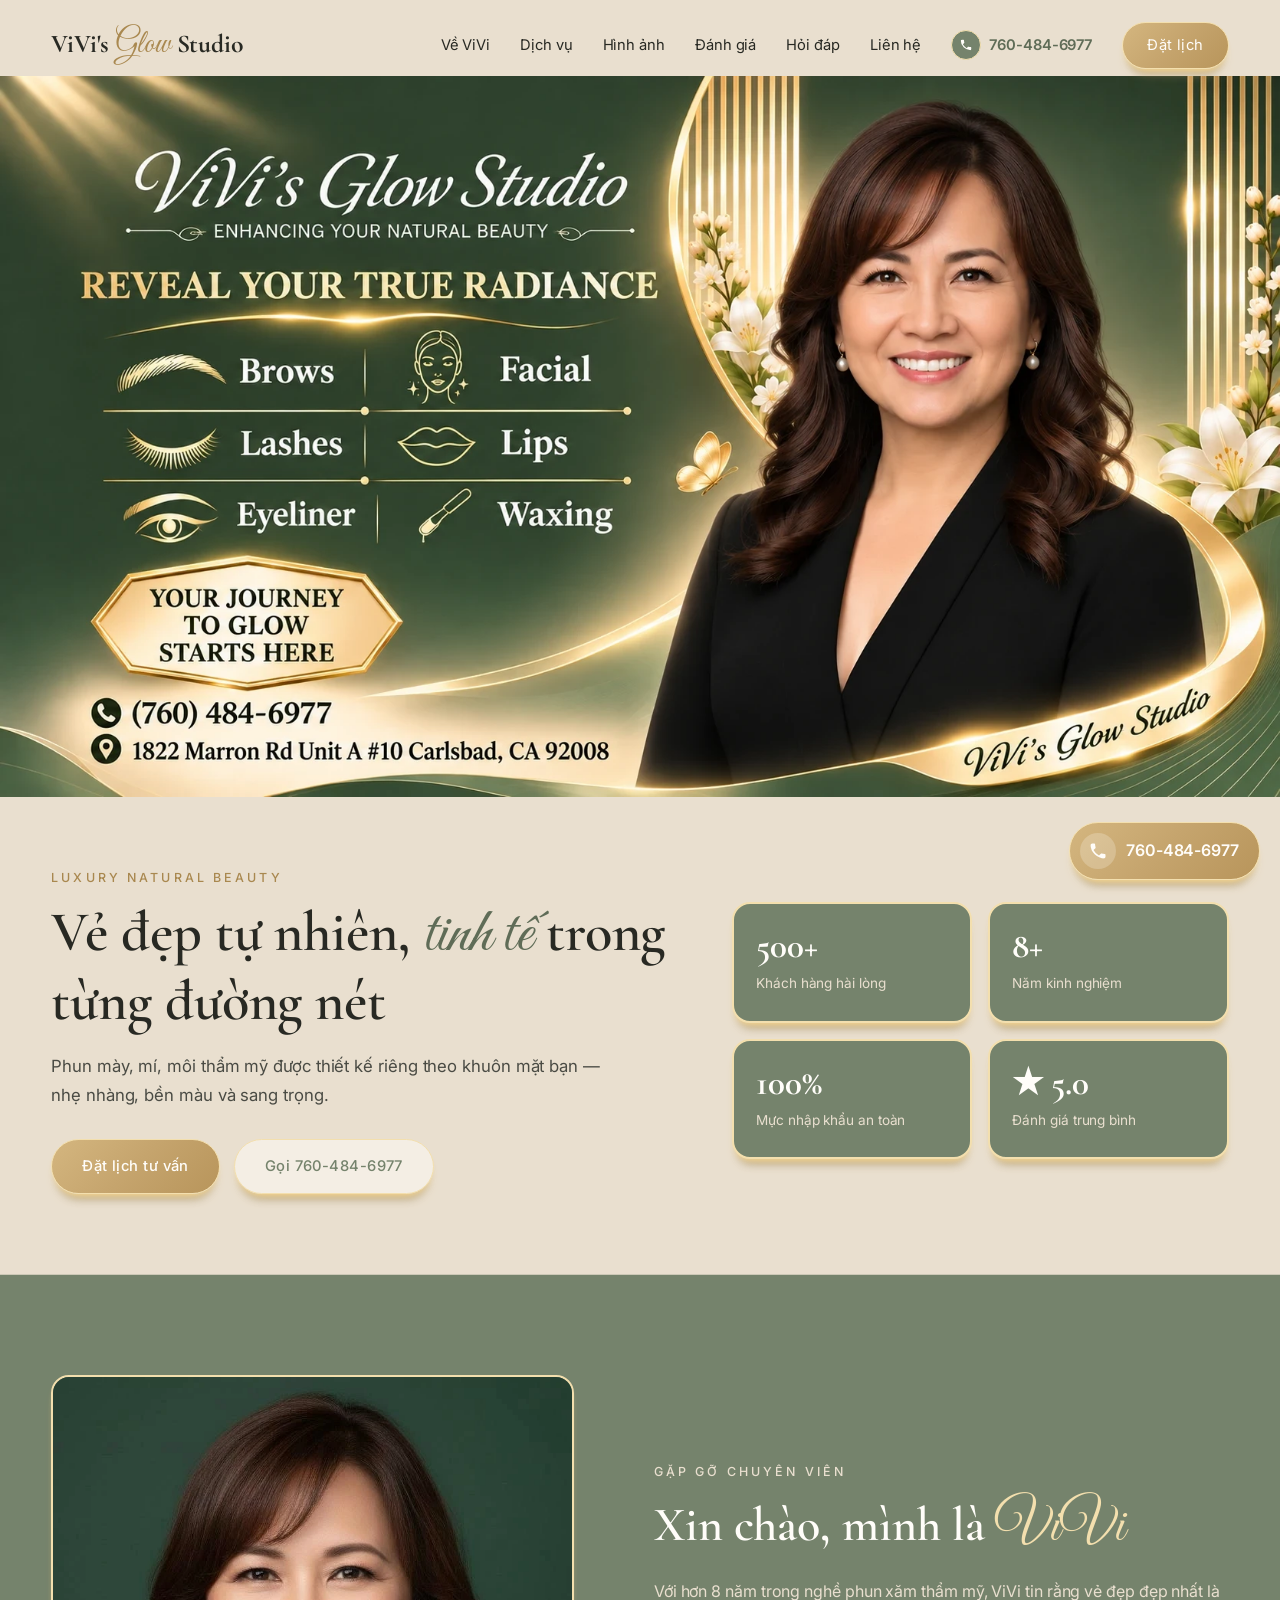
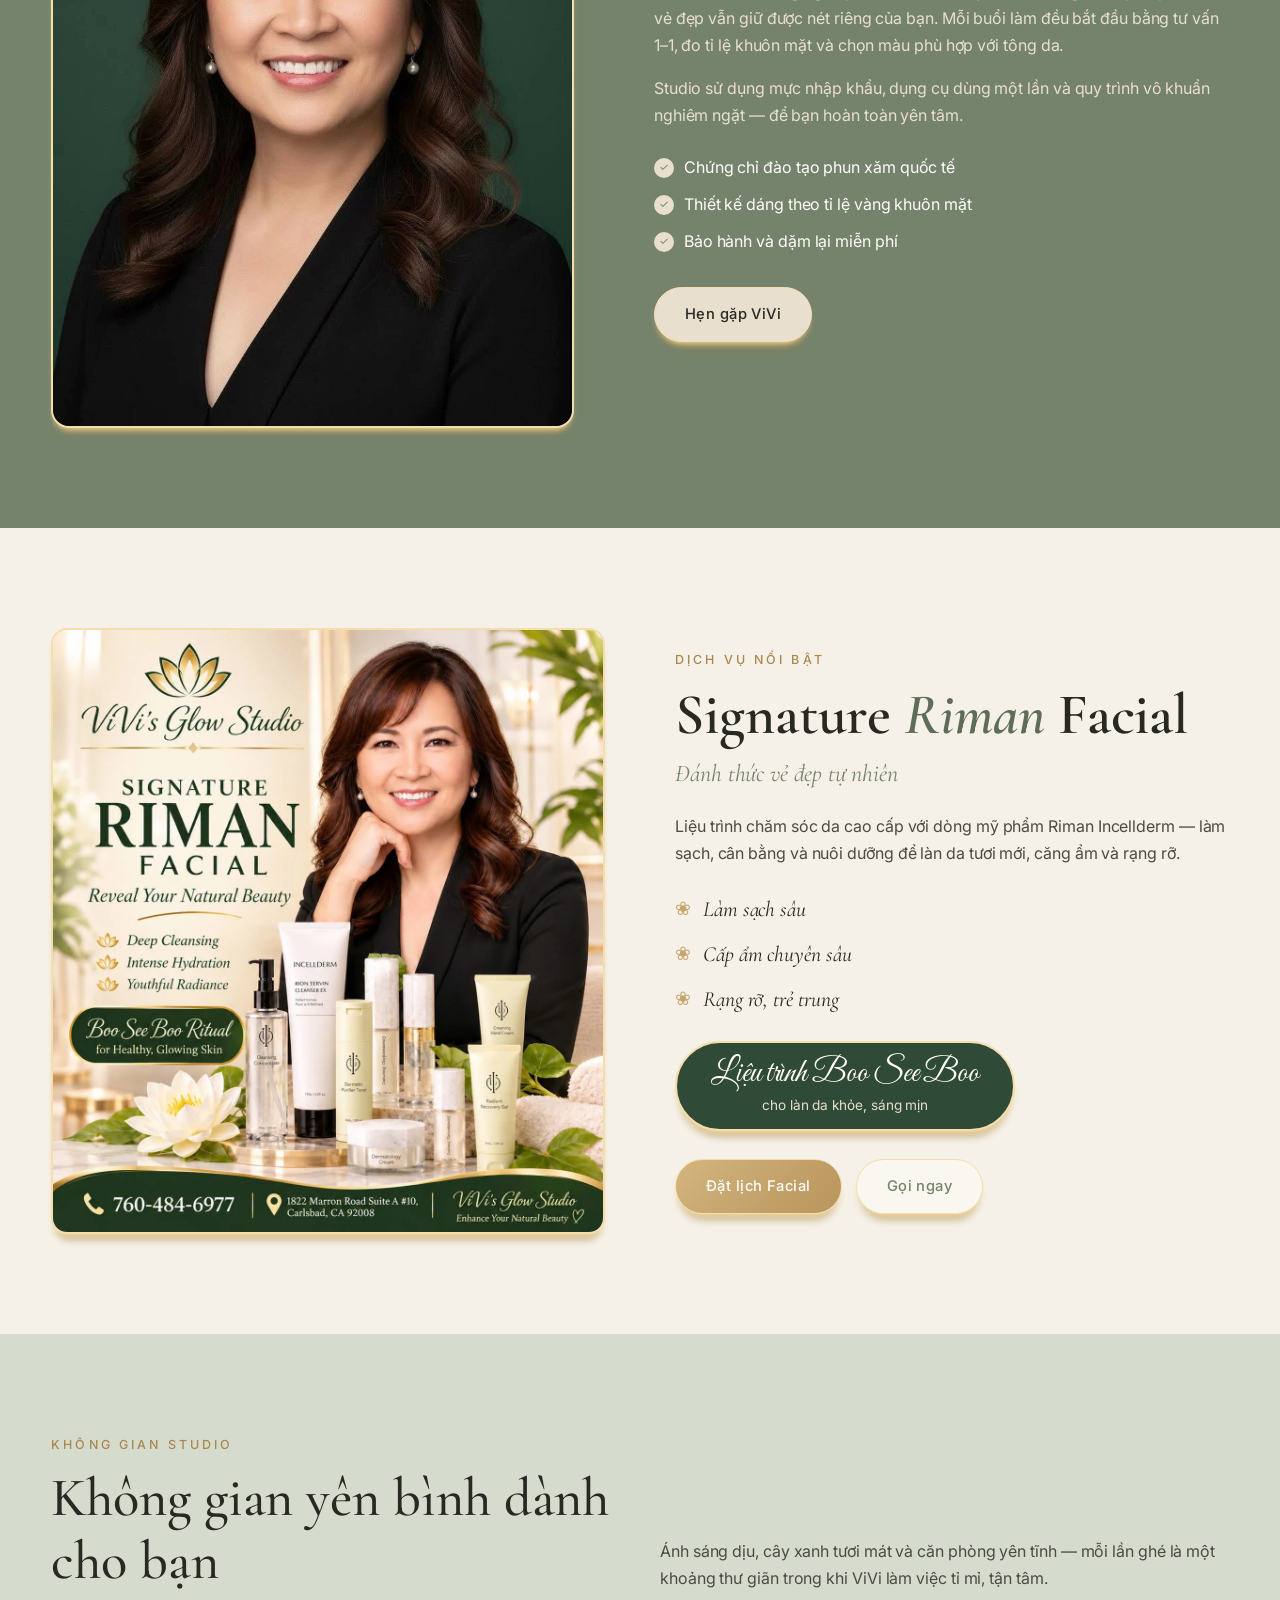
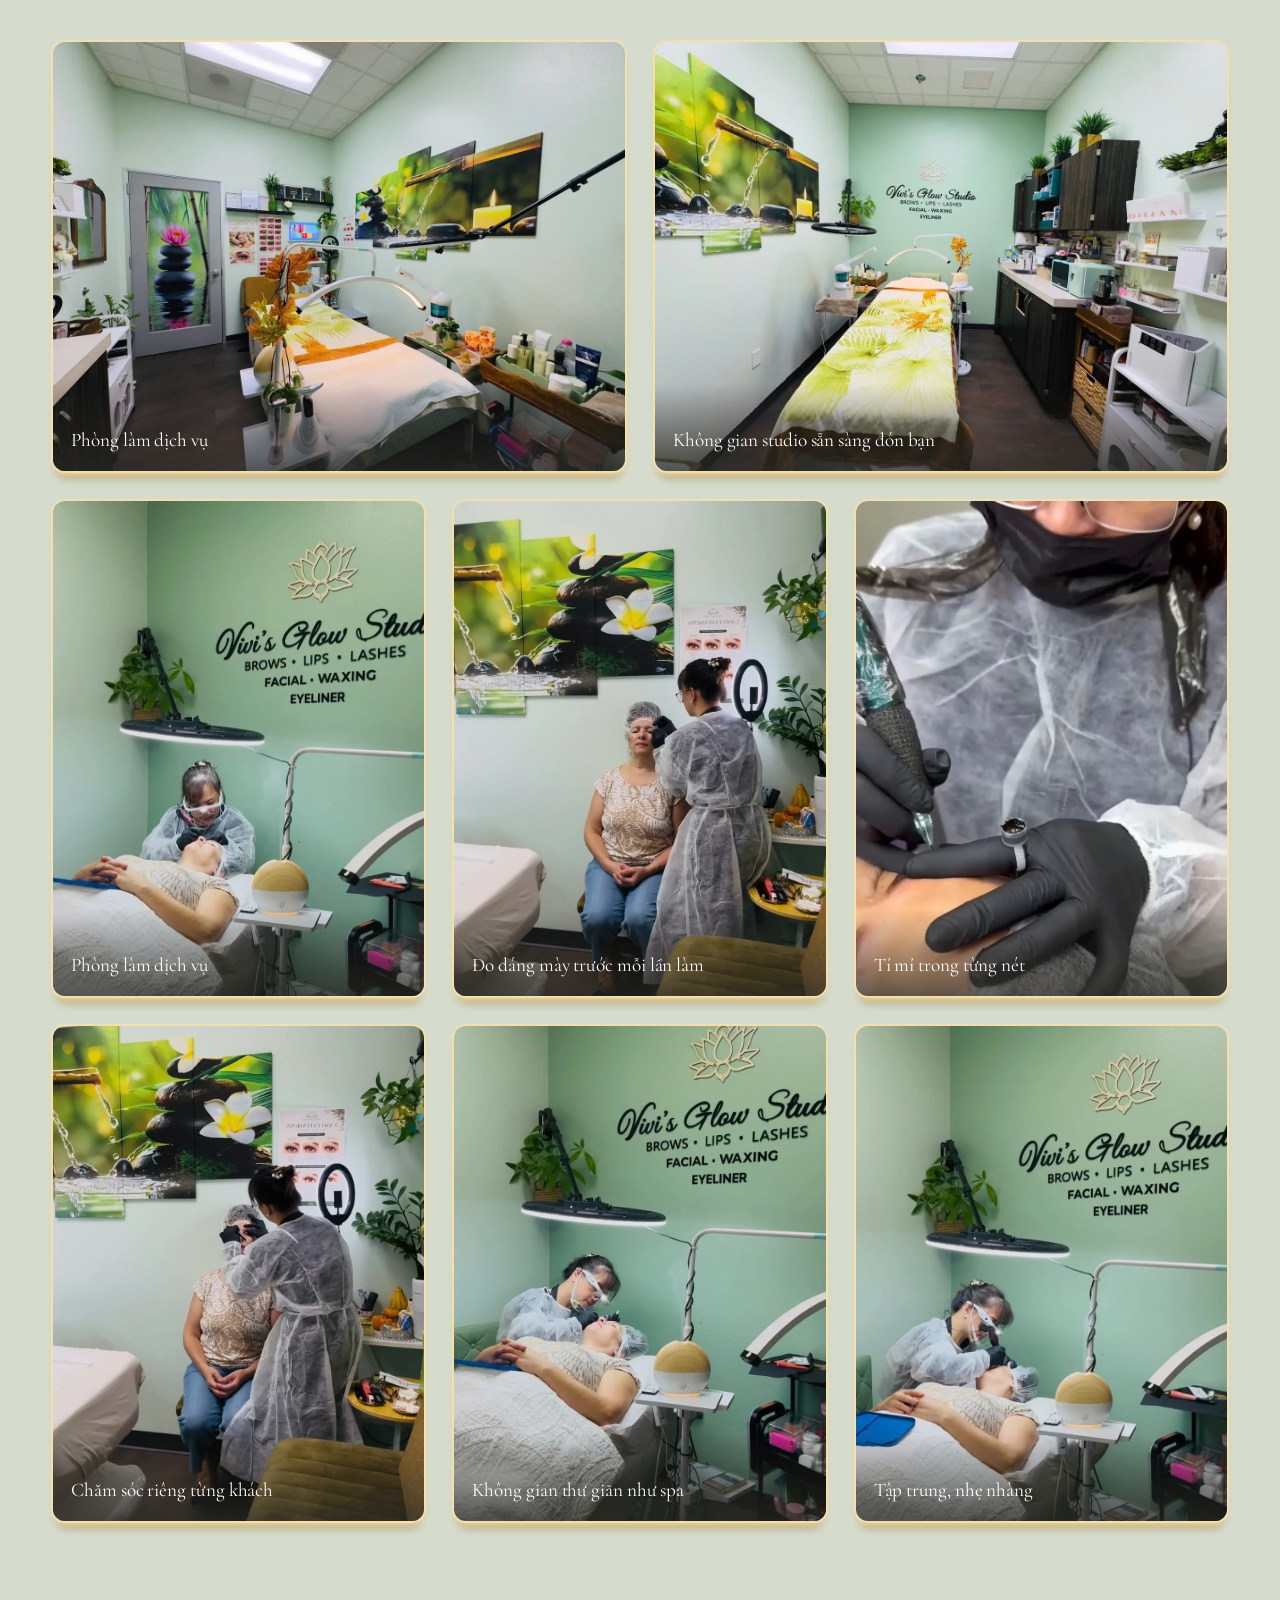
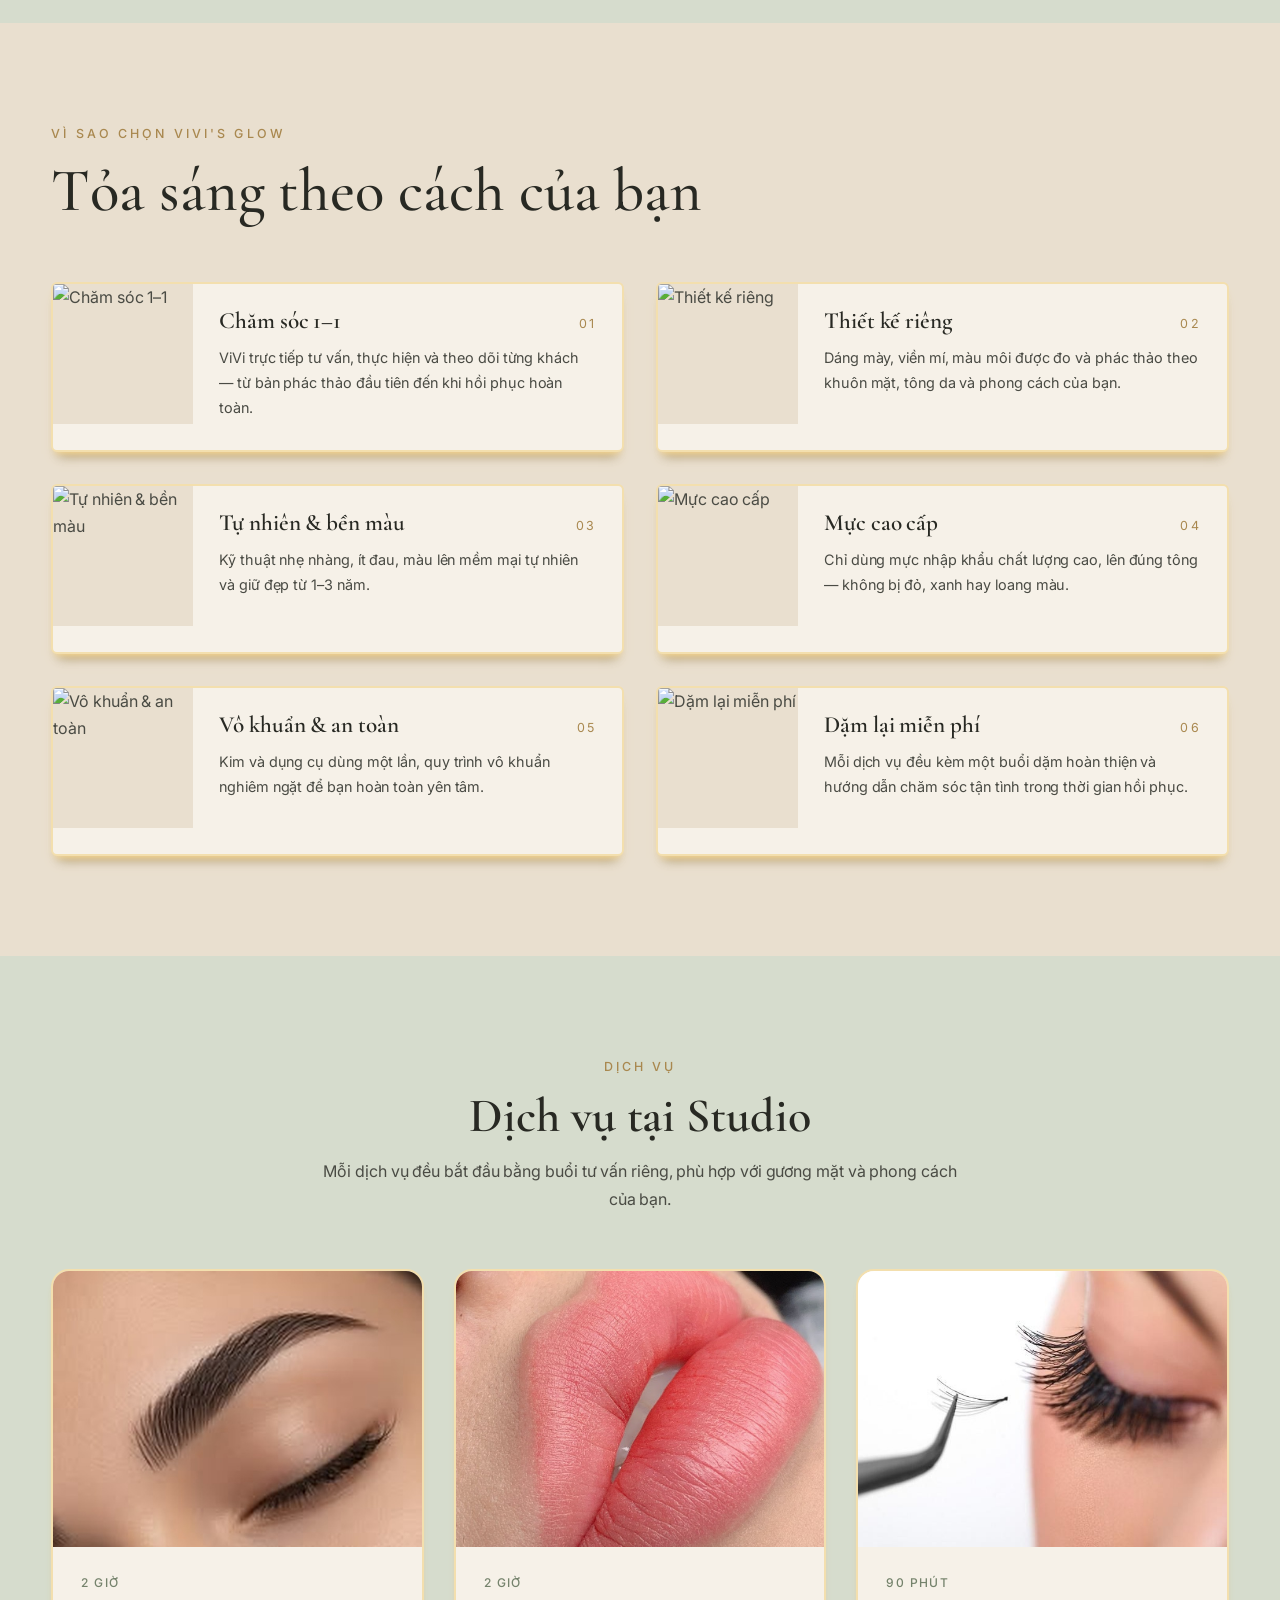
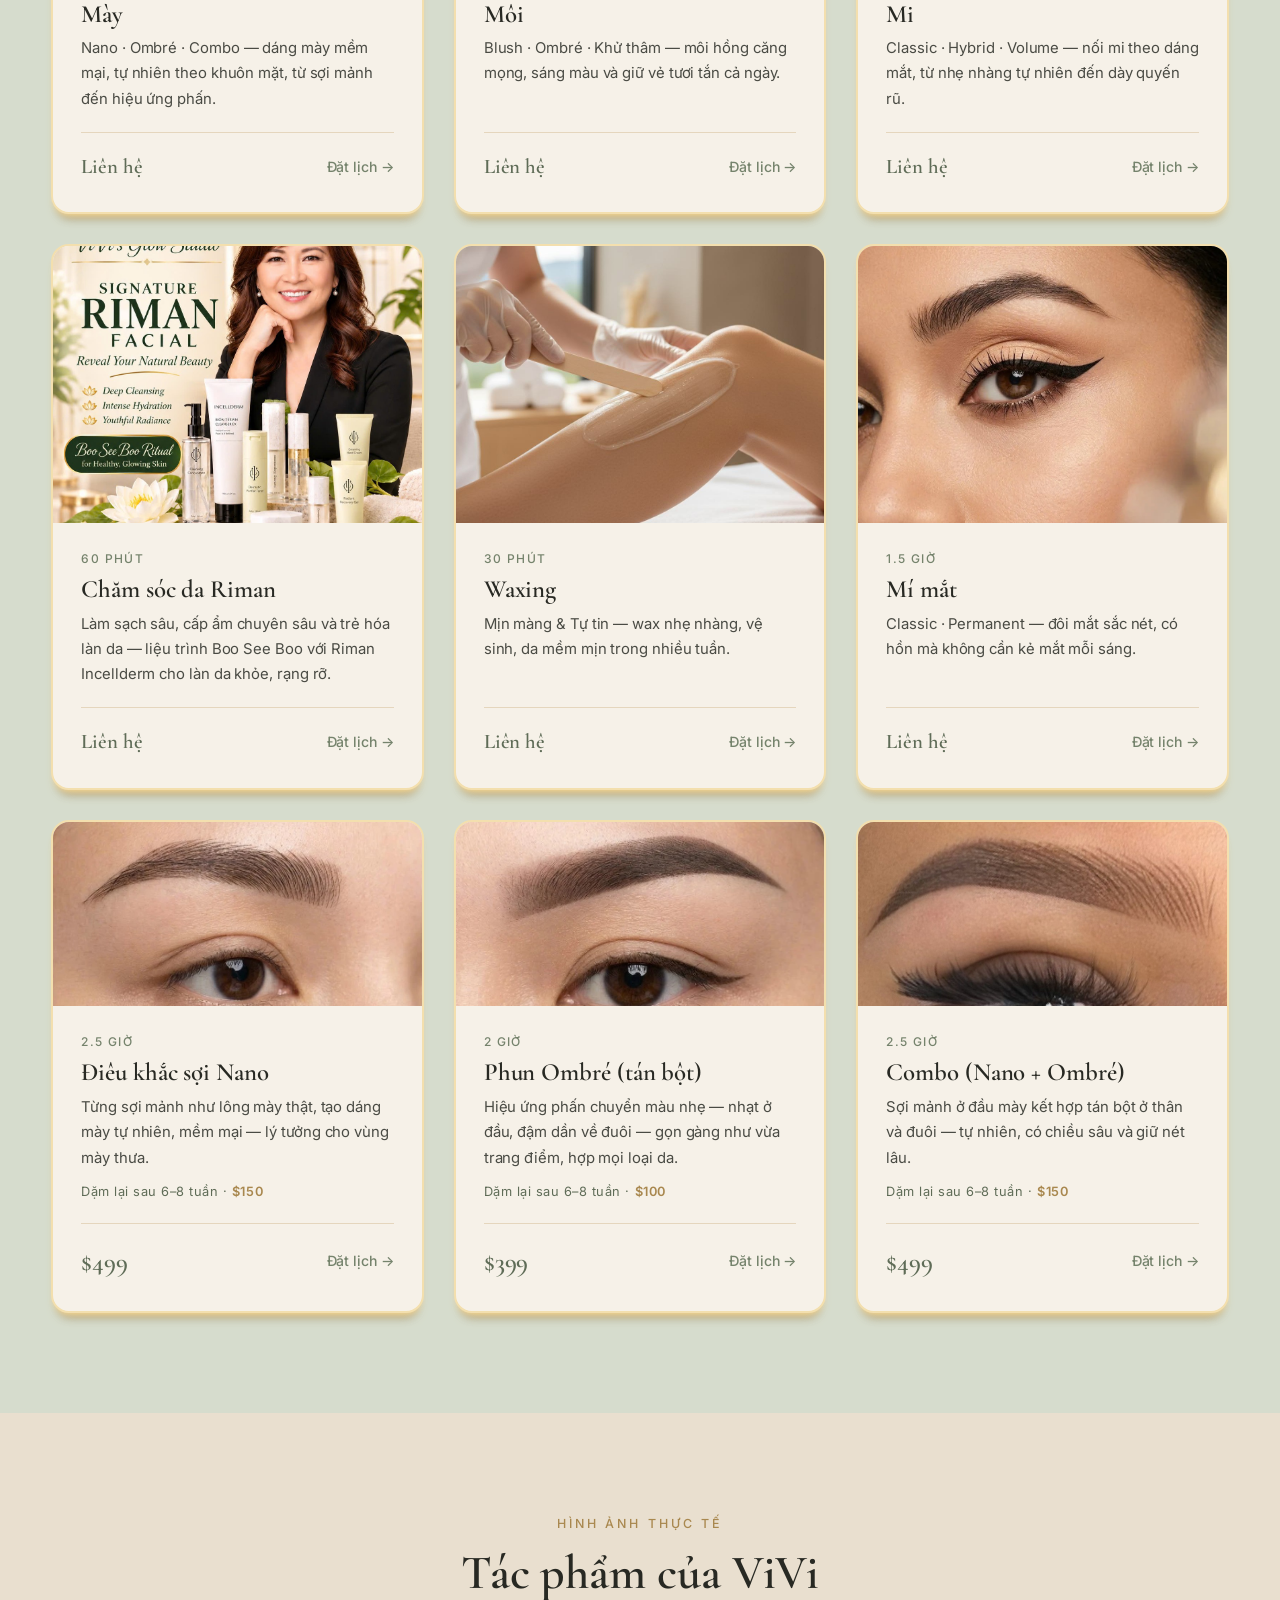
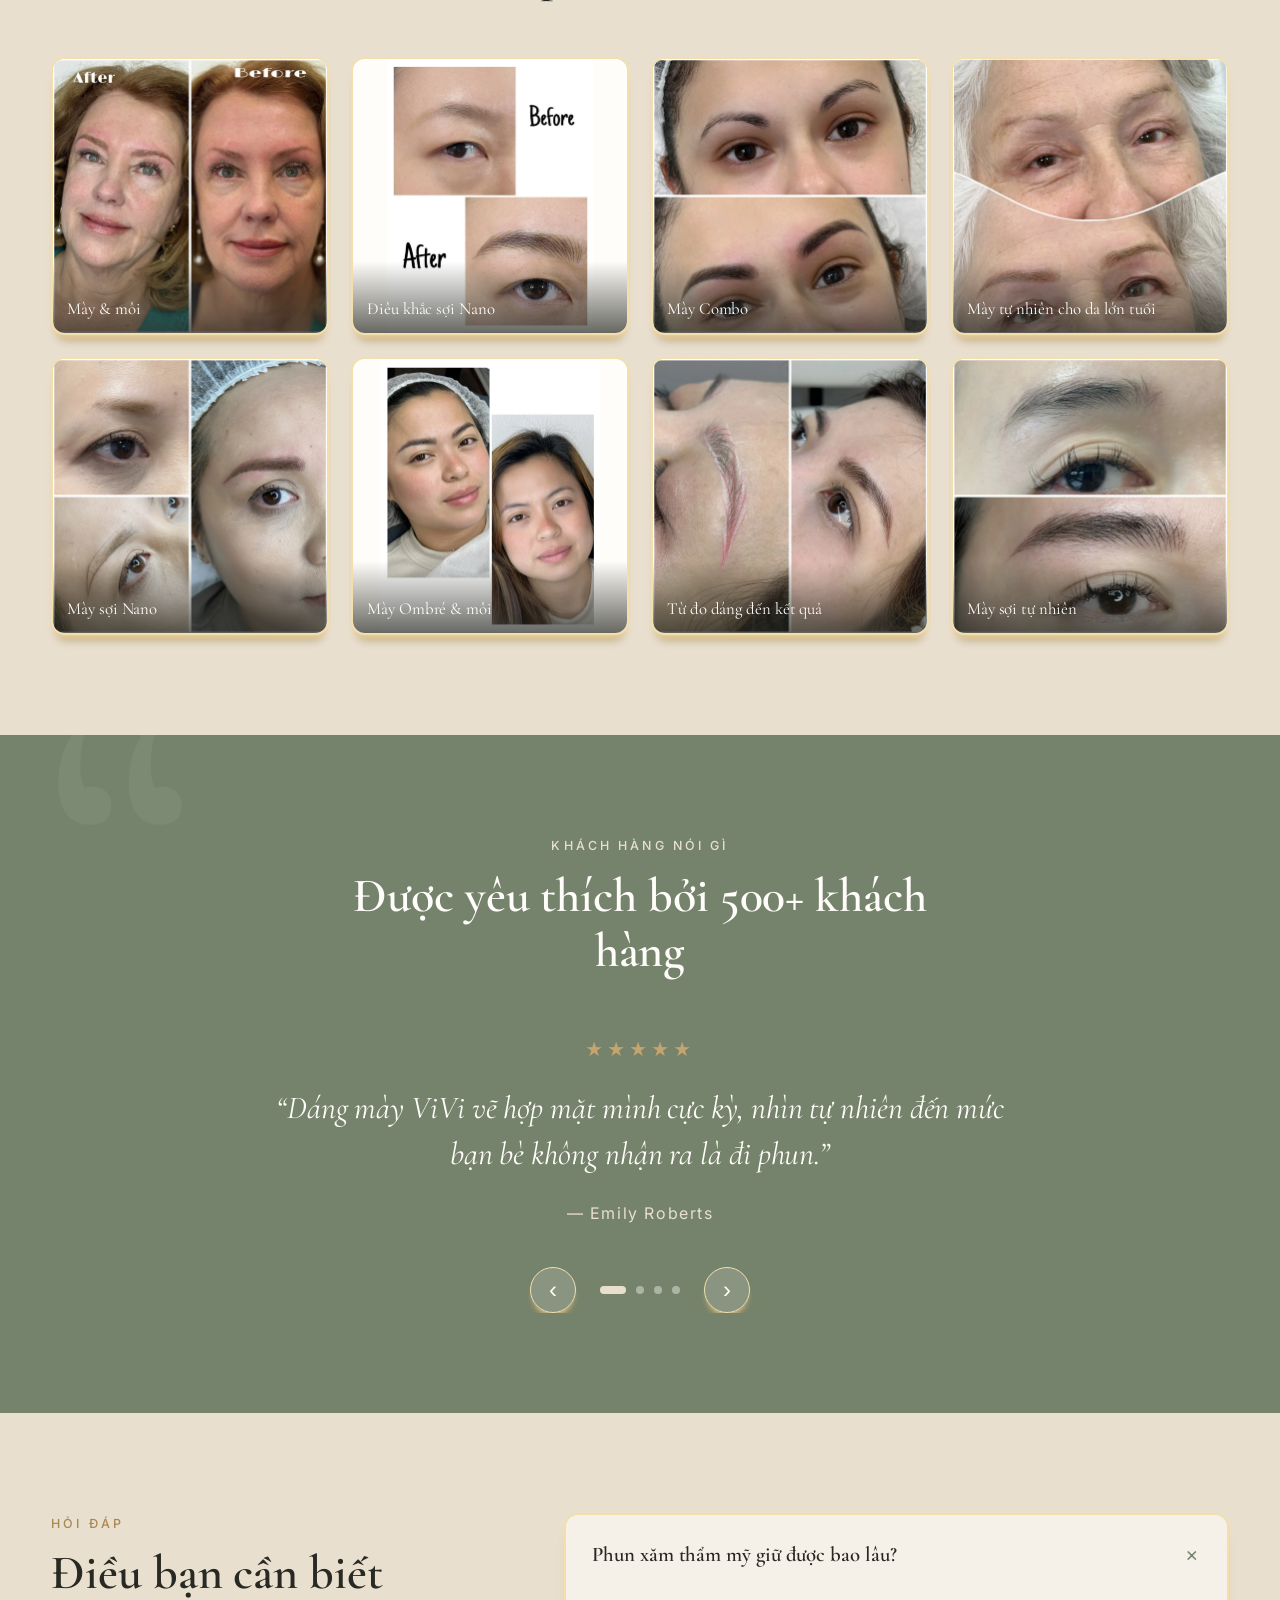
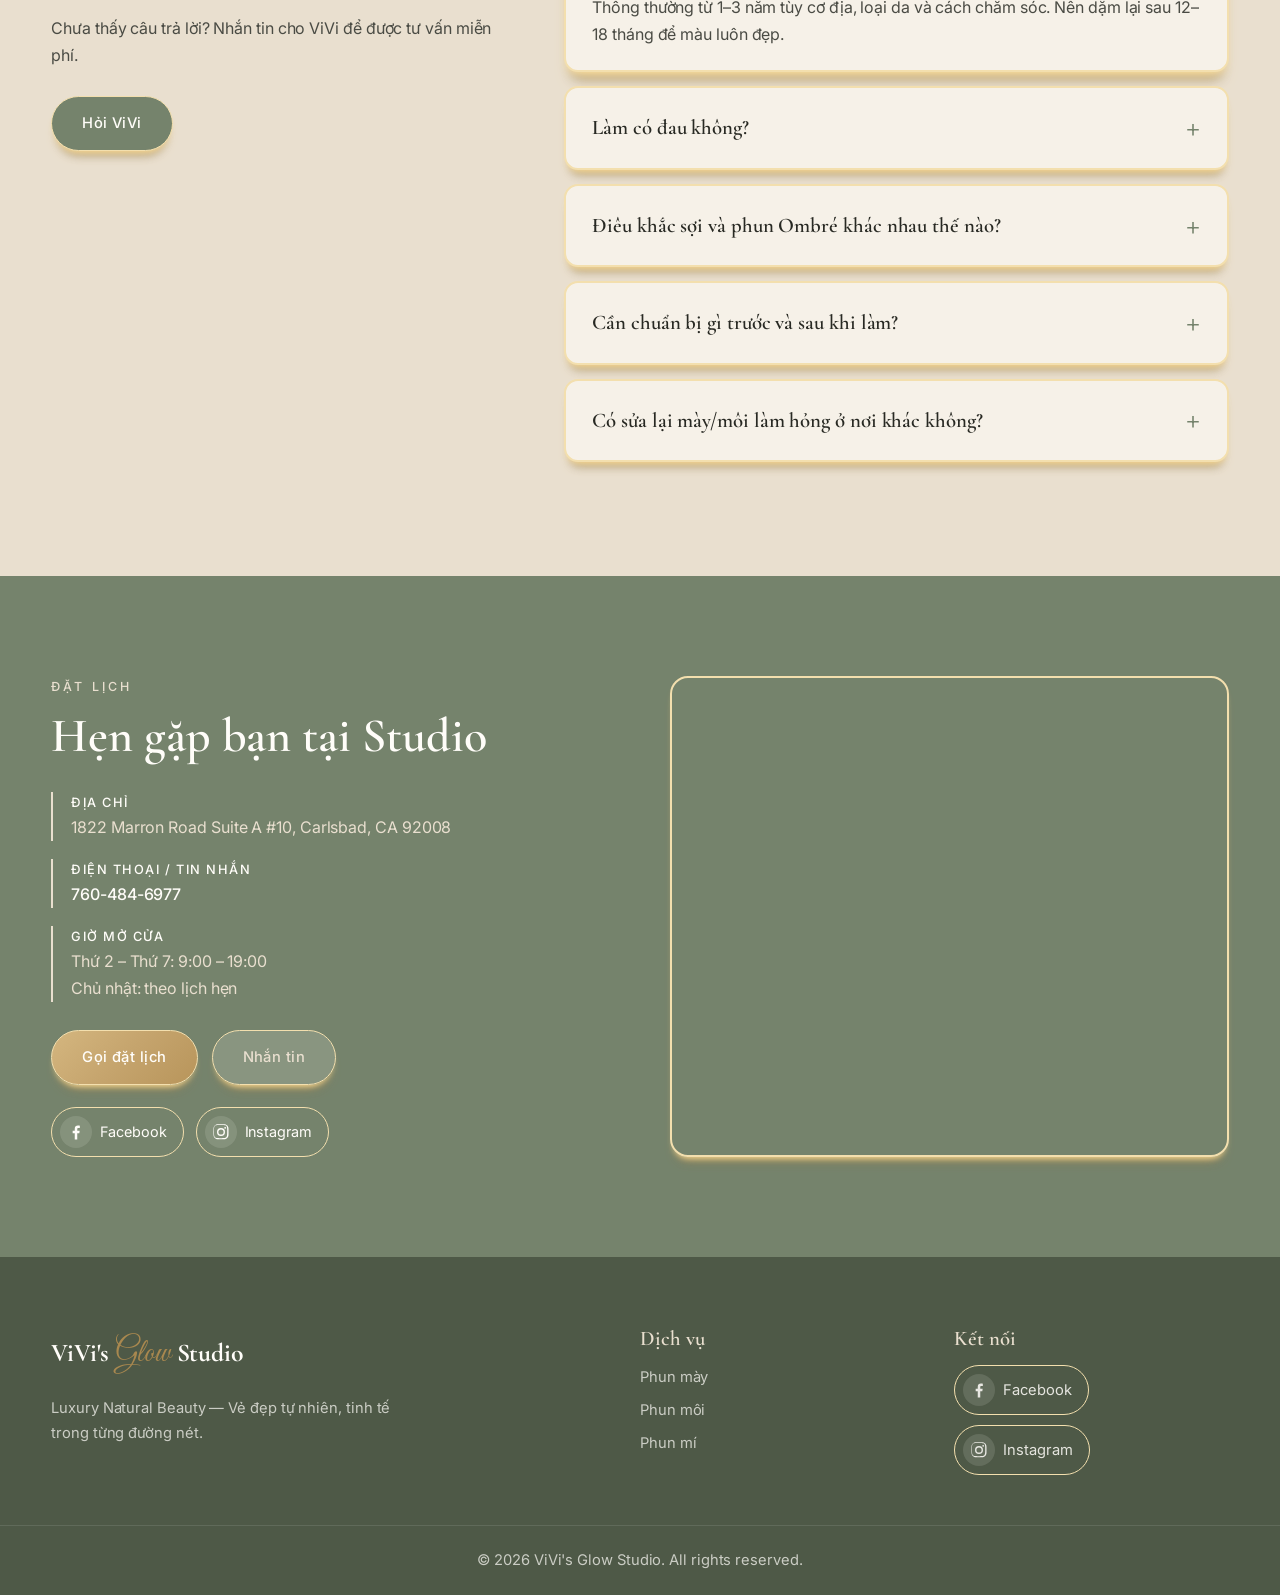
==== index-vi.html @ ba979e80 "New cover, room photos, social icons, sharper service photos, call buttons, mobile menu fix Co-Autho" ====
<!DOCTYPE html>
<html lang="vi">
<head>
<meta charset="UTF-8">
<meta name="viewport" content="width=device-width, initial-scale=1">
<title>ViVi's Glow Studio – Phun xăm thẩm mỹ & Làm đẹp tự nhiên</title>
<meta name="description" content="ViVi's Glow Studio – Phun mày, mí, môi tự nhiên, sang trọng. Tư vấn 1–1, thiết kế theo khuôn mặt, kết quả bền đẹp.">
<link rel="preconnect" href="https://fonts.googleapis.com">
<link rel="preconnect" href="https://fonts.gstatic.com" crossorigin>
<link href="https://fonts.googleapis.com/css2?family=Cormorant+Garamond:ital,wght@0,500;0,600;0,700;1,500;1,600&family=Inter:wght@300;400;500;600&family=Great+Vibes&display=swap" rel="stylesheet">
<link rel="stylesheet" href="style.css?v=46">
</head>
<body>

<!-- ============ HEADER ============ -->
<header class="header" id="top">
  <div class="container header__inner">
    <a href="#top" class="logo">ViVi's <span>Glow</span> Studio</a>
    <nav class="nav" id="nav">
      <a href="#about">Về ViVi</a>
      <a href="#services">Dịch vụ</a>
      <a href="#portfolio">Hình ảnh</a>
      <a href="#reviews">Đánh giá</a>
      <a href="#faq">Hỏi đáp</a>
      <a href="#contact">Liên hệ</a>
      <a href="tel:+17604846977" class="nav__phone" aria-label="Gọi ngay: 760-484-6977"><svg viewBox="0 0 24 24" aria-hidden="true"><path d="M6.6 10.8a15.1 15.1 0 0 0 6.6 6.6l2.2-2.2c.3-.3.7-.4 1-.2 1.1.4 2.3.6 3.6.6.6 0 1 .4 1 1V20c0 .6-.4 1-1 1A17 17 0 0 1 3 4c0-.6.4-1 1-1h3.5c.6 0 1 .4 1 1 0 1.3.2 2.5.6 3.6.1.3 0 .7-.2 1L6.6 10.8z"/></svg><span>760-484-6977</span></a>
      <a href="#contact" class="btn btn--gold nav__cta">Đặt lịch</a>
    </nav>
    <button class="burger" id="burger" aria-label="Mở menu"><span></span><span></span><span></span></button>
  </div>
</header>

<!-- ============ ẢNH BÌA ============ -->
<section class="cover">
  <img src="images/cover-main.webp" alt="ViVi's Glow Studio – Tỏa sáng vẻ đẹp thật của bạn: mày, mi, mí, chăm sóc da, môi và waxing" class="cover__single" width="1670" height="941">
</section>

<!-- ============ HERO ============ -->
<section class="hero">
  <div class="container hero__inner">
    <div class="hero__text reveal">
      <p class="eyebrow">Luxury Natural Beauty</p>
      <h1>Vẻ đẹp tự nhiên, <em>tinh tế</em> trong từng đường nét</h1>
      <p class="hero__sub">Phun mày, mí, môi thẩm mỹ được thiết kế riêng theo khuôn mặt bạn — nhẹ nhàng, bền màu và sang trọng.</p>
      <div class="hero__btns">
        <a href="#contact" class="btn btn--gold">Đặt lịch tư vấn</a>
        <a href="tel:+17604846977" class="btn btn--outline">Gọi 760-484-6977</a>
      </div>
    </div>
    <ul class="trust reveal">
      <li><strong>500+</strong><span>Khách hàng hài lòng</span></li>
      <li><strong>8+</strong><span>Năm kinh nghiệm</span></li>
      <li><strong>100%</strong><span>Mực nhập khẩu an toàn</span></li>
      <li><strong>★ 5.0</strong><span>Đánh giá trung bình</span></li>
    </ul>
  </div>
</section>

<!-- ============ ABOUT ============ -->
<section class="section about" id="about">
  <div class="container about__inner">
    <div class="about__img reveal">
      <img src="images/vivi-portrait.webp" alt="Chuyên viên ViVi">
    </div>
    <div class="about__text reveal">
      <p class="eyebrow">Gặp gỡ chuyên viên</p>
      <h2>Xin chào, mình là <em>ViVi</em></h2>
      <p>Với hơn 8 năm trong nghề phun xăm thẩm mỹ, ViVi tin rằng vẻ đẹp đẹp nhất là vẻ đẹp vẫn giữ được nét riêng của bạn. Mỗi buổi làm đều bắt đầu bằng tư vấn 1–1, đo tỉ lệ khuôn mặt và chọn màu phù hợp với tông da.</p>
      <p>Studio sử dụng mực nhập khẩu, dụng cụ dùng một lần và quy trình vô khuẩn nghiêm ngặt — để bạn hoàn toàn yên tâm.</p>
      <ul class="checks">
        <li>Chứng chỉ đào tạo phun xăm quốc tế</li>
        <li>Thiết kế dáng theo tỉ lệ vàng khuôn mặt</li>
        <li>Bảo hành và dặm lại miễn phí</li>
      </ul>
      <a href="#contact" class="btn btn--sage">Hẹn gặp ViVi</a>
    </div>
  </div>
</section>

<!-- ============ FEATURED: RIMAN FACIAL ============ -->
<section class="section feature" id="facial">
  <div class="container feature__inner">
    <figure class="feature__img reveal"><img src="images/riman-facial.webp" alt="Signature Riman Facial tại ViVi's Glow Studio" loading="lazy"><figcaption hidden>Signature Riman Facial</figcaption></figure>
    <div class="feature__text reveal">
      <p class="eyebrow">Dịch vụ nổi bật</p>
      <h2>Signature <em>Riman</em> Facial</h2>
      <p class="feature__sub">Đánh thức vẻ đẹp tự nhiên</p>
      <p>Liệu trình chăm sóc da cao cấp với dòng mỹ phẩm Riman Incellderm — làm sạch, cân bằng và nuôi dưỡng để làn da tươi mới, căng ẩm và rạng rỡ.</p>
      <ul class="feature__list">
          <li><span class="lotus">❀</span>Làm sạch sâu</li>
          <li><span class="lotus">❀</span>Cấp ẩm chuyên sâu</li>
          <li><span class="lotus">❀</span>Rạng rỡ, trẻ trung</li>
      </ul>
      <div class="feature__ritual"><b>Liệu trình Boo See Boo</b><span>cho làn da khỏe, sáng mịn</span></div>
      <div class="feature__btns">
        <a href="#contact" class="btn btn--gold">Đặt lịch Facial</a>
        <a href="tel:+17604846977" class="btn btn--outline">Gọi ngay</a>
      </div>
    </div>
  </div>
</section>

<!-- ============ STUDIO ============ -->
<section class="section studio" id="studio">
  <div class="container">
    <div class="studio__head reveal">
      <div>
        <p class="eyebrow">Không gian Studio</p>
        <h2>Không gian yên bình dành cho bạn</h2>
      </div>
      <p>Ánh sáng dịu, cây xanh tươi mát và căn phòng yên tĩnh — mỗi lần ghé là một khoảng thư giãn trong khi ViVi làm việc tỉ mỉ, tận tâm.</p>
    </div>
    <div class="studio__wide">
      <figure class="reveal"><img src="images/room-1.webp" alt="Phòng làm dịch vụ" loading="lazy"><figcaption>Phòng làm dịch vụ</figcaption></figure>
      <figure class="reveal"><img src="images/room-2.webp" alt="Không gian studio sẵn sàng đón bạn" loading="lazy"><figcaption>Không gian studio sẵn sàng đón bạn</figcaption></figure>
    </div>
    <div class="studio__grid">
      <figure class="reveal"><img src="images/studio-1.webp" alt="Phòng làm dịch vụ" loading="lazy"><figcaption>Phòng làm dịch vụ</figcaption></figure>
      <figure class="reveal"><img src="images/studio-2.webp" alt="Đo dáng mày trước mỗi lần làm" loading="lazy"><figcaption>Đo dáng mày trước mỗi lần làm</figcaption></figure>
      <figure class="reveal"><img src="images/studio-3.webp" alt="Tỉ mỉ trong từng nét" loading="lazy"><figcaption>Tỉ mỉ trong từng nét</figcaption></figure>
      <figure class="reveal"><img src="images/studio-4.webp" alt="Chăm sóc riêng từng khách" loading="lazy"><figcaption>Chăm sóc riêng từng khách</figcaption></figure>
      <figure class="reveal"><img src="images/studio-5.webp" alt="Không gian thư giãn như spa" loading="lazy"><figcaption>Không gian thư giãn như spa</figcaption></figure>
      <figure class="reveal"><img src="images/studio-6.webp" alt="Tập trung, nhẹ nhàng" loading="lazy"><figcaption>Tập trung, nhẹ nhàng</figcaption></figure>
    </div>
  </div>
</section>

<!-- ============ WHY ============ -->
<section class="section why">
  <div class="container">
    <div class="why__head reveal">
      <p class="eyebrow">Vì sao chọn ViVi's Glow</p>
      <h2>Tỏa sáng theo cách của bạn</h2>
    </div>
    <div class="why-grid">
      <article class="why-card reveal">
        <div class="why-card__img"><img src="https://images.unsplash.com/photo-1487412947147-5cebf100ffc2?w=400&q=80" alt="Chăm sóc 1–1"></div>
        <div class="why-card__body">
          <div class="why-card__top"><h3>Chăm sóc 1–1</h3><span class="why-card__num">01</span></div>
          <p>ViVi trực tiếp tư vấn, thực hiện và theo dõi từng khách — từ bản phác thảo đầu tiên đến khi hồi phục hoàn toàn.</p>
        </div>
      </article>
      <article class="why-card reveal">
        <div class="why-card__img"><img src="https://images.unsplash.com/photo-1531746020798-e6953c6e8e04?w=400&q=80" alt="Thiết kế riêng"></div>
        <div class="why-card__body">
          <div class="why-card__top"><h3>Thiết kế riêng</h3><span class="why-card__num">02</span></div>
          <p>Dáng mày, viền mí, màu môi được đo và phác thảo theo khuôn mặt, tông da và phong cách của bạn.</p>
        </div>
      </article>
      <article class="why-card reveal">
        <div class="why-card__img"><img src="https://images.unsplash.com/photo-1594744803329-e58b31de8bf5?w=400&q=80" alt="Tự nhiên & bền màu"></div>
        <div class="why-card__body">
          <div class="why-card__top"><h3>Tự nhiên & bền màu</h3><span class="why-card__num">03</span></div>
          <p>Kỹ thuật nhẹ nhàng, ít đau, màu lên mềm mại tự nhiên và giữ đẹp từ 1–3 năm.</p>
        </div>
      </article>
      <article class="why-card reveal">
        <div class="why-card__img"><img src="https://images.unsplash.com/photo-1522335789203-aabd1fc54bc9?w=400&q=80" alt="Mực cao cấp"></div>
        <div class="why-card__body">
          <div class="why-card__top"><h3>Mực cao cấp</h3><span class="why-card__num">04</span></div>
          <p>Chỉ dùng mực nhập khẩu chất lượng cao, lên đúng tông — không bị đỏ, xanh hay loang màu.</p>
        </div>
      </article>
      <article class="why-card reveal">
        <div class="why-card__img"><img src="https://images.unsplash.com/photo-1515377905703-c4788e51af15?w=400&q=80" alt="Vô khuẩn & an toàn"></div>
        <div class="why-card__body">
          <div class="why-card__top"><h3>Vô khuẩn & an toàn</h3><span class="why-card__num">05</span></div>
          <p>Kim và dụng cụ dùng một lần, quy trình vô khuẩn nghiêm ngặt để bạn hoàn toàn yên tâm.</p>
        </div>
      </article>
      <article class="why-card reveal">
        <div class="why-card__img"><img src="https://images.unsplash.com/photo-1512496015851-a90fb38ba796?w=400&q=80" alt="Dặm lại miễn phí"></div>
        <div class="why-card__body">
          <div class="why-card__top"><h3>Dặm lại miễn phí</h3><span class="why-card__num">06</span></div>
          <p>Mỗi dịch vụ đều kèm một buổi dặm hoàn thiện và hướng dẫn chăm sóc tận tình trong thời gian hồi phục.</p>
        </div>
      </article>
    </div>
  </div>
</section>

<!-- ============ SERVICES ============ -->
<section class="section services" id="services">
  <div class="container">
    <div class="heading reveal">
      <p class="eyebrow">Dịch vụ</p>
      <h2>Dịch vụ tại Studio</h2>
      <p>Mỗi dịch vụ đều bắt đầu bằng buổi tư vấn riêng, phù hợp với gương mặt và phong cách của bạn.</p>
    </div>
    <div class="grid grid--3">
      <article class="service reveal">
        <div class="service__img"><img src="images/svc-brows.jpg?v=2" alt="Mày"></div>
        <div class="service__body">
          <span class="service__time">2 giờ</span>
          <h3>Mày</h3>
          <p>Nano · Ombré · Combo — dáng mày mềm mại, tự nhiên theo khuôn mặt, từ sợi mảnh đến hiệu ứng phấn.</p>
          <div class="service__foot"><span class="price">Liên hệ</span><a href="#contact">Đặt lịch →</a></div>
        </div>
      </article>
      <article class="service reveal">
        <div class="service__img"><img src="images/svc-lips.jpg?v=2" alt="Môi"></div>
        <div class="service__body">
          <span class="service__time">2 giờ</span>
          <h3>Môi</h3>
          <p>Blush · Ombré · Khử thâm — môi hồng căng mọng, sáng màu và giữ vẻ tươi tắn cả ngày.</p>
          <div class="service__foot"><span class="price">Liên hệ</span><a href="#contact">Đặt lịch →</a></div>
        </div>
      </article>
      <article class="service reveal">
        <div class="service__img"><img src="images/svc-lash.jpg?v=2" alt="Mi"></div>
        <div class="service__body">
          <span class="service__time">90 phút</span>
          <h3>Mi</h3>
          <p>Classic · Hybrid · Volume — nối mi theo dáng mắt, từ nhẹ nhàng tự nhiên đến dày quyến rũ.</p>
          <div class="service__foot"><span class="price">Liên hệ</span><a href="#contact">Đặt lịch →</a></div>
        </div>
      </article>
      <article class="service service--facial reveal">
        <div class="service__img"><img src="images/svc-facial-riman.jpg" alt="Chăm sóc da Riman"></div>
        <div class="service__body">
          <span class="service__time">60 phút</span>
          <h3>Chăm sóc da Riman</h3>
          <p>Làm sạch sâu, cấp ẩm chuyên sâu và trẻ hóa làn da — liệu trình Boo See Boo với Riman Incellderm cho làn da khỏe, rạng rỡ.</p>
          <div class="service__foot"><span class="price">Liên hệ</span><a href="#contact">Đặt lịch →</a></div>
        </div>
      </article>
      <article class="service reveal">
        <div class="service__img"><img src="images/svc-waxing.jpg?v=2" alt="Waxing"></div>
        <div class="service__body">
          <span class="service__time">30 phút</span>
          <h3>Waxing</h3>
          <p>Mịn màng & Tự tin — wax nhẹ nhàng, vệ sinh, da mềm mịn trong nhiều tuần.</p>
          <div class="service__foot"><span class="price">Liên hệ</span><a href="#contact">Đặt lịch →</a></div>
        </div>
      </article>
      <article class="service reveal">
        <div class="service__img"><img src="images/svc-eyeliner.jpg?v=2" alt="Mí mắt"></div>
        <div class="service__body">
          <span class="service__time">1.5 giờ</span>
          <h3>Mí mắt</h3>
          <p>Classic · Permanent — đôi mắt sắc nét, có hồn mà không cần kẻ mắt mỗi sáng.</p>
          <div class="service__foot"><span class="price">Liên hệ</span><a href="#contact">Đặt lịch →</a></div>
        </div>
      </article>
      <article class="service service--brow reveal">
        <div class="service__img"><img src="images/svc-nano.jpg?v=2" alt="Điêu khắc sợi Nano"></div>
        <div class="service__body">
          <span class="service__time">2.5 giờ</span>
          <h3>Điêu khắc sợi Nano</h3>
          <p>Từng sợi mảnh như lông mày thật, tạo dáng mày tự nhiên, mềm mại — lý tưởng cho vùng mày thưa.</p>
          <span class="service__touch">Dặm lại sau 6–8 tuần · <b>$150</b></span>
          <div class="service__foot"><span class="price">$499</span><a href="#contact">Đặt lịch →</a></div>
        </div>
      </article>
      <article class="service service--brow reveal">
        <div class="service__img"><img src="images/svc-ombre.jpg?v=2" alt="Phun Ombré (tán bột)"></div>
        <div class="service__body">
          <span class="service__time">2 giờ</span>
          <h3>Phun Ombré (tán bột)</h3>
          <p>Hiệu ứng phấn chuyển màu nhẹ — nhạt ở đầu, đậm dần về đuôi — gọn gàng như vừa trang điểm, hợp mọi loại da.</p>
          <span class="service__touch">Dặm lại sau 6–8 tuần · <b>$100</b></span>
          <div class="service__foot"><span class="price">$399</span><a href="#contact">Đặt lịch →</a></div>
        </div>
      </article>
      <article class="service service--brow reveal">
        <div class="service__img"><img src="images/svc-combo.jpg?v=2" alt="Combo (Nano + Ombré)"></div>
        <div class="service__body">
          <span class="service__time">2.5 giờ</span>
          <h3>Combo (Nano + Ombré)</h3>
          <p>Sợi mảnh ở đầu mày kết hợp tán bột ở thân và đuôi — tự nhiên, có chiều sâu và giữ nét lâu.</p>
          <span class="service__touch">Dặm lại sau 6–8 tuần · <b>$150</b></span>
          <div class="service__foot"><span class="price">$499</span><a href="#contact">Đặt lịch →</a></div>
        </div>
      </article>
    </div>
  </div>
</section>

<!-- ============ PORTFOLIO ============ -->
<section class="section portfolio" id="portfolio">
  <div class="container">
    <div class="heading reveal">
      <p class="eyebrow">Hình ảnh thực tế</p>
      <h2>Tác phẩm của ViVi</h2>
    </div>
        <div class="gallery gallery--ba">
      <figure class="reveal"><img src="images/pf-1.webp" alt="Mày & môi – trước và sau" loading="lazy"><figcaption>Mày & môi</figcaption></figure>
      <figure class="reveal"><img src="images/pf-2.webp" alt="Điêu khắc sợi Nano – trước và sau" loading="lazy"><figcaption>Điêu khắc sợi Nano</figcaption></figure>
      <figure class="reveal"><img src="images/pf-3.webp" alt="Mày Combo – trước và sau" loading="lazy"><figcaption>Mày Combo</figcaption></figure>
      <figure class="reveal"><img src="images/pf-4.webp" alt="Mày tự nhiên cho da lớn tuổi – trước và sau" loading="lazy"><figcaption>Mày tự nhiên cho da lớn tuổi</figcaption></figure>
      <figure class="reveal"><img src="images/pf-5.webp" alt="Mày sợi Nano – trước và sau" loading="lazy"><figcaption>Mày sợi Nano</figcaption></figure>
      <figure class="reveal"><img src="images/pf-6.webp" alt="Mày Ombré & môi – trước và sau" loading="lazy"><figcaption>Mày Ombré & môi</figcaption></figure>
      <figure class="reveal"><img src="images/pf-7.webp" alt="Từ đo dáng đến kết quả – trước và sau" loading="lazy"><figcaption>Từ đo dáng đến kết quả</figcaption></figure>
      <figure class="reveal"><img src="images/pf-8.webp" alt="Mày sợi tự nhiên – trước và sau" loading="lazy"><figcaption>Mày sợi tự nhiên</figcaption></figure>
    </div>

  </div>
</section>

<!-- ============ REVIEWS ============ -->
<section class="section reviews" id="reviews">
  <div class="container">
    <div class="heading heading--light reveal">
      <p class="eyebrow">Khách hàng nói gì</p>
      <h2>Được yêu thích bởi 500+ khách hàng</h2>
    </div>
    <div class="slider reveal">
      <div class="slider__track" id="track">
        <blockquote class="review"><div class="stars">★★★★★</div><p>“Dáng mày ViVi vẽ hợp mặt mình cực kỳ, nhìn tự nhiên đến mức bạn bè không nhận ra là đi phun.”</p><cite>— Emily Roberts</cite></blockquote>
        <blockquote class="review"><div class="stars">★★★★★</div><p>“Studio sạch sẽ, sang trọng. Làm môi gần như không đau, lên màu hồng đào rất xinh.”</p><cite>— Sarah Mitchell</cite></blockquote>
        <blockquote class="review"><div class="stars">★★★★★</div><p>“Mình rất kỹ tính nhưng ViVi tư vấn tận tâm, sửa dáng tới khi mình ưng mới làm.”</p><cite>— Jessica Parker</cite></blockquote>
        <blockquote class="review"><div class="stars">★★★★★</div><p>“Phun mí xong mắt có hồn hẳn, sáng dậy không cần trang điểm vẫn tự tin.”</p><cite>— Olivia Thompson</cite></blockquote>
      </div>
      <div class="slider__nav">
        <button id="prev" aria-label="Trước">‹</button>
        <div class="dots" id="dots"></div>
        <button id="next" aria-label="Sau">›</button>
      </div>
    </div>
  </div>
</section>

<!-- ============ FAQ ============ -->
<section class="section faq" id="faq">
  <div class="container faq__inner">
    <div class="heading heading--left reveal">
      <p class="eyebrow">Hỏi đáp</p>
      <h2>Điều bạn cần biết</h2>
      <p>Chưa thấy câu trả lời? Nhắn tin cho ViVi để được tư vấn miễn phí.</p>
      <a href="#contact" class="btn btn--sage">Hỏi ViVi</a>
    </div>
    <div class="accordion reveal">
      <details open><summary>Phun xăm thẩm mỹ giữ được bao lâu?</summary><p>Thông thường từ 1–3 năm tùy cơ địa, loại da và cách chăm sóc. Nên dặm lại sau 12–18 tháng để màu luôn đẹp.</p></details>
      <details><summary>Làm có đau không?</summary><p>Studio sử dụng tê bôi chuyên dụng, đa số khách chỉ cảm thấy hơi châm chích nhẹ.</p></details>
      <details><summary>Điêu khắc sợi và phun Ombré khác nhau thế nào?</summary><p>Điêu khắc tạo từng sợi như lông thật, hợp da khô/thường. Ombré tạo hiệu ứng phấn mềm, hợp mọi loại da kể cả da dầu.</p></details>
      <details><summary>Cần chuẩn bị gì trước và sau khi làm?</summary><p>Tránh rượu bia, cà phê 24h trước. Sau khi làm giữ khô vùng phun 7 ngày, không trang điểm và tránh nắng.</p></details>
      <details><summary>Có sửa lại mày/môi làm hỏng ở nơi khác không?</summary><p>Có. ViVi sẽ đánh giá tình trạng và tư vấn phương án khử, sửa màu hoặc phun đè phù hợp.</p></details>
    </div>
  </div>
</section>

<!-- ============ CONTACT ============ -->
<section class="section contact" id="contact">
  <div class="container contact__inner">
    <div class="contact__info reveal">
      <p class="eyebrow">Đặt lịch</p>
      <h2>Hẹn gặp bạn tại Studio</h2>
      <ul class="info">
        <li><b>Địa chỉ</b>1822 Marron Road Suite A #10, Carlsbad, CA 92008</li>
        <li><b>Điện thoại / Tin nhắn</b><a href="tel:+17604846977">760-484-6977</a></li>
        <li><b>Giờ mở cửa</b>Thứ 2 – Thứ 7: 9:00 – 19:00<br>Chủ nhật: theo lịch hẹn</li>
      </ul>
      <div class="contact__btns">
        <a href="tel:+17604846977" class="btn btn--gold">Gọi đặt lịch</a>
        <a href="sms:+17604846977" class="btn btn--light">Nhắn tin</a>
      </div>
      <div class="social social--contact"><a href="https://www.facebook.com/ViviGlowStudio" target="_blank" rel="noopener" aria-label="Facebook" class="social__link"><svg viewBox="0 0 24 24" aria-hidden="true"><path d="M13.5 21v-7.5h2.5l.4-3h-2.9V8.6c0-.9.3-1.5 1.5-1.5h1.6V4.4c-.3 0-1.2-.1-2.3-.1-2.3 0-3.8 1.4-3.8 3.9v2.3H8v3h2.5V21h3z"/></svg><span>Facebook</span></a><a href="https://www.instagram.com/vivisglowstudio" target="_blank" rel="noopener" aria-label="Instagram" class="social__link"><svg viewBox="0 0 24 24" aria-hidden="true"><path d="M12 7.2A4.8 4.8 0 1 0 12 16.8 4.8 4.8 0 0 0 12 7.2zm0 7.9a3.1 3.1 0 1 1 0-6.2 3.1 3.1 0 0 1 0 6.2zm6.1-8.1a1.1 1.1 0 1 1-2.2 0 1.1 1.1 0 0 1 2.2 0zM21 8.1c-.1-1.5-.4-2.8-1.5-3.9S17.1 2.8 15.6 2.7C14.1 2.6 9.9 2.6 8.4 2.7 6.9 2.8 5.6 3.1 4.5 4.2S3.1 6.6 3 8.1c-.1 1.5-.1 5.7 0 7.2.1 1.5.4 2.8 1.5 3.9s2.4 1.4 3.9 1.5c1.5.1 5.7.1 7.2 0 1.5-.1 2.8-.4 3.9-1.5s1.4-2.4 1.5-3.9c.1-1.5.1-5.7 0-7.2zm-2 9.1c-.3.8-1 1.5-1.8 1.8-1.3.5-4.3.4-5.7.4s-4.4.1-5.7-.4c-.8-.3-1.5-1-1.8-1.8-.5-1.3-.4-4.3-.4-5.7s-.1-4.4.4-5.7c.3-.8 1-1.5 1.8-1.8 1.3-.5 4.3-.4 5.7-.4s4.4-.1 5.7.4c.8.3 1.5 1 1.8 1.8.5 1.3.4 4.3.4 5.7s.1 4.4-.4 5.7z"/></svg><span>Instagram</span></a></div>
    </div>
    <div class="map reveal">
      <iframe title="Bản đồ" loading="lazy" src="https://www.google.com/maps?q=1822+Marron+Road+Suite+A+10,+Carlsbad,+CA+92008&output=embed"></iframe>
    </div>
  </div>
</section>

<div class="lightbox" id="lightbox" aria-hidden="true"><button class="lightbox__close" aria-label="Close">×</button><img alt=""><p class="lightbox__cap"></p></div>

<!-- ============ FOOTER ============ -->
<footer class="footer">
  <div class="container footer__inner">
    <div>
      <a href="#top" class="logo logo--light">ViVi's <span>Glow</span> Studio</a>
      <p>Luxury Natural Beauty — Vẻ đẹp tự nhiên, tinh tế trong từng đường nét.</p>
    </div>
    <div>
      <h4>Dịch vụ</h4>
      <a href="#services">Phun mày</a><a href="#services">Phun môi</a><a href="#services">Phun mí</a>
    </div>
    <div>
      <h4>Kết nối</h4>
      <div class="social social--footer"><a href="https://www.facebook.com/ViviGlowStudio" target="_blank" rel="noopener" aria-label="Facebook" class="social__link"><svg viewBox="0 0 24 24" aria-hidden="true"><path d="M13.5 21v-7.5h2.5l.4-3h-2.9V8.6c0-.9.3-1.5 1.5-1.5h1.6V4.4c-.3 0-1.2-.1-2.3-.1-2.3 0-3.8 1.4-3.8 3.9v2.3H8v3h2.5V21h3z"/></svg><span>Facebook</span></a><a href="https://www.instagram.com/vivisglowstudio" target="_blank" rel="noopener" aria-label="Instagram" class="social__link"><svg viewBox="0 0 24 24" aria-hidden="true"><path d="M12 7.2A4.8 4.8 0 1 0 12 16.8 4.8 4.8 0 0 0 12 7.2zm0 7.9a3.1 3.1 0 1 1 0-6.2 3.1 3.1 0 0 1 0 6.2zm6.1-8.1a1.1 1.1 0 1 1-2.2 0 1.1 1.1 0 0 1 2.2 0zM21 8.1c-.1-1.5-.4-2.8-1.5-3.9S17.1 2.8 15.6 2.7C14.1 2.6 9.9 2.6 8.4 2.7 6.9 2.8 5.6 3.1 4.5 4.2S3.1 6.6 3 8.1c-.1 1.5-.1 5.7 0 7.2.1 1.5.4 2.8 1.5 3.9s2.4 1.4 3.9 1.5c1.5.1 5.7.1 7.2 0 1.5-.1 2.8-.4 3.9-1.5s1.4-2.4 1.5-3.9c.1-1.5.1-5.7 0-7.2zm-2 9.1c-.3.8-1 1.5-1.8 1.8-1.3.5-4.3.4-5.7.4s-4.4.1-5.7-.4c-.8-.3-1.5-1-1.8-1.8-.5-1.3-.4-4.3-.4-5.7s-.1-4.4.4-5.7c.3-.8 1-1.5 1.8-1.8 1.3-.5 4.3-.4 5.7-.4s4.4-.1 5.7.4c.8.3 1.5 1 1.8 1.8.5 1.3.4 4.3.4 5.7s.1 4.4-.4 5.7z"/></svg><span>Instagram</span></a></div>
    </div>
  </div>
  <p class="footer__copy">© 2026 ViVi's Glow Studio. All rights reserved.</p>
</footer>

<!-- Nút gọi nổi -->
<a href="tel:+17604846977" class="float-call" aria-label="Gọi ngay: 760-484-6977"><svg viewBox="0 0 24 24" aria-hidden="true"><path d="M6.6 10.8a15.1 15.1 0 0 0 6.6 6.6l2.2-2.2c.3-.3.7-.4 1-.2 1.1.4 2.3.6 3.6.6.6 0 1 .4 1 1V20c0 .6-.4 1-1 1A17 17 0 0 1 3 4c0-.6.4-1 1-1h3.5c.6 0 1 .4 1 1 0 1.3.2 2.5.6 3.6.1.3 0 .7-.2 1L6.6 10.8z"/></svg><span class="float-call__num">760-484-6977</span></a>

<script src="script.js?v=46"></script>
</body>
</html>
---- style.css ----
/* ===== ViVi's Glow Studio — Luxury Natural Beauty ===== */
:root{
  --sage:#75836C;
  --sage-dark:#5f6c57;
  --sage-light:#d6dccd;
  --sage-soft:#c3cbb8;
  --beige:#E9DFCF;
  --beige-light:#f6f1e8;
  --gold:#C5A46D;
  --gold-dark:#a9884f;
  --black:#282923;
  --text:#4a4b44;
  --white:#fffdf9;
  --serif:'Cormorant Garamond',Georgia,serif;
  --sans:'Inter',system-ui,sans-serif;
  --script:'Great Vibes',cursive;
  --radius:18px;
  --shadow:0 18px 40px -20px rgba(40,41,35,.25);
}
*{box-sizing:border-box;margin:0;padding:0}
html{scroll-behavior:smooth;scroll-padding-top:80px}
body{font-family:var(--sans);font-weight:300;color:var(--text);background:var(--beige);line-height:1.7;font-size:16px;overflow-x:hidden}
img{display:block;max-width:100%;background:var(--beige)}
a{color:inherit;text-decoration:none}
h1,h2,h3,h4{font-family:var(--serif);color:var(--black);font-weight:600;line-height:1.15}
h1 em,h2 em{color:var(--sage);font-style:italic}
.container{width:min(1200px,92%);margin-inline:auto}
.section{padding:100px 0}
.eyebrow{font-size:.78rem;letter-spacing:.25em;text-transform:uppercase;color:var(--gold-dark);font-weight:500;margin-bottom:12px}
.heading{text-align:center;max-width:640px;margin:0 auto 56px}
.heading h2{font-size:clamp(2rem,4vw,3rem)}
.heading p:not(.eyebrow){margin-top:14px}
.heading--left{text-align:left;margin:0}
.heading--light h2{color:var(--white)}
.heading--light .eyebrow{color:var(--beige)}

/* Buttons */
.btn{display:inline-block;padding:14px 30px;border-radius:50px;font-weight:500;font-size:.92rem;letter-spacing:.03em;transition:.3s;border:1.5px solid transparent;cursor:pointer;font-family:var(--sans);text-align:center}
.btn--gold{background:var(--gold);color:var(--white)}
.btn--gold:hover{background:var(--gold-dark);transform:translateY(-2px)}
.btn--sage{background:var(--sage);color:var(--white)}
.btn--sage:hover{background:var(--sage-dark);transform:translateY(-2px)}
.btn--outline{border-color:var(--sage);color:var(--sage)}
.btn--outline:hover{background:var(--sage);color:var(--white)}
.btn--full{width:100%}

/* Header */
.header{position:fixed;inset:0 0 auto;z-index:100;transition:.3s;padding:18px 0}
.header.scrolled{background:rgba(233,223,207,.95);backdrop-filter:blur(10px);box-shadow:0 4px 20px -10px rgba(40,41,35,.2);padding:10px 0}
.header__inner{display:flex;align-items:center;justify-content:space-between}
.logo{font-family:var(--serif);font-size:1.6rem;font-weight:700;color:var(--black);white-space:nowrap}
.logo span{color:var(--gold);font-style:italic}
.logo--light{color:var(--white)}
.nav{display:flex;align-items:center;gap:30px}
.nav a{font-size:.92rem;font-weight:400;color:var(--black);position:relative}
.nav a:not(.btn)::after{content:"";position:absolute;left:0;bottom:-4px;width:0;height:1px;background:var(--gold);transition:.3s}
.nav a:not(.btn):hover::after{width:100%}
.nav__cta{color:var(--white)!important;padding:10px 24px}
.burger{display:none;background:none;border:0;width:30px;height:22px;position:relative;cursor:pointer}
.burger span{position:absolute;left:0;width:100%;height:2px;background:var(--black);transition:.3s}
.burger span:nth-child(1){top:0}.burger span:nth-child(2){top:10px}.burger span:nth-child(3){top:20px}
.burger.open span:nth-child(1){top:10px;transform:rotate(45deg)}
.burger.open span:nth-child(2){opacity:0}
.burger.open span:nth-child(3){top:10px;transform:rotate(-45deg)}

/* Ảnh bìa */
.cover{padding-top:76px;background:var(--beige)}
.cover__img{width:100%;height:auto;aspect-ratio:2/1;max-height:calc(100vh - 76px);object-fit:cover;object-position:center;background:var(--sage-light)}

/* Hero */
.hero{padding:70px 0 80px;background:var(--beige);position:relative;overflow:hidden;border-bottom:1px solid rgba(117,131,108,.25)}
.hero__inner{display:grid;grid-template-columns:1.25fr 1fr;gap:60px;align-items:center}
.hero h1{font-size:clamp(2.2rem,4.4vw,3.6rem);font-weight:600}
.hero__sub{font-size:1.05rem;margin:18px 0 30px;max-width:560px}
.hero__btns{display:flex;gap:14px;flex-wrap:wrap}
.trust{list-style:none;display:grid;grid-template-columns:repeat(2,1fr);gap:16px}
.trust li{background:var(--sage);color:var(--beige);border-radius:var(--radius);padding:24px 22px}
.trust strong{display:block;font-family:var(--serif);font-size:2.2rem;color:var(--white);line-height:1;margin-bottom:6px}
.trust span{font-size:.85rem}

/* About */
.about{background:var(--sage);color:var(--beige)}
.about h2{color:var(--white)}
.about h2 em{color:var(--beige)}
.about .eyebrow{color:var(--beige)}
.about .checks li{color:var(--white)}
.about .checks li::before{background:var(--beige)!important;color:var(--sage)!important}
.about .btn--sage{background:var(--beige);color:var(--black)}
.about .btn--sage:hover{background:var(--white)}
.about__inner{display:grid;grid-template-columns:1fr 1.1fr;gap:80px;align-items:center}
.about__img img{width:100%;aspect-ratio:4/5;object-fit:cover;border-radius:var(--radius);box-shadow:var(--shadow)}
.about__text h2{font-size:clamp(2rem,4vw,3rem);margin-bottom:22px}
.about__text p{margin-bottom:16px}
.checks{list-style:none;margin:24px 0 32px}
.checks li{padding-left:30px;position:relative;margin-bottom:10px;color:var(--black);font-weight:400}
.checks li::before{content:"✓";position:absolute;left:0;color:var(--white);background:var(--sage);width:20px;height:20px;border-radius:50%;font-size:.7rem;display:grid;place-items:center;top:4px}

/* Grid */
.grid{display:grid;gap:30px}
.grid--3{grid-template-columns:repeat(3,1fr)}

/* Why */
.why{background:var(--beige)}
.card-why{background:var(--beige-light);padding:44px 34px;border-radius:var(--radius);text-align:center;transition:.35s;border-bottom:3px solid transparent}
.card-why:hover{transform:translateY(-6px);box-shadow:var(--shadow);border-color:var(--sage)}
.card-why__icon{width:64px;height:64px;margin:0 auto 22px;border-radius:50%;background:var(--sage);color:var(--beige);display:grid;place-items:center;font-size:1.6rem}
.card-why h3{font-size:1.6rem;margin-bottom:10px}

/* Services */
.services{background:var(--sage-light)}
.service{background:var(--beige-light);border-radius:var(--radius);overflow:hidden;transition:.35s;display:flex;flex-direction:column}
.service:hover{transform:translateY(-6px);box-shadow:var(--shadow)}
.service__img{overflow:hidden}
.service__img img{width:100%;aspect-ratio:4/3;object-fit:cover;transition:.6s}
.service:hover .service__img img{transform:scale(1.06)}
.service__body{padding:26px 28px 28px;display:flex;flex-direction:column;flex:1}
.service__time{font-size:.75rem;letter-spacing:.12em;text-transform:uppercase;color:var(--sage);font-weight:500}
.service h3{font-size:1.55rem;margin:6px 0 8px}
.service p{font-size:.93rem;flex:1}
.service__foot{display:flex;justify-content:space-between;align-items:center;margin-top:20px;padding-top:16px;border-top:1px solid var(--beige)}
.price{font-family:var(--serif);font-size:1.3rem;color:var(--sage-dark);font-weight:600}
.service__foot a{font-size:.88rem;font-weight:500;color:var(--sage)}
.service__foot a:hover{color:var(--gold-dark)}

/* Portfolio */
.portfolio{background:var(--beige)}
.tabs{display:flex;justify-content:center;gap:10px;flex-wrap:wrap;margin-bottom:40px}
.tab{background:none;border:1.5px solid var(--sage);padding:9px 26px;border-radius:50px;font-family:var(--sans);font-size:.9rem;color:var(--text);cursor:pointer;transition:.3s}
.tab.active,.tab:hover{background:var(--sage);border-color:var(--sage);color:var(--white)}
.gallery{display:grid;grid-template-columns:repeat(3,1fr);gap:18px}
.gallery figure{position:relative;border-radius:14px;overflow:hidden;transition:opacity .4s,transform .4s}
.gallery figure.hide{display:none}
.gallery img{width:100%;aspect-ratio:1;object-fit:cover;transition:.6s}
.gallery figure:hover img{transform:scale(1.08)}
.gallery figcaption{position:absolute;inset:auto 0 0;padding:40px 18px 14px;background:linear-gradient(transparent,rgba(40,41,35,.7));color:var(--white);font-family:var(--serif);font-size:1.2rem;opacity:0;transition:.4s}
.gallery figure:hover figcaption{opacity:1}

/* Before/After */
.ba{display:grid;grid-template-columns:1fr 1.4fr;gap:60px;align-items:center;margin-top:90px;background:var(--sage);color:var(--beige);border-radius:var(--radius);padding:50px}
.ba h3{color:var(--white)}
.ba .eyebrow{color:var(--beige)}
.ba__text h3{font-size:2.2rem;margin-bottom:12px}
.ba__box{position:relative;aspect-ratio:16/11;border-radius:14px;overflow:hidden;user-select:none}
.ba__box img{position:absolute;inset:0;width:100%;height:100%;object-fit:cover}
.ba__before{position:absolute;inset:0;width:50%;overflow:hidden}
.ba__before img{filter:grayscale(1) brightness(.95);width:auto;min-width:100%}
.ba__handle{position:absolute;top:0;bottom:0;left:50%;width:2px;background:var(--white);transform:translateX(-50%);pointer-events:none}
.ba__handle span{position:absolute;top:50%;left:50%;transform:translate(-50%,-50%);width:44px;height:44px;border-radius:50%;background:var(--sage);color:var(--white);border:2px solid var(--white);display:grid;place-items:center;box-shadow:var(--shadow)}
.ba__label{position:absolute;top:14px;background:rgba(40,41,35,.6);color:var(--white);font-size:.75rem;padding:4px 12px;border-radius:20px;letter-spacing:.1em;text-transform:uppercase}
.ba__label--l{left:14px}.ba__label--r{right:14px}
.ba input{position:absolute;inset:0;width:100%;height:100%;opacity:0;cursor:ew-resize}

/* Reviews */
.reviews{background:var(--sage);position:relative;overflow:hidden}
.reviews::before{content:"“";position:absolute;font-family:var(--serif);font-size:30rem;color:var(--white);opacity:.05;top:-120px;left:3%;line-height:1}
.slider{max-width:800px;margin:0 auto;overflow:hidden}
.slider__track{display:flex;transition:transform .6s ease}
.review{flex:0 0 100%;text-align:center;padding:0 20px;color:var(--white)}
.stars{color:var(--gold);letter-spacing:4px;font-size:1.1rem;margin-bottom:20px}
.review p{font-family:var(--serif);font-size:clamp(1.4rem,3vw,2rem);font-style:italic;line-height:1.45}
.review cite{display:block;margin-top:22px;font-style:normal;letter-spacing:.1em;color:var(--beige)}
.slider__nav{display:flex;align-items:center;justify-content:center;gap:24px;margin-top:40px}
.slider__nav button{width:46px;height:46px;border-radius:50%;border:1px solid rgba(255,255,255,.5);background:none;color:var(--white);font-size:1.5rem;cursor:pointer;transition:.3s}
.slider__nav button:hover{background:var(--beige);border-color:var(--beige);color:var(--sage)}
.dots{display:flex;gap:10px}
.dots span{width:8px;height:8px;border-radius:50%;background:rgba(255,255,255,.4);cursor:pointer;transition:.3s}
.dots span.active{background:var(--beige);width:26px;border-radius:5px}

/* FAQ */
.faq{background:var(--beige)}
.faq__inner{display:grid;grid-template-columns:1fr 1.5fr;gap:70px;align-items:start}
.faq .heading p:not(.eyebrow){margin-bottom:26px}
.accordion details{background:var(--beige-light);border-radius:14px;margin-bottom:14px;padding:0 26px;transition:.3s}
.accordion details[open]{box-shadow:var(--shadow)}
.accordion summary{list-style:none;cursor:pointer;padding:22px 30px 22px 0;font-family:var(--serif);font-size:1.3rem;font-weight:600;color:var(--black);position:relative}
.accordion summary::-webkit-details-marker{display:none}
.accordion summary::after{content:"+";position:absolute;right:0;top:50%;transform:translateY(-50%);font-family:var(--sans);font-weight:300;font-size:1.6rem;color:var(--sage);transition:.3s}
.accordion details[open] summary::after{transform:translateY(-50%) rotate(45deg)}
.accordion details p{padding-bottom:22px}

/* Contact */
.contact{background:var(--sage);color:var(--beige)}
.contact__info h2{color:var(--white)}
.contact .eyebrow{color:var(--beige)}
.contact .info li{border-color:var(--beige)}
.contact .info b{color:var(--white)}
.contact .info a{color:var(--white)}
.contact__inner{display:grid;grid-template-columns:1fr 1fr;gap:60px;align-items:start}
.contact__info h2{font-size:clamp(2rem,4vw,3rem);margin-bottom:28px}
.info{list-style:none;margin-bottom:28px}
.info li{margin-bottom:18px;padding-left:18px;border-left:2px solid var(--gold)}
.info b{display:block;font-weight:500;color:var(--black);font-size:.8rem;letter-spacing:.12em;text-transform:uppercase}
.info a{color:var(--sage);font-weight:500}
.map{border-radius:var(--radius);overflow:hidden;aspect-ratio:16/10}
.map iframe{width:100%;height:100%;border:0;filter:sepia(.25) saturate(.8)}
.contact__btns{display:flex;gap:14px;flex-wrap:wrap}
.btn--light{border-color:var(--beige);color:var(--beige)}
.btn--light:hover{background:var(--beige);color:var(--sage-dark)}
.contact__inner{align-items:stretch}
.contact .map{aspect-ratio:auto;min-height:420px;height:100%}

/* Footer */
.footer{background:#4e5947;color:rgba(255,253,249,.7);padding:70px 0 0}
.footer__inner{display:grid;grid-template-columns:2fr 1fr 1fr;gap:40px;padding-bottom:50px}
.footer p{margin-top:14px;max-width:340px;font-size:.92rem}
.footer h4{color:var(--beige);font-size:1.3rem;margin-bottom:14px}
.footer__inner a:not(.logo){display:block;margin-bottom:8px;font-size:.92rem;transition:.3s}
.footer__inner a:not(.logo):hover{color:var(--white)}
.footer__copy{text-align:center;border-top:1px solid rgba(255,255,255,.1);padding:22px 0;font-size:.82rem;margin:0!important;max-width:none!important}

/* Floating call */
.float-call{position:fixed;right:20px;bottom:20px;width:56px;height:56px;border-radius:50%;background:var(--gold);color:var(--white);display:none;place-items:center;font-size:1.6rem;box-shadow:0 10px 25px -8px rgba(197,164,109,.8);z-index:90;animation:pulse 2.4s infinite}
@keyframes pulse{0%,100%{box-shadow:0 0 0 0 rgba(197,164,109,.6)}50%{box-shadow:0 0 0 14px rgba(197,164,109,0)}}

/* Reveal */
.reveal{opacity:0;transform:translateY(30px);transition:opacity .9s ease,transform .9s ease}
.reveal.in{opacity:1;transform:none}
@media (prefers-reduced-motion:reduce){.reveal{opacity:1;transform:none}html{scroll-behavior:auto}}

/* ===== Tablet (iPad) ===== */
@media (max-width:1024px){
  .section{padding:80px 0}
  .about__inner{gap:44px}
  .nav{gap:20px}
  .nav a{font-size:.85rem}
  .grid--3{grid-template-columns:repeat(2,1fr)}
  .ba{grid-template-columns:1fr;gap:30px;padding:36px}
  .faq__inner{grid-template-columns:1fr;gap:40px}
  .faq .heading--left{text-align:center;max-width:600px;margin:0 auto}
}
@media (max-width:900px){
  .burger{display:block;z-index:101}
  .nav{position:fixed;inset:0;background:var(--beige);flex-direction:column;justify-content:center;gap:26px;transform:translateX(100%);transition:transform .45s ease}
  .nav.open{transform:none}
  .nav a{font-size:1.4rem;font-family:var(--serif)}
  .nav__cta{font-family:var(--sans)!important;font-size:1rem!important;margin-top:10px}
  .hero__inner{grid-template-columns:1fr;text-align:center}
  .hero__sub{margin-inline:auto}
  .hero__btns{justify-content:center}
  .trust{grid-template-columns:repeat(4,1fr);gap:12px}
  .cover{padding-top:64px}
  .about__inner{grid-template-columns:1fr}
  .about__img{max-width:480px;margin:0 auto}
  .contact__inner{grid-template-columns:1fr}
  .float-call{display:grid}
}

/* ===== Mobile ===== */
@media (max-width:600px){
  body{font-size:15px}
  .section{padding:64px 0}
  .heading{margin-bottom:40px}
  .logo{font-size:1.35rem}
  .hero{padding:44px 0 56px}
  .hero__btns .btn{width:100%}
  .cover__img{aspect-ratio:4/3;object-position:50% 30%}
  .trust{grid-template-columns:repeat(2,1fr);gap:10px}
  .trust li{padding:18px 14px}
  .trust strong{font-size:1.7rem}
  .trust span{font-size:.78rem}
  .grid--3{grid-template-columns:1fr}
  .gallery{grid-template-columns:repeat(2,1fr);gap:10px}
  .gallery figcaption{opacity:1;font-size:1rem;padding:30px 12px 10px}
  .ba{padding:24px;margin-top:60px}
  .ba__text h3{font-size:1.8rem}
  .accordion details{padding:0 18px}
  .accordion summary{font-size:1.15rem}
  .contact__btns .btn{flex:1}
  .contact .map{min-height:300px}
  .footer__inner{grid-template-columns:1fr 1fr}
  .footer__inner>div:first-child{grid-column:1/-1}
}

/* ===== Nút bấm: viền vàng ánh kim + đổ bóng (như viền ảnh bìa) ===== */
:root{
  --gold-line:#e6cf9c;
  --btn-shadow:0 8px 18px -6px rgba(40,41,35,.35),0 0 0 1px rgba(197,164,109,.25),0 0 14px rgba(230,207,156,.45);
  --btn-shadow-hover:0 12px 24px -6px rgba(40,41,35,.4),0 0 0 1px rgba(197,164,109,.35),0 0 22px rgba(230,207,156,.7);
}
.btn,.tab,.slider__nav button,.float-call{
  border:1.5px solid var(--gold)!important;
  box-shadow:var(--btn-shadow);
}
.btn--gold,.float-call{border-color:var(--gold-line)!important;background:linear-gradient(135deg,#d4b67f 0%,var(--gold) 50%,#b8955b 100%)}
.btn--gold:hover{background:linear-gradient(135deg,#c9aa72 0%,var(--gold-dark) 100%)}
.btn:hover,.tab:hover,.slider__nav button:hover{box-shadow:var(--btn-shadow-hover);transform:translateY(-2px)}
.btn--outline{background:rgba(255,253,249,.5)}
.tab.active{border-color:var(--gold)!important}
.float-call{box-shadow:var(--btn-shadow)}

/* ===== Khung ảnh & khung chữ: viền vàng ánh kim + đổ bóng ===== */
:root{
  --frame-shadow:0 14px 30px -12px rgba(40,41,35,.35),0 0 0 1px rgba(197,164,109,.2),0 0 18px rgba(230,207,156,.4);
  --frame-shadow-hover:0 20px 38px -12px rgba(40,41,35,.4),0 0 0 1px rgba(197,164,109,.3),0 0 26px rgba(230,207,156,.65);
}
/* Khung ảnh */
.about__img img,
.gallery figure,
.ba__box,
.map,
.service{
  border:2px solid var(--gold);
  box-shadow:var(--frame-shadow);
}
/* Khung chữ */
.trust li,
.card-why,
.accordion details,
.ba{
  border:1.5px solid var(--gold)!important;
  box-shadow:var(--frame-shadow);
}
.card-why{border-bottom-width:1.5px!important}
.service:hover,.card-why:hover,.gallery figure:hover,.trust li:hover,.accordion details[open]{box-shadow:var(--frame-shadow-hover)}
.trust li{transition:.35s}
.trust li:hover{transform:translateY(-4px)}
.service__foot{border-top-color:rgba(197,164,109,.35)}
/* Vòng sáng vàng trên nền xanh cho dễ thấy */
.about__img img,.ba__box,.contact .map{border-color:var(--gold-line)}

/* ===== Viền PHÁT SÁNG như ảnh bìa ===== */
:root{
  --glow-line:#f3dfae;
  --glow:
    0 0 0 1px rgba(255,240,205,.9),
    0 0 8px 1px rgba(255,226,160,.95),
    0 0 22px 4px rgba(226,190,120,.6);
  --glow-strong:
    0 0 0 1px rgba(255,246,220,1),
    0 0 12px 2px rgba(255,230,170,1),
    0 0 30px 7px rgba(226,190,120,.75);
}
.about__img img,.gallery figure,.ba__box,.map,.service,
.trust li,.card-why,.accordion details,.ba,
.btn,.tab,.slider__nav button{
  border-color:var(--glow-line)!important;
  box-shadow:var(--glow);
  animation:glowPulse 3.2s ease-in-out infinite;
}
.service:hover,.card-why:hover,.gallery figure:hover,.trust li:hover,
.accordion details[open],.btn:hover,.tab:hover,.slider__nav button:hover{
  box-shadow:var(--glow-strong)!important;
  animation:none;
}
@keyframes glowPulse{
  0%,100%{box-shadow:var(--glow)}
  50%{box-shadow:var(--glow-strong)}
}
/* lệch nhịp để các khung không sáng cùng lúc */
.grid > :nth-child(2),.gallery figure:nth-child(2n),.trust li:nth-child(2n),.accordion details:nth-child(2n){animation-delay:-1.1s}
.grid > :nth-child(3),.gallery figure:nth-child(3n),.trust li:nth-child(3n),.accordion details:nth-child(3n){animation-delay:-2.2s}
/* chừa chỗ cho quầng sáng không bị cắt */
.tabs{padding:6px 0}
@media (prefers-reduced-motion:reduce){
  .about__img img,.gallery figure,.ba__box,.map,.service,.trust li,.card-why,.accordion details,.ba,.btn,.tab,.slider__nav button{animation:none}
}

/* ===== Đổ bóng đen chỉ phía dưới – chỉ cho nút bấm ===== */
:root{
  --drop:0 7px 6px -5px rgba(0,0,0,.35);
  --drop-hover:0 10px 8px -6px rgba(0,0,0,.4);
}
.btn,.tab,.slider__nav button,.float-call{
  box-shadow:var(--glow),var(--drop);
  animation:glowPulseBtn 3.2s ease-in-out infinite;
}
.btn:hover,.tab:hover,.slider__nav button:hover{box-shadow:var(--glow-strong),var(--drop-hover)!important;animation:none}
@keyframes glowPulseBtn{
  0%,100%{box-shadow:var(--glow),var(--drop)}
  50%{box-shadow:var(--glow-strong),var(--drop)}
}
@media (prefers-reduced-motion:reduce){.btn,.tab,.slider__nav button,.float-call{animation:none}}

/* ===== KHUNG: chỉ cạnh DƯỚI có viền sáng + đổ bóng; 3 cạnh còn lại không viền ===== */
:root{
  --bottom-glow:
    0 3px 6px -2px rgba(255,226,160,.95),
    0 8px 14px -6px rgba(226,190,120,.8),
    0 12px 12px -10px rgba(0,0,0,.35);
  --bottom-glow-strong:
    0 4px 8px -2px rgba(255,232,175,1),
    0 10px 18px -6px rgba(226,190,120,.95),
    0 14px 14px -10px rgba(0,0,0,.4);
}
.about__img img,.gallery figure,.ba__box,.map,.service,
.trust li,.card-why,.accordion details,.ba{
  border:0!important;
  border-bottom:2px solid var(--glow-line)!important;
  box-shadow:var(--bottom-glow);
  animation:bottomPulse 3.2s ease-in-out infinite!important;
}
@keyframes bottomPulse{0%,100%{box-shadow:var(--bottom-glow)}50%{box-shadow:var(--bottom-glow-strong)}}
@media (prefers-reduced-motion:reduce){.about__img img,.gallery figure,.ba__box,.map,.service,.trust li,.card-why,.accordion details,.ba{animation:none!important}}
.service:hover,.card-why:hover,.gallery figure:hover,.trust li:hover,.accordion details[open]{
  box-shadow:var(--bottom-glow-strong)!important;
  animation:none!important;
}

/* ===== NÚT: cũng chỉ cạnh DƯỚI có viền sáng + đổ bóng ===== */
.btn,.tab,.slider__nav button,.float-call{
  border:0!important;
  border-bottom:2px solid var(--glow-line)!important;
  box-shadow:var(--bottom-glow);
  animation:bottomPulse 3.2s ease-in-out infinite!important;
}
.btn:hover,.tab:hover,.slider__nav button:hover{
  box-shadow:var(--bottom-glow-strong)!important;
  animation:none!important;
}
/* nút nền trong suốt: thêm nền nhạt để vẫn thấy hình nút */
.btn--light{background:rgba(255,253,249,.14)}
.tab:not(.active){background:rgba(255,253,249,.55)}
.slider__nav button{background:rgba(255,253,249,.14)}
@media (prefers-reduced-motion:reduce){.btn,.tab,.slider__nav button,.float-call{animation:none!important}}

/* ===== CHỐT: viền vàng phát sáng 4 cạnh + bóng đen CHỈ ở cạnh dưới (khung và nút) ===== */
.about__img img,.gallery figure,.ba__box,.map,.service,
.trust li,.card-why,.accordion details,.ba{
  border:2px solid var(--glow-line)!important;
}
.btn,.tab,.slider__nav button,.float-call{
  border:1.5px solid var(--glow-line)!important;
}
.about__img img,.gallery figure,.ba__box,.map,.service,
.trust li,.card-why,.accordion details,.ba,
.btn,.tab,.slider__nav button,.float-call{
  box-shadow:var(--glow),var(--drop);
  animation:glowPulseBtn 3.2s ease-in-out infinite!important;
}
.service:hover,.card-why:hover,.gallery figure:hover,.trust li:hover,.accordion details[open],
.btn:hover,.tab:hover,.slider__nav button:hover{
  box-shadow:var(--glow-strong),var(--drop-hover)!important;
  animation:none!important;
}
@media (prefers-reduced-motion:reduce){
  .about__img img,.gallery figure,.ba__box,.map,.service,.trust li,.card-why,.accordion details,.ba,
  .btn,.tab,.slider__nav button,.float-call{animation:none!important}
}

/* ===== CHỐT 2: viền vàng 4 cạnh; ánh sáng + bóng CHỈ đổ ở phía dưới ===== */
:root{
  --under:
    0 5px 6px -4px rgba(255,222,150,.95),
    0 10px 12px -8px rgba(226,190,120,.85),
    0 12px 10px -8px rgba(0,0,0,.3);
  --under-strong:
    0 6px 8px -4px rgba(255,228,165,1),
    0 13px 16px -9px rgba(226,190,120,.95),
    0 15px 12px -9px rgba(0,0,0,.35);
}
.about__img img,.gallery figure,.ba__box,.map,.service,
.trust li,.card-why,.accordion details,.ba,
.btn,.tab,.slider__nav button,.float-call{
  box-shadow:var(--under);
  animation:underPulse 3.2s ease-in-out infinite!important;
}
.service:hover,.card-why:hover,.gallery figure:hover,.trust li:hover,.accordion details[open],
.btn:hover,.tab:hover,.slider__nav button:hover{
  box-shadow:var(--under-strong)!important;
  animation:none!important;
}
@keyframes underPulse{0%,100%{box-shadow:var(--under)}50%{box-shadow:var(--under-strong)}}
@media (prefers-reduced-motion:reduce){
  .about__img img,.gallery figure,.ba__box,.map,.service,.trust li,.card-why,.accordion details,.ba,
  .btn,.tab,.slider__nav button,.float-call{animation:none!important}
}

/* ===== Ảnh bìa: hiện ĐẦY ĐỦ, không cắt, trên mọi màn hình ===== */
.cover__img{
  width:100%!important;
  height:auto!important;
  aspect-ratio:auto!important;
  max-height:none!important;
  object-fit:contain!important;
}

/* ===== WHY CHOOSE – thẻ ngang: ảnh vuông trái, chữ phải ===== */
.why{background:var(--beige)}
.why__head{margin-bottom:56px}
.why__head h2{font-size:clamp(2.4rem,5vw,3.8rem);font-weight:500}
.why-grid{display:grid;grid-template-columns:repeat(2,1fr);gap:32px}
.why-card{display:flex;align-items:flex-start;background:var(--beige-light);border-radius:6px;overflow:hidden;min-height:170px}
.why-card__img{flex:0 0 140px;align-self:stretch;max-height:170px;overflow:hidden}
.why-card__img img{width:140px;height:140px;object-fit:cover;transition:.6s}
.why-card:hover .why-card__img img{transform:scale(1.06)}
.why-card__body{flex:1;padding:24px 26px 22px;display:flex;flex-direction:column}
.why-card__top{display:flex;justify-content:space-between;align-items:baseline;gap:12px}
.why-card h3{font-size:1.45rem;font-weight:600}
.why-card__num{font-size:.78rem;letter-spacing:.18em;color:var(--gold-dark);white-space:nowrap}
.why-card p{font-size:.9rem;margin:10px 0 0;line-height:1.75}
.why-card__more{margin-top:auto;font-size:.76rem;letter-spacing:.2em;text-transform:uppercase;color:var(--sage-dark);transition:.3s}
.why-card__more span{display:inline-block;margin-left:8px;transition:.3s}
.why-card__more:hover{color:var(--gold-dark)}
.why-card__more:hover span{transform:translateX(5px)}
/* viền vàng 4 cạnh + bóng chỉ phía dưới (giống các khung khác) */
.why-card{border:2px solid var(--glow-line);box-shadow:var(--under);animation:underPulse 3.2s ease-in-out infinite}
.why-card:hover{box-shadow:var(--under-strong);animation:none}
@media (prefers-reduced-motion:reduce){.why-card{animation:none}}
@media (max-width:900px){
  .why-grid{grid-template-columns:1fr;gap:24px}
}
@media (max-width:600px){
  .why__head{text-align:left;margin-bottom:36px}
  .why-card__img{flex-basis:96px}
  .why-card__img img{width:96px;height:96px}
  .why-card__body{padding:16px 16px 16px 18px}
  .why-card h3{font-size:1.2rem}
  .why-card p{font-size:.86rem;margin:6px 0 0}
}

/* 3 kiểu mày: ảnh ngang để thấy trọn dáng mày */
.service--brow .service__img img{aspect-ratio:2/1;object-position:center 40%}

/* Giá dặm lại */
.service__touch{display:block;margin-top:10px;font-size:.8rem;letter-spacing:.04em;color:var(--sage-dark)}
.service__touch b{font-weight:600;color:var(--gold-dark)}
.service--brow .price{font-size:1.6rem}

/* ===== Portfolio: 8 ảnh trước/sau, hiện trọn ảnh ===== */
.gallery--ba{grid-template-columns:repeat(4,1fr);gap:22px}
.gallery--ba figure{background:var(--white);cursor:zoom-in}
.gallery--ba img{aspect-ratio:1;object-fit:contain;background:var(--white)}
.gallery--ba figure:hover img{transform:scale(1.03)}
.gallery--ba figcaption{opacity:1;font-size:1.05rem;padding:34px 14px 10px}
@media (max-width:1024px){.gallery--ba{grid-template-columns:repeat(2,1fr)}}
@media (max-width:600px){.gallery--ba{gap:12px}.gallery--ba figcaption{font-size:.9rem;padding:26px 10px 8px}}

/* Xem ảnh phóng to */
.lightbox{position:fixed;inset:0;z-index:200;background:rgba(40,41,35,.88);display:none;flex-direction:column;align-items:center;justify-content:center;padding:24px}
.lightbox.open{display:flex}
.lightbox img{max-width:min(92vw,900px);max-height:80vh;border-radius:10px;border:2px solid var(--glow-line);box-shadow:var(--under)}
.lightbox__cap{color:var(--beige);font-family:var(--serif);font-size:1.3rem;margin-top:14px;text-align:center}
.lightbox__close{position:absolute;top:16px;right:20px;width:46px;height:46px;border-radius:50%;border:1.5px solid var(--glow-line);background:rgba(255,253,249,.1);color:var(--white);font-size:1.8rem;line-height:1;cursor:pointer}

/* ===== Inside the Studio ===== */
.studio{background:var(--sage-light)}
.studio__head{display:grid;grid-template-columns:1fr 1fr;gap:40px;align-items:end;margin-bottom:48px}
.studio__head h2{font-size:clamp(2.2rem,4.5vw,3.4rem);font-weight:500}
.studio__grid{display:grid;grid-template-columns:repeat(3,1fr);gap:26px}
.studio__grid figure{position:relative;border-radius:14px;overflow:hidden;cursor:zoom-in;
  border:2px solid var(--glow-line);box-shadow:var(--under);animation:underPulse 3.2s ease-in-out infinite}
.studio__grid figure:hover{box-shadow:var(--under-strong);animation:none}
.studio__grid img{width:100%;aspect-ratio:3/4;object-fit:cover;object-position:center 35%;transition:.6s}
.studio__grid figure:hover img{transform:scale(1.04)}
.studio__grid figcaption{position:absolute;inset:auto 0 0;padding:40px 18px 14px;background:linear-gradient(transparent,rgba(40,41,35,.72));color:var(--white);font-family:var(--serif);font-size:1.2rem}
@media (max-width:900px){.studio__head{grid-template-columns:1fr;gap:12px}}
@media (max-width:700px){
  .studio__grid{grid-template-columns:none;grid-auto-flow:column;grid-auto-columns:78%;overflow-x:auto;scroll-snap-type:x mandatory;padding:4px 2px 18px;gap:16px}
  .studio__grid figure{scroll-snap-align:start}
}
@media (prefers-reduced-motion:reduce){.studio__grid figure{animation:none}}

/* ===== Featured: Signature Riman Facial ===== */
.feature{background:var(--beige-light)}
.feature__inner{display:grid;grid-template-columns:1fr 1fr;gap:70px;align-items:center}
.feature__img{border-radius:16px;overflow:hidden;cursor:zoom-in;border:2px solid var(--glow-line);box-shadow:var(--under);animation:underPulse 3.2s ease-in-out infinite}
.feature__img:hover{box-shadow:var(--under-strong);animation:none}
.feature__img img{width:100%;height:auto;display:block}
.feature__text h2{font-size:clamp(2.4rem,4.6vw,3.6rem);font-weight:600}
.feature__text h2 em{color:var(--sage-dark)}
.feature__sub{font-family:var(--serif);font-style:italic;font-size:1.5rem;color:var(--sage);margin:6px 0 18px}
.feature__list{list-style:none;margin:24px 0}
.feature__list li{display:flex;align-items:center;gap:12px;font-family:var(--serif);font-style:italic;font-size:1.35rem;color:var(--black);margin-bottom:8px}
.lotus{color:var(--gold);font-style:normal;font-size:1.2rem}
.feature__ritual{display:inline-flex;flex-direction:column;align-items:center;background:#2f4a36;color:var(--beige);border:2px solid var(--glow-line);border-radius:60px;padding:12px 34px;margin-bottom:28px;box-shadow:var(--under)}
.feature__ritual b{font-family:var(--serif);font-style:italic;font-weight:600;font-size:1.5rem;color:var(--white)}
.feature__ritual span{font-size:.85rem}
.feature__btns{display:flex;gap:14px;flex-wrap:wrap}
@media (max-width:900px){.feature__inner{grid-template-columns:1fr;gap:40px}.feature__img{max-width:560px;margin:0 auto}}
@media (max-width:600px){.feature__list li{font-size:1.2rem}.feature__btns .btn{flex:1}.feature__ritual{padding:10px 24px}}
@media (prefers-reduced-motion:reduce){.feature__img{animation:none}}

/* ===== Ảnh bìa dạng trình chiếu ===== */
.cover__slider{position:relative;width:100%;aspect-ratio:1670/941;max-height:calc(100vh - 76px);overflow:hidden;background:#3f5a43}
.cover__slide{position:absolute;inset:0;opacity:0;transition:opacity 1.2s ease;overflow:hidden}
.cover__slide.active{opacity:1;z-index:1}
.cover__slide::before{content:"";position:absolute;inset:-30px;background:var(--bg) center/cover no-repeat;filter:blur(22px) brightness(.9)}
.cover__pic{position:relative;width:100%;height:100%;object-fit:contain;display:block;background:transparent!important}
.cover__slide.active .cover__pic{animation:coverZoom 3.5s ease-out both}
@keyframes coverZoom{from{transform:scale(1.04)}to{transform:scale(1)}}
.cover__arrow{position:absolute;top:50%;transform:translateY(-50%);z-index:3;width:46px;height:46px;border-radius:50%;
  border:1.5px solid var(--glow-line)!important;background:rgba(40,41,35,.35);color:var(--white);font-size:1.8rem;line-height:1;cursor:pointer;
  box-shadow:var(--under);transition:.3s;opacity:.85}
.cover__arrow:hover{background:rgba(40,41,35,.6);opacity:1}
.cover__arrow--prev{left:18px}.cover__arrow--next{right:18px}
.cover__dots{position:absolute;left:0;right:0;bottom:14px;z-index:3;display:flex;justify-content:center;gap:10px}
.cover__dots span{width:10px;height:10px;border-radius:50%;background:rgba(255,253,249,.55);border:1px solid var(--glow-line);cursor:pointer;transition:.3s}
.cover__dots span.active{background:var(--gold);width:28px;border-radius:6px}
@media (max-width:600px){
  .cover__arrow{width:34px;height:34px;font-size:1.3rem}
  .cover__arrow--prev{left:8px}.cover__arrow--next{right:8px}
  .cover__dots{bottom:8px}
  .cover__dots span{width:8px;height:8px}.cover__dots span.active{width:20px}
}
@media (prefers-reduced-motion:reduce){.cover__slide{transition:none}.cover__slide.active .cover__pic{animation:none}}

/* ===== Bộ font: Cormorant Garamond (tiêu đề) · Inter (nội dung) · Great Vibes (điểm nhấn) ===== */
body{font-weight:400;letter-spacing:-.005em}
/* Great Vibes – chỉ dùng cho vài chữ ký / slogan ngắn */
.logo span{font-family:var(--script);font-style:normal;font-weight:400;font-size:1.25em;letter-spacing:0}
.hero h1 em,.about__text h2 em{font-family:var(--script);font-style:normal;font-weight:400;font-size:1.15em;line-height:1;letter-spacing:0}
.feature__ritual b{font-family:var(--script);font-style:normal;font-weight:400;font-size:2rem;line-height:1.2}
/* chữ Great Vibes nét mảnh: đậm màu hơn cho dễ đọc */
.logo span{color:var(--gold-dark)}
.hero h1 em{color:var(--sage-dark)}
.about__text h2 em{color:#f3dfae}

/* ===== 2 ảnh phòng (ngang) phía trên lưới studio ===== */
.studio__wide{display:grid;grid-template-columns:1fr 1fr;gap:26px;margin-bottom:26px}
.studio__wide figure{position:relative;border-radius:14px;overflow:hidden;cursor:zoom-in;border:2px solid var(--glow-line);box-shadow:var(--under);animation:underPulse 3.2s ease-in-out infinite}
.studio__wide figure:hover{box-shadow:var(--under-strong);animation:none}
.studio__wide img{width:100%;aspect-ratio:4/3;object-fit:cover;transition:.6s}
.studio__wide figure:hover img{transform:scale(1.03)}
.studio__wide figcaption{position:absolute;inset:auto 0 0;padding:40px 18px 14px;background:linear-gradient(transparent,rgba(40,41,35,.72));color:var(--white);font-family:var(--serif);font-size:1.2rem}
@media (max-width:700px){.studio__wide{grid-template-columns:1fr;gap:16px;margin-bottom:16px}}

/* ===== Icon mạng xã hội ===== */
.social{display:flex;gap:12px;flex-wrap:wrap}
.social__link{display:inline-flex!important;align-items:center;gap:8px;margin:0!important;padding:8px 16px 8px 8px;border-radius:40px;border:1.5px solid var(--glow-line);transition:.3s;font-size:.9rem}
.social__link svg{width:32px;height:32px;padding:6px;border-radius:50%;fill:currentColor;background:rgba(255,253,249,.12)}
.social__link:hover{background:var(--gold);color:var(--white)!important;border-color:var(--gold)}
.social--contact{margin-top:22px}
.social--contact .social__link{color:var(--white)}
.social--footer{flex-direction:column;gap:10px;align-items:flex-start}
.social--footer .social__link{color:rgba(255,253,249,.85)}

/* Ảnh bìa: 1 ảnh, hiện trọn */
.cover__single{display:block;width:100%;height:auto;background:#3f5a43}
/* giữ trọn dáng mày ở 3 thẻ kiểu mày */
.service--brow .service__img img{object-position:center 18%}

/* ===== Nút gọi điện ===== */
.nav__phone{display:inline-flex!important;align-items:center;gap:8px;font-weight:600!important;color:var(--sage-dark)!important;white-space:nowrap}
.nav__phone svg{width:30px;height:30px;padding:7px;border-radius:50%;background:var(--sage);fill:var(--white);border:1.5px solid var(--glow-line)}
.nav__phone::after{display:none}
.nav__phone:hover{color:var(--gold-dark)!important}
/* nút gọi nổi: hiện trên mọi màn hình, có số */
.float-call{display:inline-flex!important;align-items:center;gap:10px;width:auto!important;height:auto!important;padding:10px 20px 10px 10px;border-radius:50px!important;font-size:1rem!important;font-weight:600;color:var(--white)!important;text-decoration:none}
.float-call svg{width:36px;height:36px;padding:8px;border-radius:50%;background:rgba(255,253,249,.22);fill:var(--white)}
@media (max-width:1100px) and (min-width:901px){.nav__phone span{display:none}}
@media (max-width:900px){.nav__phone{font-size:1.2rem!important;font-family:var(--sans)!important}}
@media (max-width:600px){.float-call{right:14px;bottom:14px;padding:8px 16px 8px 8px;font-size:.92rem!important}.float-call svg{width:32px;height:32px;padding:7px}}
@media (max-width:600px){.contact__btns .btn{flex:1 1 100%}}

/* ===== Sửa menu điện thoại mất nền =====
   backdrop-filter trên header làm menu (position:fixed) bị giới hạn trong chiều cao header */
@media (max-width:900px){
  .header,.header.scrolled{backdrop-filter:none;-webkit-backdrop-filter:none}
  .header.scrolled{background:rgba(233,223,207,.98)}
  .nav{position:fixed;top:0;left:0;right:0;bottom:auto;width:100%;height:100vh;height:100dvh;
       background:linear-gradient(180deg,var(--beige) 0%,var(--beige-light) 100%);z-index:100;
       padding:90px 24px 40px;overflow-y:auto;box-shadow:-10px 0 30px -10px rgba(40,41,35,.25)}
  .header.menu-open{background:var(--beige)}
}
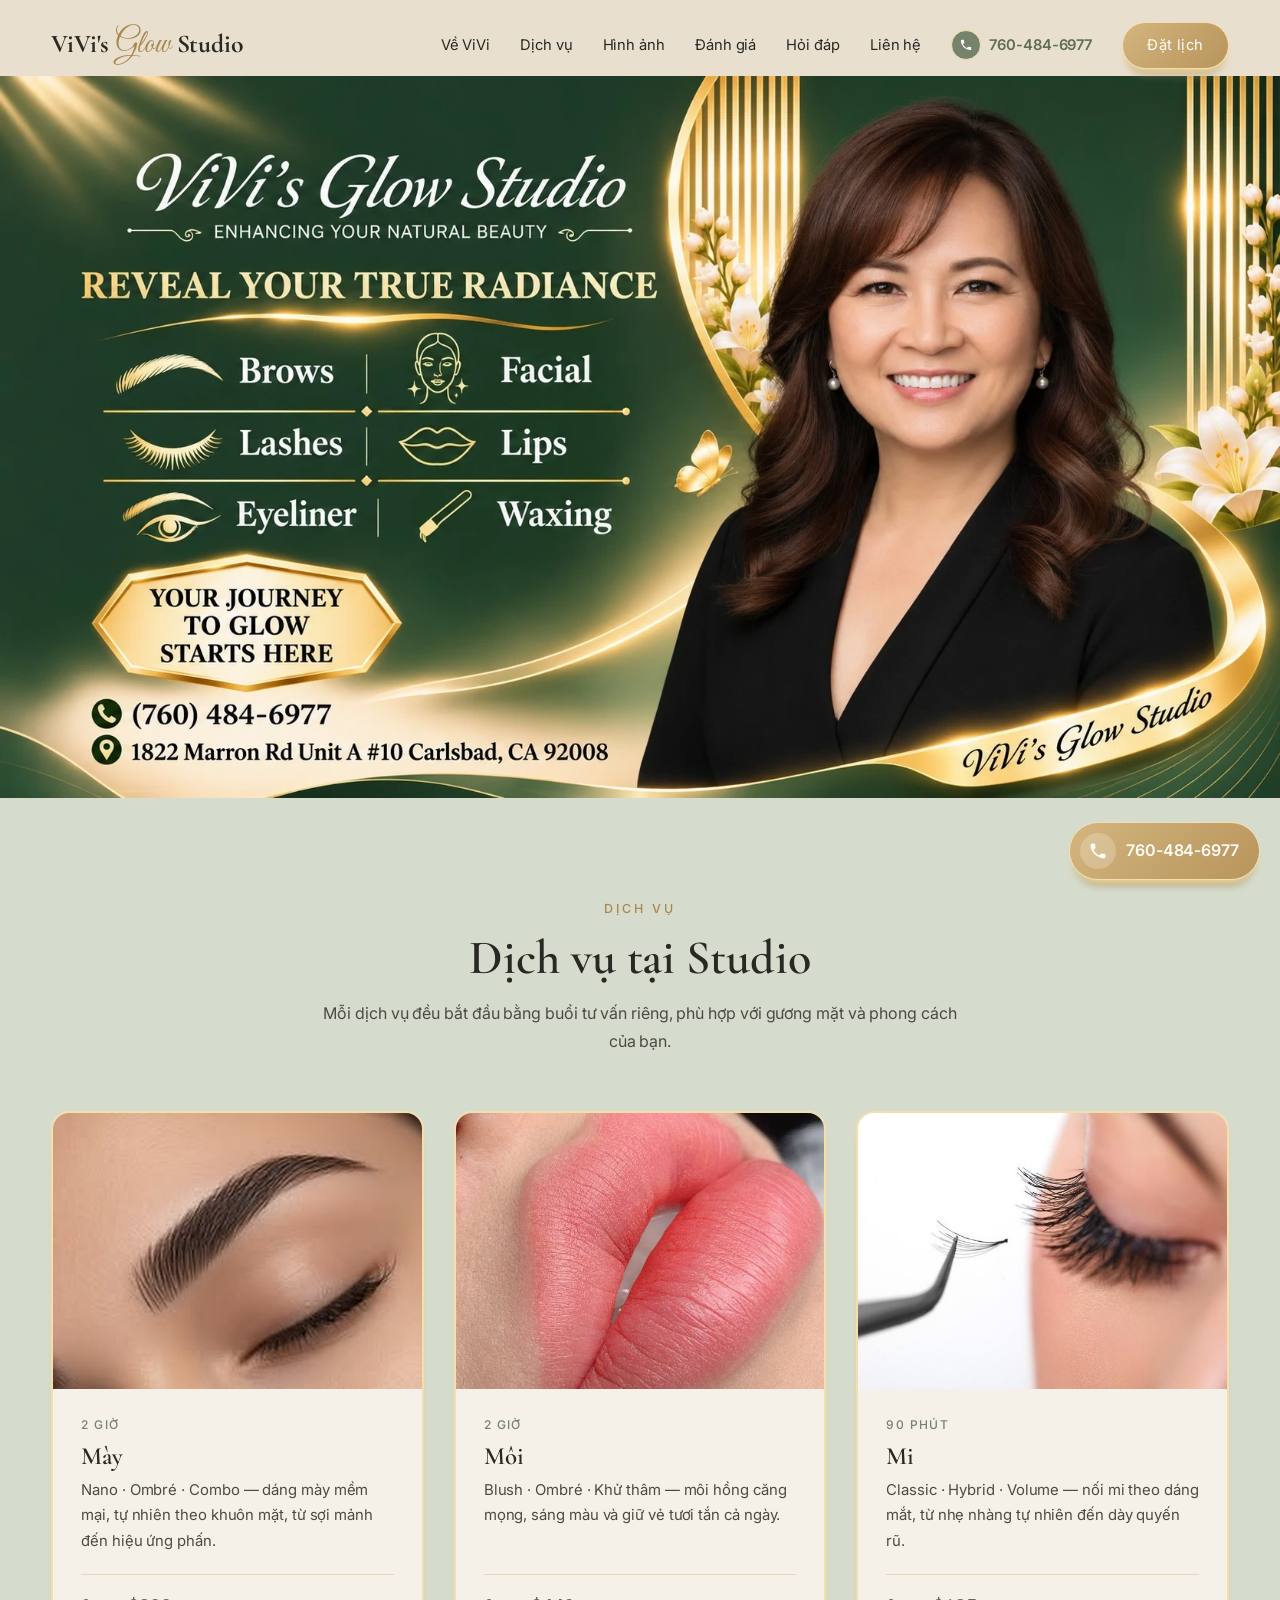
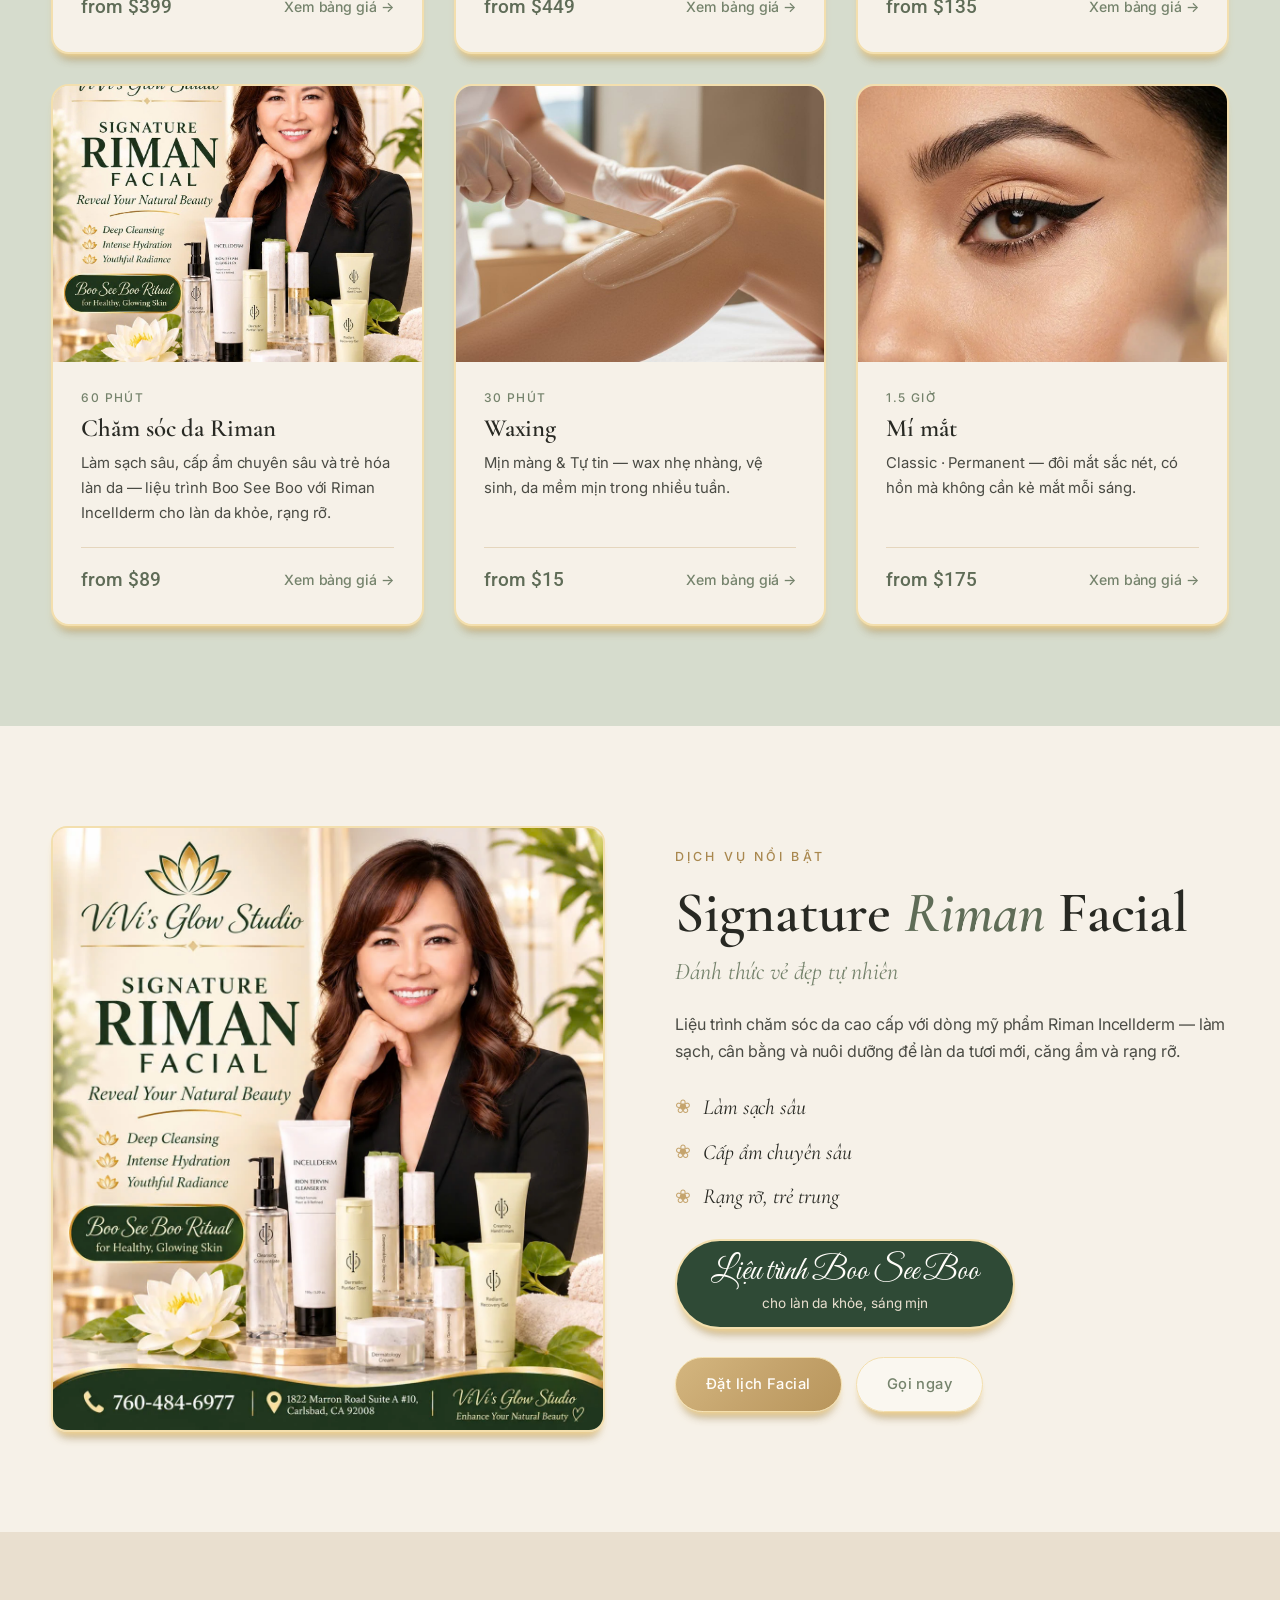
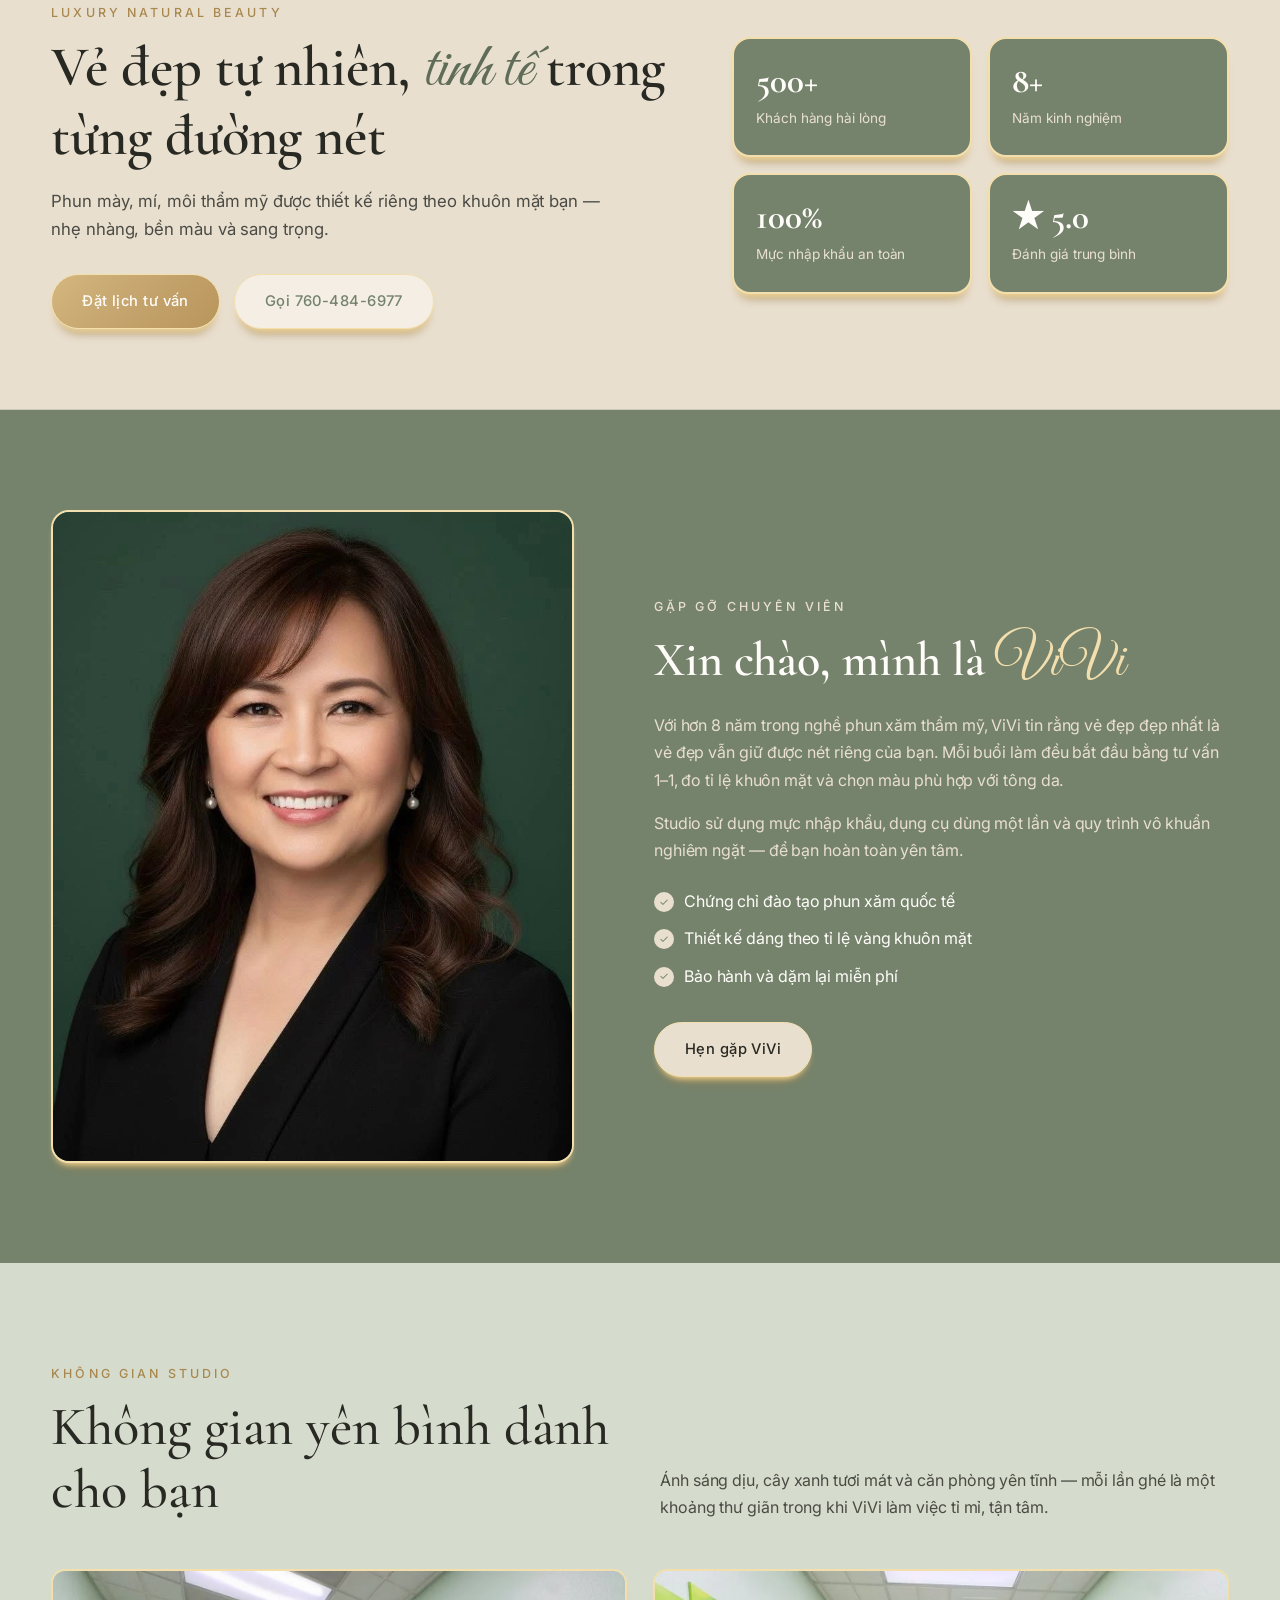
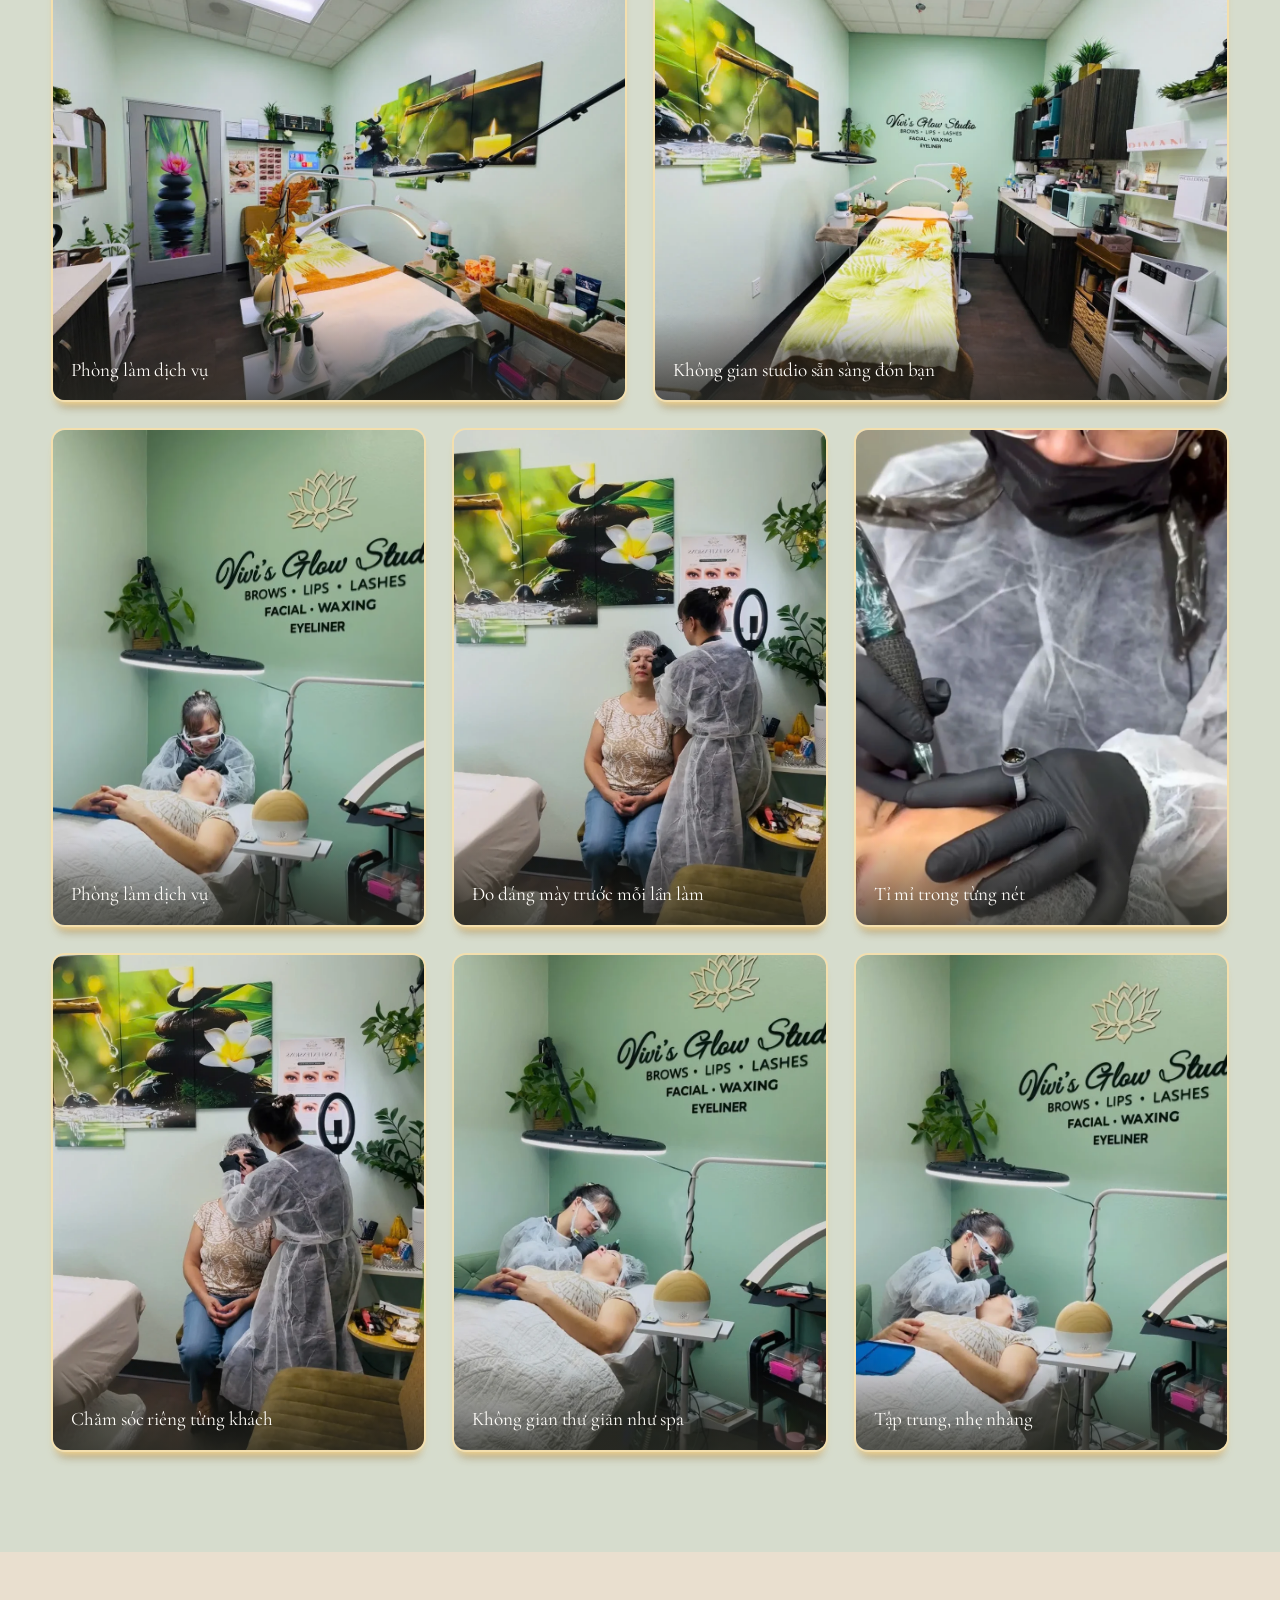
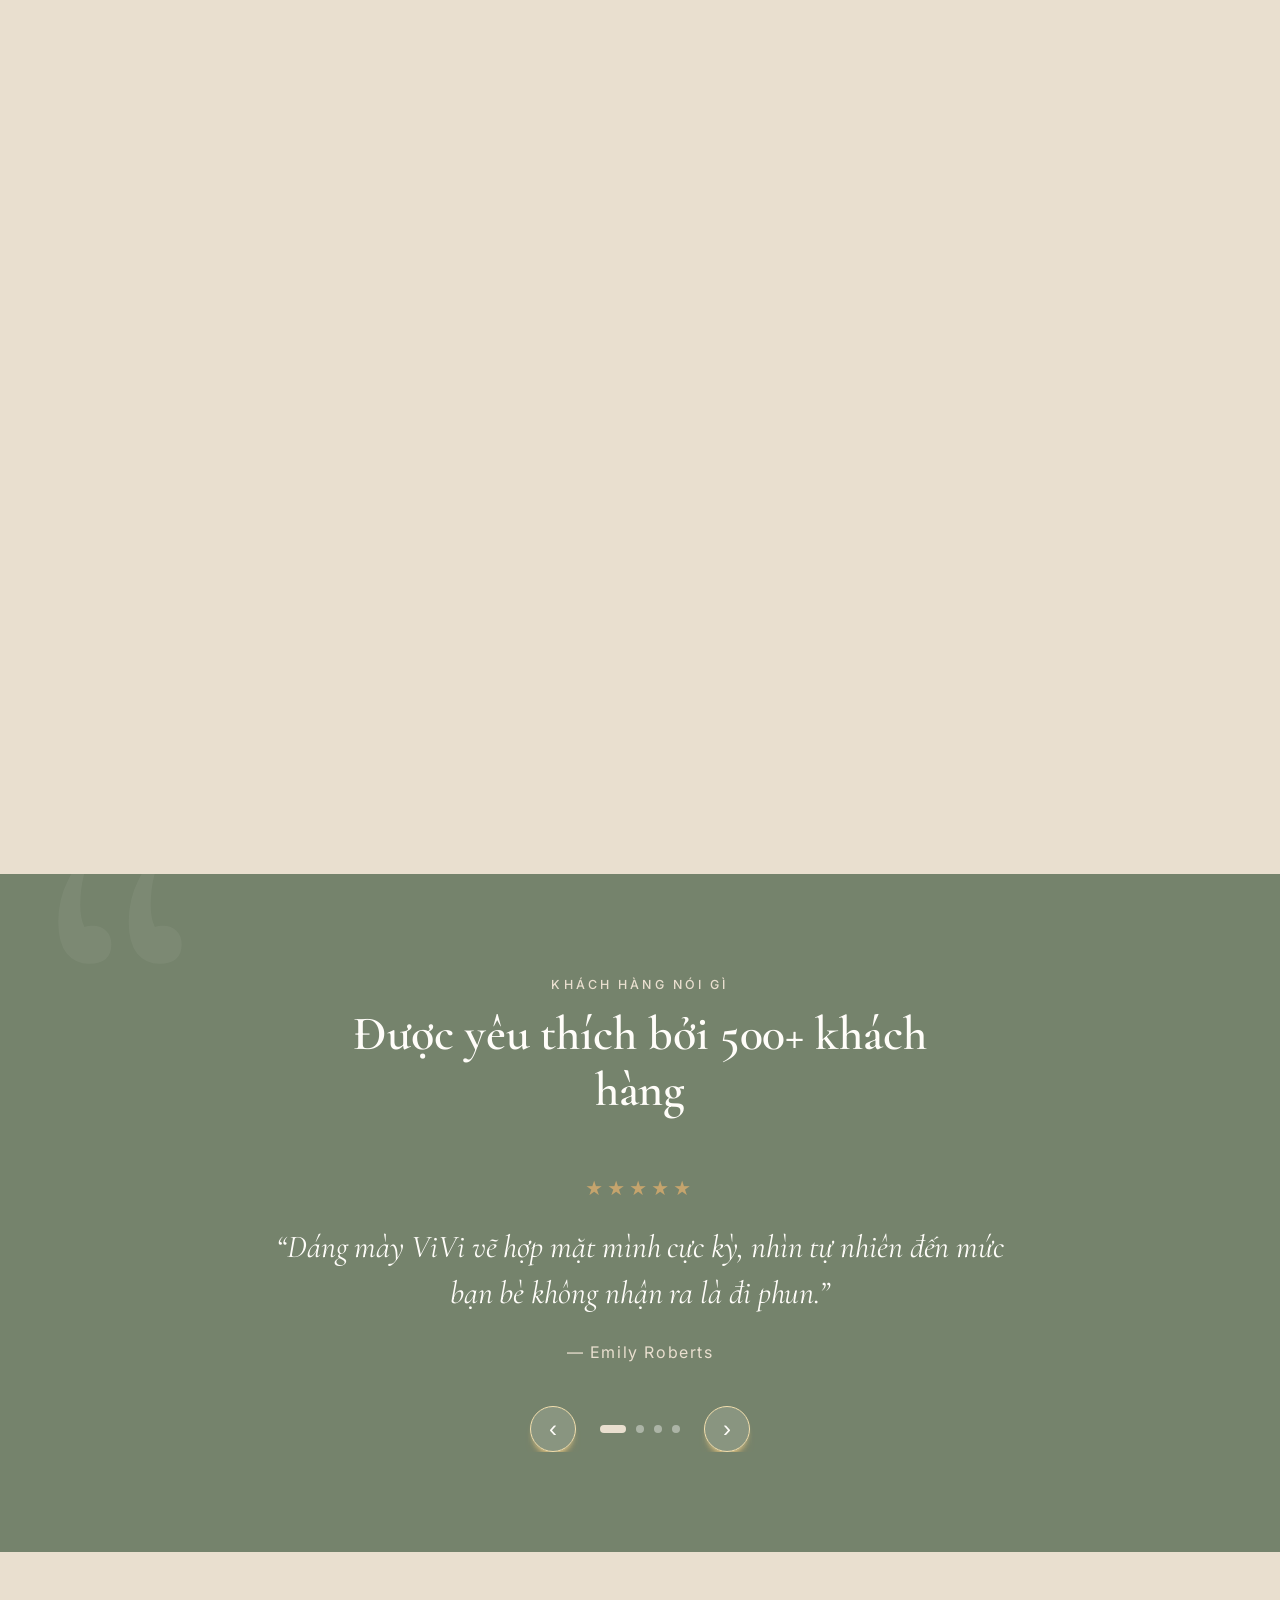
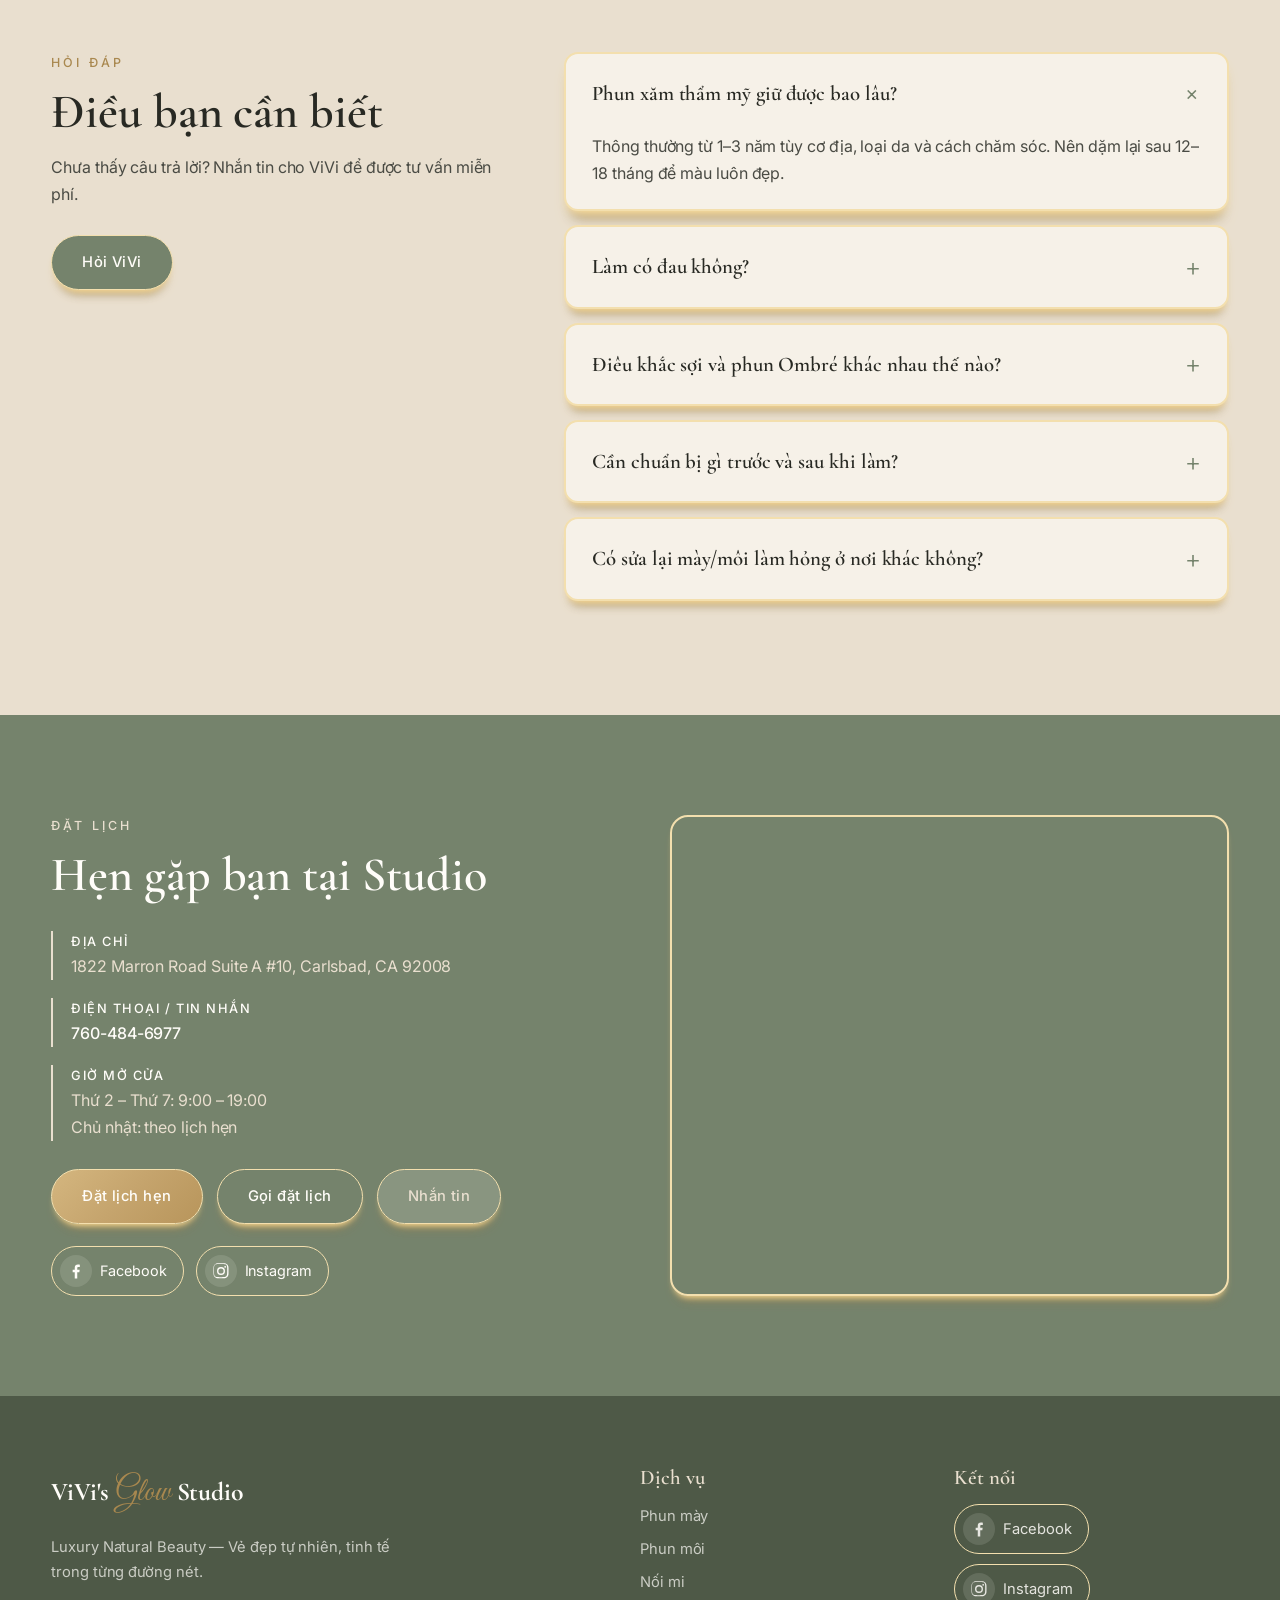
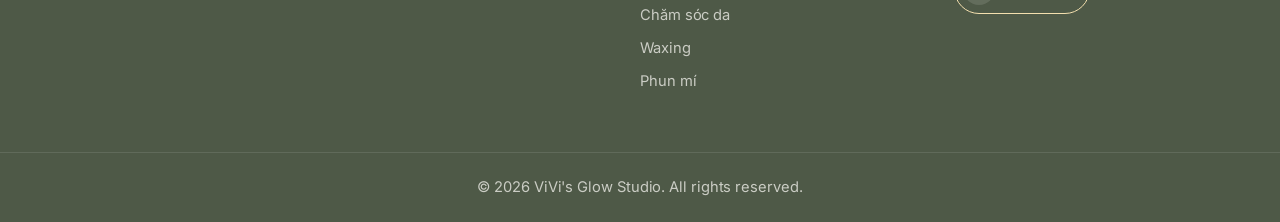
==== commit 8f49934e: "Services page with prices, booking popup, new cover and photos - New services.html: filter tabs, ser" ====
--- a/index-vi.html
+++ b/index-vi.html
@@ -7,8 +7,8 @@
 <meta name="description" content="ViVi's Glow Studio – Phun mày, mí, môi tự nhiên, sang trọng. Tư vấn 1–1, thiết kế theo khuôn mặt, kết quả bền đẹp.">
 <link rel="preconnect" href="https://fonts.googleapis.com">
 <link rel="preconnect" href="https://fonts.gstatic.com" crossorigin>
-<link href="https://fonts.googleapis.com/css2?family=Cormorant+Garamond:ital,wght@0,500;0,600;0,700;1,500;1,600&family=Inter:wght@300;400;500;600&family=Great+Vibes&display=swap" rel="stylesheet">
-<link rel="stylesheet" href="style.css?v=46">
+<link href="https://fonts.googleapis.com/css2?family=Cormorant+Garamond:ital,wght@0,500;0,600;0,700;1,500;1,600&family=Inter:wght@300;400;500;600&family=Great+Vibes&family=Roboto:wght@400;500;700&display=swap" rel="stylesheet">
+<link rel="stylesheet" href="style.css?v=53">
 </head>
 <body>
 
@@ -18,13 +18,13 @@
     <a href="#top" class="logo">ViVi's <span>Glow</span> Studio</a>
     <nav class="nav" id="nav">
       <a href="#about">Về ViVi</a>
-      <a href="#services">Dịch vụ</a>
+      <a href="services.html">Dịch vụ</a>
       <a href="#portfolio">Hình ảnh</a>
       <a href="#reviews">Đánh giá</a>
       <a href="#faq">Hỏi đáp</a>
       <a href="#contact">Liên hệ</a>
       <a href="tel:+17604846977" class="nav__phone" aria-label="Gọi ngay: 760-484-6977"><svg viewBox="0 0 24 24" aria-hidden="true"><path d="M6.6 10.8a15.1 15.1 0 0 0 6.6 6.6l2.2-2.2c.3-.3.7-.4 1-.2 1.1.4 2.3.6 3.6.6.6 0 1 .4 1 1V20c0 .6-.4 1-1 1A17 17 0 0 1 3 4c0-.6.4-1 1-1h3.5c.6 0 1 .4 1 1 0 1.3.2 2.5.6 3.6.1.3 0 .7-.2 1L6.6 10.8z"/></svg><span>760-484-6977</span></a>
-      <a href="#contact" class="btn btn--gold nav__cta">Đặt lịch</a>
+      <a href="#contact" class="btn btn--gold nav__cta" data-book>Đặt lịch</a>
     </nav>
     <button class="burger" id="burger" aria-label="Mở menu"><span></span><span></span><span></span></button>
   </div>
@@ -32,47 +32,72 @@
 
 <!-- ============ ẢNH BÌA ============ -->
 <section class="cover">
-  <img src="images/cover-main.webp" alt="ViVi's Glow Studio – Tỏa sáng vẻ đẹp thật của bạn: mày, mi, mí, chăm sóc da, môi và waxing" class="cover__single" width="1670" height="941">
-</section>
-
-<!-- ============ HERO ============ -->
-<section class="hero">
-  <div class="container hero__inner">
-    <div class="hero__text reveal">
-      <p class="eyebrow">Luxury Natural Beauty</p>
-      <h1>Vẻ đẹp tự nhiên, <em>tinh tế</em> trong từng đường nét</h1>
-      <p class="hero__sub">Phun mày, mí, môi thẩm mỹ được thiết kế riêng theo khuôn mặt bạn — nhẹ nhàng, bền màu và sang trọng.</p>
-      <div class="hero__btns">
-        <a href="#contact" class="btn btn--gold">Đặt lịch tư vấn</a>
-        <a href="tel:+17604846977" class="btn btn--outline">Gọi 760-484-6977</a>
-      </div>
-    </div>
-    <ul class="trust reveal">
-      <li><strong>500+</strong><span>Khách hàng hài lòng</span></li>
-      <li><strong>8+</strong><span>Năm kinh nghiệm</span></li>
-      <li><strong>100%</strong><span>Mực nhập khẩu an toàn</span></li>
-      <li><strong>★ 5.0</strong><span>Đánh giá trung bình</span></li>
-    </ul>
-  </div>
-</section>
-
-<!-- ============ ABOUT ============ -->
-<section class="section about" id="about">
-  <div class="container about__inner">
-    <div class="about__img reveal">
-      <img src="images/vivi-portrait.webp" alt="Chuyên viên ViVi">
-    </div>
-    <div class="about__text reveal">
-      <p class="eyebrow">Gặp gỡ chuyên viên</p>
-      <h2>Xin chào, mình là <em>ViVi</em></h2>
-      <p>Với hơn 8 năm trong nghề phun xăm thẩm mỹ, ViVi tin rằng vẻ đẹp đẹp nhất là vẻ đẹp vẫn giữ được nét riêng của bạn. Mỗi buổi làm đều bắt đầu bằng tư vấn 1–1, đo tỉ lệ khuôn mặt và chọn màu phù hợp với tông da.</p>
-      <p>Studio sử dụng mực nhập khẩu, dụng cụ dùng một lần và quy trình vô khuẩn nghiêm ngặt — để bạn hoàn toàn yên tâm.</p>
-      <ul class="checks">
-        <li>Chứng chỉ đào tạo phun xăm quốc tế</li>
-        <li>Thiết kế dáng theo tỉ lệ vàng khuôn mặt</li>
-        <li>Bảo hành và dặm lại miễn phí</li>
-      </ul>
-      <a href="#contact" class="btn btn--sage">Hẹn gặp ViVi</a>
+  <img src="images/cover-main.webp?v=2" alt="ViVi's Glow Studio – Tỏa sáng vẻ đẹp thật của bạn: mày, mi, mí, chăm sóc da, môi và waxing" class="cover__single" width="1670" height="942">
+</section>
+
+<!-- ============ SERVICES ============ -->
+<section class="section services" id="services">
+  <div class="container">
+    <div class="heading reveal">
+      <p class="eyebrow">Dịch vụ</p>
+      <h2>Dịch vụ tại Studio</h2>
+      <p>Mỗi dịch vụ đều bắt đầu bằng buổi tư vấn riêng, phù hợp với gương mặt và phong cách của bạn.</p>
+    </div>
+    <div class="grid grid--3">
+      <article class="service reveal">
+        <div class="service__img"><img src="images/svc-brows.jpg?v=2" alt="Mày"></div>
+        <div class="service__body">
+          <span class="service__time">2 giờ</span>
+          <h3>Mày</h3>
+          <p>Nano · Ombré · Combo — dáng mày mềm mại, tự nhiên theo khuôn mặt, từ sợi mảnh đến hiệu ứng phấn.</p>
+          <div class="service__foot"><span class="price">from $399</span><a href="services.html?type=brows" class="service__link">Xem bảng giá →</a></div>
+        </div>
+      </article>
+      <article class="service reveal">
+        <div class="service__img"><img src="images/svc-lips.jpg?v=2" alt="Môi"></div>
+        <div class="service__body">
+          <span class="service__time">2 giờ</span>
+          <h3>Môi</h3>
+          <p>Blush · Ombré · Khử thâm — môi hồng căng mọng, sáng màu và giữ vẻ tươi tắn cả ngày.</p>
+          <div class="service__foot"><span class="price">from $449</span><a href="services.html?type=lips" class="service__link">Xem bảng giá →</a></div>
+        </div>
+      </article>
+      <article class="service reveal">
+        <div class="service__img"><img src="images/svc-lash.jpg?v=2" alt="Mi"></div>
+        <div class="service__body">
+          <span class="service__time">90 phút</span>
+          <h3>Mi</h3>
+          <p>Classic · Hybrid · Volume — nối mi theo dáng mắt, từ nhẹ nhàng tự nhiên đến dày quyến rũ.</p>
+          <div class="service__foot"><span class="price">from $135</span><a href="services.html?type=lash" class="service__link">Xem bảng giá →</a></div>
+        </div>
+      </article>
+      <article class="service service--facial reveal">
+        <div class="service__img"><img src="images/svc-facial-riman.jpg" alt="Chăm sóc da Riman"></div>
+        <div class="service__body">
+          <span class="service__time">60 phút</span>
+          <h3>Chăm sóc da Riman</h3>
+          <p>Làm sạch sâu, cấp ẩm chuyên sâu và trẻ hóa làn da — liệu trình Boo See Boo với Riman Incellderm cho làn da khỏe, rạng rỡ.</p>
+          <div class="service__foot"><span class="price">from $89</span><a href="services.html?type=facial" class="service__link">Xem bảng giá →</a></div>
+        </div>
+      </article>
+      <article class="service reveal">
+        <div class="service__img"><img src="images/svc-waxing.jpg?v=2" alt="Waxing"></div>
+        <div class="service__body">
+          <span class="service__time">30 phút</span>
+          <h3>Waxing</h3>
+          <p>Mịn màng & Tự tin — wax nhẹ nhàng, vệ sinh, da mềm mịn trong nhiều tuần.</p>
+          <div class="service__foot"><span class="price">from $15</span><a href="services.html?type=waxing" class="service__link">Xem bảng giá →</a></div>
+        </div>
+      </article>
+      <article class="service reveal">
+        <div class="service__img"><img src="images/svc-eyeliner.jpg?v=2" alt="Mí mắt"></div>
+        <div class="service__body">
+          <span class="service__time">1.5 giờ</span>
+          <h3>Mí mắt</h3>
+          <p>Classic · Permanent — đôi mắt sắc nét, có hồn mà không cần kẻ mắt mỗi sáng.</p>
+          <div class="service__foot"><span class="price">from $175</span><a href="services.html?type=eyeliner" class="service__link">Xem bảng giá →</a></div>
+        </div>
+      </article>
     </div>
   </div>
 </section>
@@ -93,9 +118,51 @@
       </ul>
       <div class="feature__ritual"><b>Liệu trình Boo See Boo</b><span>cho làn da khỏe, sáng mịn</span></div>
       <div class="feature__btns">
-        <a href="#contact" class="btn btn--gold">Đặt lịch Facial</a>
+        <a href="#contact" class="btn btn--gold" data-book="Premium Riman Signature Facial">Đặt lịch Facial</a>
         <a href="tel:+17604846977" class="btn btn--outline">Gọi ngay</a>
       </div>
+    </div>
+  </div>
+</section>
+
+<!-- ============ HERO ============ -->
+<section class="hero">
+  <div class="container hero__inner">
+    <div class="hero__text reveal">
+      <p class="eyebrow">Luxury Natural Beauty</p>
+      <h1>Vẻ đẹp tự nhiên, <em>tinh tế</em> trong từng đường nét</h1>
+      <p class="hero__sub">Phun mày, mí, môi thẩm mỹ được thiết kế riêng theo khuôn mặt bạn — nhẹ nhàng, bền màu và sang trọng.</p>
+      <div class="hero__btns">
+        <a href="#contact" class="btn btn--gold" data-book>Đặt lịch tư vấn</a>
+        <a href="tel:+17604846977" class="btn btn--outline">Gọi 760-484-6977</a>
+      </div>
+    </div>
+    <ul class="trust reveal">
+      <li><strong>500+</strong><span>Khách hàng hài lòng</span></li>
+      <li><strong>8+</strong><span>Năm kinh nghiệm</span></li>
+      <li><strong>100%</strong><span>Mực nhập khẩu an toàn</span></li>
+      <li><strong>★ 5.0</strong><span>Đánh giá trung bình</span></li>
+    </ul>
+  </div>
+</section>
+
+<!-- ============ ABOUT ============ -->
+<section class="section about" id="about">
+  <div class="container about__inner">
+    <div class="about__img reveal">
+      <img src="images/vivi-portrait.webp" alt="Chuyên viên ViVi">
+    </div>
+    <div class="about__text reveal">
+      <p class="eyebrow">Gặp gỡ chuyên viên</p>
+      <h2>Xin chào, mình là <em>ViVi</em></h2>
+      <p>Với hơn 8 năm trong nghề phun xăm thẩm mỹ, ViVi tin rằng vẻ đẹp đẹp nhất là vẻ đẹp vẫn giữ được nét riêng của bạn. Mỗi buổi làm đều bắt đầu bằng tư vấn 1–1, đo tỉ lệ khuôn mặt và chọn màu phù hợp với tông da.</p>
+      <p>Studio sử dụng mực nhập khẩu, dụng cụ dùng một lần và quy trình vô khuẩn nghiêm ngặt — để bạn hoàn toàn yên tâm.</p>
+      <ul class="checks">
+        <li>Chứng chỉ đào tạo phun xăm quốc tế</li>
+        <li>Thiết kế dáng theo tỉ lệ vàng khuôn mặt</li>
+        <li>Bảo hành và dặm lại miễn phí</li>
+      </ul>
+      <a href="#contact" class="btn btn--sage">Hẹn gặp ViVi</a>
     </div>
   </div>
 </section>
@@ -121,157 +188,6 @@
       <figure class="reveal"><img src="images/studio-4.webp" alt="Chăm sóc riêng từng khách" loading="lazy"><figcaption>Chăm sóc riêng từng khách</figcaption></figure>
       <figure class="reveal"><img src="images/studio-5.webp" alt="Không gian thư giãn như spa" loading="lazy"><figcaption>Không gian thư giãn như spa</figcaption></figure>
       <figure class="reveal"><img src="images/studio-6.webp" alt="Tập trung, nhẹ nhàng" loading="lazy"><figcaption>Tập trung, nhẹ nhàng</figcaption></figure>
-    </div>
-  </div>
-</section>
-
-<!-- ============ WHY ============ -->
-<section class="section why">
-  <div class="container">
-    <div class="why__head reveal">
-      <p class="eyebrow">Vì sao chọn ViVi's Glow</p>
-      <h2>Tỏa sáng theo cách của bạn</h2>
-    </div>
-    <div class="why-grid">
-      <article class="why-card reveal">
-        <div class="why-card__img"><img src="https://images.unsplash.com/photo-1487412947147-5cebf100ffc2?w=400&q=80" alt="Chăm sóc 1–1"></div>
-        <div class="why-card__body">
-          <div class="why-card__top"><h3>Chăm sóc 1–1</h3><span class="why-card__num">01</span></div>
-          <p>ViVi trực tiếp tư vấn, thực hiện và theo dõi từng khách — từ bản phác thảo đầu tiên đến khi hồi phục hoàn toàn.</p>
-        </div>
-      </article>
-      <article class="why-card reveal">
-        <div class="why-card__img"><img src="https://images.unsplash.com/photo-1531746020798-e6953c6e8e04?w=400&q=80" alt="Thiết kế riêng"></div>
-        <div class="why-card__body">
-          <div class="why-card__top"><h3>Thiết kế riêng</h3><span class="why-card__num">02</span></div>
-          <p>Dáng mày, viền mí, màu môi được đo và phác thảo theo khuôn mặt, tông da và phong cách của bạn.</p>
-        </div>
-      </article>
-      <article class="why-card reveal">
-        <div class="why-card__img"><img src="https://images.unsplash.com/photo-1594744803329-e58b31de8bf5?w=400&q=80" alt="Tự nhiên & bền màu"></div>
-        <div class="why-card__body">
-          <div class="why-card__top"><h3>Tự nhiên & bền màu</h3><span class="why-card__num">03</span></div>
-          <p>Kỹ thuật nhẹ nhàng, ít đau, màu lên mềm mại tự nhiên và giữ đẹp từ 1–3 năm.</p>
-        </div>
-      </article>
-      <article class="why-card reveal">
-        <div class="why-card__img"><img src="https://images.unsplash.com/photo-1522335789203-aabd1fc54bc9?w=400&q=80" alt="Mực cao cấp"></div>
-        <div class="why-card__body">
-          <div class="why-card__top"><h3>Mực cao cấp</h3><span class="why-card__num">04</span></div>
-          <p>Chỉ dùng mực nhập khẩu chất lượng cao, lên đúng tông — không bị đỏ, xanh hay loang màu.</p>
-        </div>
-      </article>
-      <article class="why-card reveal">
-        <div class="why-card__img"><img src="https://images.unsplash.com/photo-1515377905703-c4788e51af15?w=400&q=80" alt="Vô khuẩn & an toàn"></div>
-        <div class="why-card__body">
-          <div class="why-card__top"><h3>Vô khuẩn & an toàn</h3><span class="why-card__num">05</span></div>
-          <p>Kim và dụng cụ dùng một lần, quy trình vô khuẩn nghiêm ngặt để bạn hoàn toàn yên tâm.</p>
-        </div>
-      </article>
-      <article class="why-card reveal">
-        <div class="why-card__img"><img src="https://images.unsplash.com/photo-1512496015851-a90fb38ba796?w=400&q=80" alt="Dặm lại miễn phí"></div>
-        <div class="why-card__body">
-          <div class="why-card__top"><h3>Dặm lại miễn phí</h3><span class="why-card__num">06</span></div>
-          <p>Mỗi dịch vụ đều kèm một buổi dặm hoàn thiện và hướng dẫn chăm sóc tận tình trong thời gian hồi phục.</p>
-        </div>
-      </article>
-    </div>
-  </div>
-</section>
-
-<!-- ============ SERVICES ============ -->
-<section class="section services" id="services">
-  <div class="container">
-    <div class="heading reveal">
-      <p class="eyebrow">Dịch vụ</p>
-      <h2>Dịch vụ tại Studio</h2>
-      <p>Mỗi dịch vụ đều bắt đầu bằng buổi tư vấn riêng, phù hợp với gương mặt và phong cách của bạn.</p>
-    </div>
-    <div class="grid grid--3">
-      <article class="service reveal">
-        <div class="service__img"><img src="images/svc-brows.jpg?v=2" alt="Mày"></div>
-        <div class="service__body">
-          <span class="service__time">2 giờ</span>
-          <h3>Mày</h3>
-          <p>Nano · Ombré · Combo — dáng mày mềm mại, tự nhiên theo khuôn mặt, từ sợi mảnh đến hiệu ứng phấn.</p>
-          <div class="service__foot"><span class="price">Liên hệ</span><a href="#contact">Đặt lịch →</a></div>
-        </div>
-      </article>
-      <article class="service reveal">
-        <div class="service__img"><img src="images/svc-lips.jpg?v=2" alt="Môi"></div>
-        <div class="service__body">
-          <span class="service__time">2 giờ</span>
-          <h3>Môi</h3>
-          <p>Blush · Ombré · Khử thâm — môi hồng căng mọng, sáng màu và giữ vẻ tươi tắn cả ngày.</p>
-          <div class="service__foot"><span class="price">Liên hệ</span><a href="#contact">Đặt lịch →</a></div>
-        </div>
-      </article>
-      <article class="service reveal">
-        <div class="service__img"><img src="images/svc-lash.jpg?v=2" alt="Mi"></div>
-        <div class="service__body">
-          <span class="service__time">90 phút</span>
-          <h3>Mi</h3>
-          <p>Classic · Hybrid · Volume — nối mi theo dáng mắt, từ nhẹ nhàng tự nhiên đến dày quyến rũ.</p>
-          <div class="service__foot"><span class="price">Liên hệ</span><a href="#contact">Đặt lịch →</a></div>
-        </div>
-      </article>
-      <article class="service service--facial reveal">
-        <div class="service__img"><img src="images/svc-facial-riman.jpg" alt="Chăm sóc da Riman"></div>
-        <div class="service__body">
-          <span class="service__time">60 phút</span>
-          <h3>Chăm sóc da Riman</h3>
-          <p>Làm sạch sâu, cấp ẩm chuyên sâu và trẻ hóa làn da — liệu trình Boo See Boo với Riman Incellderm cho làn da khỏe, rạng rỡ.</p>
-          <div class="service__foot"><span class="price">Liên hệ</span><a href="#contact">Đặt lịch →</a></div>
-        </div>
-      </article>
-      <article class="service reveal">
-        <div class="service__img"><img src="images/svc-waxing.jpg?v=2" alt="Waxing"></div>
-        <div class="service__body">
-          <span class="service__time">30 phút</span>
-          <h3>Waxing</h3>
-          <p>Mịn màng & Tự tin — wax nhẹ nhàng, vệ sinh, da mềm mịn trong nhiều tuần.</p>
-          <div class="service__foot"><span class="price">Liên hệ</span><a href="#contact">Đặt lịch →</a></div>
-        </div>
-      </article>
-      <article class="service reveal">
-        <div class="service__img"><img src="images/svc-eyeliner.jpg?v=2" alt="Mí mắt"></div>
-        <div class="service__body">
-          <span class="service__time">1.5 giờ</span>
-          <h3>Mí mắt</h3>
-          <p>Classic · Permanent — đôi mắt sắc nét, có hồn mà không cần kẻ mắt mỗi sáng.</p>
-          <div class="service__foot"><span class="price">Liên hệ</span><a href="#contact">Đặt lịch →</a></div>
-        </div>
-      </article>
-      <article class="service service--brow reveal">
-        <div class="service__img"><img src="images/svc-nano.jpg?v=2" alt="Điêu khắc sợi Nano"></div>
-        <div class="service__body">
-          <span class="service__time">2.5 giờ</span>
-          <h3>Điêu khắc sợi Nano</h3>
-          <p>Từng sợi mảnh như lông mày thật, tạo dáng mày tự nhiên, mềm mại — lý tưởng cho vùng mày thưa.</p>
-          <span class="service__touch">Dặm lại sau 6–8 tuần · <b>$150</b></span>
-          <div class="service__foot"><span class="price">$499</span><a href="#contact">Đặt lịch →</a></div>
-        </div>
-      </article>
-      <article class="service service--brow reveal">
-        <div class="service__img"><img src="images/svc-ombre.jpg?v=2" alt="Phun Ombré (tán bột)"></div>
-        <div class="service__body">
-          <span class="service__time">2 giờ</span>
-          <h3>Phun Ombré (tán bột)</h3>
-          <p>Hiệu ứng phấn chuyển màu nhẹ — nhạt ở đầu, đậm dần về đuôi — gọn gàng như vừa trang điểm, hợp mọi loại da.</p>
-          <span class="service__touch">Dặm lại sau 6–8 tuần · <b>$100</b></span>
-          <div class="service__foot"><span class="price">$399</span><a href="#contact">Đặt lịch →</a></div>
-        </div>
-      </article>
-      <article class="service service--brow reveal">
-        <div class="service__img"><img src="images/svc-combo.jpg?v=2" alt="Combo (Nano + Ombré)"></div>
-        <div class="service__body">
-          <span class="service__time">2.5 giờ</span>
-          <h3>Combo (Nano + Ombré)</h3>
-          <p>Sợi mảnh ở đầu mày kết hợp tán bột ở thân và đuôi — tự nhiên, có chiều sâu và giữ nét lâu.</p>
-          <span class="service__touch">Dặm lại sau 6–8 tuần · <b>$150</b></span>
-          <div class="service__foot"><span class="price">$499</span><a href="#contact">Đặt lịch →</a></div>
-        </div>
-      </article>
     </div>
   </div>
 </section>
@@ -351,7 +267,8 @@
         <li><b>Giờ mở cửa</b>Thứ 2 – Thứ 7: 9:00 – 19:00<br>Chủ nhật: theo lịch hẹn</li>
       </ul>
       <div class="contact__btns">
-        <a href="tel:+17604846977" class="btn btn--gold">Gọi đặt lịch</a>
+        <a href="#contact" class="btn btn--gold" data-book>Đặt lịch hẹn</a>
+        <a href="tel:+17604846977" class="btn btn--sage">Gọi đặt lịch</a>
         <a href="sms:+17604846977" class="btn btn--light">Nhắn tin</a>
       </div>
       <div class="social social--contact"><a href="https://www.facebook.com/ViviGlowStudio" target="_blank" rel="noopener" aria-label="Facebook" class="social__link"><svg viewBox="0 0 24 24" aria-hidden="true"><path d="M13.5 21v-7.5h2.5l.4-3h-2.9V8.6c0-.9.3-1.5 1.5-1.5h1.6V4.4c-.3 0-1.2-.1-2.3-.1-2.3 0-3.8 1.4-3.8 3.9v2.3H8v3h2.5V21h3z"/></svg><span>Facebook</span></a><a href="https://www.instagram.com/vivisglowstudio" target="_blank" rel="noopener" aria-label="Instagram" class="social__link"><svg viewBox="0 0 24 24" aria-hidden="true"><path d="M12 7.2A4.8 4.8 0 1 0 12 16.8 4.8 4.8 0 0 0 12 7.2zm0 7.9a3.1 3.1 0 1 1 0-6.2 3.1 3.1 0 0 1 0 6.2zm6.1-8.1a1.1 1.1 0 1 1-2.2 0 1.1 1.1 0 0 1 2.2 0zM21 8.1c-.1-1.5-.4-2.8-1.5-3.9S17.1 2.8 15.6 2.7C14.1 2.6 9.9 2.6 8.4 2.7 6.9 2.8 5.6 3.1 4.5 4.2S3.1 6.6 3 8.1c-.1 1.5-.1 5.7 0 7.2.1 1.5.4 2.8 1.5 3.9s2.4 1.4 3.9 1.5c1.5.1 5.7.1 7.2 0 1.5-.1 2.8-.4 3.9-1.5s1.4-2.4 1.5-3.9c.1-1.5.1-5.7 0-7.2zm-2 9.1c-.3.8-1 1.5-1.8 1.8-1.3.5-4.3.4-5.7.4s-4.4.1-5.7-.4c-.8-.3-1.5-1-1.8-1.8-.5-1.3-.4-4.3-.4-5.7s-.1-4.4.4-5.7c.3-.8 1-1.5 1.8-1.8 1.3-.5 4.3-.4 5.7-.4s4.4-.1 5.7.4c.8.3 1.5 1 1.8 1.8.5 1.3.4 4.3.4 5.7s.1 4.4-.4 5.7z"/></svg><span>Instagram</span></a></div>
@@ -373,7 +290,7 @@
     </div>
     <div>
       <h4>Dịch vụ</h4>
-      <a href="#services">Phun mày</a><a href="#services">Phun môi</a><a href="#services">Phun mí</a>
+      <a href="services.html?type=brows">Phun mày</a><a href="services.html?type=lips">Phun môi</a><a href="services.html?type=lash">Nối mi</a><a href="services.html?type=facial">Chăm sóc da</a><a href="services.html?type=waxing">Waxing</a><a href="services.html?type=eyeliner">Phun mí</a>
     </div>
     <div>
       <h4>Kết nối</h4>
@@ -386,6 +303,6 @@
 <!-- Nút gọi nổi -->
 <a href="tel:+17604846977" class="float-call" aria-label="Gọi ngay: 760-484-6977"><svg viewBox="0 0 24 24" aria-hidden="true"><path d="M6.6 10.8a15.1 15.1 0 0 0 6.6 6.6l2.2-2.2c.3-.3.7-.4 1-.2 1.1.4 2.3.6 3.6.6.6 0 1 .4 1 1V20c0 .6-.4 1-1 1A17 17 0 0 1 3 4c0-.6.4-1 1-1h3.5c.6 0 1 .4 1 1 0 1.3.2 2.5.6 3.6.1.3 0 .7-.2 1L6.6 10.8z"/></svg><span class="float-call__num">760-484-6977</span></a>
 
-<script src="script.js?v=46"></script>
+<script src="script.js?v=49"></script>
 </body>
 </html>
--- a/style.css
+++ b/style.css
@@ -652,3 +652,147 @@
        padding:90px 24px 40px;overflow-y:auto;box-shadow:-10px 0 30px -10px rgba(40,41,35,.25)}
   .header.menu-open{background:var(--beige)}
 }
+
+/* ===== Thẻ dịch vụ bấm được (trang chủ) ===== */
+.service{position:relative}
+.service__link::after{content:"";position:absolute;inset:0;z-index:1}
+
+/* ===== Gói thành viên lash + khung đặt lịch ===== */
+.member{border:2px solid var(--glow-line)!important;box-shadow:var(--under)}
+.member{background:var(--sage);color:var(--beige);border-radius:var(--radius);padding:40px;margin-top:40px}
+.member h3{color:var(--white);font-size:1.9rem;text-align:center}
+.member__sub{text-align:center;font-family:var(--script);font-size:1.7rem;color:#f3dfae;margin-bottom:26px}
+.member__grid{display:grid;grid-template-columns:repeat(3,1fr);gap:20px}
+.member__card{background:rgba(255,253,249,.1);border:1px solid rgba(243,223,174,.6);border-radius:14px;padding:22px;text-align:center}
+.member__card h4{color:var(--white);font-size:1.4rem;letter-spacing:.08em}
+.member__card p{margin:0 0 6px;font-size:.88rem}
+.member__card s{opacity:.75}
+.member__card b{display:block;font-family:var(--serif);font-size:2.1rem;color:#f3dfae;line-height:1.1;margin:6px 0 8px}
+.member__card em{font-style:normal;font-size:.82rem;background:var(--beige);color:var(--black);padding:3px 12px;border-radius:20px}
+.member__perks{display:flex;flex-wrap:wrap;justify-content:center;gap:8px 26px;margin-top:26px;font-size:.9rem}
+.member__perks li::before{content:"✓ ";color:#f3dfae}
+.member__note{text-align:center;font-size:.85rem;margin-top:18px;opacity:.9}
+.book-band{background:var(--beige-light);text-align:center}
+.book-band h2{margin-bottom:10px}
+.book-band p{margin-bottom:26px}
+.book-band .contact__btns{justify-content:center}
+.book-band .social{justify-content:center;margin-top:22px}
+.crumbs{font-size:.82rem;color:var(--sage);margin-bottom:18px;letter-spacing:.04em}
+.crumbs a{color:var(--sage-dark);font-weight:500}
+@media (max-width:1024px){.member__grid{grid-template-columns:1fr 1fr}}
+@media (max-width:600px){.member__grid{grid-template-columns:1fr}.member{padding:28px 18px}}
+
+/* ===== TRANG SERVICES (kiểu Treatment Menu) ===== */
+.nav a.is-current{color:var(--gold-dark)}
+.nav a.is-current::after{width:100%}
+.svc-hero{padding:150px 0 60px;background:radial-gradient(ellipse at 50% 30%,var(--beige-light) 0%,var(--beige) 70%);text-align:center}
+.svc-hero__inner{max-width:760px}
+.svc-hero .crumbs{text-transform:uppercase;letter-spacing:.12em;font-size:.75rem}
+.svc-hero h1{font-size:clamp(2.8rem,7vw,4.8rem);font-weight:500;line-height:1.05}
+.svc-hero h1 em{font-family:var(--serif);font-style:italic;font-weight:500;color:var(--gold-dark)}
+.svc-hero__lotus{display:block;color:var(--gold);font-size:1.6rem;margin:16px 0}
+.svc-hero__lead{font-size:1.08rem;max-width:600px;margin:0 auto 20px}
+.svc-hero__link{color:var(--gold-dark);font-weight:500;border-bottom:1px solid var(--gold);padding-bottom:2px}
+.svc-hero__link:hover{color:var(--sage-dark)}
+
+.svc-menu{background:var(--beige);padding:10px 0 90px;scroll-margin-top:70px}
+.filter{display:flex;flex-wrap:wrap;justify-content:center;gap:12px;padding-bottom:22px;border-bottom:1px solid rgba(117,131,108,.25);margin-bottom:18px}
+.filter__btn{font-family:var(--sans);font-size:.8rem;letter-spacing:.14em;text-transform:uppercase;font-weight:500;color:var(--black);background:rgba(255,253,249,.6);border:1.5px solid var(--glow-line);padding:11px 26px;border-radius:50px;cursor:pointer;transition:.3s;box-shadow:var(--under)}
+.filter__btn:hover{border-color:var(--gold)}
+.filter__btn.is-active{background:var(--sage);color:var(--white)}
+.svc-count{text-align:center;font-size:.75rem;letter-spacing:.14em;text-transform:uppercase;color:var(--sage);margin-bottom:34px}
+
+.tgrid{display:grid;grid-template-columns:repeat(3,1fr);gap:30px}
+.tcard{background:var(--beige-light);border-radius:var(--radius);overflow:hidden;display:flex;flex-direction:column;
+  border:2px solid var(--glow-line);box-shadow:var(--under);animation:tcardIn .5s ease both;transition:transform .35s}
+.tcard:hover{transform:translateY(-4px);box-shadow:var(--under-strong)}
+@keyframes tcardIn{from{opacity:0;transform:translateY(14px)}to{opacity:1;transform:none}}
+.tcard__media{position:relative;overflow:hidden}
+.tcard__media img{width:100%;aspect-ratio:4/3;object-fit:cover;transition:.6s}
+.tcard:hover .tcard__media img{transform:scale(1.05)}
+.tcard__tag,.tcard__badge{position:absolute;top:14px;font-size:.68rem;letter-spacing:.16em;text-transform:uppercase;font-weight:600;padding:5px 14px;border-radius:30px}
+.tcard__tag{left:14px;background:rgba(40,41,35,.72);color:var(--white)}
+.tcard__badge{right:14px;background:var(--gold);color:var(--white);border:1px solid var(--glow-line)}
+.tcard__body{padding:24px 26px 26px;display:flex;flex-direction:column;flex:1}
+.tcard h3{font-size:1.55rem;margin-bottom:6px}
+.tcard__meta{display:flex;align-items:center;flex-wrap:wrap;gap:10px;font-size:.78rem;letter-spacing:.1em;text-transform:uppercase;color:var(--sage-dark);margin-bottom:12px}
+.tcard__meta i{width:4px;height:4px;border-radius:50%;background:var(--gold)}
+.tcard__meta b{font-family:var(--serif);font-size:1.5rem;letter-spacing:0;text-transform:none;color:var(--gold-dark);font-weight:700}
+.tcard p{font-size:.93rem;margin-bottom:14px}
+.tcard__more{border-top:1px solid rgba(117,131,108,.25);padding-top:10px;margin-bottom:6px}
+.tcard__more summary{cursor:pointer;list-style:none;font-size:.75rem;letter-spacing:.16em;text-transform:uppercase;font-weight:600;color:var(--sage-dark);display:flex;justify-content:space-between}
+.tcard__more summary::-webkit-details-marker{display:none}
+.tcard__more summary::after{content:"+";display:inline-block;font-size:1.1rem;color:var(--gold-dark);transition:.3s}
+.tcard__more[open] summary::after{transform:rotate(45deg)}
+.tcard__more ul{list-style:none;padding:8px 0 0;margin:0}
+.tcard__more li{position:relative;padding:5px 0 5px 22px;font-size:.88rem;color:var(--black)}
+.tcard__more li::before{content:"❀";position:absolute;left:0;color:var(--gold);font-size:.8rem;top:6px}
+.tcard__actions{margin-top:auto;padding-top:14px}
+.tcard__actions .btn{width:100%;padding:11px 20px}
+
+.svc-member{background:var(--beige-light);padding:70px 0}
+.svc-member .member{margin-top:0}
+.svc-prices{background:var(--beige)}
+.pricelist{columns:2;column-gap:40px;margin-top:30px}
+.pgroup{break-inside:avoid;margin-bottom:30px;background:var(--white);border:2px solid var(--glow-line);box-shadow:var(--under);padding:26px 28px 16px;border-radius:var(--radius)}
+.pgroup h3{font-size:1.6rem;margin-bottom:2px}
+.pgroup__note{font-size:.8rem;color:var(--gold-dark);letter-spacing:.04em;margin-bottom:4px}
+.pgroup ul{list-style:none;padding:0;margin:8px 0 0}
+.pgroup li{display:flex;align-items:baseline;gap:8px;padding:10px 0;border-bottom:1px dashed rgba(117,131,108,.3);font-size:.95rem}
+.pgroup li:last-child{border-bottom:0}
+.pitem__name{color:var(--black);font-weight:400}
+.pitem__name small{display:block;font-size:.76rem;color:var(--sage);letter-spacing:.03em}
+.pitem__dots{flex:1;border-bottom:1px dotted var(--gold);transform:translateY(-4px);min-width:16px}
+.pitem__price{font-family:var(--serif);font-size:1.25rem;font-weight:700;color:var(--gold-dark);white-space:nowrap}
+.pricelist__note{text-align:center;font-size:.92rem;margin-top:6px}
+.pricelist__note a{color:var(--gold-dark);font-weight:600}
+
+@media (max-width:1024px){.tgrid{grid-template-columns:repeat(2,1fr)}}
+@media (max-width:700px){
+  .svc-hero{padding:120px 0 40px}
+  .filter{flex-wrap:nowrap;overflow-x:auto;justify-content:flex-start;scrollbar-width:none;margin-inline:-4%;padding-inline:4%;padding-top:4px;padding-bottom:20px}
+  .filter::-webkit-scrollbar{display:none}
+  .filter__btn{flex-shrink:0;padding:10px 20px}
+  .tgrid{grid-template-columns:1fr;gap:24px}
+  .pricelist{columns:1}
+  .pgroup{padding:22px 18px 12px}
+}
+@media (prefers-reduced-motion:reduce){.tcard{animation:none}}
+
+/* ===== Chữ số giá: Roboto ===== */
+.price,.tcard__meta b,.pitem__price,.member__card b,.service__touch b{
+  font-family:'Roboto',var(--sans)!important;font-weight:500;letter-spacing:0;font-variant-numeric:lining-nums
+}
+.price{font-size:1.2rem}
+.tcard__meta b{font-size:1.3rem}
+.pitem__price{font-size:1.05rem}
+.member__card b{font-size:1.8rem}
+
+/* ===== Popup đặt lịch ===== */
+.bmodal{position:fixed;inset:0;z-index:200;display:none;align-items:center;justify-content:center;padding:20px}
+.bmodal.is-open{display:flex}
+.bmodal__backdrop{position:absolute;inset:0;background:rgba(40,41,35,.6);backdrop-filter:blur(3px);animation:bFade .3s}
+.bmodal__box{position:relative;width:min(520px,100%);max-height:92vh;overflow-y:auto;background:var(--beige-light);border:2px solid var(--glow-line);
+  border-radius:var(--radius);box-shadow:var(--under-strong),0 30px 60px -20px rgba(0,0,0,.4);padding:40px 36px 30px;animation:bUp .35s ease}
+.bmodal__box h2{font-size:2.2rem;margin-bottom:18px}
+.bmodal__close{position:absolute;top:10px;right:16px;background:none;border:0;font-size:2rem;line-height:1;cursor:pointer;color:var(--black)}
+.bmodal__close:hover{color:var(--gold-dark)}
+.bform{display:grid;gap:14px}
+.bform label{display:grid;gap:6px;font-size:.75rem;letter-spacing:.14em;text-transform:uppercase;font-weight:500;color:var(--sage-dark)}
+.bform input,.bform select,.bform textarea{font:400 1rem var(--sans);color:var(--black);background:var(--white);border:1.5px solid rgba(117,131,108,.35);
+  border-radius:10px;padding:12px 14px;width:100%;letter-spacing:0;text-transform:none;transition:.2s}
+.bform input:focus,.bform select:focus,.bform textarea:focus{outline:0;border-color:var(--gold);box-shadow:0 0 0 3px rgba(197,164,109,.2)}
+.bform__row{display:grid;grid-template-columns:1fr 1fr;gap:14px}
+.bform .btn{margin-top:6px}
+.bform__hint{font-size:.82rem;color:var(--sage-dark);text-align:center;margin:0}
+.bform__hint a{color:var(--gold-dark);font-weight:600}
+.bdone{text-align:center;display:grid;gap:14px;justify-items:center}
+.bdone h3{font-size:2rem}
+.bdone[hidden],.bform[hidden]{display:none}
+@keyframes bFade{from{opacity:0}}
+@keyframes bUp{from{opacity:0;transform:translateY(24px)}}
+@media (max-width:600px){
+  .bmodal{padding:0;align-items:flex-end}
+  .bmodal__box{border-radius:18px 18px 0 0;padding:34px 20px 24px;max-height:92vh}
+  .bmodal__box h2{font-size:1.9rem}
+}
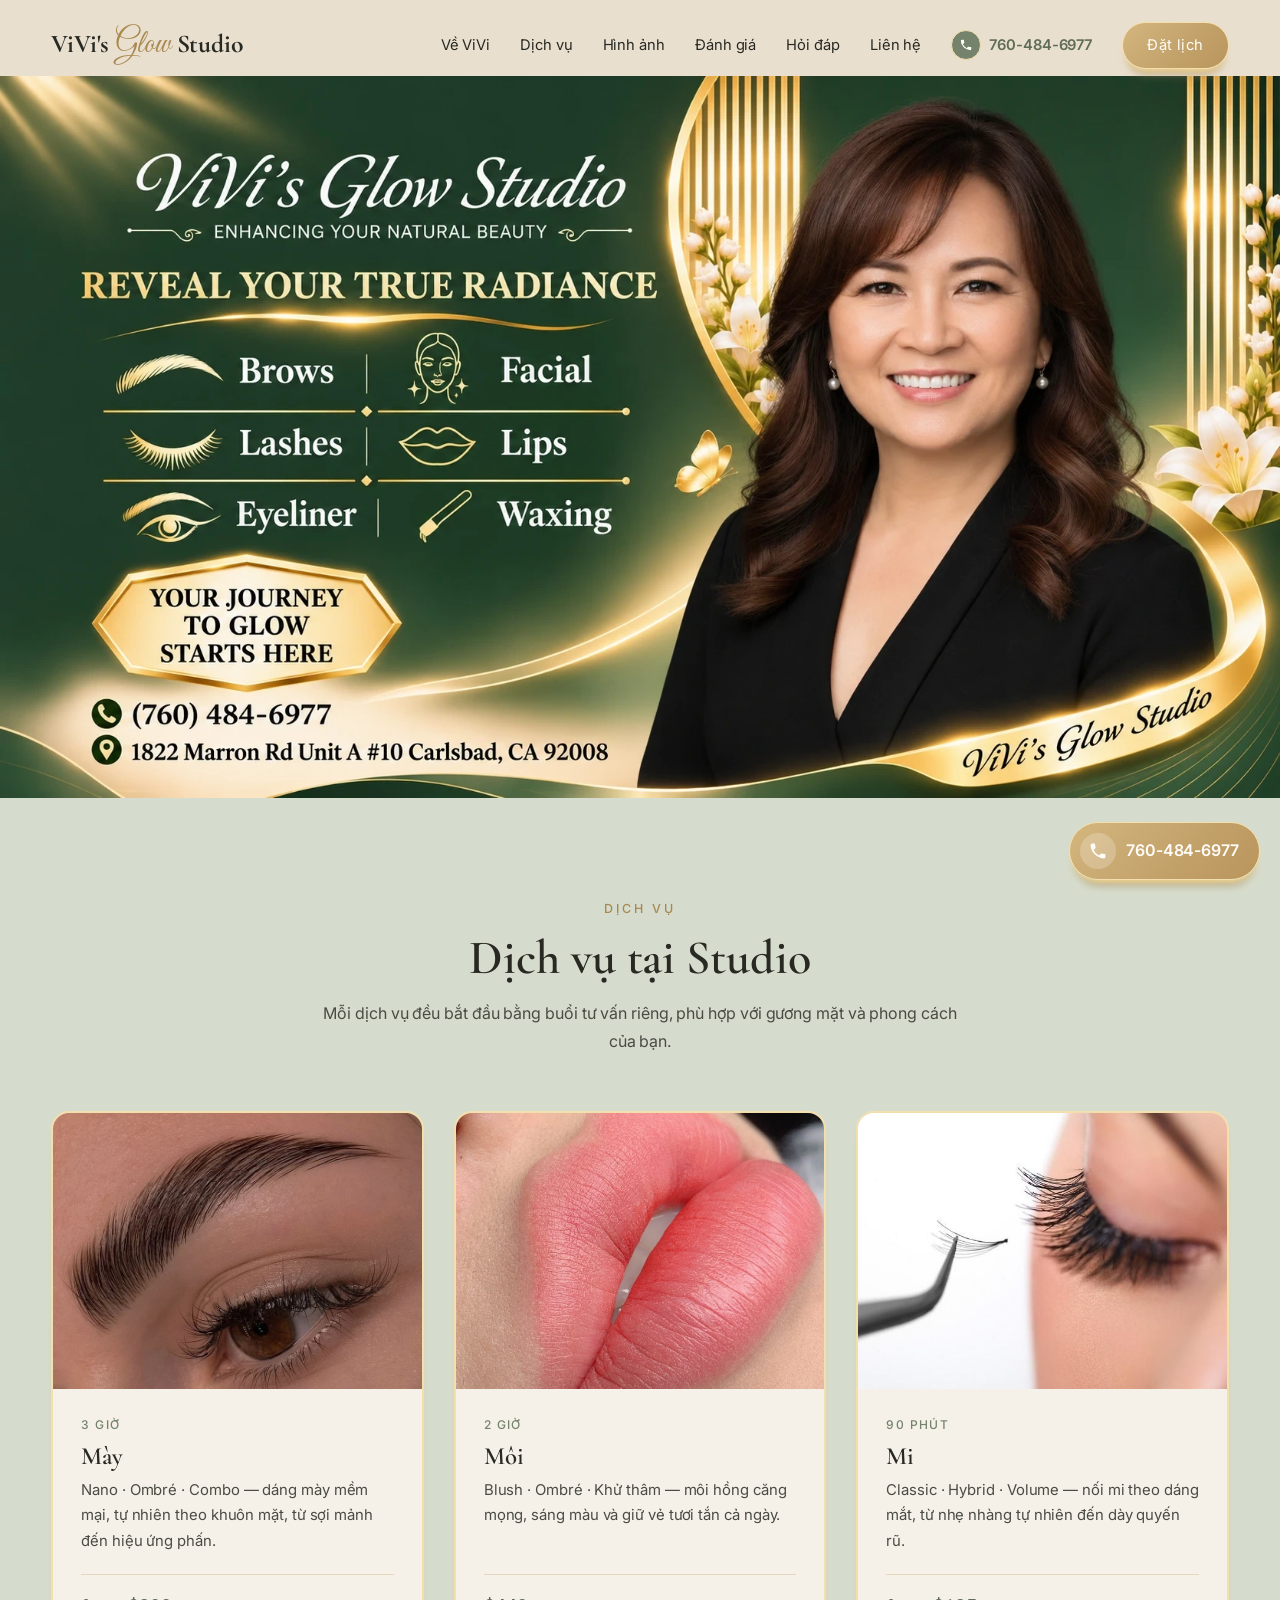
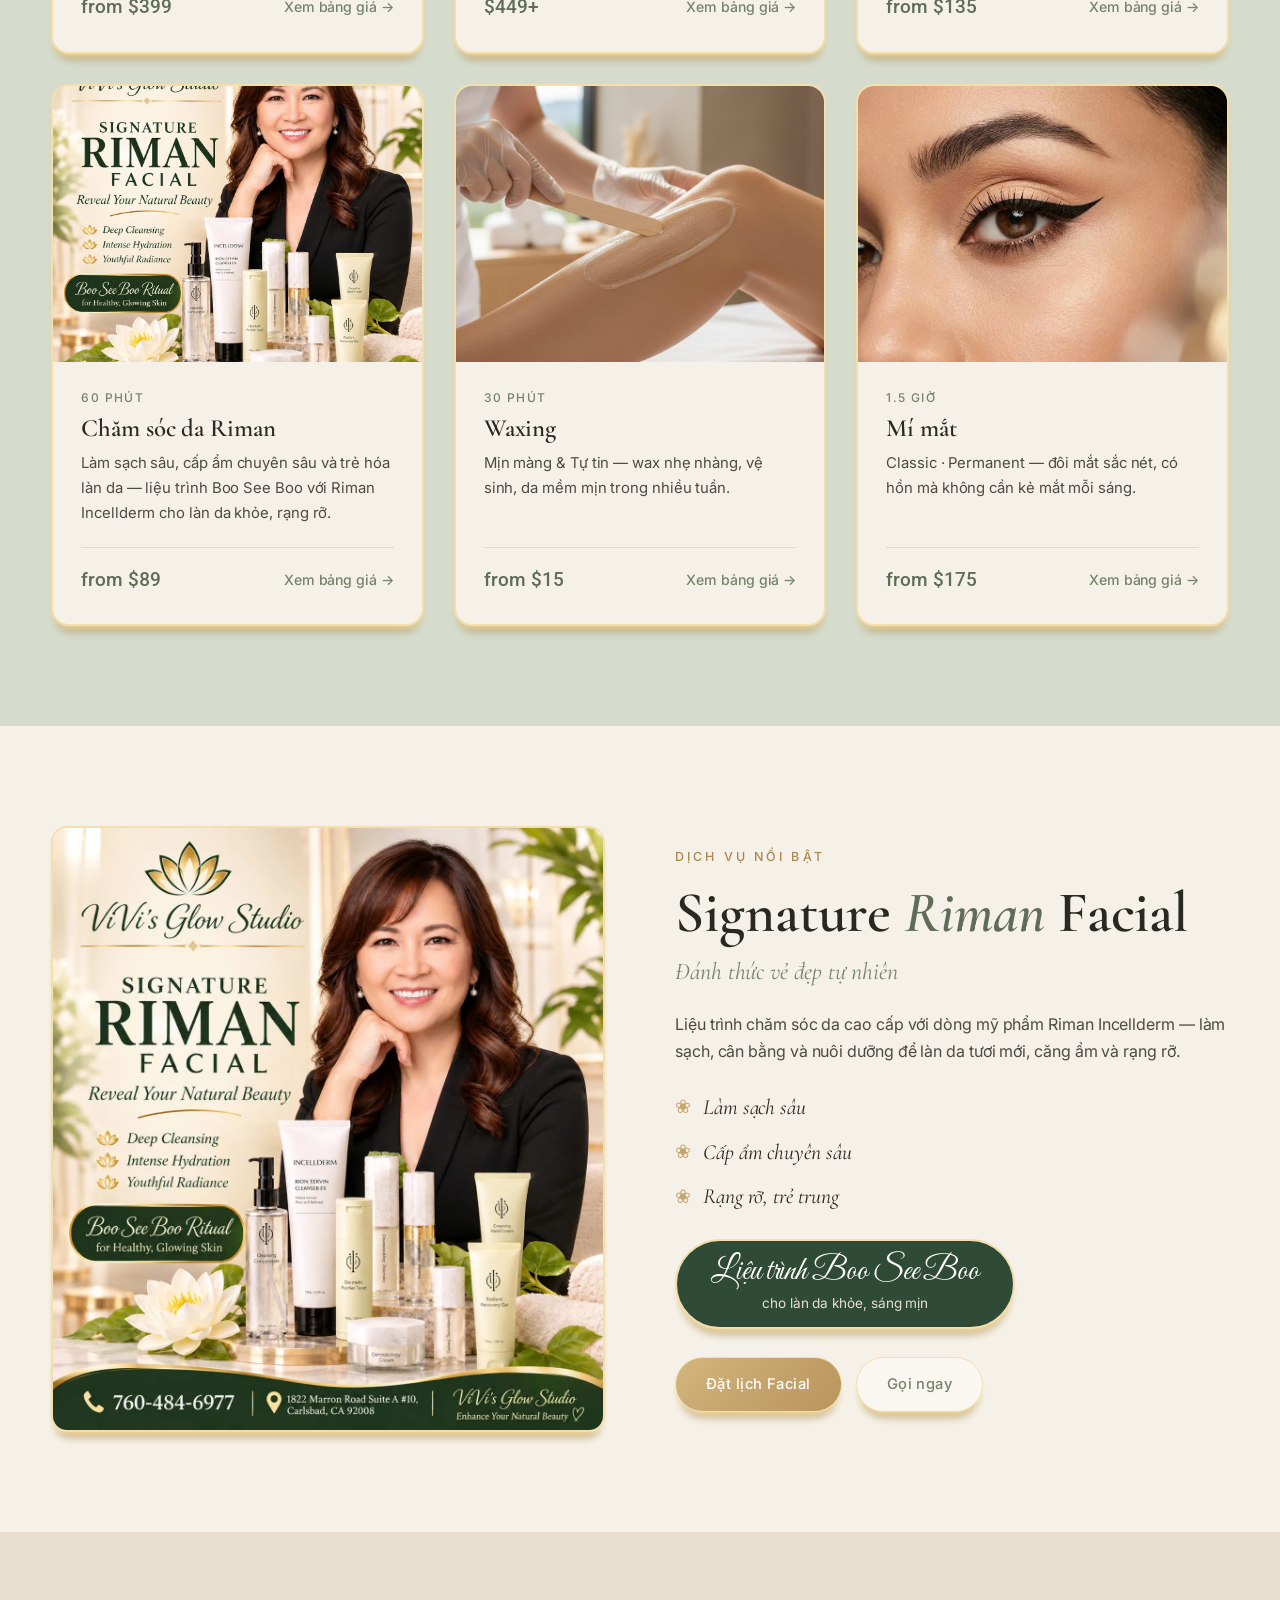
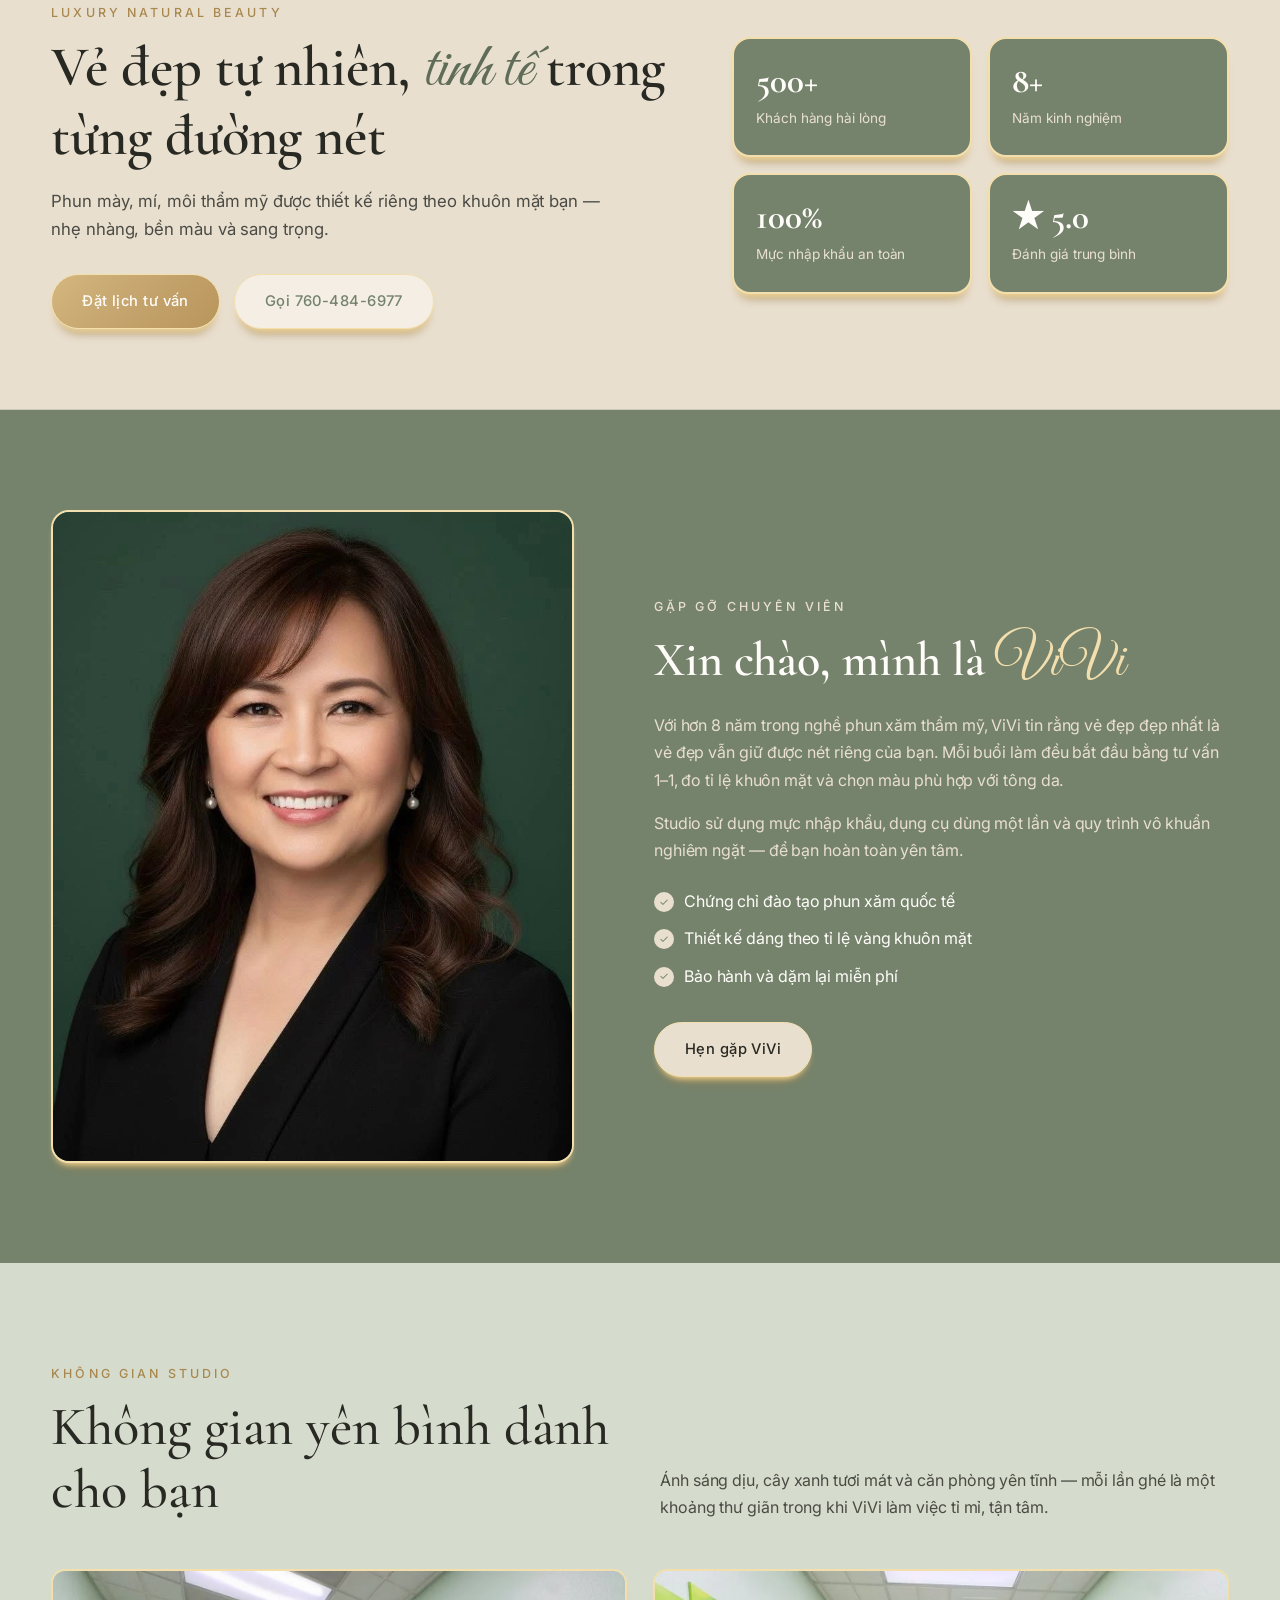
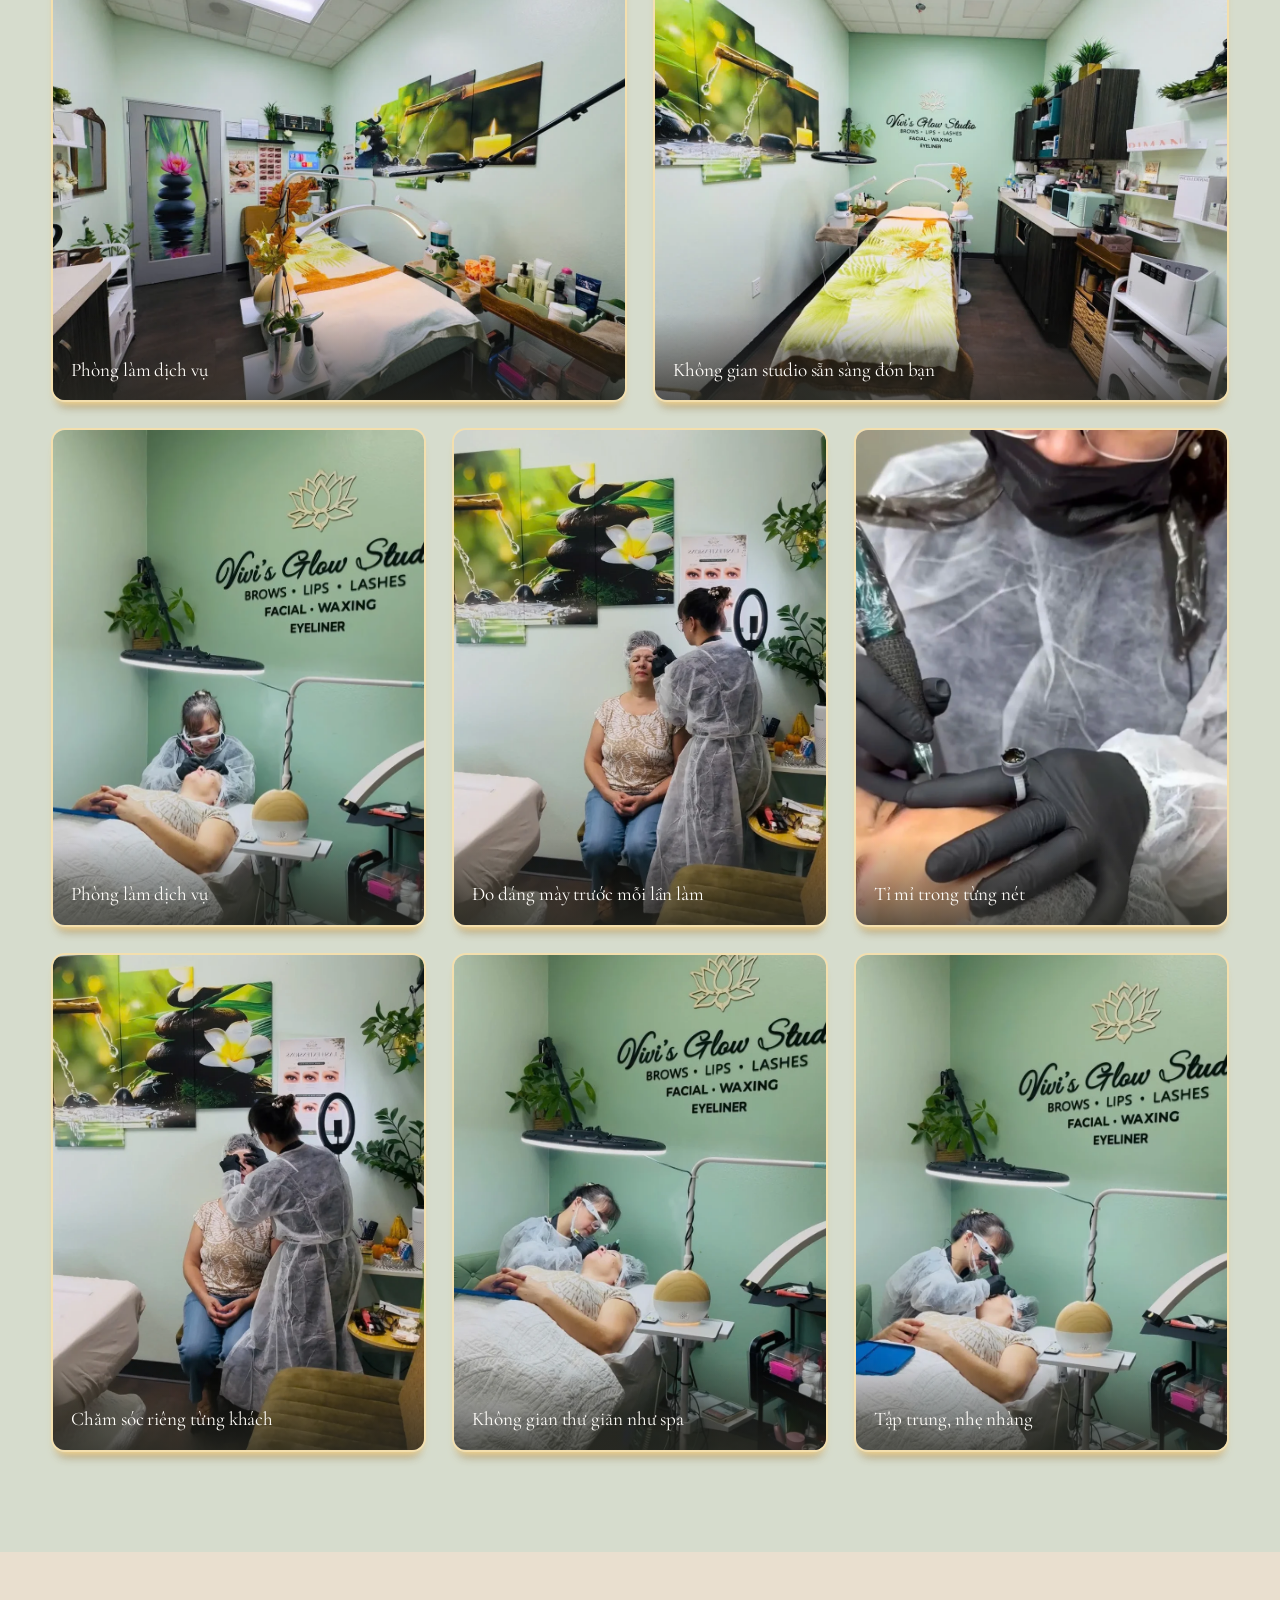
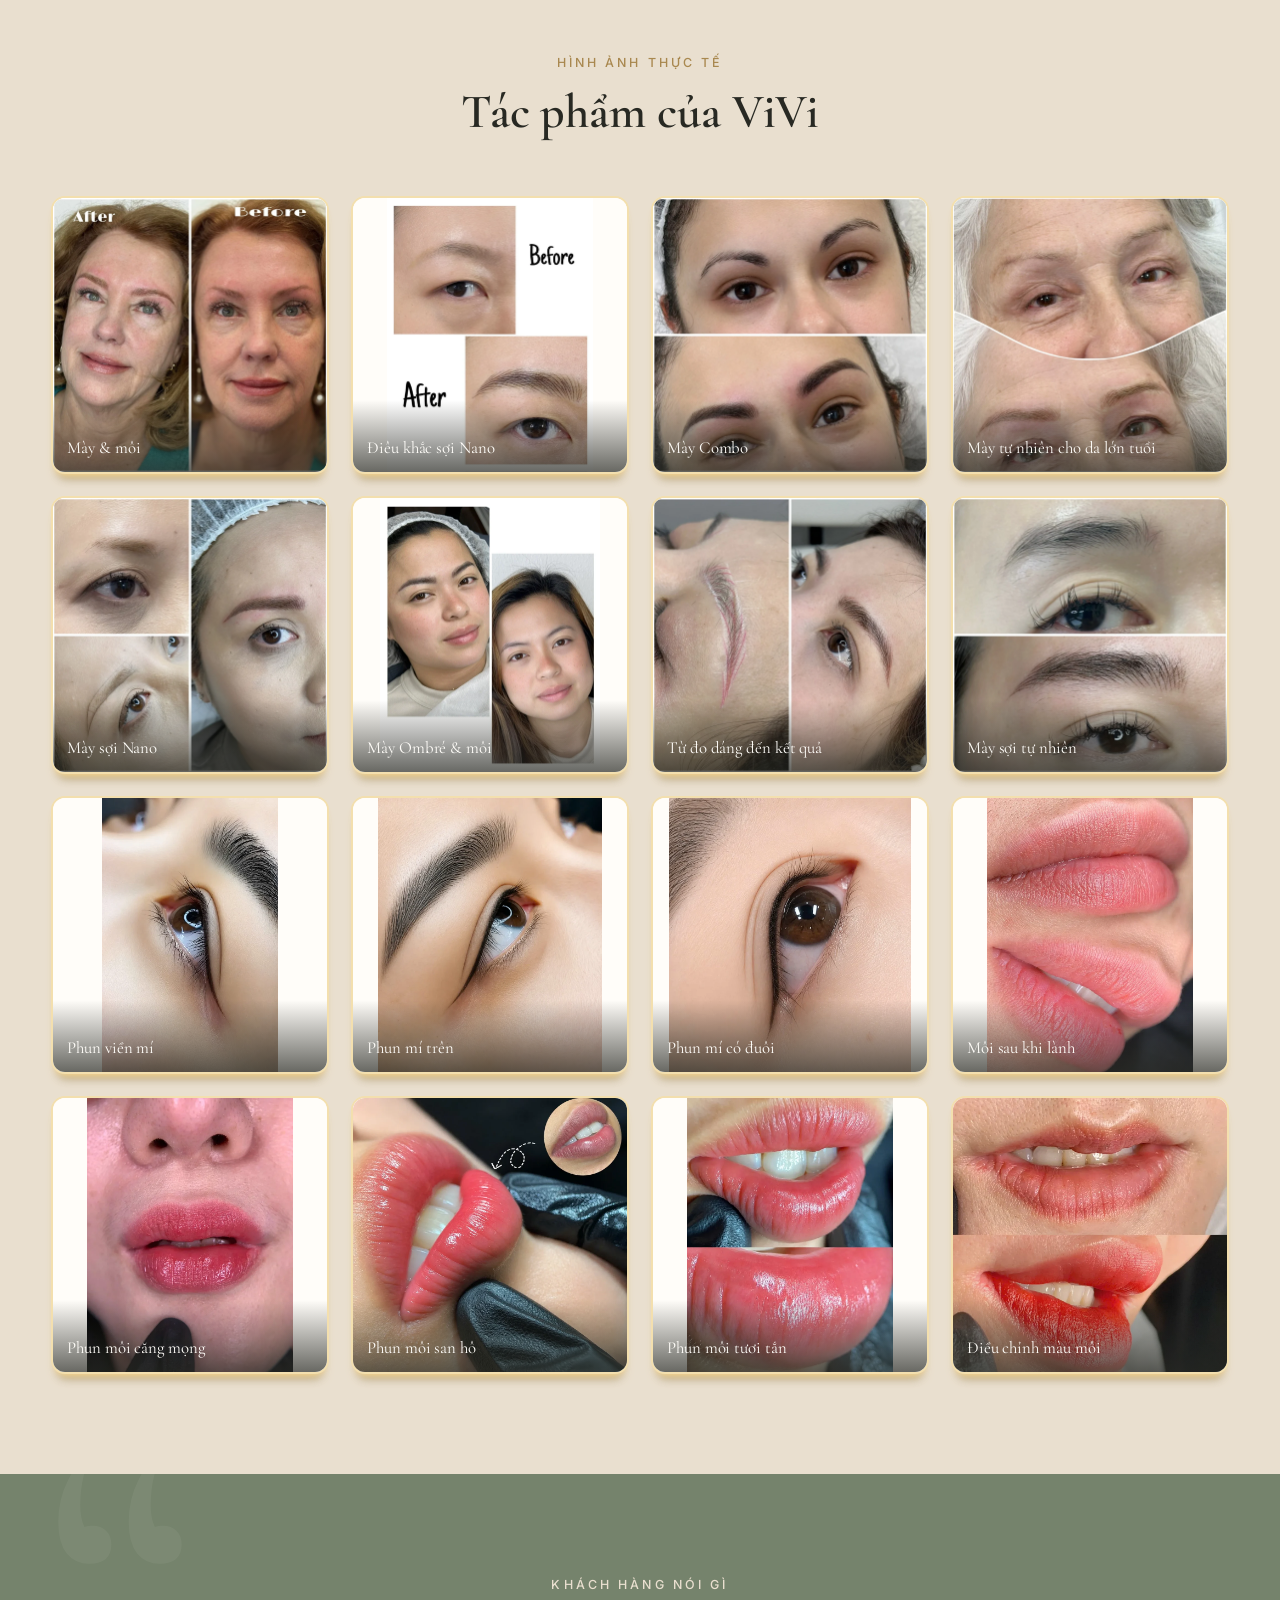
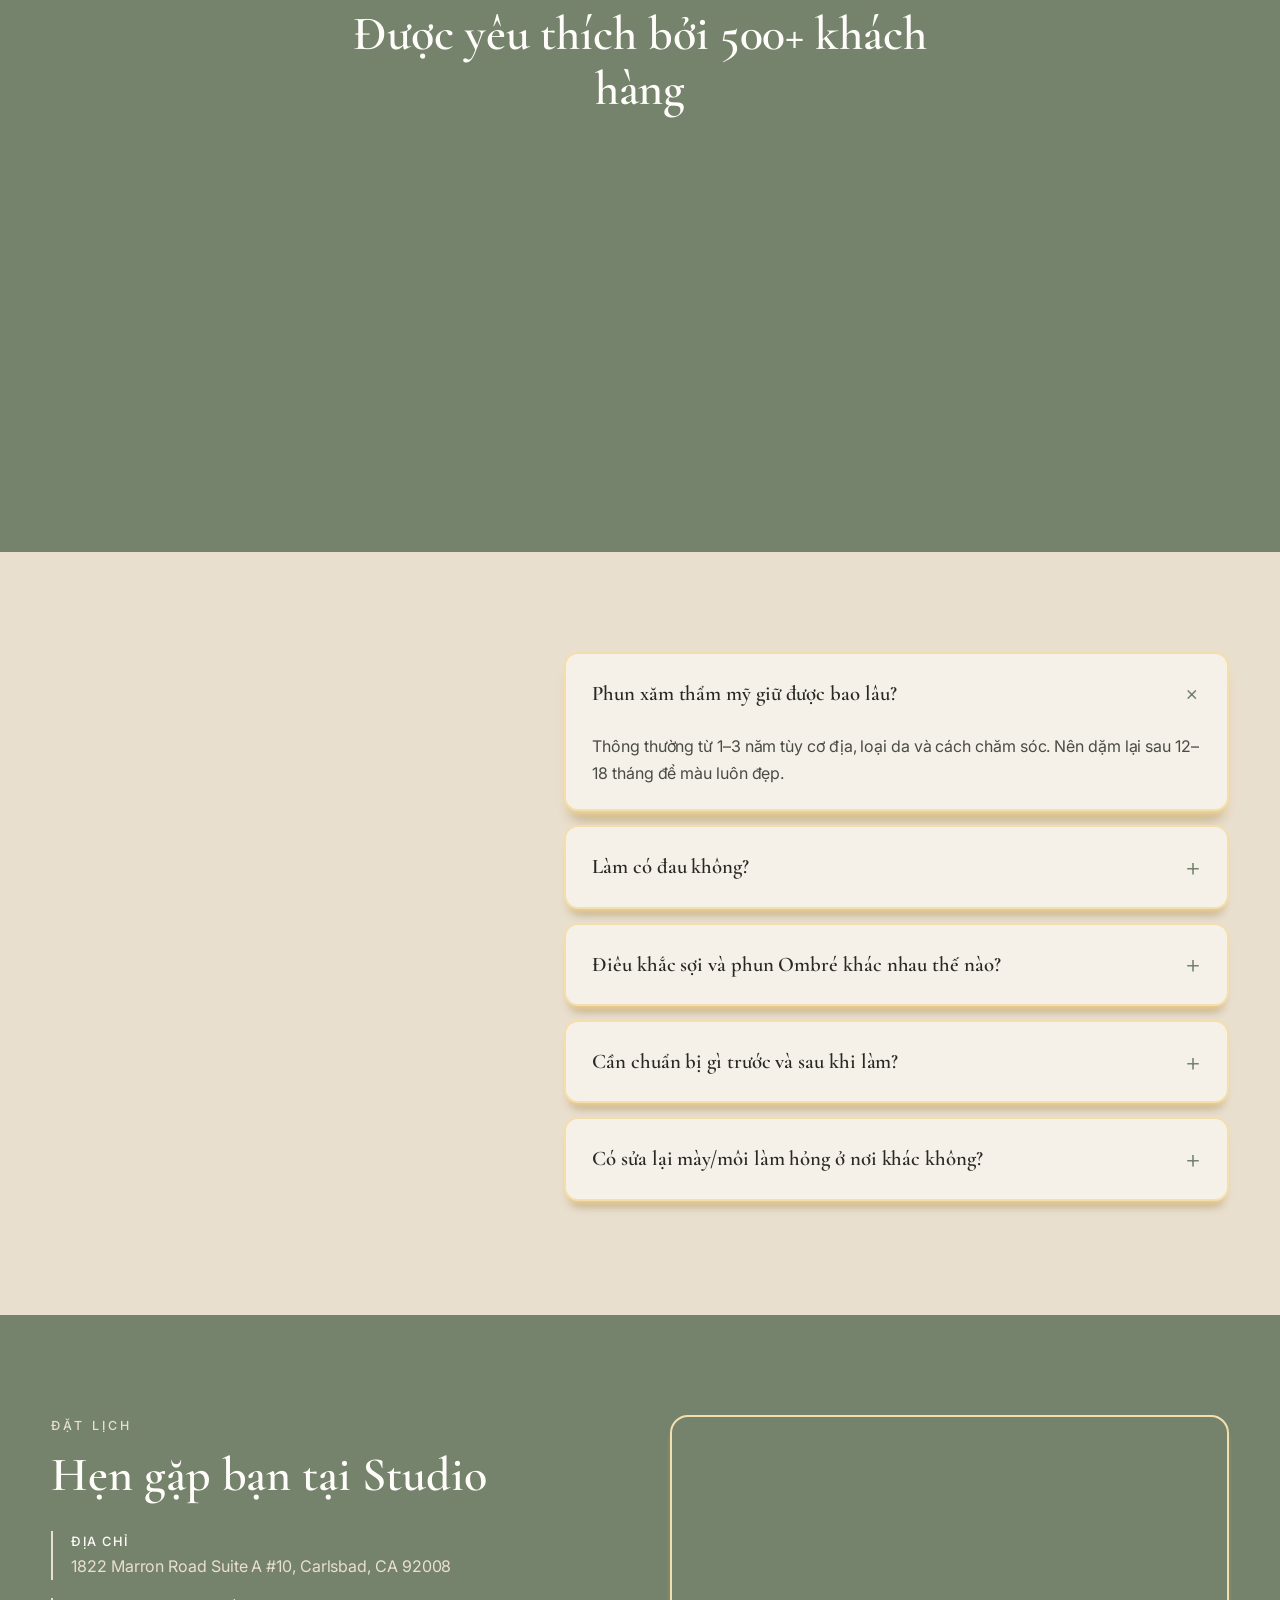
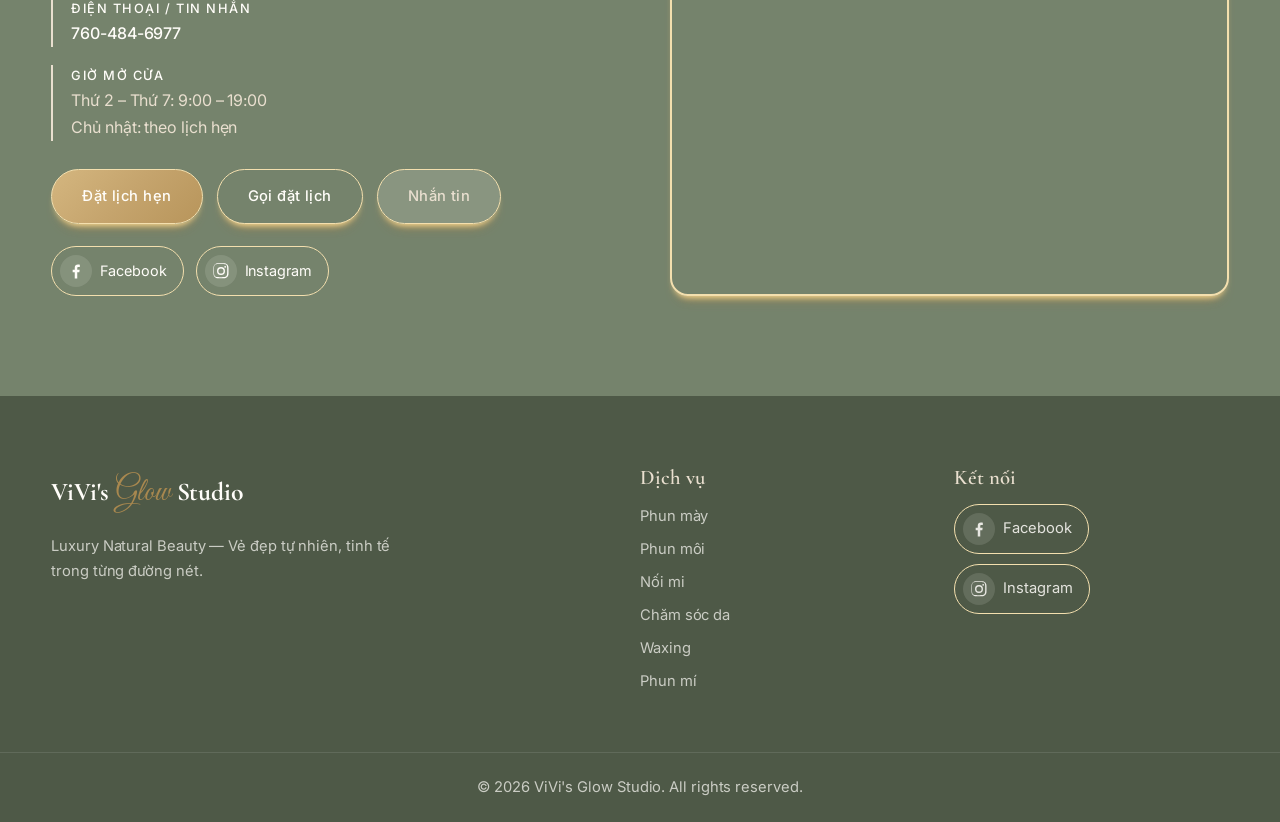
==== commit 615a929b: "Before/after photos per service, new brow, lash and lip updates - Each service tab shows its own bef" ====
--- a/index-vi.html
+++ b/index-vi.html
@@ -8,7 +8,7 @@
 <link rel="preconnect" href="https://fonts.googleapis.com">
 <link rel="preconnect" href="https://fonts.gstatic.com" crossorigin>
 <link href="https://fonts.googleapis.com/css2?family=Cormorant+Garamond:ital,wght@0,500;0,600;0,700;1,500;1,600&family=Inter:wght@300;400;500;600&family=Great+Vibes&family=Roboto:wght@400;500;700&display=swap" rel="stylesheet">
-<link rel="stylesheet" href="style.css?v=53">
+<link rel="stylesheet" href="style.css?v=56">
 </head>
 <body>
 
@@ -45,9 +45,9 @@
     </div>
     <div class="grid grid--3">
       <article class="service reveal">
-        <div class="service__img"><img src="images/svc-brows.jpg?v=2" alt="Mày"></div>
-        <div class="service__body">
-          <span class="service__time">2 giờ</span>
+        <div class="service__img"><img src="images/svc-brows-new.webp" alt="Mày"></div>
+        <div class="service__body">
+          <span class="service__time">3 giờ</span>
           <h3>Mày</h3>
           <p>Nano · Ombré · Combo — dáng mày mềm mại, tự nhiên theo khuôn mặt, từ sợi mảnh đến hiệu ứng phấn.</p>
           <div class="service__foot"><span class="price">from $399</span><a href="services.html?type=brows" class="service__link">Xem bảng giá →</a></div>
@@ -59,7 +59,7 @@
           <span class="service__time">2 giờ</span>
           <h3>Môi</h3>
           <p>Blush · Ombré · Khử thâm — môi hồng căng mọng, sáng màu và giữ vẻ tươi tắn cả ngày.</p>
-          <div class="service__foot"><span class="price">from $449</span><a href="services.html?type=lips" class="service__link">Xem bảng giá →</a></div>
+          <div class="service__foot"><span class="price">$449+</span><a href="services.html?type=lips" class="service__link">Xem bảng giá →</a></div>
         </div>
       </article>
       <article class="service reveal">
@@ -208,6 +208,14 @@
       <figure class="reveal"><img src="images/pf-6.webp" alt="Mày Ombré & môi – trước và sau" loading="lazy"><figcaption>Mày Ombré & môi</figcaption></figure>
       <figure class="reveal"><img src="images/pf-7.webp" alt="Từ đo dáng đến kết quả – trước và sau" loading="lazy"><figcaption>Từ đo dáng đến kết quả</figcaption></figure>
       <figure class="reveal"><img src="images/pf-8.webp" alt="Mày sợi tự nhiên – trước và sau" loading="lazy"><figcaption>Mày sợi tự nhiên</figcaption></figure>
+      <figure class="reveal"><img src="images/pf-9.webp" alt="Phun viền mí – trước và sau" loading="lazy"><figcaption>Phun viền mí</figcaption></figure>
+      <figure class="reveal"><img src="images/pf-10.webp" alt="Phun mí trên – trước và sau" loading="lazy"><figcaption>Phun mí trên</figcaption></figure>
+      <figure class="reveal"><img src="images/pf-11.webp" alt="Phun mí có đuôi – trước và sau" loading="lazy"><figcaption>Phun mí có đuôi</figcaption></figure>
+      <figure class="reveal"><img src="images/pf-12.webp" alt="Môi sau khi lành – trước và sau" loading="lazy"><figcaption>Môi sau khi lành</figcaption></figure>
+      <figure class="reveal"><img src="images/pf-15.webp" alt="Phun môi căng mọng – trước và sau" loading="lazy"><figcaption>Phun môi căng mọng</figcaption></figure>
+      <figure class="reveal"><img src="images/pf-17.webp" alt="Phun môi san hô – trước và sau" loading="lazy"><figcaption>Phun môi san hô</figcaption></figure>
+      <figure class="reveal"><img src="images/pf-18.webp" alt="Phun môi tươi tắn – trước và sau" loading="lazy"><figcaption>Phun môi tươi tắn</figcaption></figure>
+      <figure class="reveal"><img src="images/pf-19.webp" alt="Điều chỉnh màu môi – trước và sau" loading="lazy"><figcaption>Điều chỉnh màu môi</figcaption></figure>
     </div>
 
   </div>
@@ -303,6 +311,6 @@
 <!-- Nút gọi nổi -->
 <a href="tel:+17604846977" class="float-call" aria-label="Gọi ngay: 760-484-6977"><svg viewBox="0 0 24 24" aria-hidden="true"><path d="M6.6 10.8a15.1 15.1 0 0 0 6.6 6.6l2.2-2.2c.3-.3.7-.4 1-.2 1.1.4 2.3.6 3.6.6.6 0 1 .4 1 1V20c0 .6-.4 1-1 1A17 17 0 0 1 3 4c0-.6.4-1 1-1h3.5c.6 0 1 .4 1 1 0 1.3.2 2.5.6 3.6.1.3 0 .7-.2 1L6.6 10.8z"/></svg><span class="float-call__num">760-484-6977</span></a>
 
-<script src="script.js?v=49"></script>
+<script src="script.js?v=51"></script>
 </body>
 </html>
--- a/style.css
+++ b/style.css
@@ -796,3 +796,19 @@
   .bmodal__box{border-radius:18px 18px 0 0;padding:34px 20px 24px;max-height:92vh}
   .bmodal__box h2{font-size:1.9rem}
 }
+.member--lash{margin-top:44px}
+.member--lash[hidden]{display:none}
+@media (min-width:701px){.member--lash .member__grid{grid-template-columns:repeat(3,1fr)}}
+.member__perks{list-style:none;padding:0}
+
+/* ===== Ảnh trước/sau dưới mỗi mục dịch vụ ===== */
+.results{margin-top:56px;text-align:center}
+.results[hidden]{display:none}
+.results h3{font-size:clamp(1.8rem,4vw,2.4rem);margin-bottom:26px}
+.results__grid{display:grid;grid-template-columns:repeat(4,1fr);gap:22px}
+.results__item{position:relative;margin:0;border-radius:14px;overflow:hidden;cursor:zoom-in;background:var(--white);border:2px solid var(--glow-line);box-shadow:var(--under)}
+.results__item img{width:100%;aspect-ratio:1/1;object-fit:cover;transition:.5s}
+.results__item:hover img{transform:scale(1.05)}
+.results__item figcaption{position:absolute;inset:auto 0 0;padding:34px 14px 12px;background:linear-gradient(transparent,rgba(40,41,35,.75));color:var(--white);font-family:var(--serif);font-size:1.1rem;text-align:left}
+@media (max-width:1024px){.results__grid{grid-template-columns:repeat(3,1fr)}}
+@media (max-width:700px){.results__grid{grid-template-columns:1fr 1fr;gap:14px}.results__item figcaption{font-size:.95rem;padding:26px 10px 8px}}
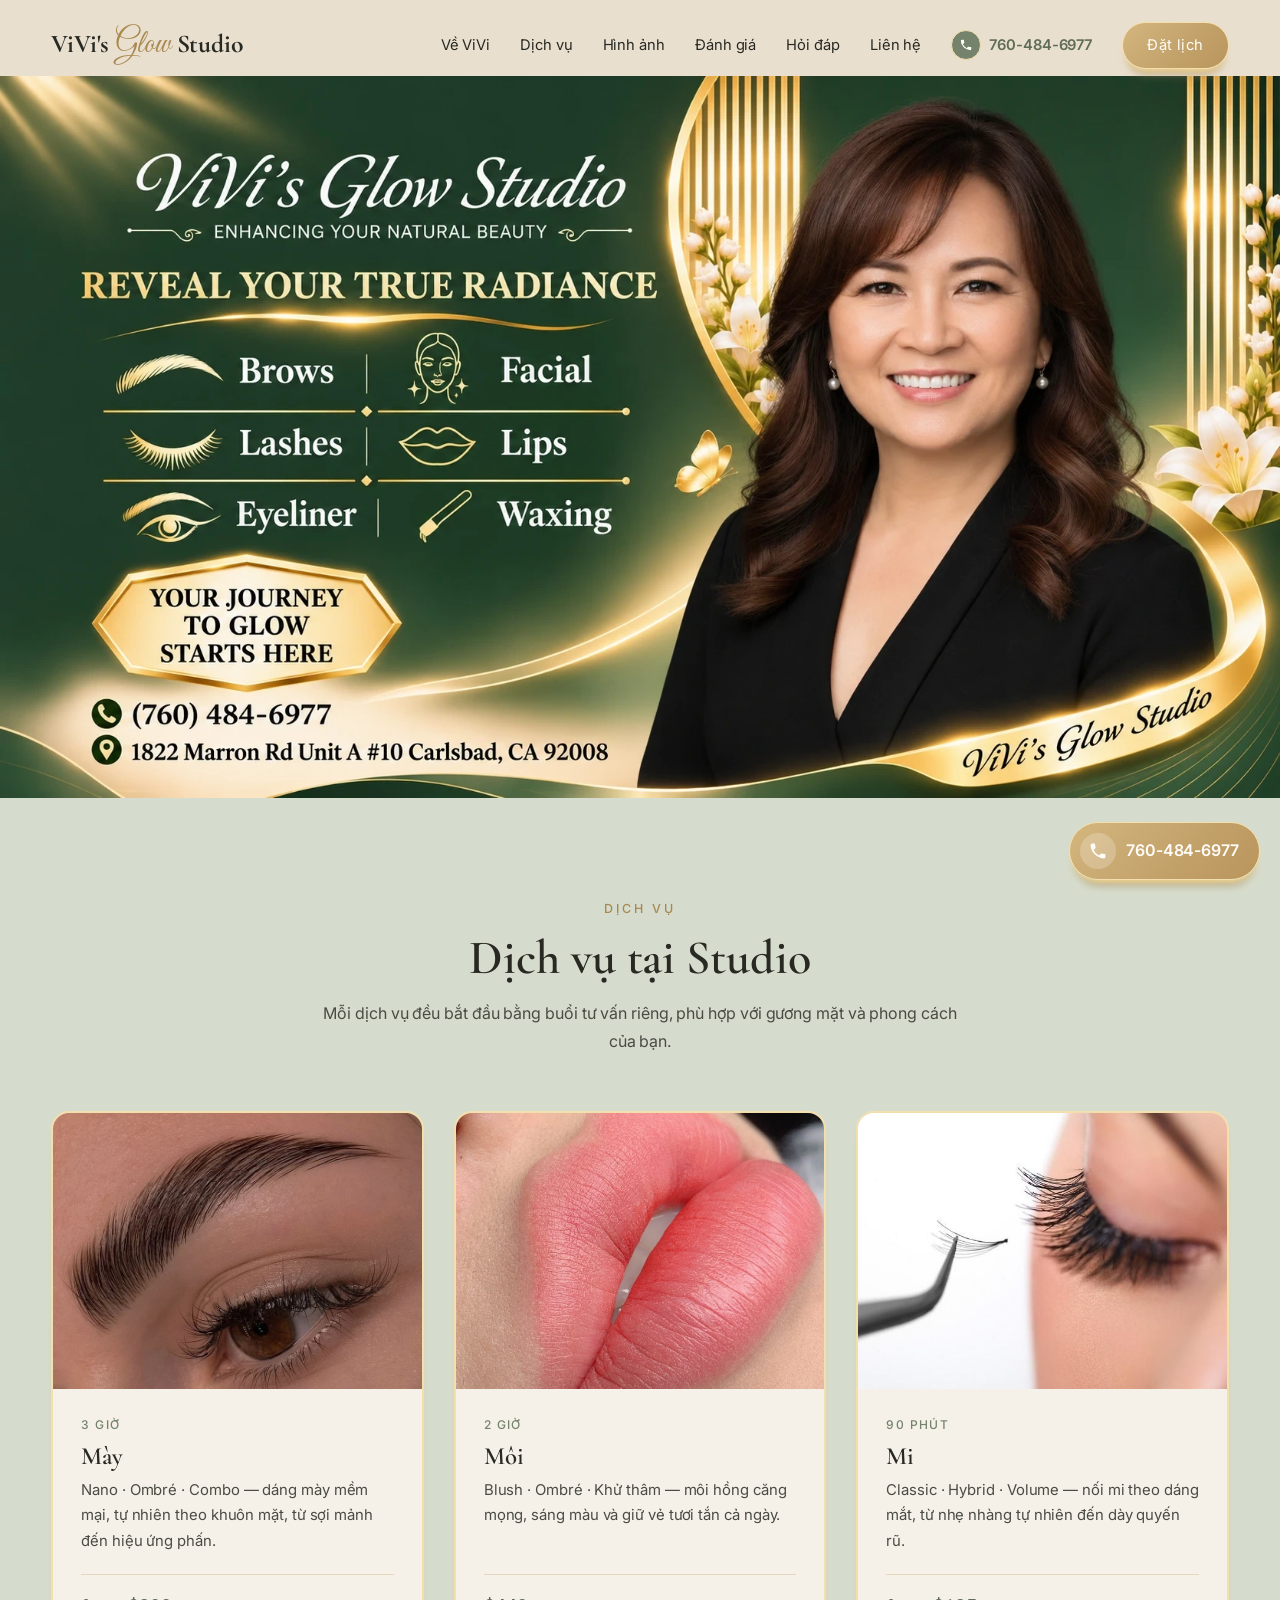
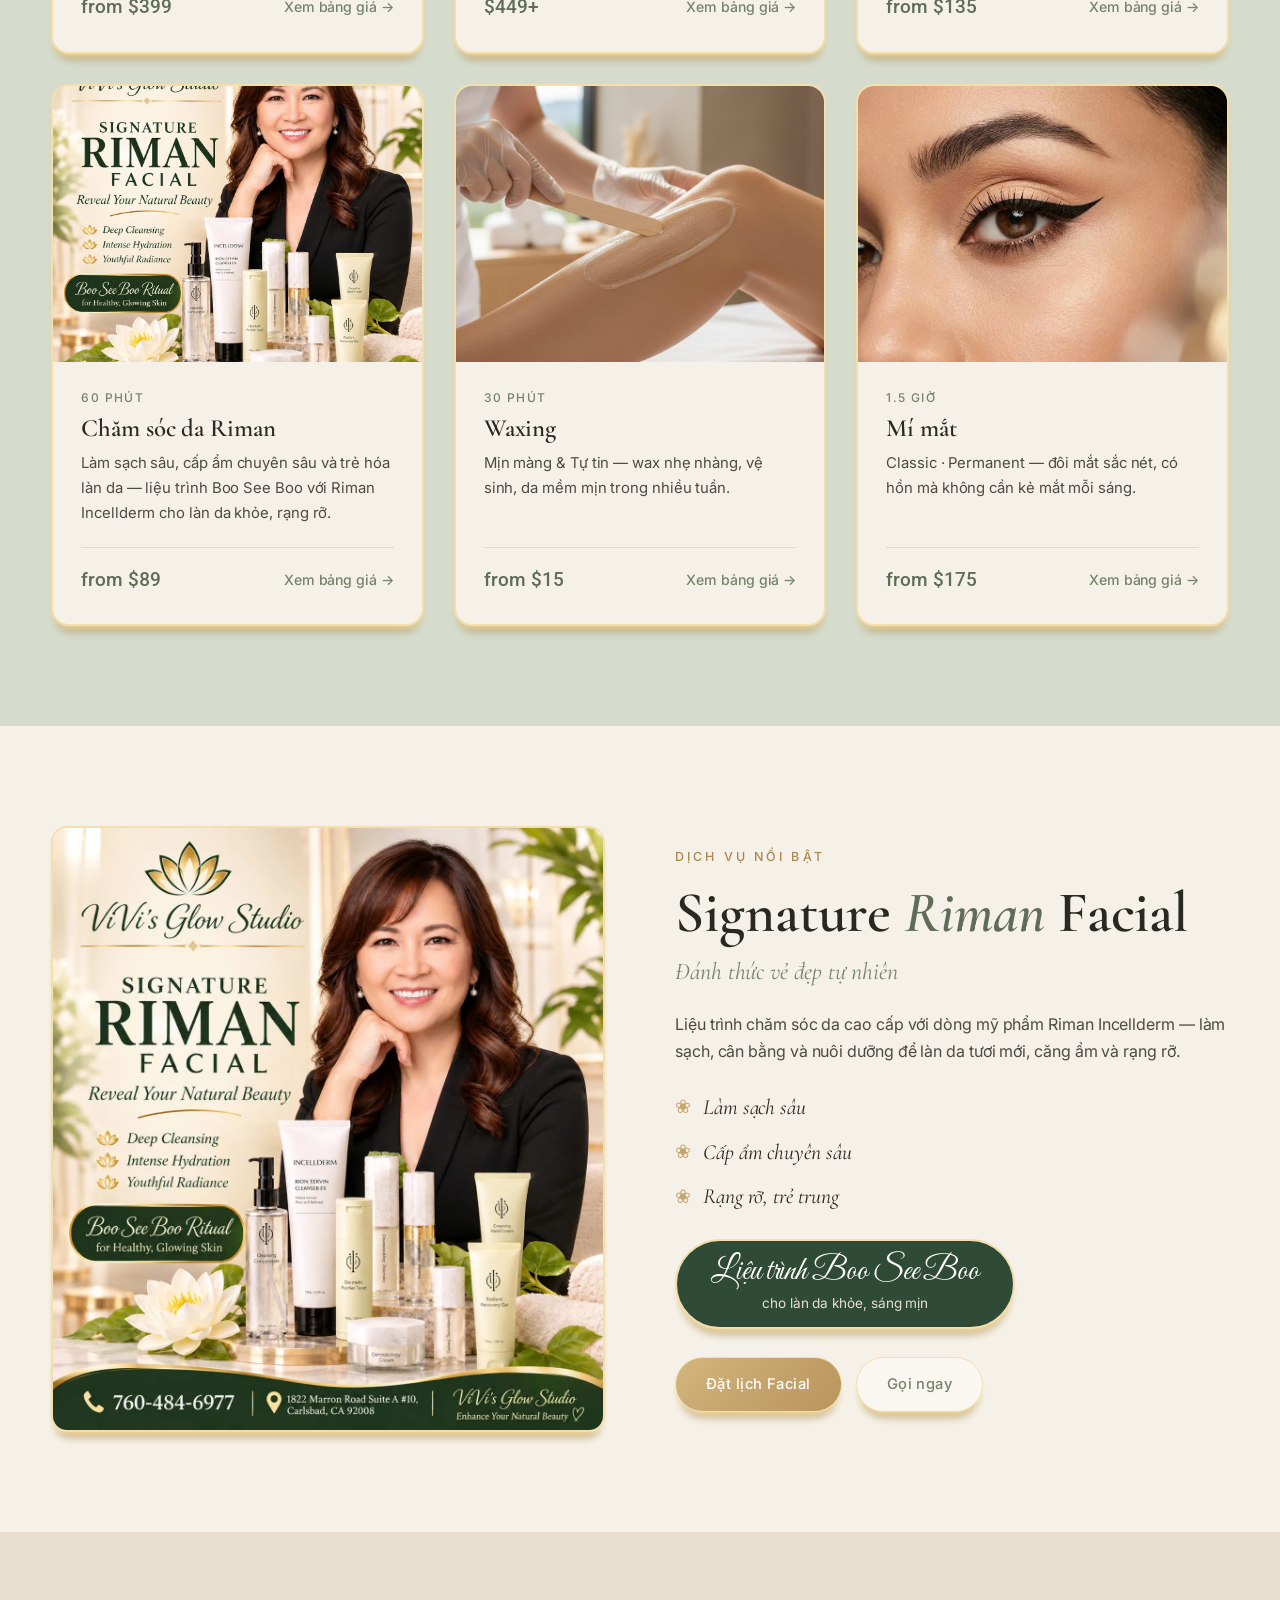
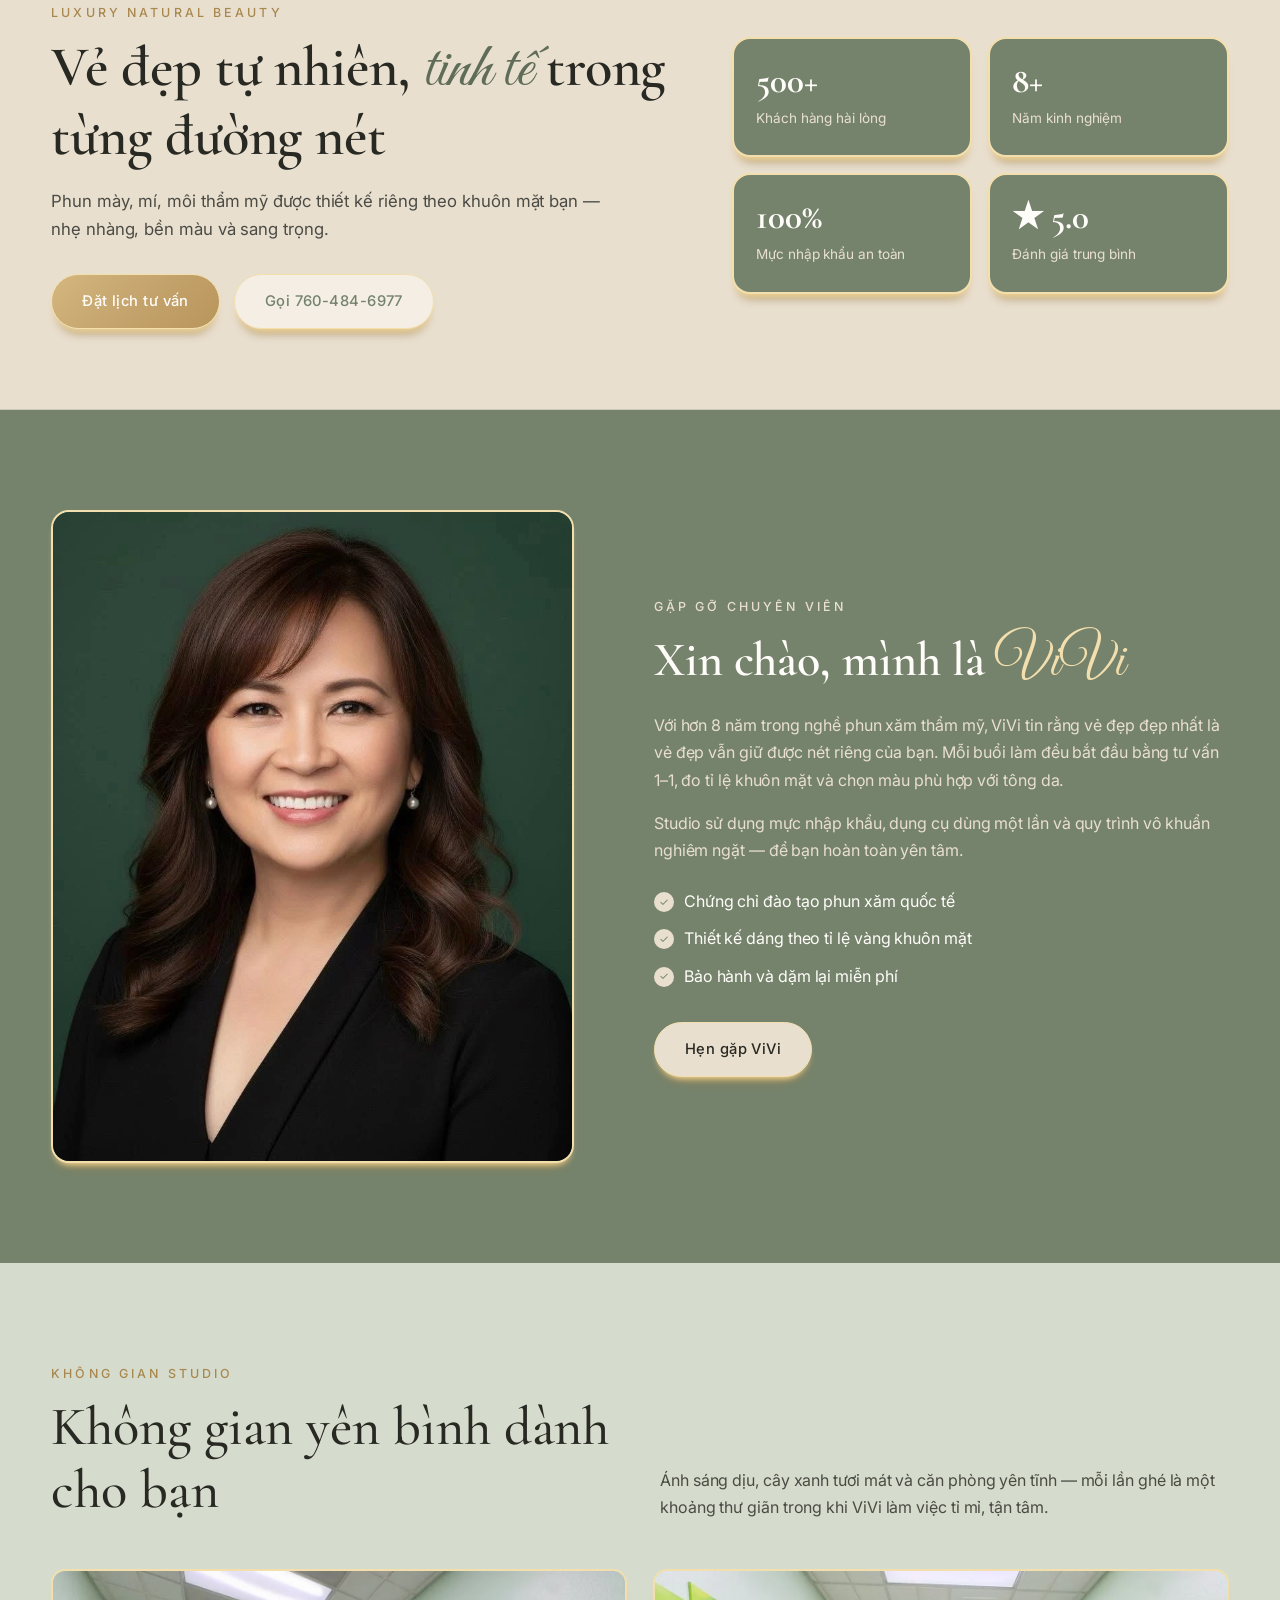
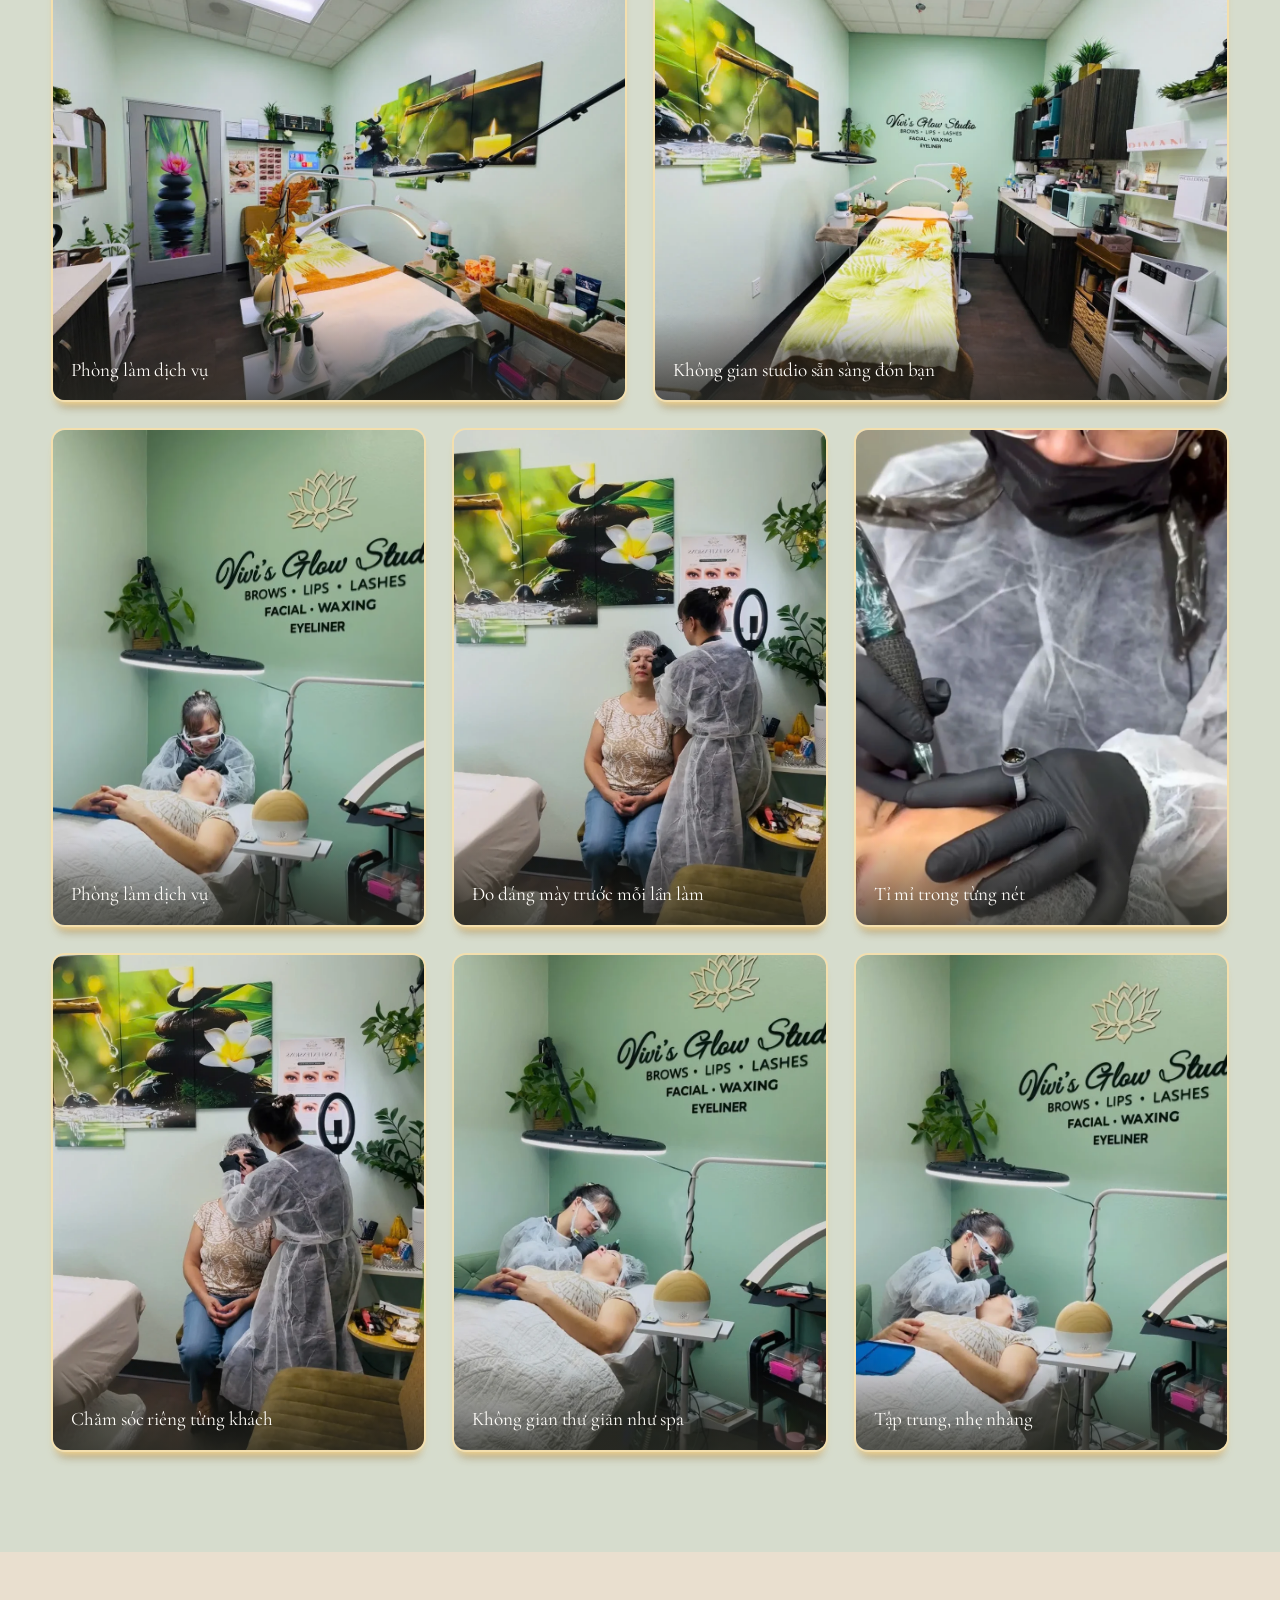
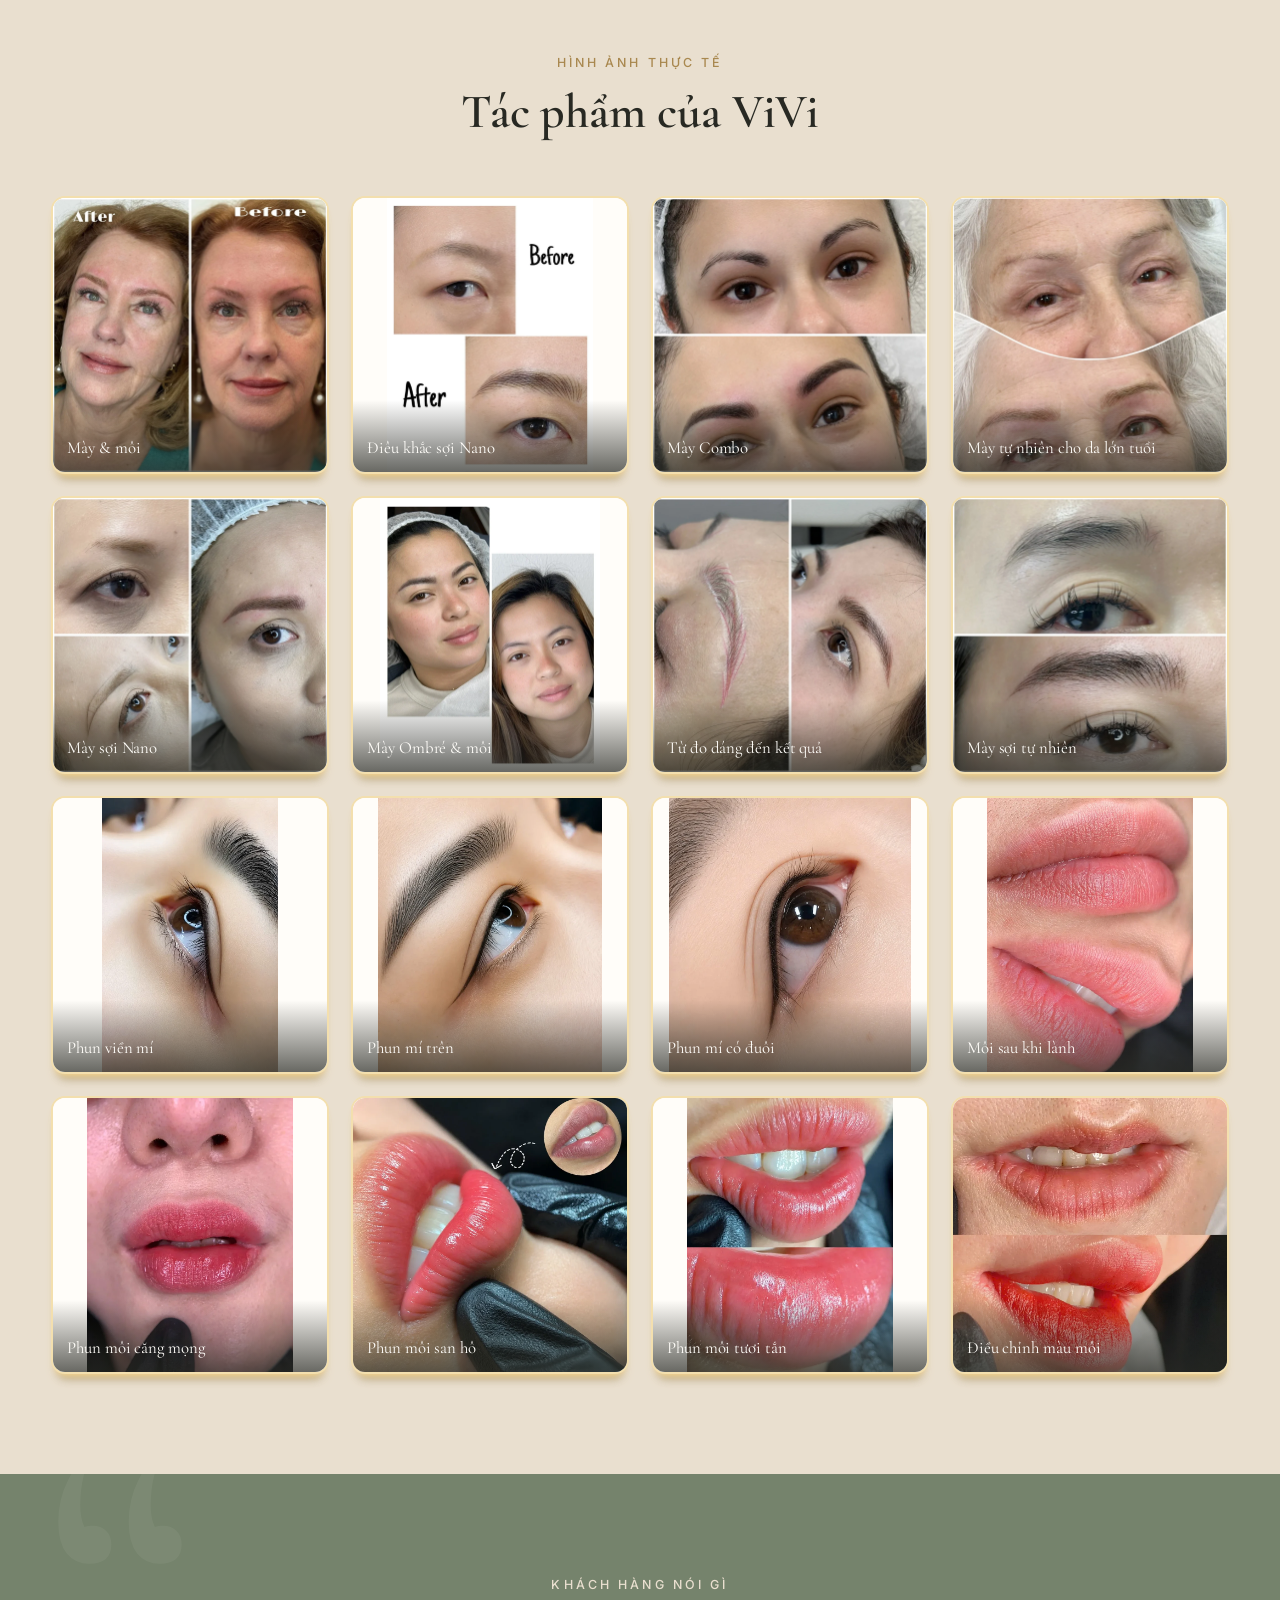
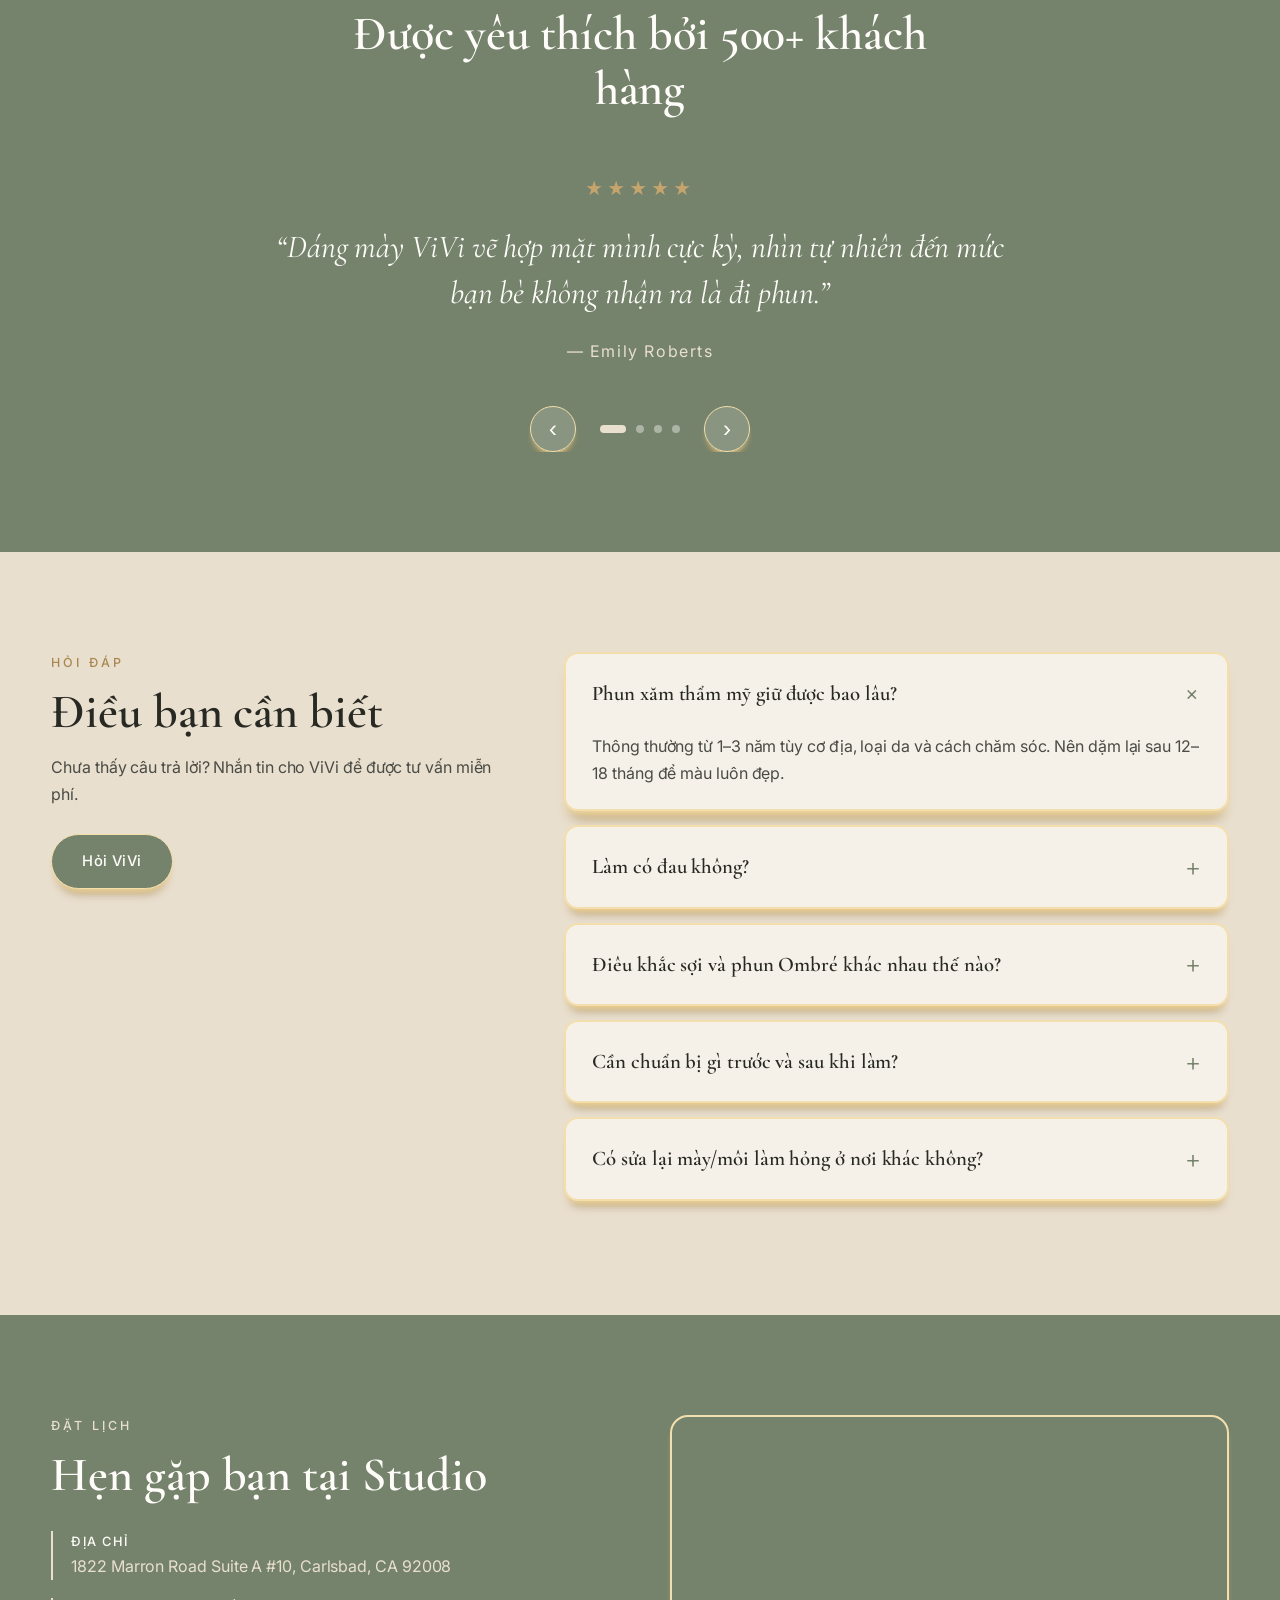
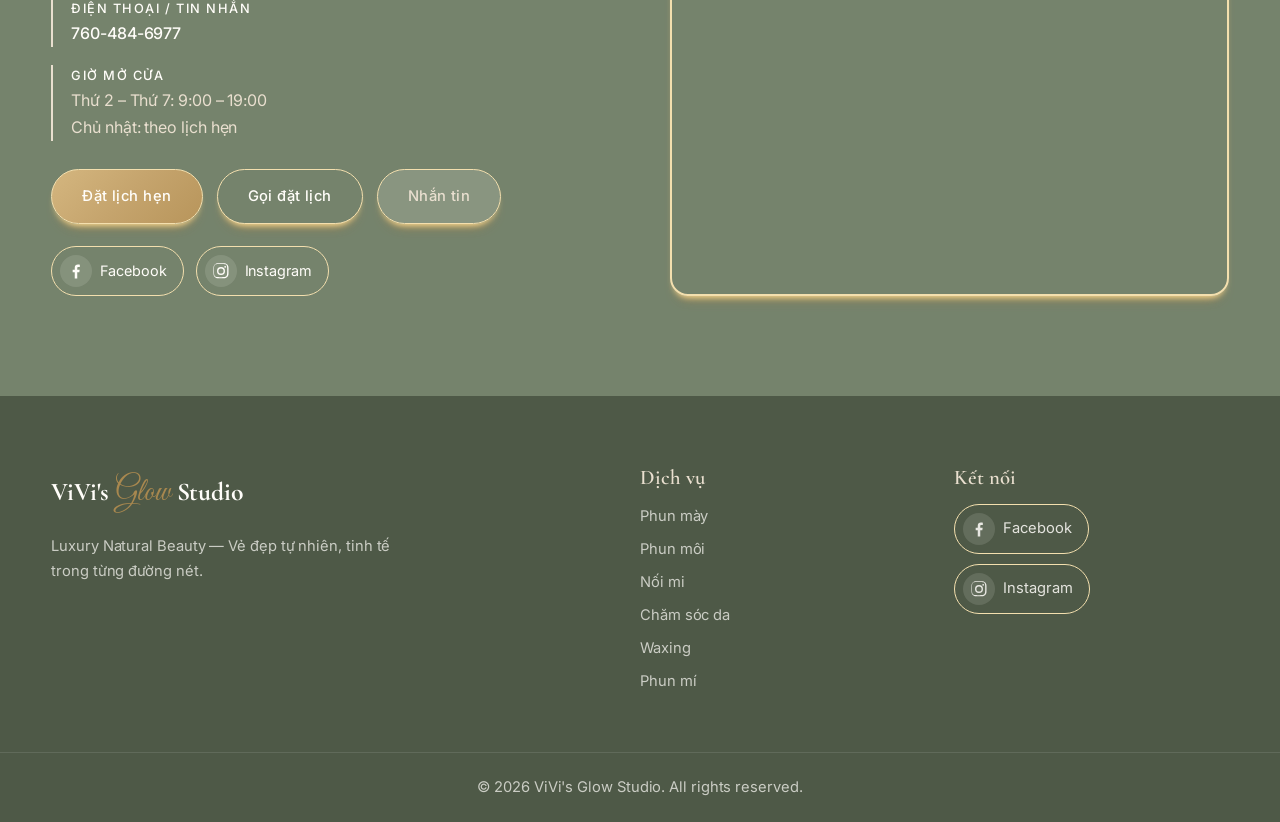
==== commit cf737062: "Service card prices beside names, new lash/brow/lip photos, Lips Scrub - Price shown on the same row" ====
--- a/index-vi.html
+++ b/index-vi.html
@@ -8,7 +8,7 @@
 <link rel="preconnect" href="https://fonts.googleapis.com">
 <link rel="preconnect" href="https://fonts.gstatic.com" crossorigin>
 <link href="https://fonts.googleapis.com/css2?family=Cormorant+Garamond:ital,wght@0,500;0,600;0,700;1,500;1,600&family=Inter:wght@300;400;500;600&family=Great+Vibes&family=Roboto:wght@400;500;700&display=swap" rel="stylesheet">
-<link rel="stylesheet" href="style.css?v=56">
+<link rel="stylesheet" href="style.css?v=57">
 </head>
 <body>
 
--- a/style.css
+++ b/style.css
@@ -812,3 +812,8 @@
 .results__item figcaption{position:absolute;inset:auto 0 0;padding:34px 14px 12px;background:linear-gradient(transparent,rgba(40,41,35,.75));color:var(--white);font-family:var(--serif);font-size:1.1rem;text-align:left}
 @media (max-width:1024px){.results__grid{grid-template-columns:repeat(3,1fr)}}
 @media (max-width:700px){.results__grid{grid-template-columns:1fr 1fr;gap:14px}.results__item figcaption{font-size:.95rem;padding:26px 10px 8px}}
+
+/* Giá nằm cùng hàng với tên dịch vụ */
+.tcard__head{display:flex;justify-content:space-between;align-items:baseline;gap:14px;margin-bottom:6px}
+.tcard__head h3{margin:0}
+.tcard__price{font-family:'Roboto',var(--sans);font-weight:500;font-size:1.3rem;color:var(--gold-dark);white-space:nowrap}
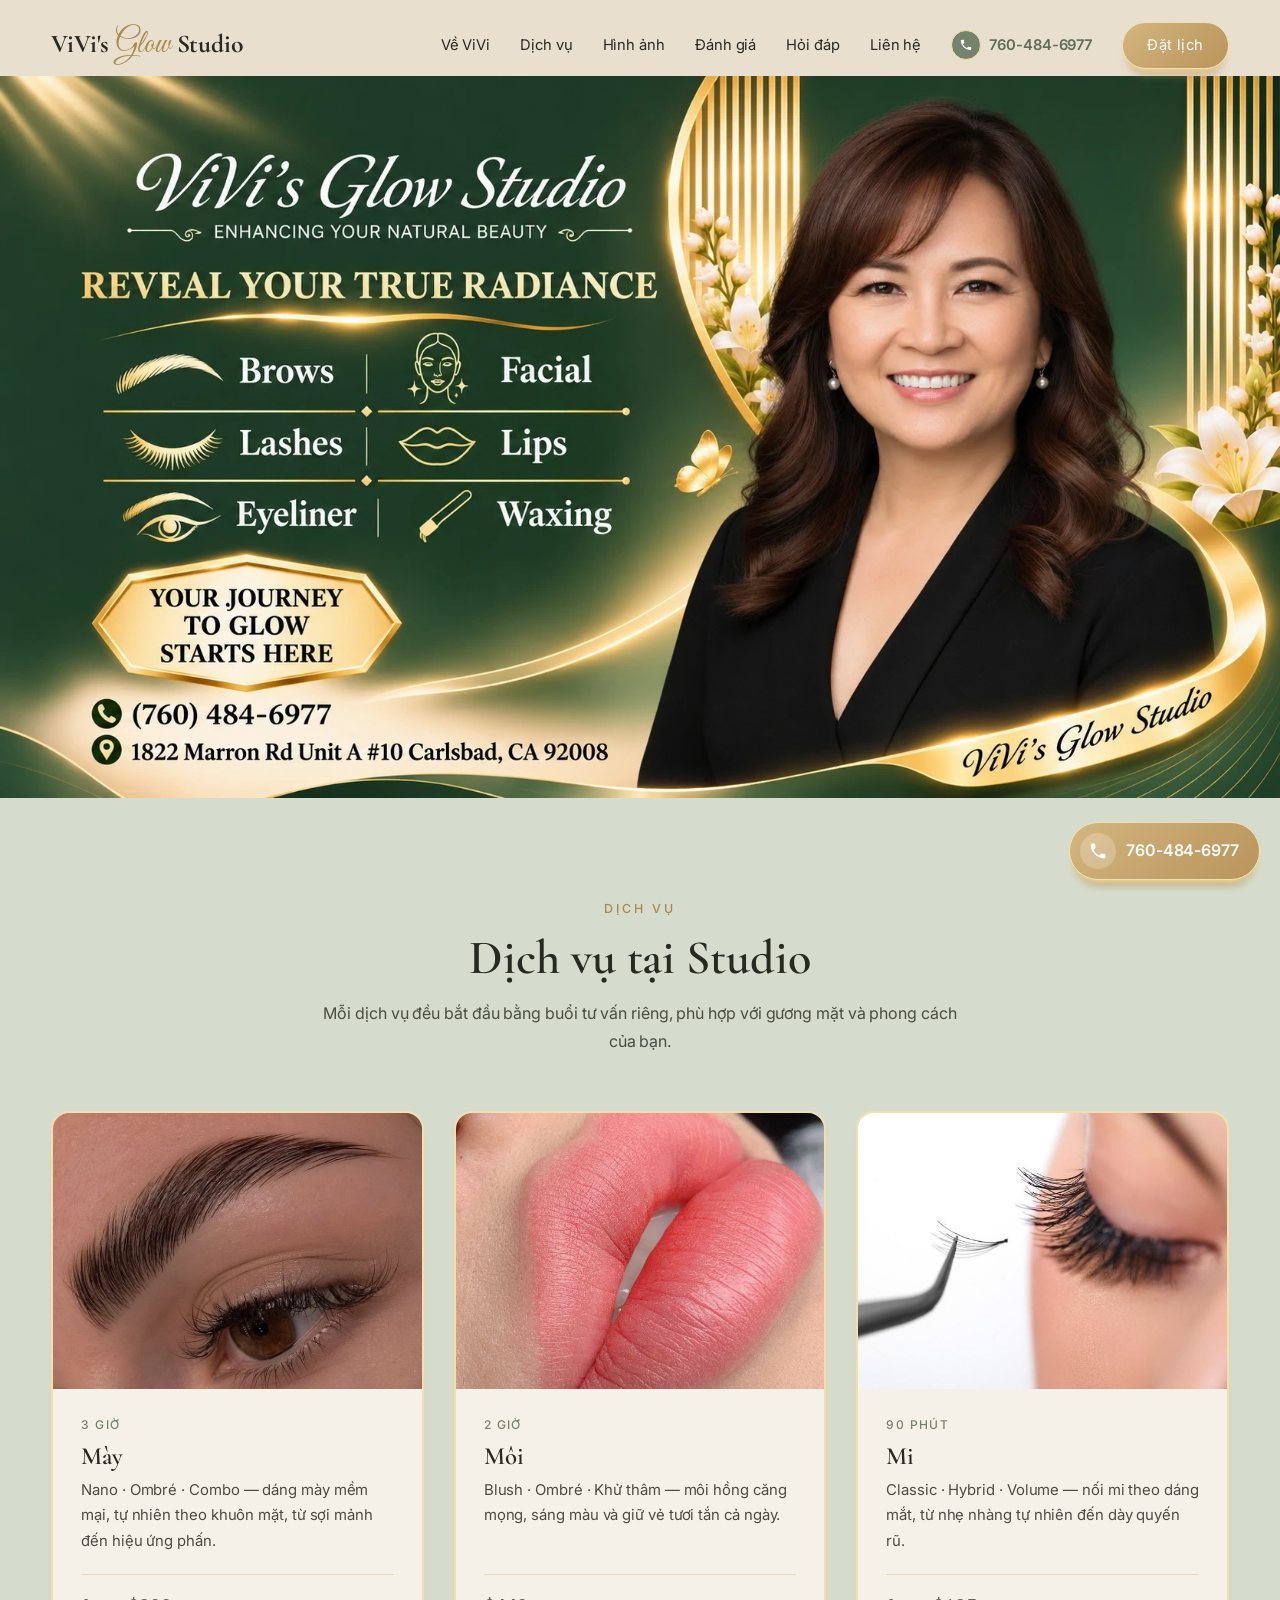
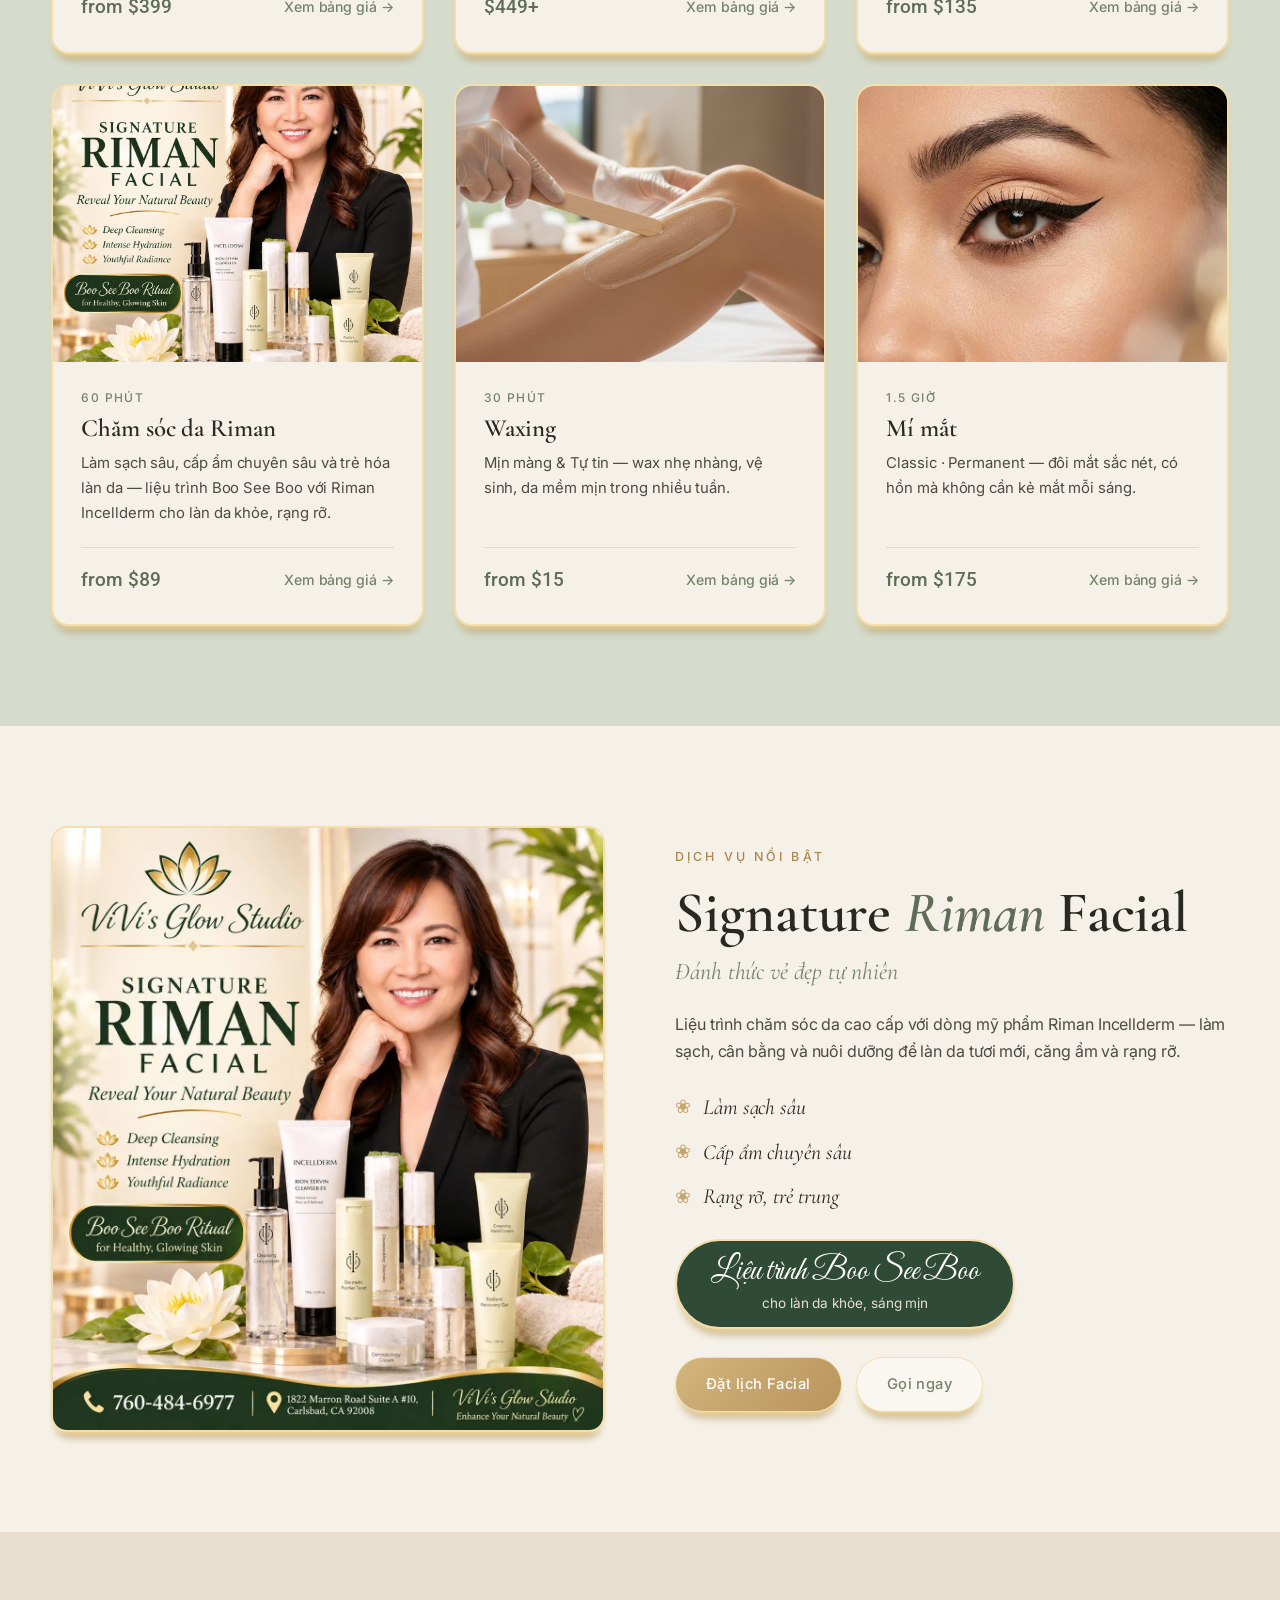
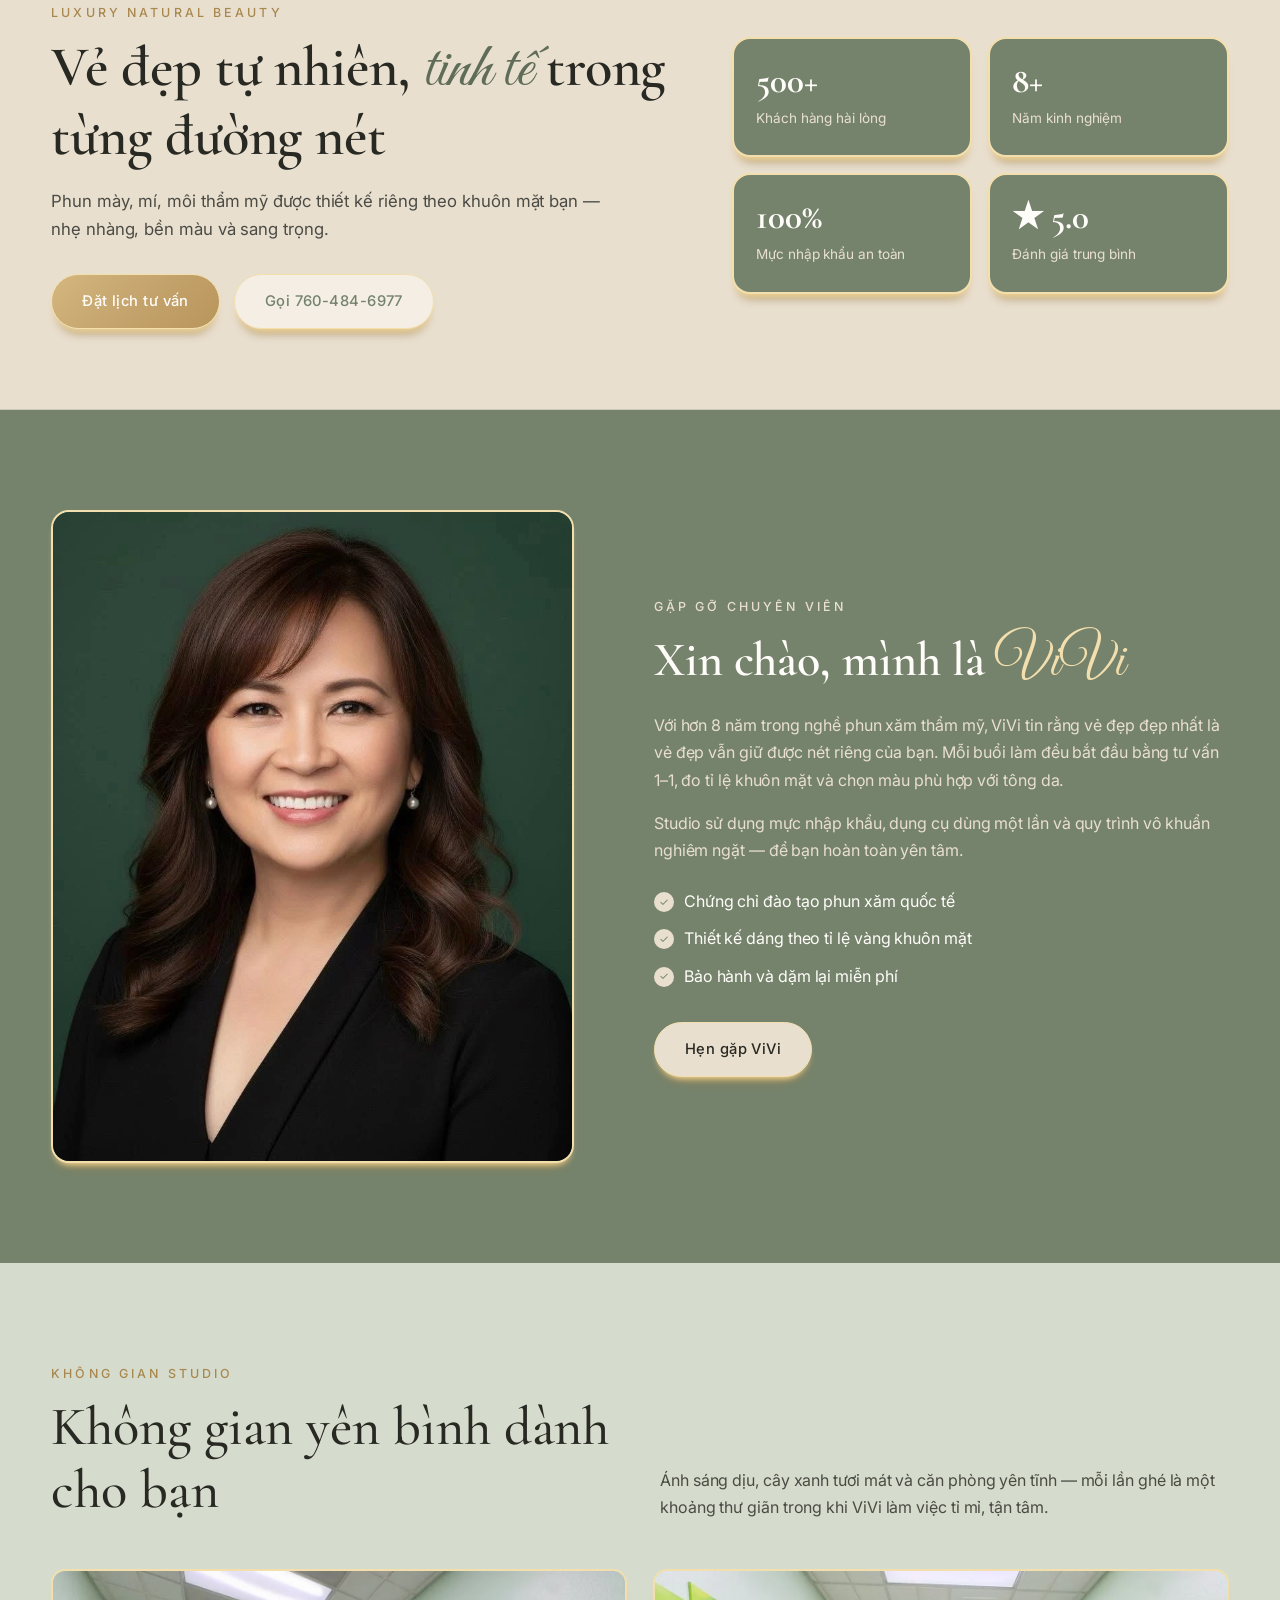
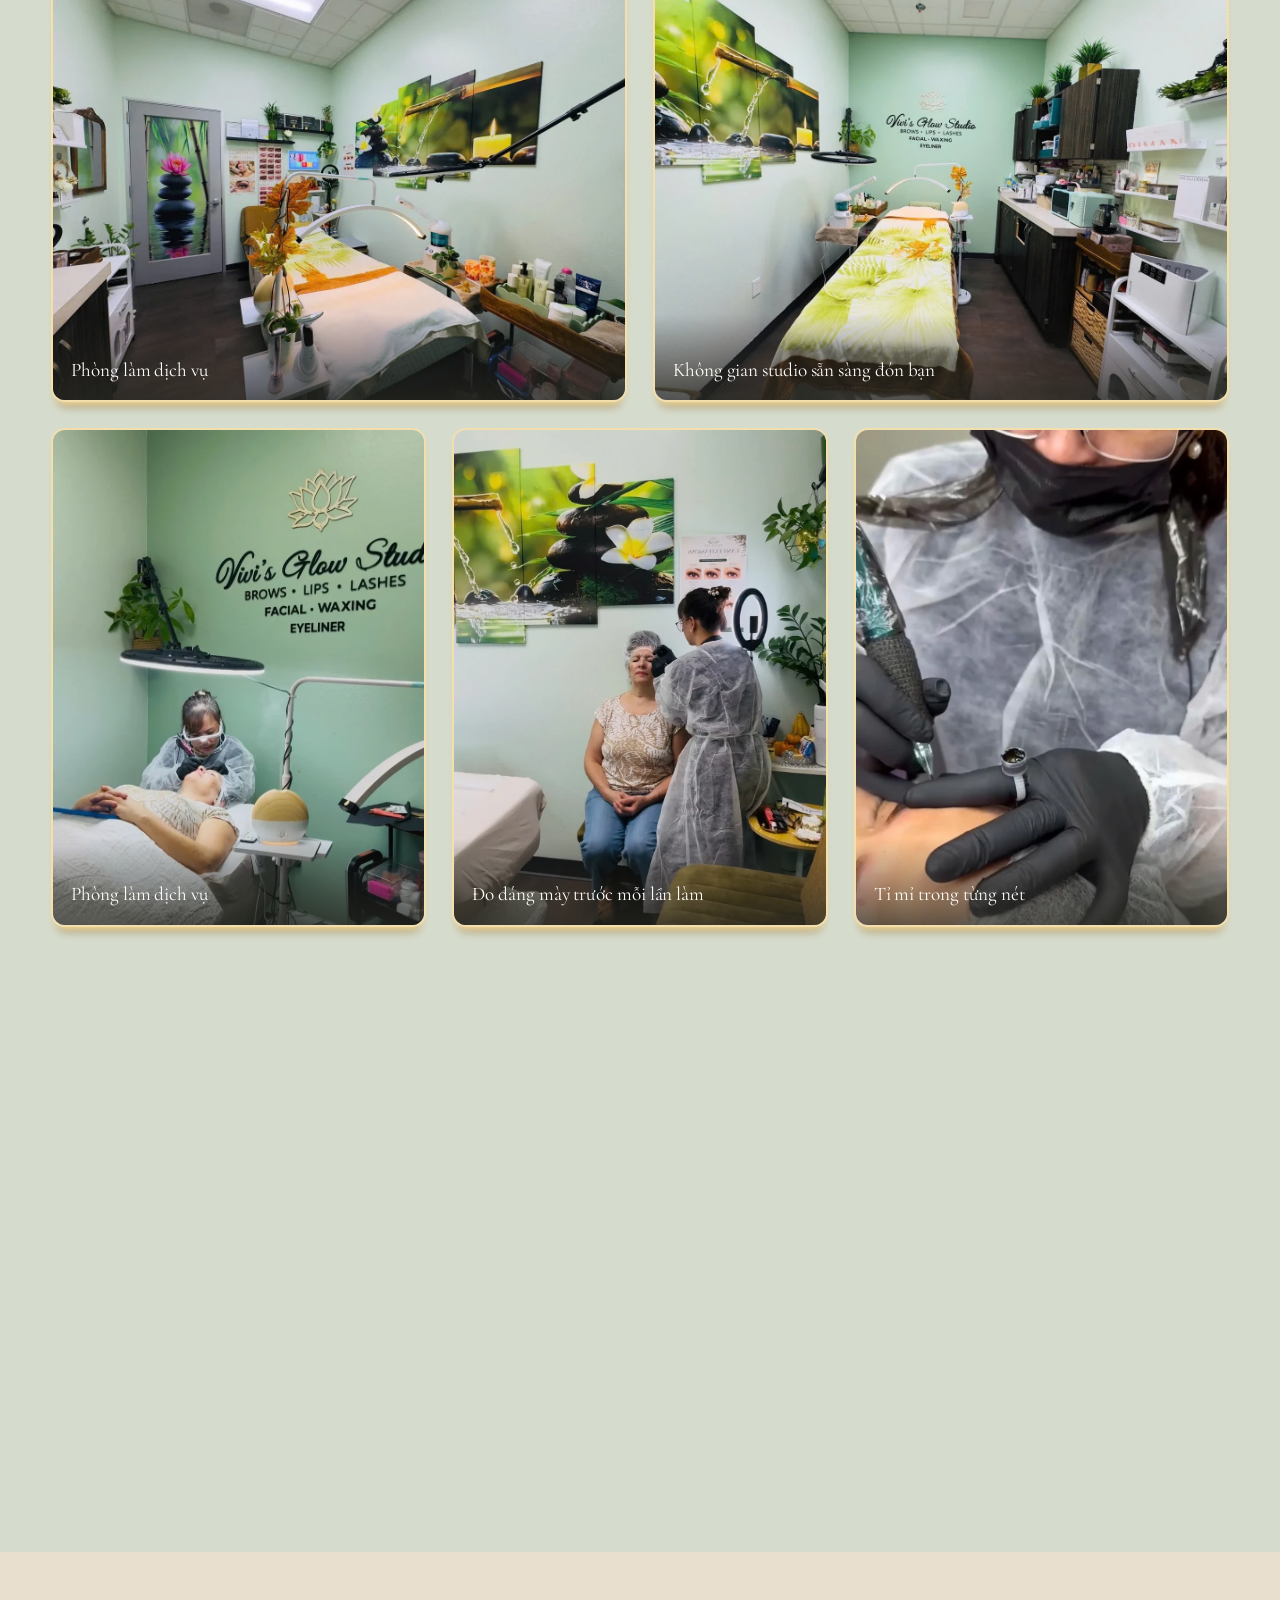
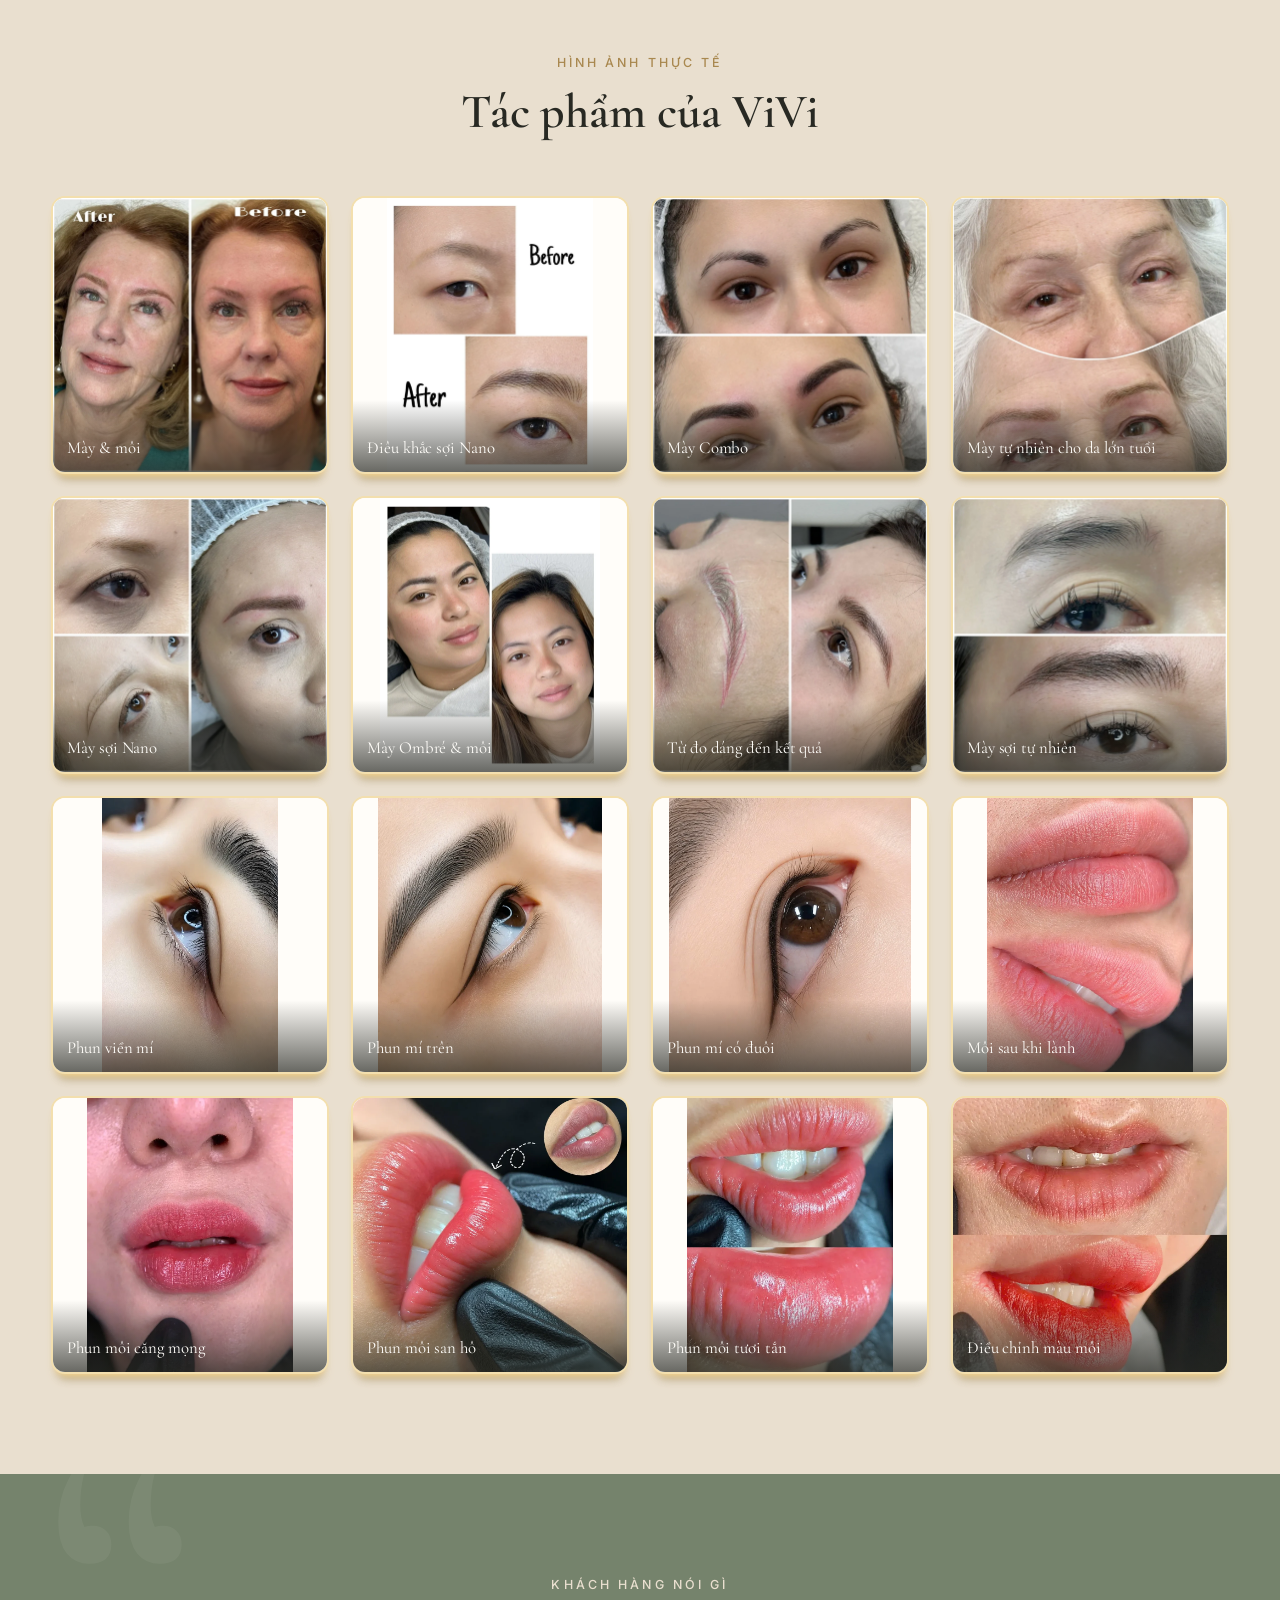
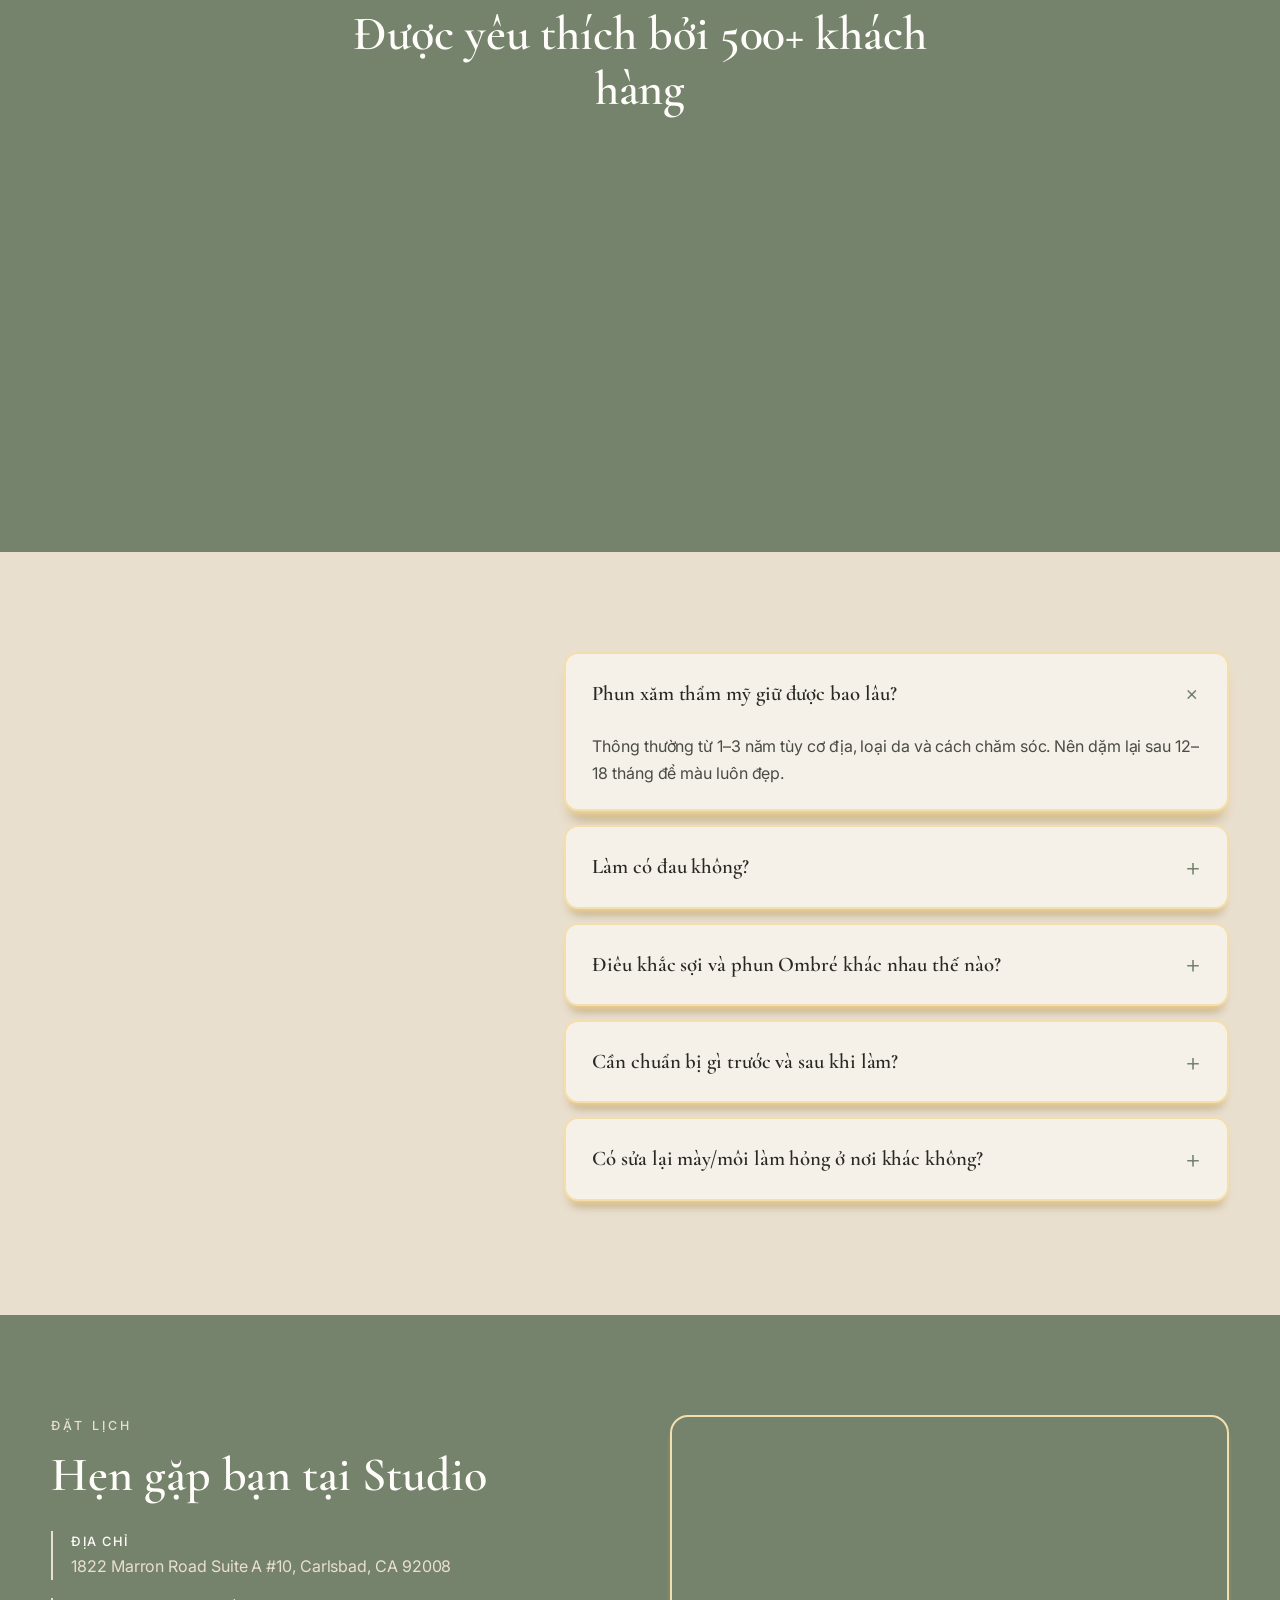
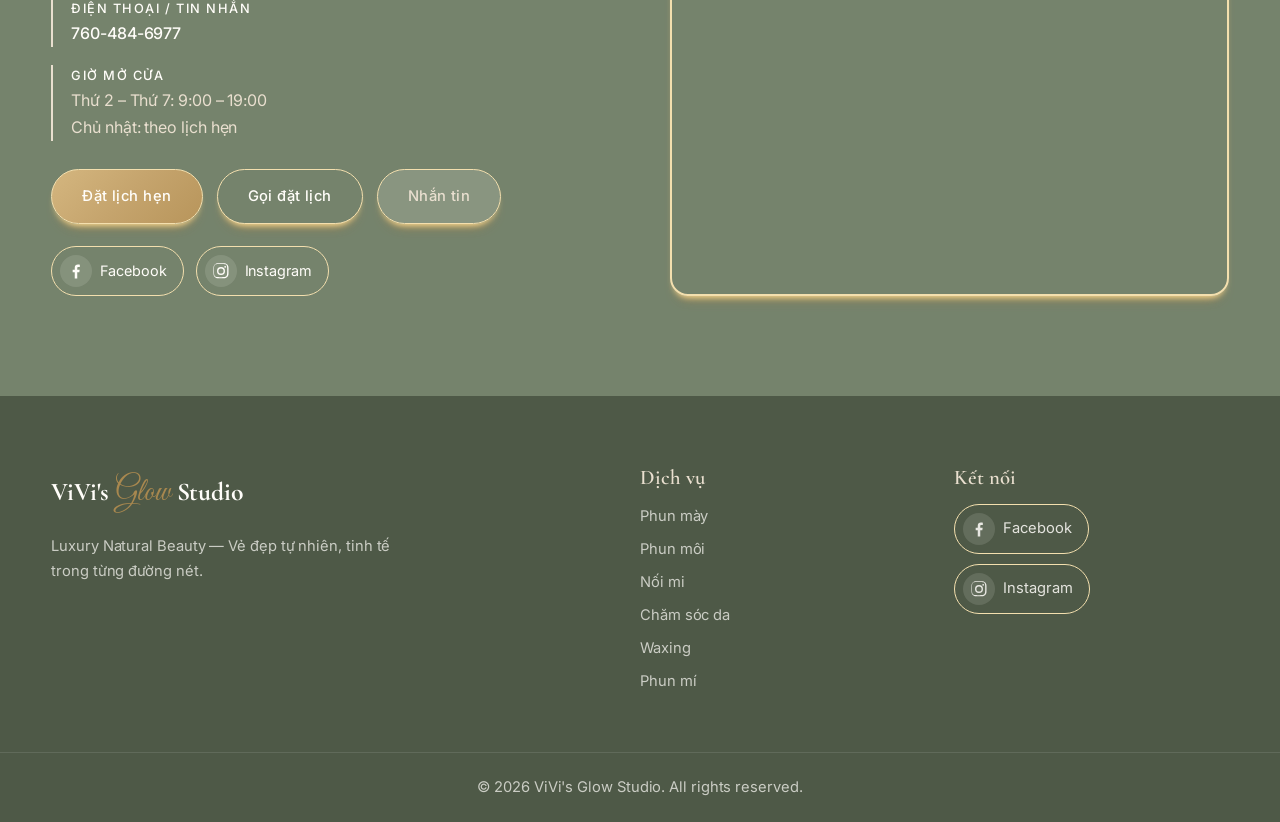
==== commit 9fd56ad8: "Booking form saves requests to vivisglowstudio.com - Book form posts to the ViVi's Glow Bookings plu" ====
--- a/index-vi.html
+++ b/index-vi.html
@@ -8,7 +8,7 @@
 <link rel="preconnect" href="https://fonts.googleapis.com">
 <link rel="preconnect" href="https://fonts.gstatic.com" crossorigin>
 <link href="https://fonts.googleapis.com/css2?family=Cormorant+Garamond:ital,wght@0,500;0,600;0,700;1,500;1,600&family=Inter:wght@300;400;500;600&family=Great+Vibes&family=Roboto:wght@400;500;700&display=swap" rel="stylesheet">
-<link rel="stylesheet" href="style.css?v=57">
+<link rel="stylesheet" href="style.css?v=58">
 </head>
 <body>
 
@@ -311,6 +311,6 @@
 <!-- Nút gọi nổi -->
 <a href="tel:+17604846977" class="float-call" aria-label="Gọi ngay: 760-484-6977"><svg viewBox="0 0 24 24" aria-hidden="true"><path d="M6.6 10.8a15.1 15.1 0 0 0 6.6 6.6l2.2-2.2c.3-.3.7-.4 1-.2 1.1.4 2.3.6 3.6.6.6 0 1 .4 1 1V20c0 .6-.4 1-1 1A17 17 0 0 1 3 4c0-.6.4-1 1-1h3.5c.6 0 1 .4 1 1 0 1.3.2 2.5.6 3.6.1.3 0 .7-.2 1L6.6 10.8z"/></svg><span class="float-call__num">760-484-6977</span></a>
 
-<script src="script.js?v=51"></script>
+<script src="script.js?v=50"></script>
 </body>
 </html>
--- a/style.css
+++ b/style.css
@@ -817,3 +817,4 @@
 .tcard__head{display:flex;justify-content:space-between;align-items:baseline;gap:14px;margin-bottom:6px}
 .tcard__head h3{margin:0}
 .tcard__price{font-family:'Roboto',var(--sans);font-weight:500;font-size:1.3rem;color:var(--gold-dark);white-space:nowrap}
+.bform__err{color:#a3341f;font-size:.85rem;text-align:center;margin:0}
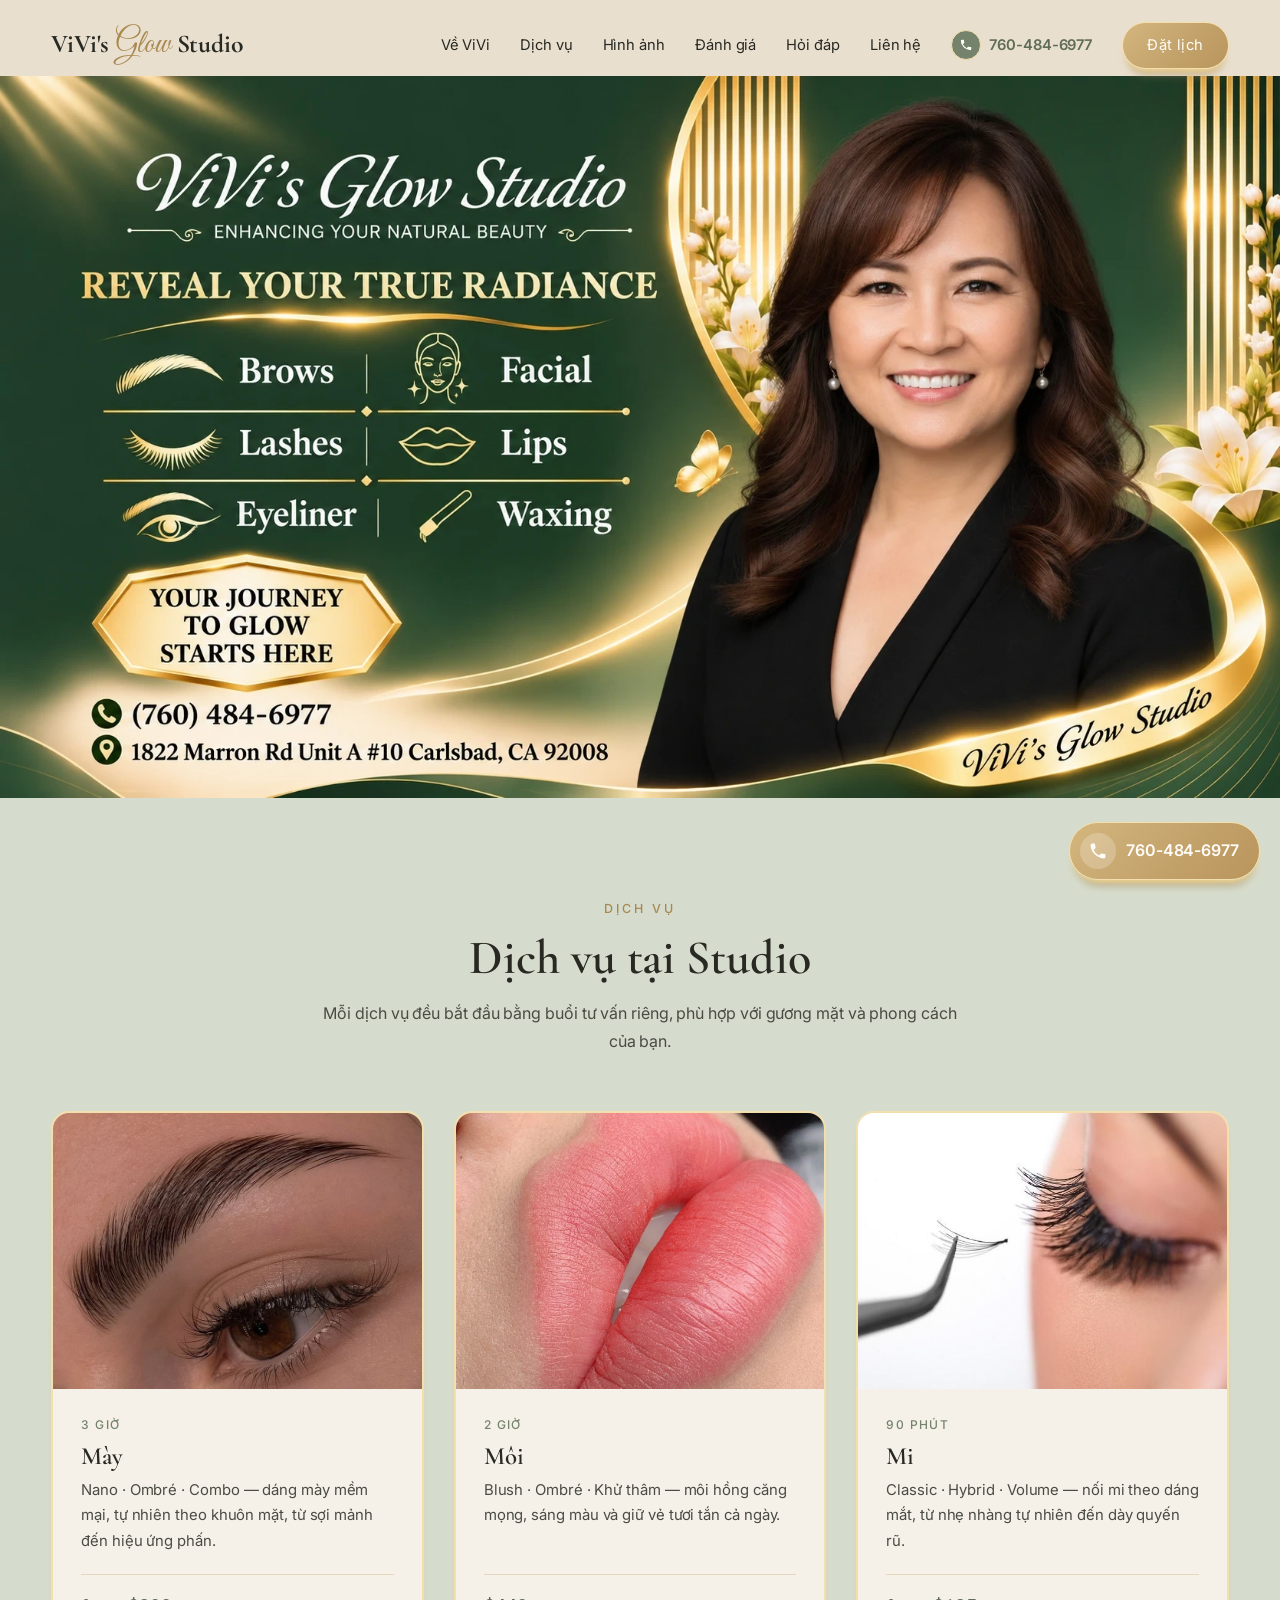
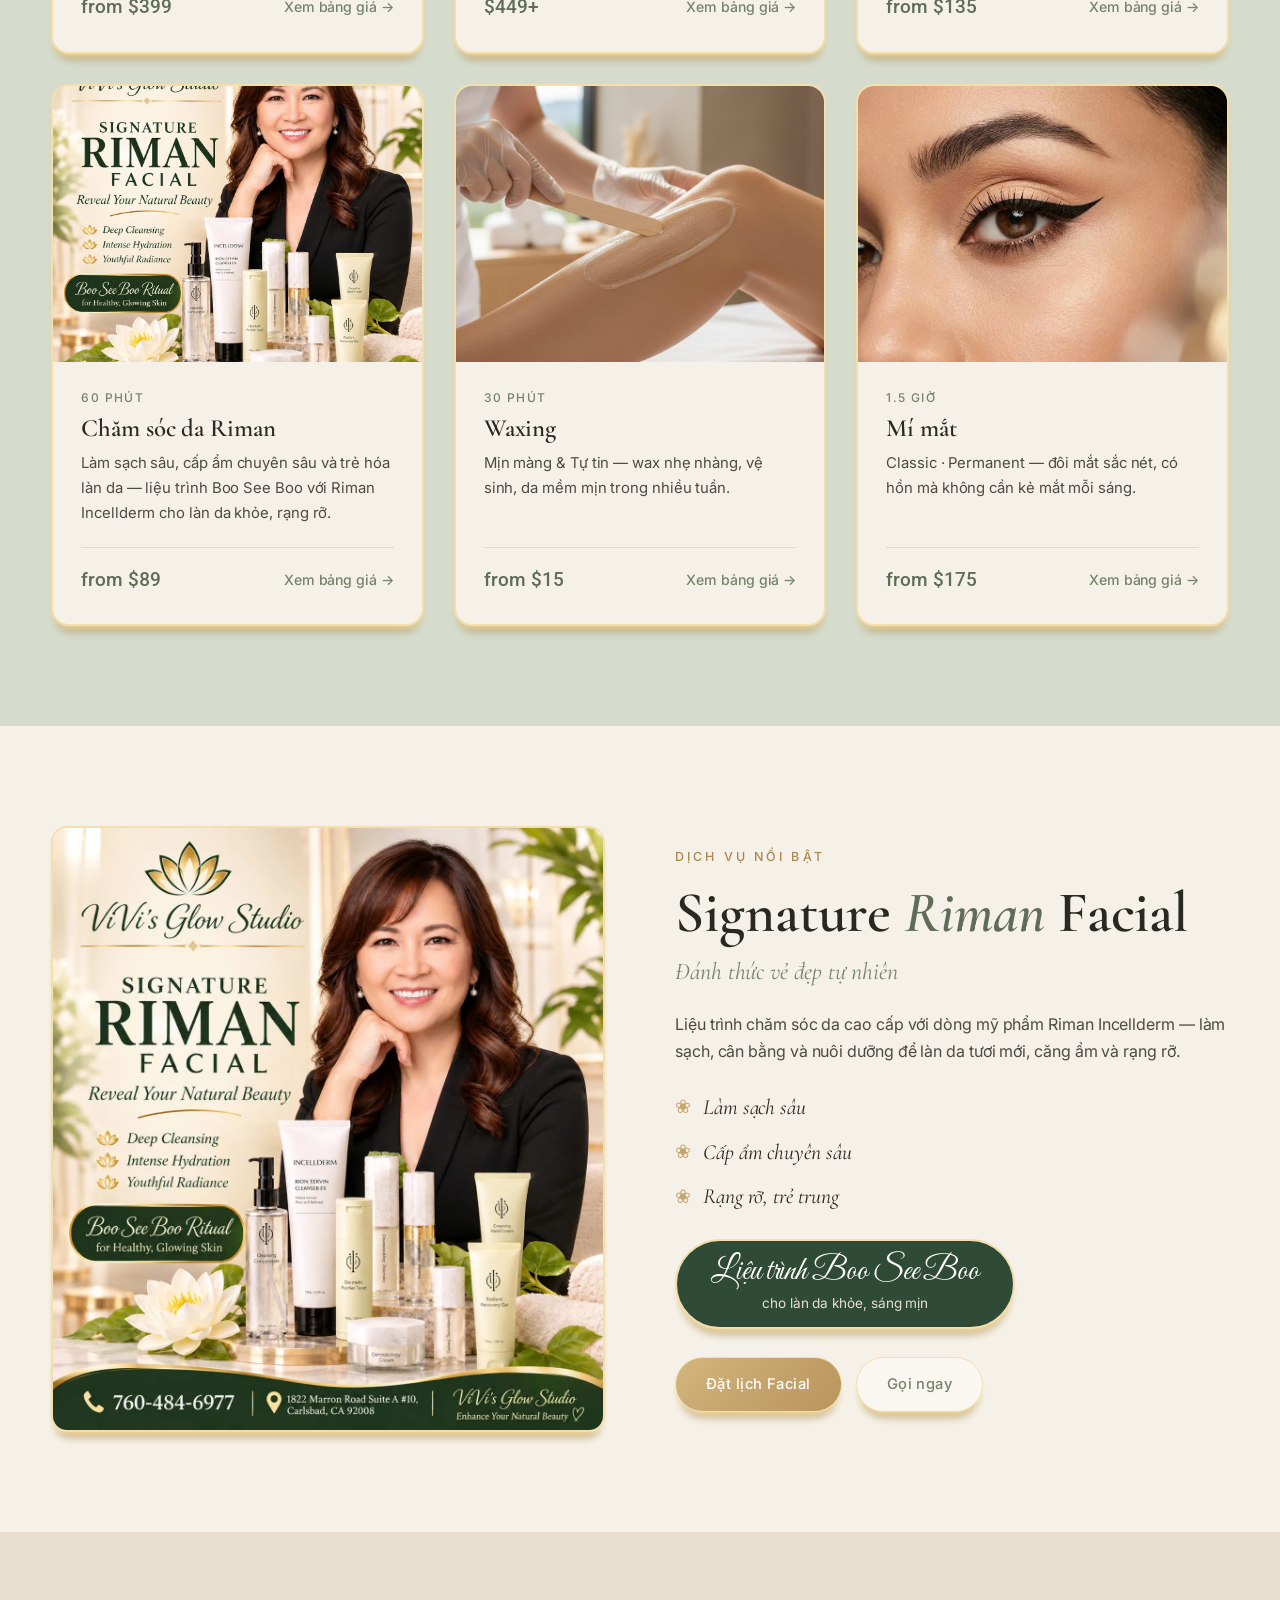
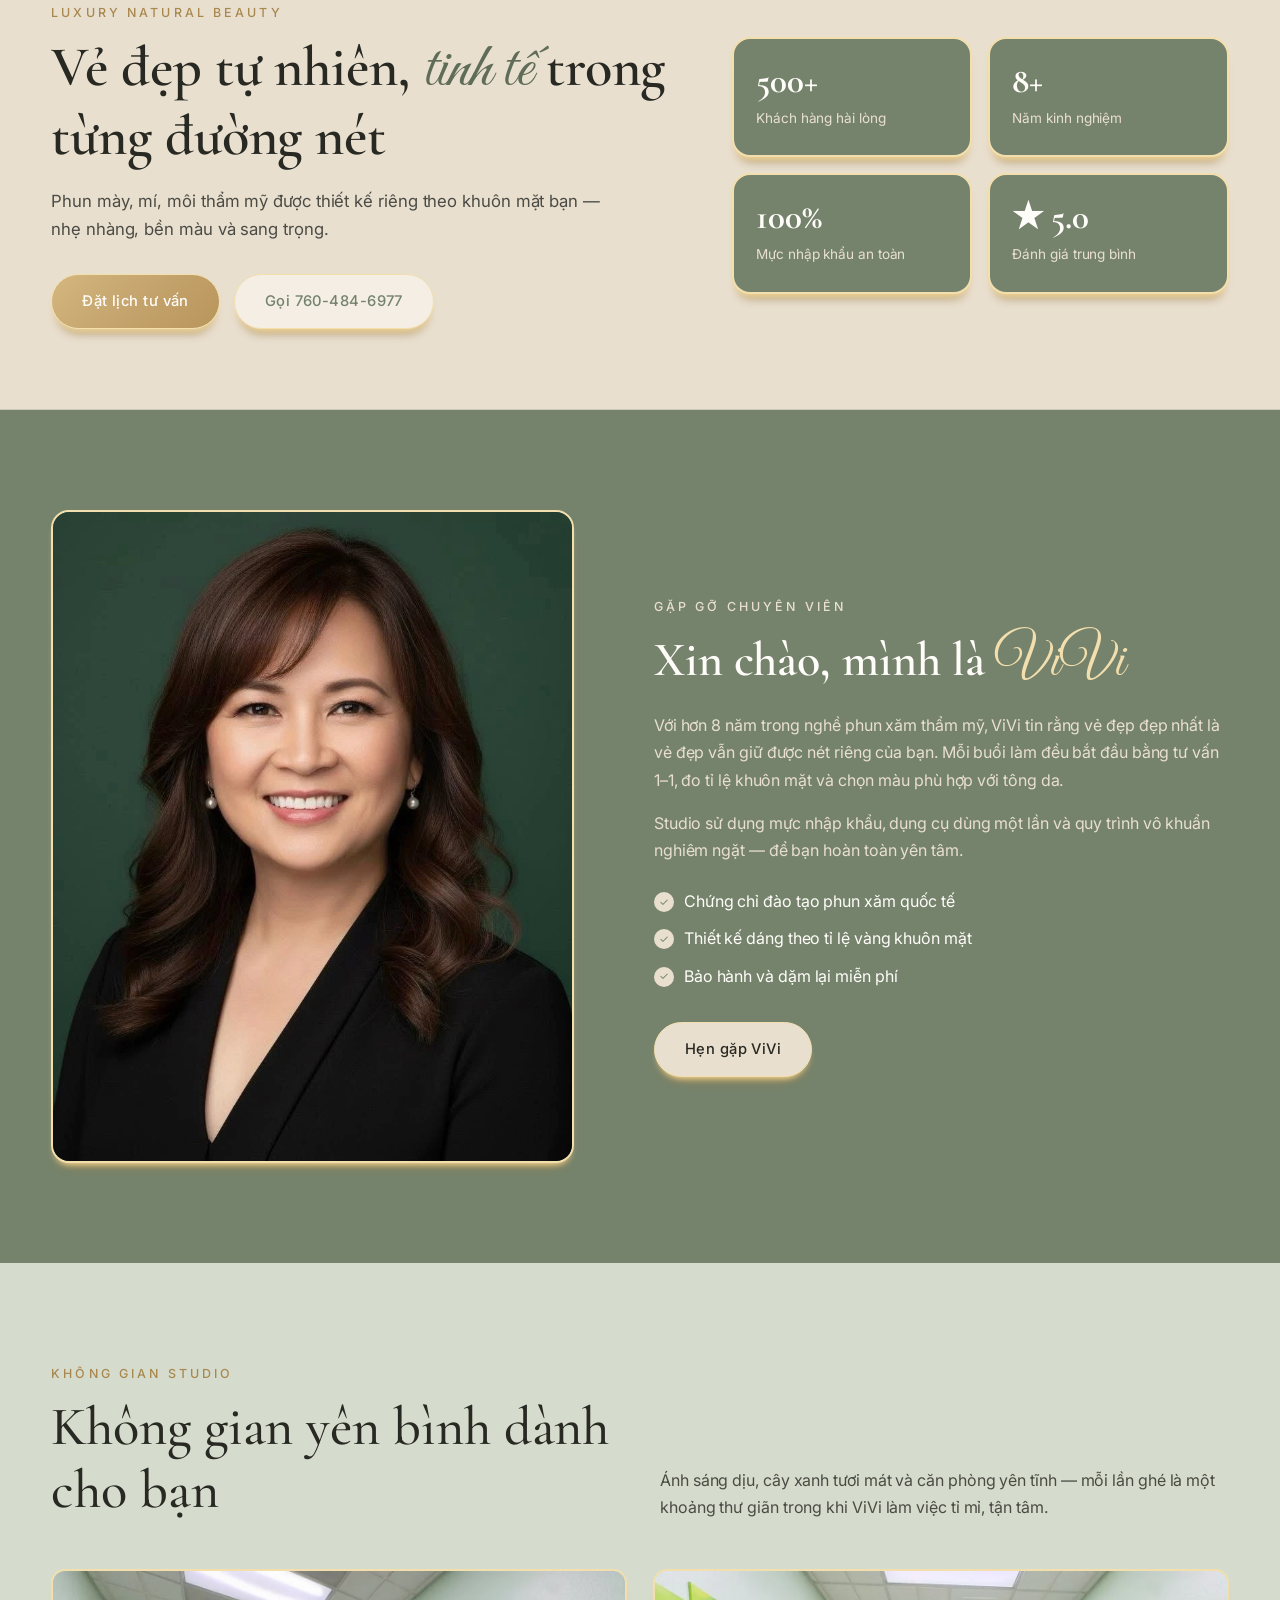
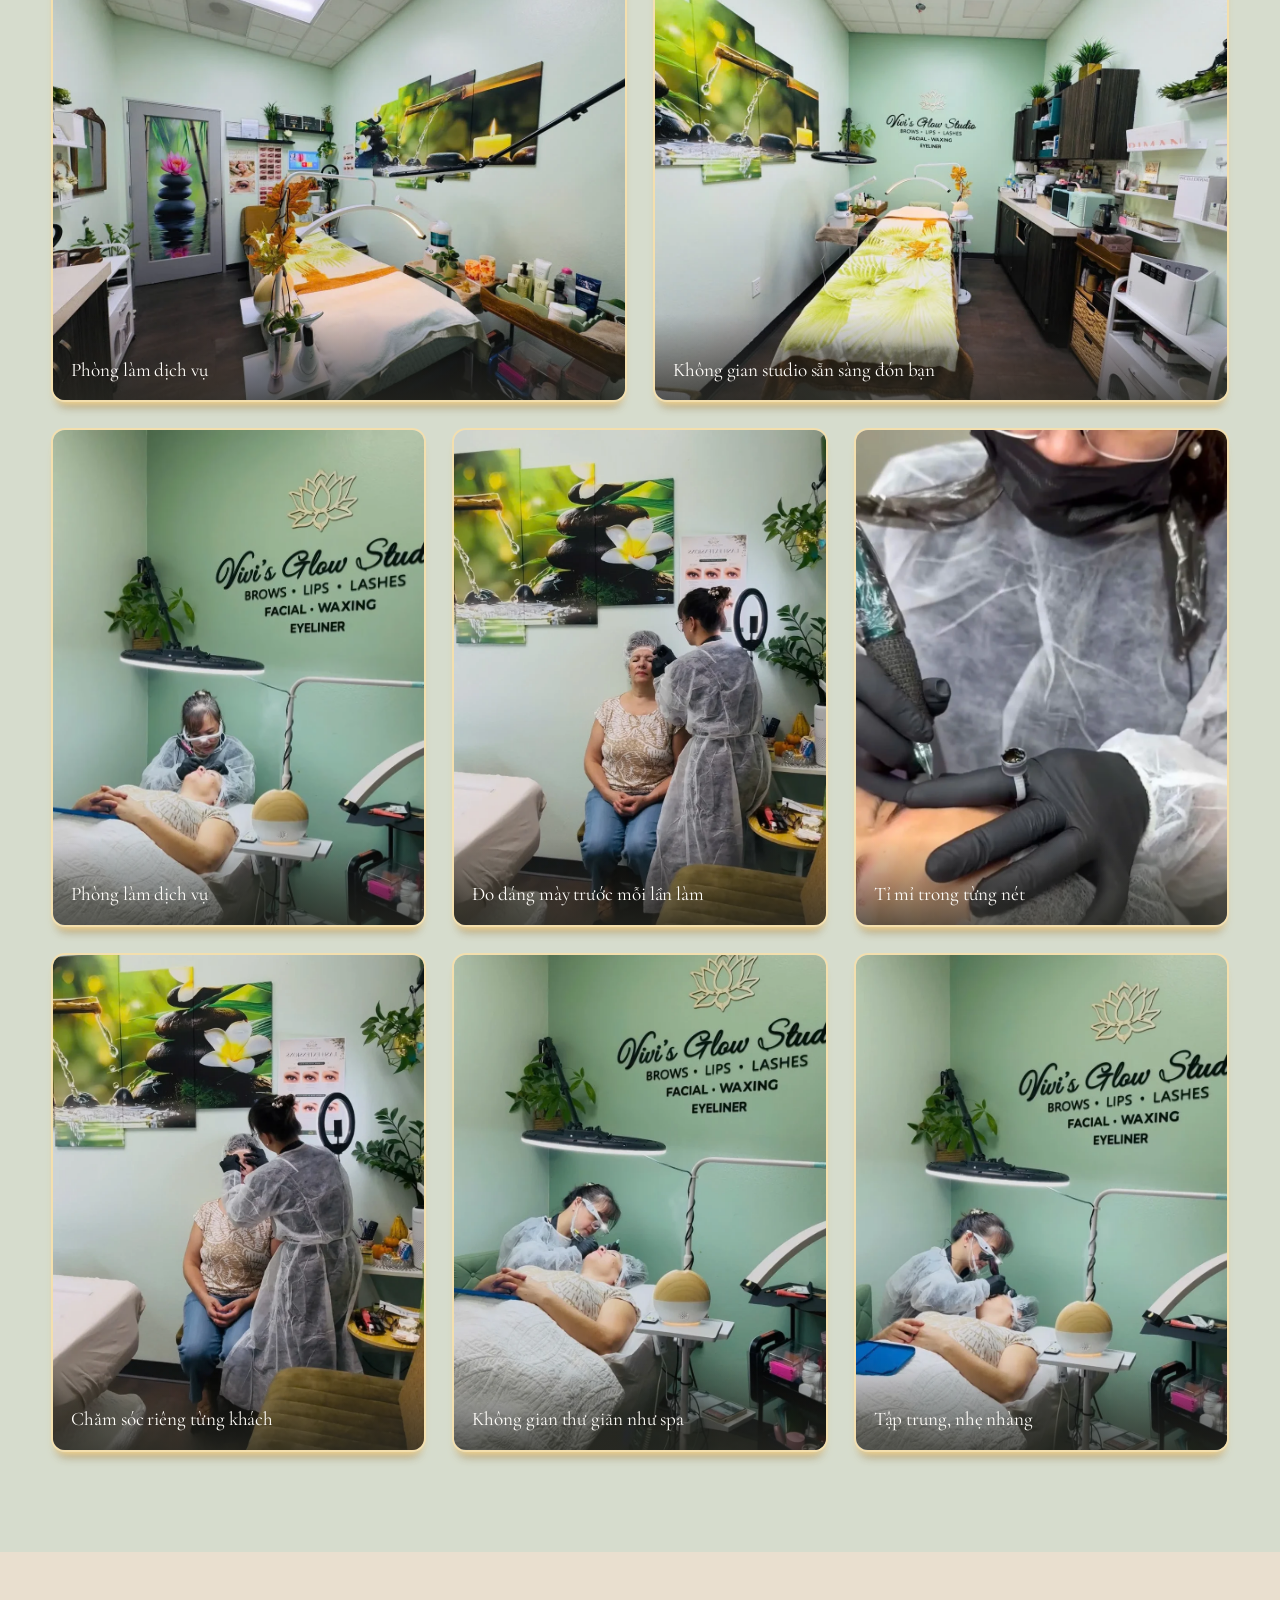
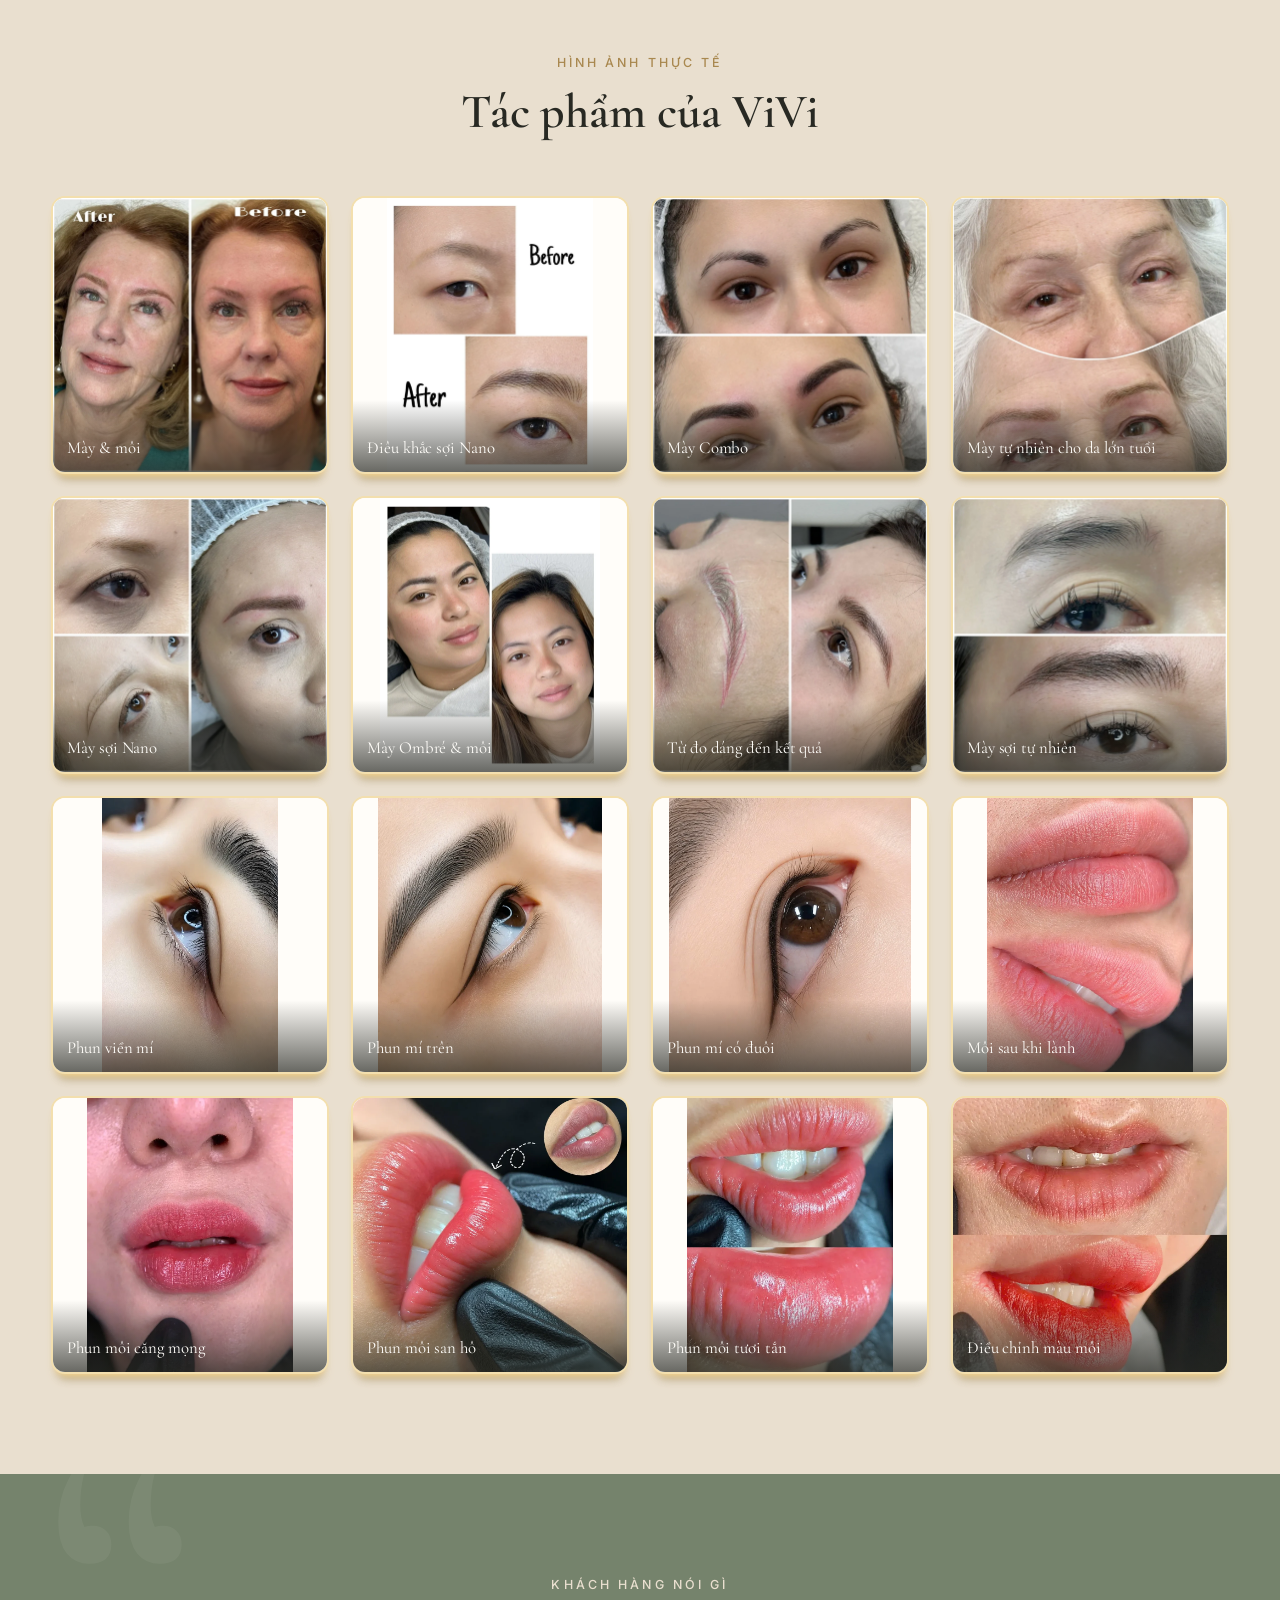
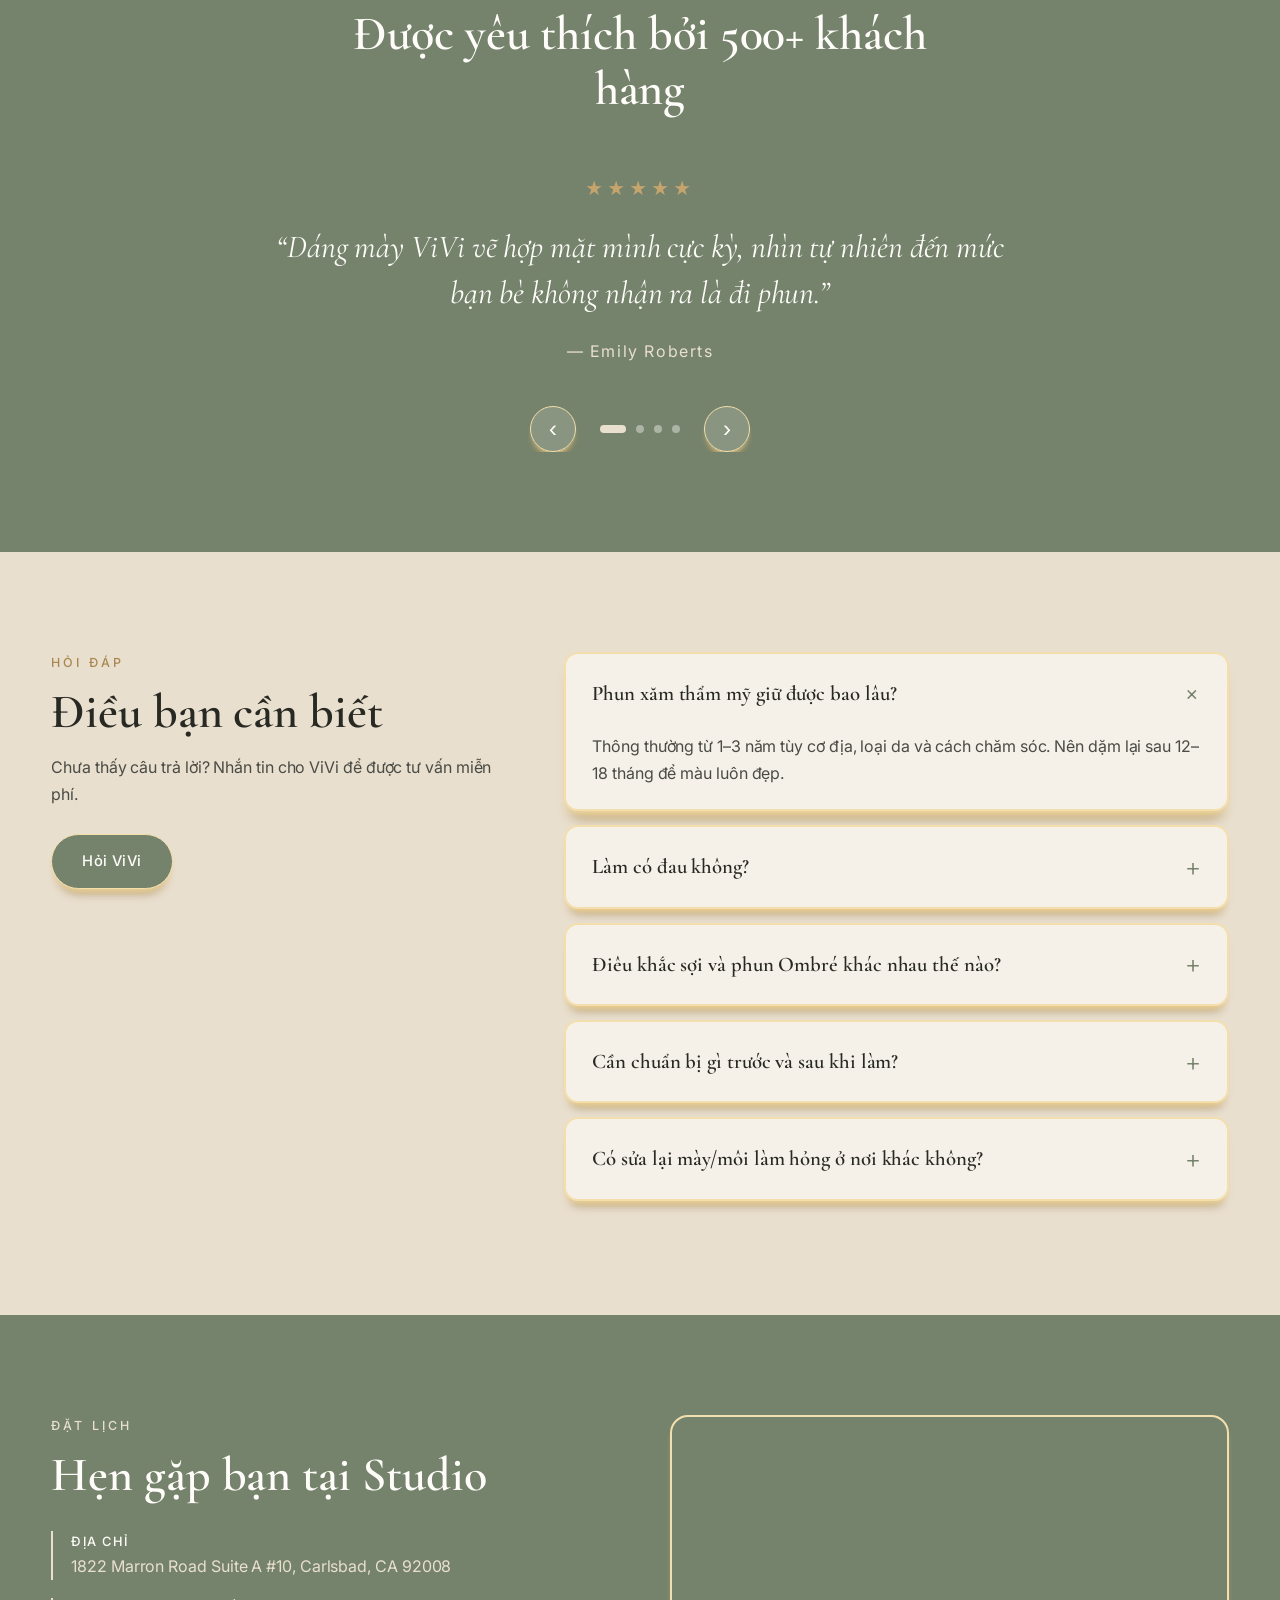
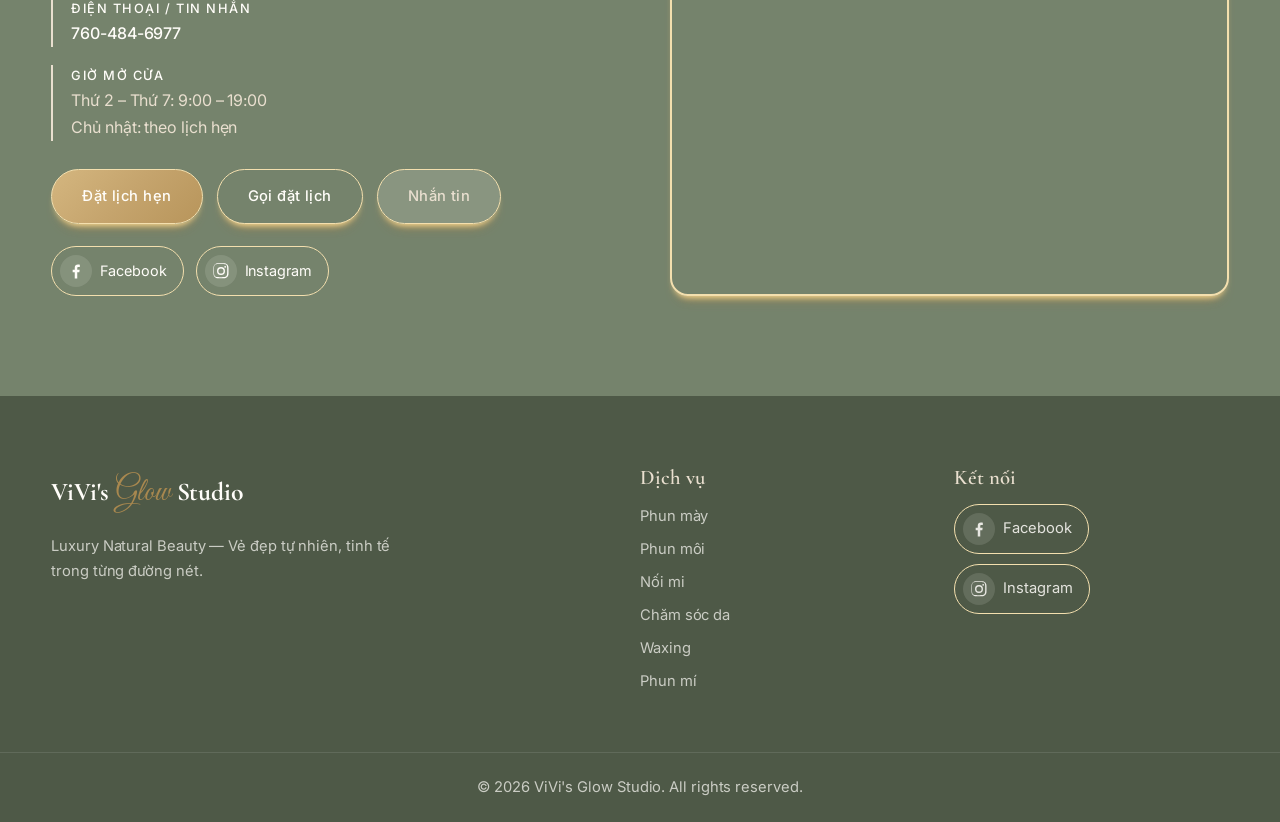
==== commit 03a05b67: "Call/Text booking popup, new lip and eyeliner photos, eyeliner videos - Book buttons open a Call / T" ====
--- a/index-vi.html
+++ b/index-vi.html
@@ -8,7 +8,7 @@
 <link rel="preconnect" href="https://fonts.googleapis.com">
 <link rel="preconnect" href="https://fonts.gstatic.com" crossorigin>
 <link href="https://fonts.googleapis.com/css2?family=Cormorant+Garamond:ital,wght@0,500;0,600;0,700;1,500;1,600&family=Inter:wght@300;400;500;600&family=Great+Vibes&family=Roboto:wght@400;500;700&display=swap" rel="stylesheet">
-<link rel="stylesheet" href="style.css?v=58">
+<link rel="stylesheet" href="style.css?v=60">
 </head>
 <body>
 
@@ -311,6 +311,6 @@
 <!-- Nút gọi nổi -->
 <a href="tel:+17604846977" class="float-call" aria-label="Gọi ngay: 760-484-6977"><svg viewBox="0 0 24 24" aria-hidden="true"><path d="M6.6 10.8a15.1 15.1 0 0 0 6.6 6.6l2.2-2.2c.3-.3.7-.4 1-.2 1.1.4 2.3.6 3.6.6.6 0 1 .4 1 1V20c0 .6-.4 1-1 1A17 17 0 0 1 3 4c0-.6.4-1 1-1h3.5c.6 0 1 .4 1 1 0 1.3.2 2.5.6 3.6.1.3 0 .7-.2 1L6.6 10.8z"/></svg><span class="float-call__num">760-484-6977</span></a>
 
-<script src="script.js?v=50"></script>
+<script src="script.js?v=51"></script>
 </body>
 </html>
--- a/style.css
+++ b/style.css
@@ -818,3 +818,24 @@
 .tcard__head h3{margin:0}
 .tcard__price{font-family:'Roboto',var(--sans);font-weight:500;font-size:1.3rem;color:var(--gold-dark);white-space:nowrap}
 .bform__err{color:#a3341f;font-size:.85rem;text-align:center;margin:0}
+
+/* ===== Popup đặt lịch: Gọi / Nhắn tin ===== */
+.bmodal__box--contact{text-align:center;width:min(440px,100%)}
+.bcontact__svc{display:inline-block;background:var(--sage-light);color:var(--sage-dark);font-weight:500;padding:5px 16px;border-radius:30px;margin:-4px 0 14px}
+.bcontact__svc[hidden]{display:none}
+.bcontact__lead{margin-bottom:24px}
+.bcontact__btns{display:grid;grid-template-columns:1fr 1fr;gap:14px}
+.bcontact__btn{display:inline-flex!important;align-items:center;justify-content:center;gap:10px;padding:15px 18px;font-size:1rem}
+.bcontact__btn svg{width:20px;height:20px;fill:currentColor}
+.bcontact__num{display:inline-block;margin-top:20px;font-family:'Roboto',var(--sans);font-size:1.4rem;font-weight:500;color:var(--gold-dark)}
+@media (max-width:420px){.bcontact__btns{grid-template-columns:1fr}}
+
+/* ===== Video trước/sau ===== */
+.results__item--video img{object-position:center 55%}
+.results__play{position:absolute;top:50%;left:50%;width:58px;height:58px;margin:-29px 0 0 -29px;border-radius:50%;background:rgba(40,41,35,.55);border:2px solid var(--glow-line);backdrop-filter:blur(2px)}
+.results__play::after{content:"";position:absolute;left:22px;top:16px;border-style:solid;border-width:12px 0 12px 19px;border-color:transparent transparent transparent #fff}
+.results__item--video:hover .results__play{background:var(--gold)}
+.vmodal{position:fixed;inset:0;z-index:250;background:rgba(20,20,18,.88);display:none;align-items:center;justify-content:center;padding:20px}
+.vmodal.open{display:flex}
+.vmodal video{max-width:min(480px,100%);max-height:88vh;border-radius:14px;border:2px solid var(--glow-line);background:#000}
+.vmodal__close{position:absolute;top:14px;right:20px;background:none;border:0;color:#fff;font-size:2.4rem;line-height:1;cursor:pointer}
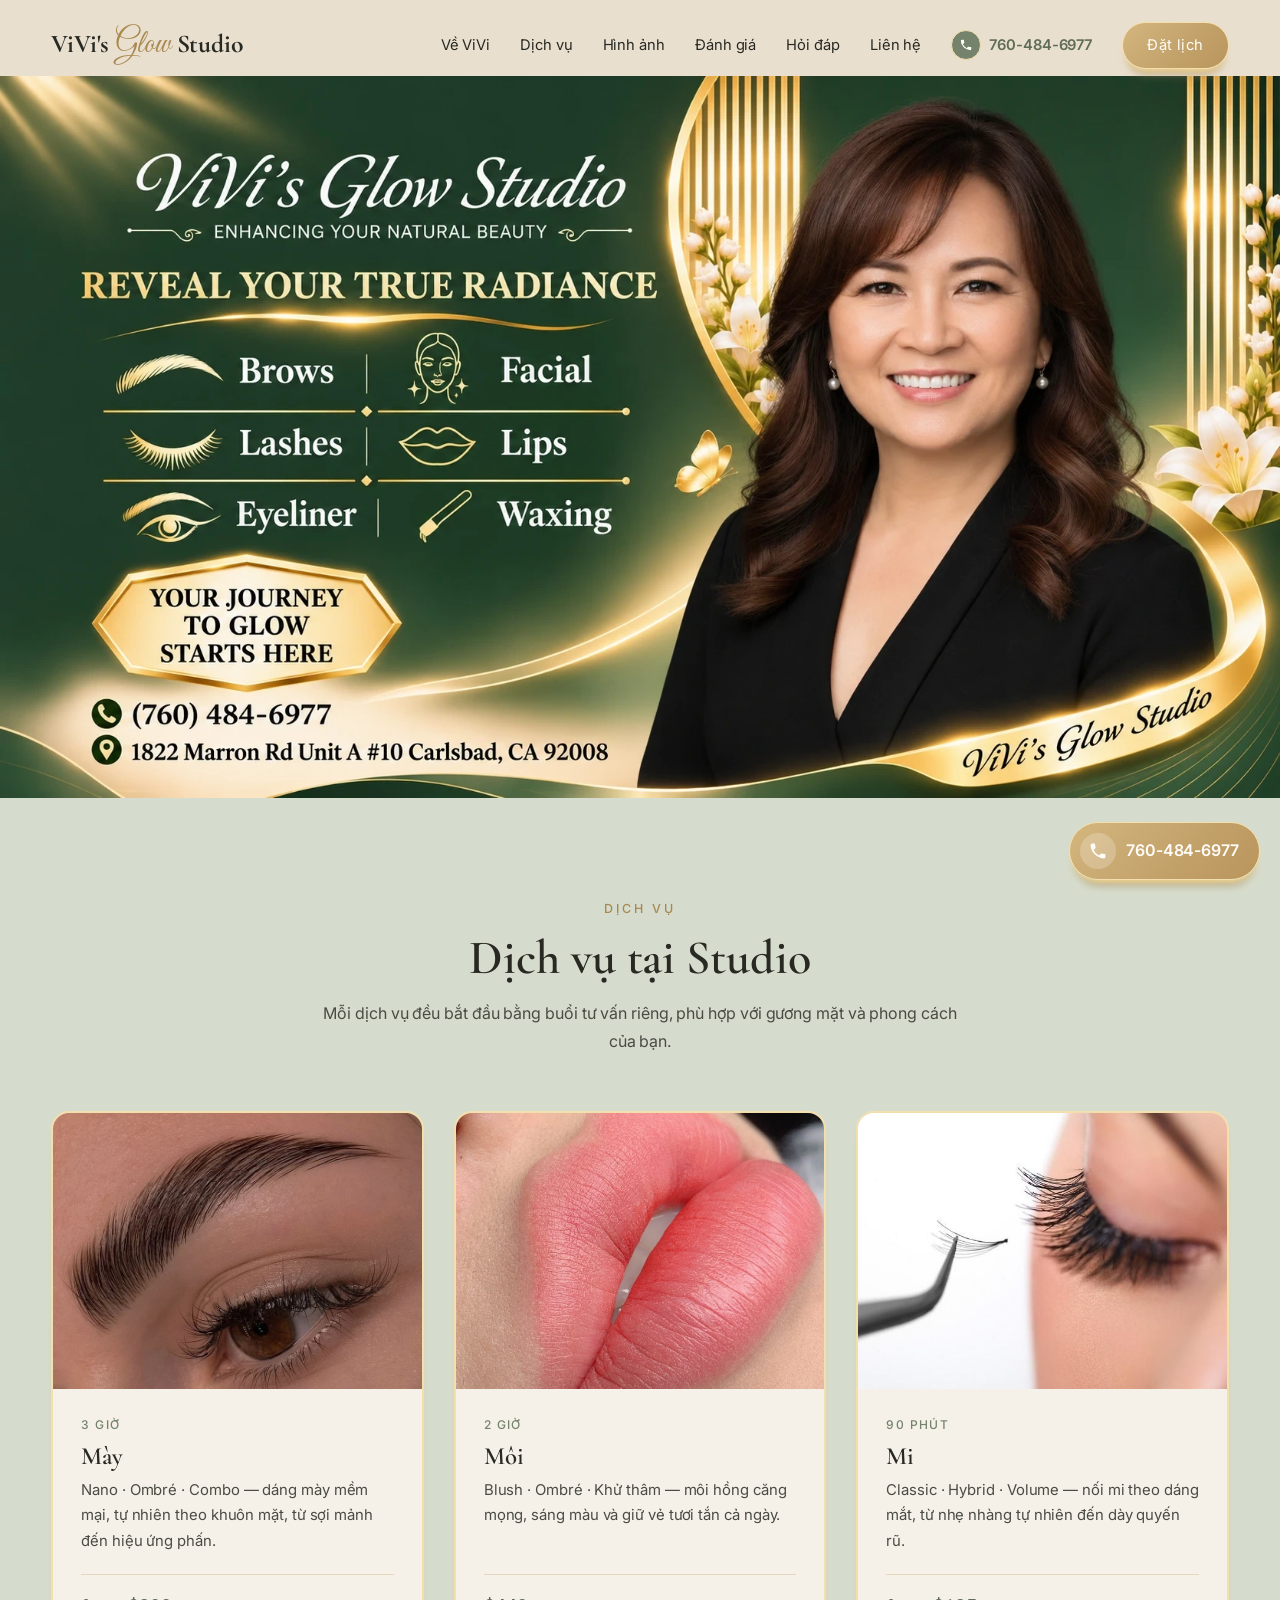
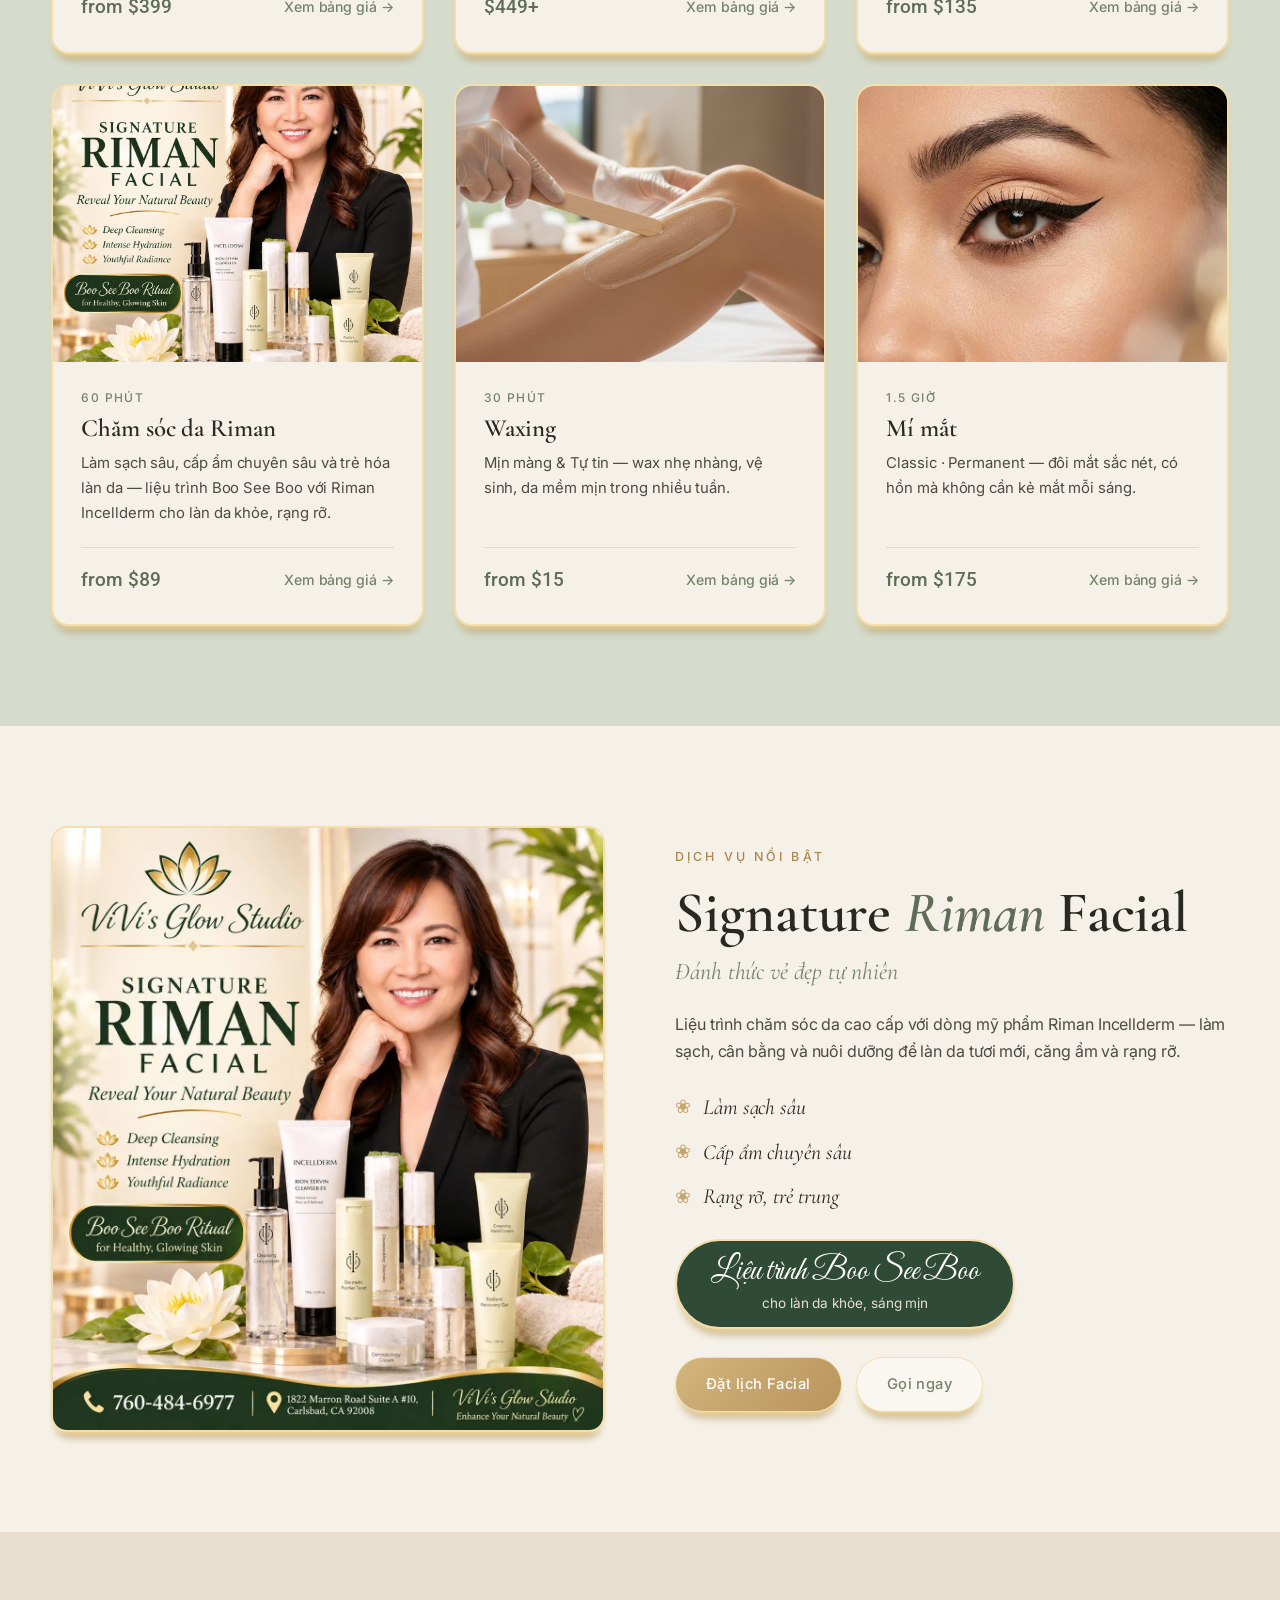
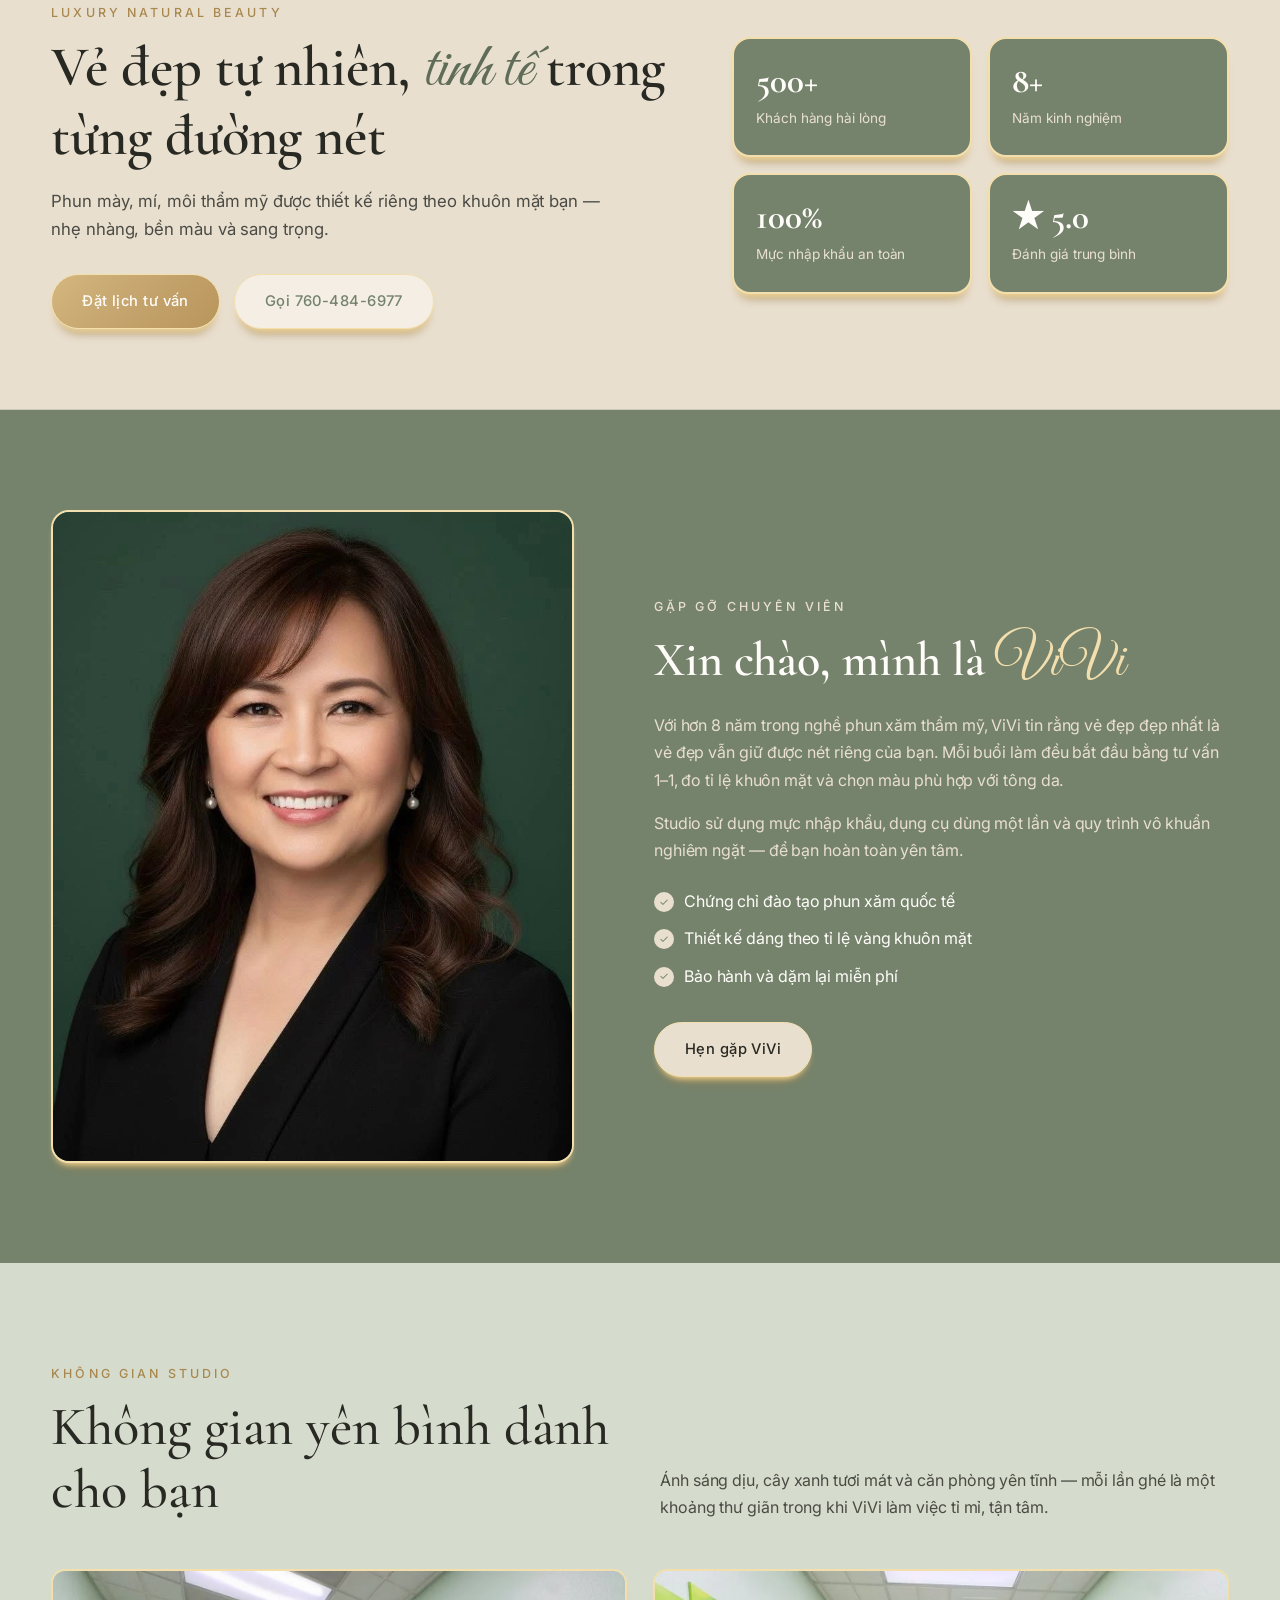
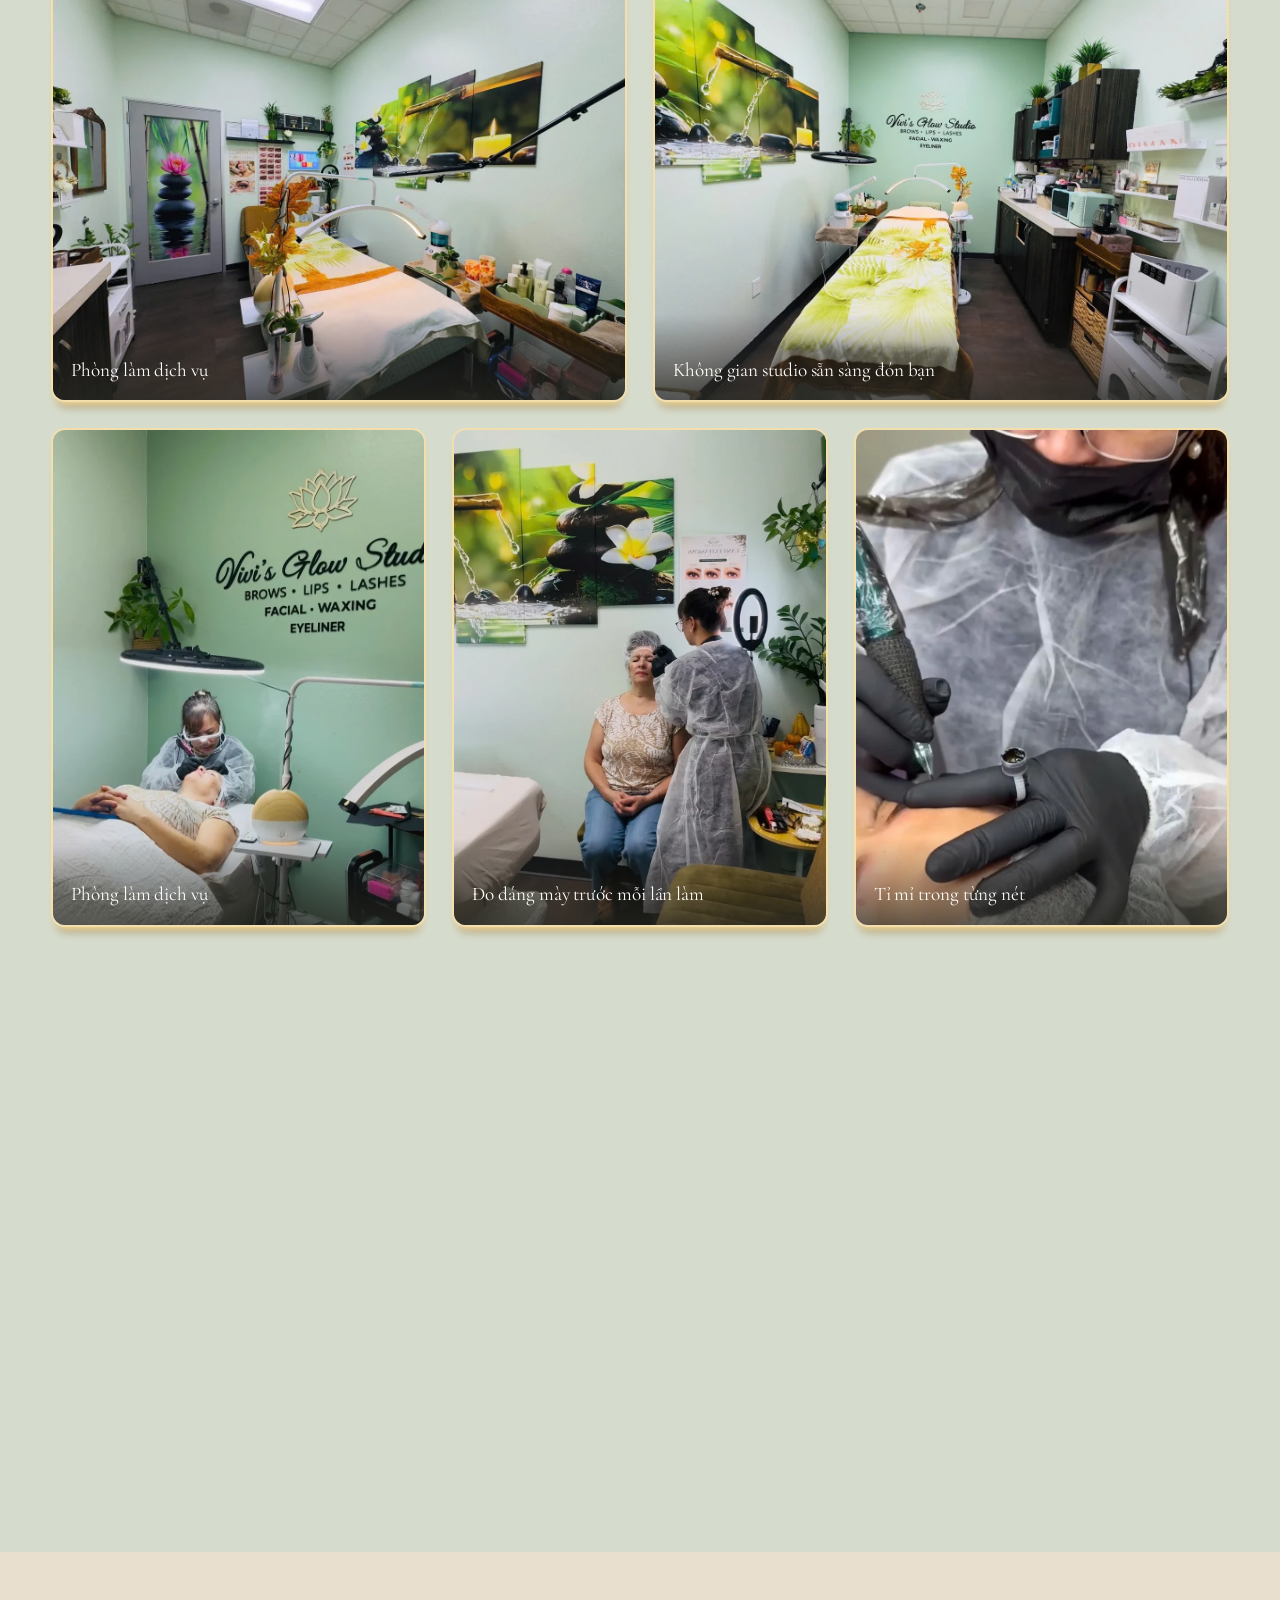
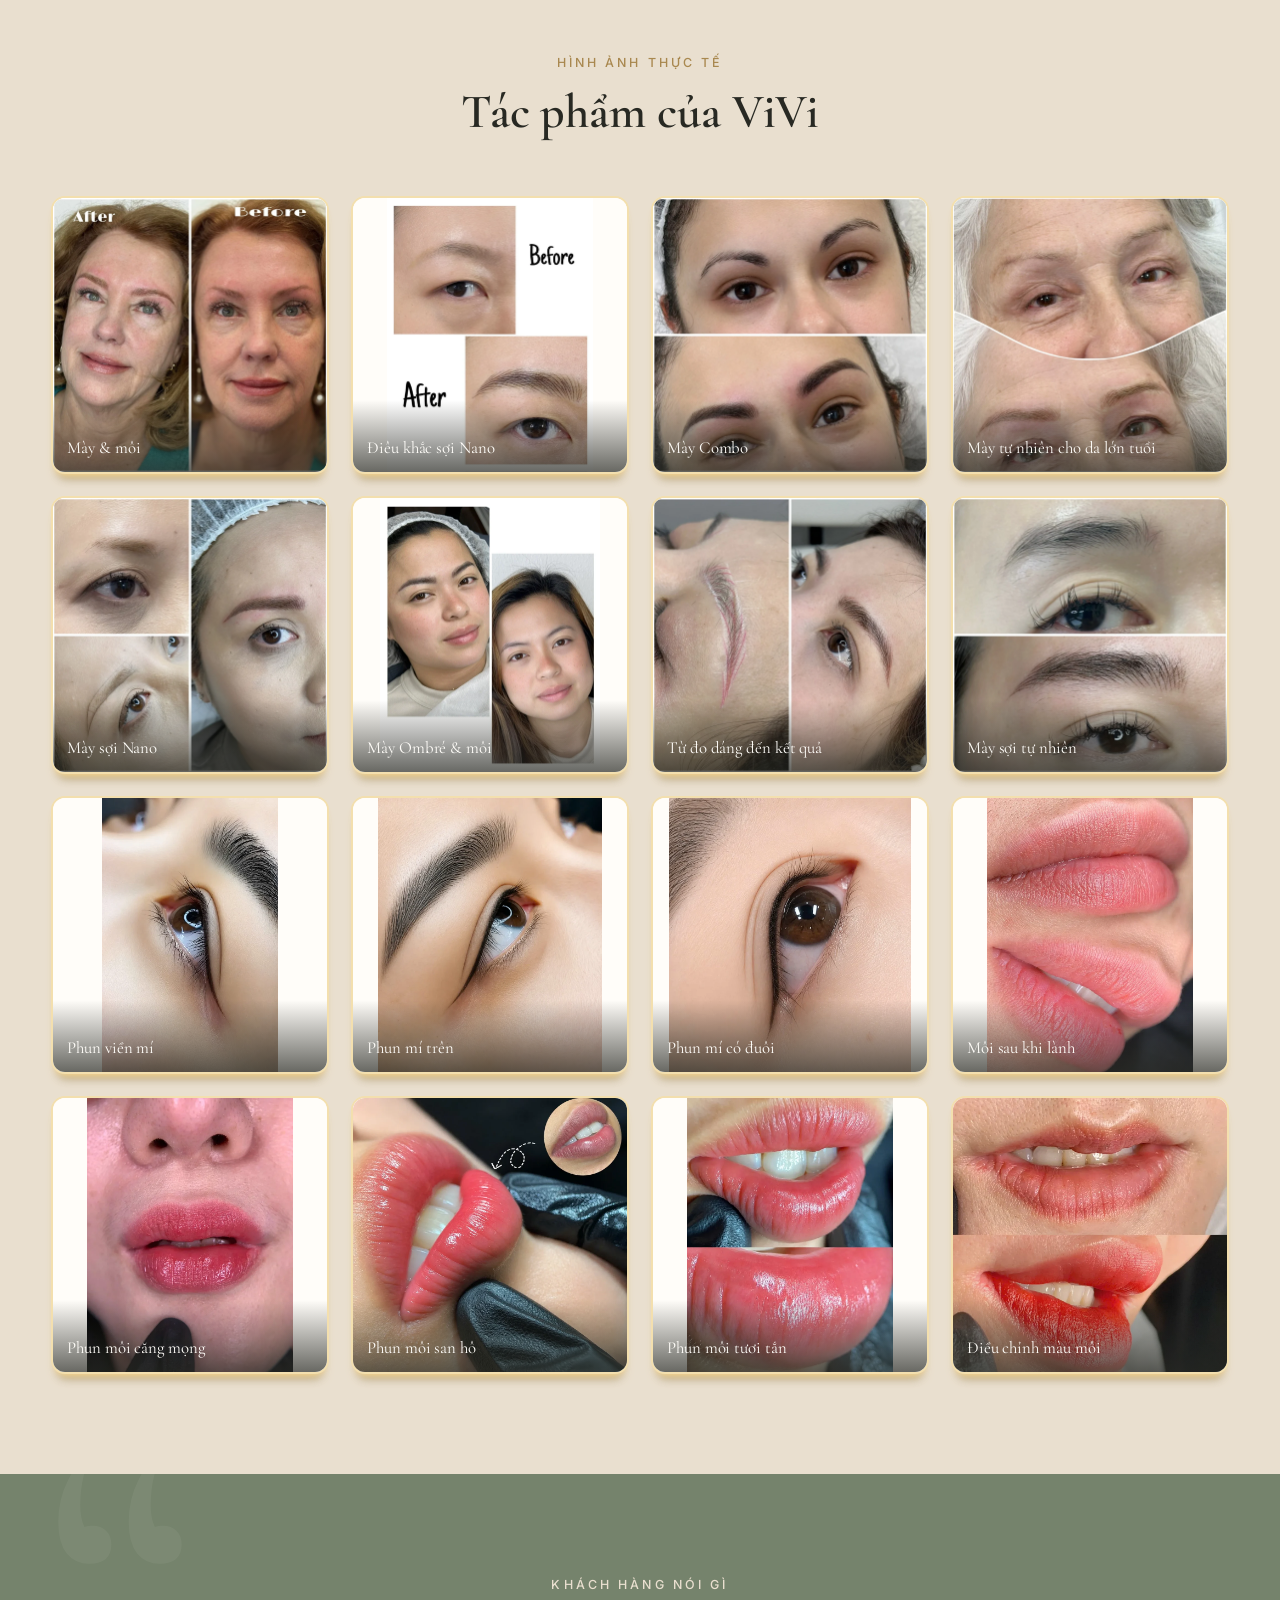
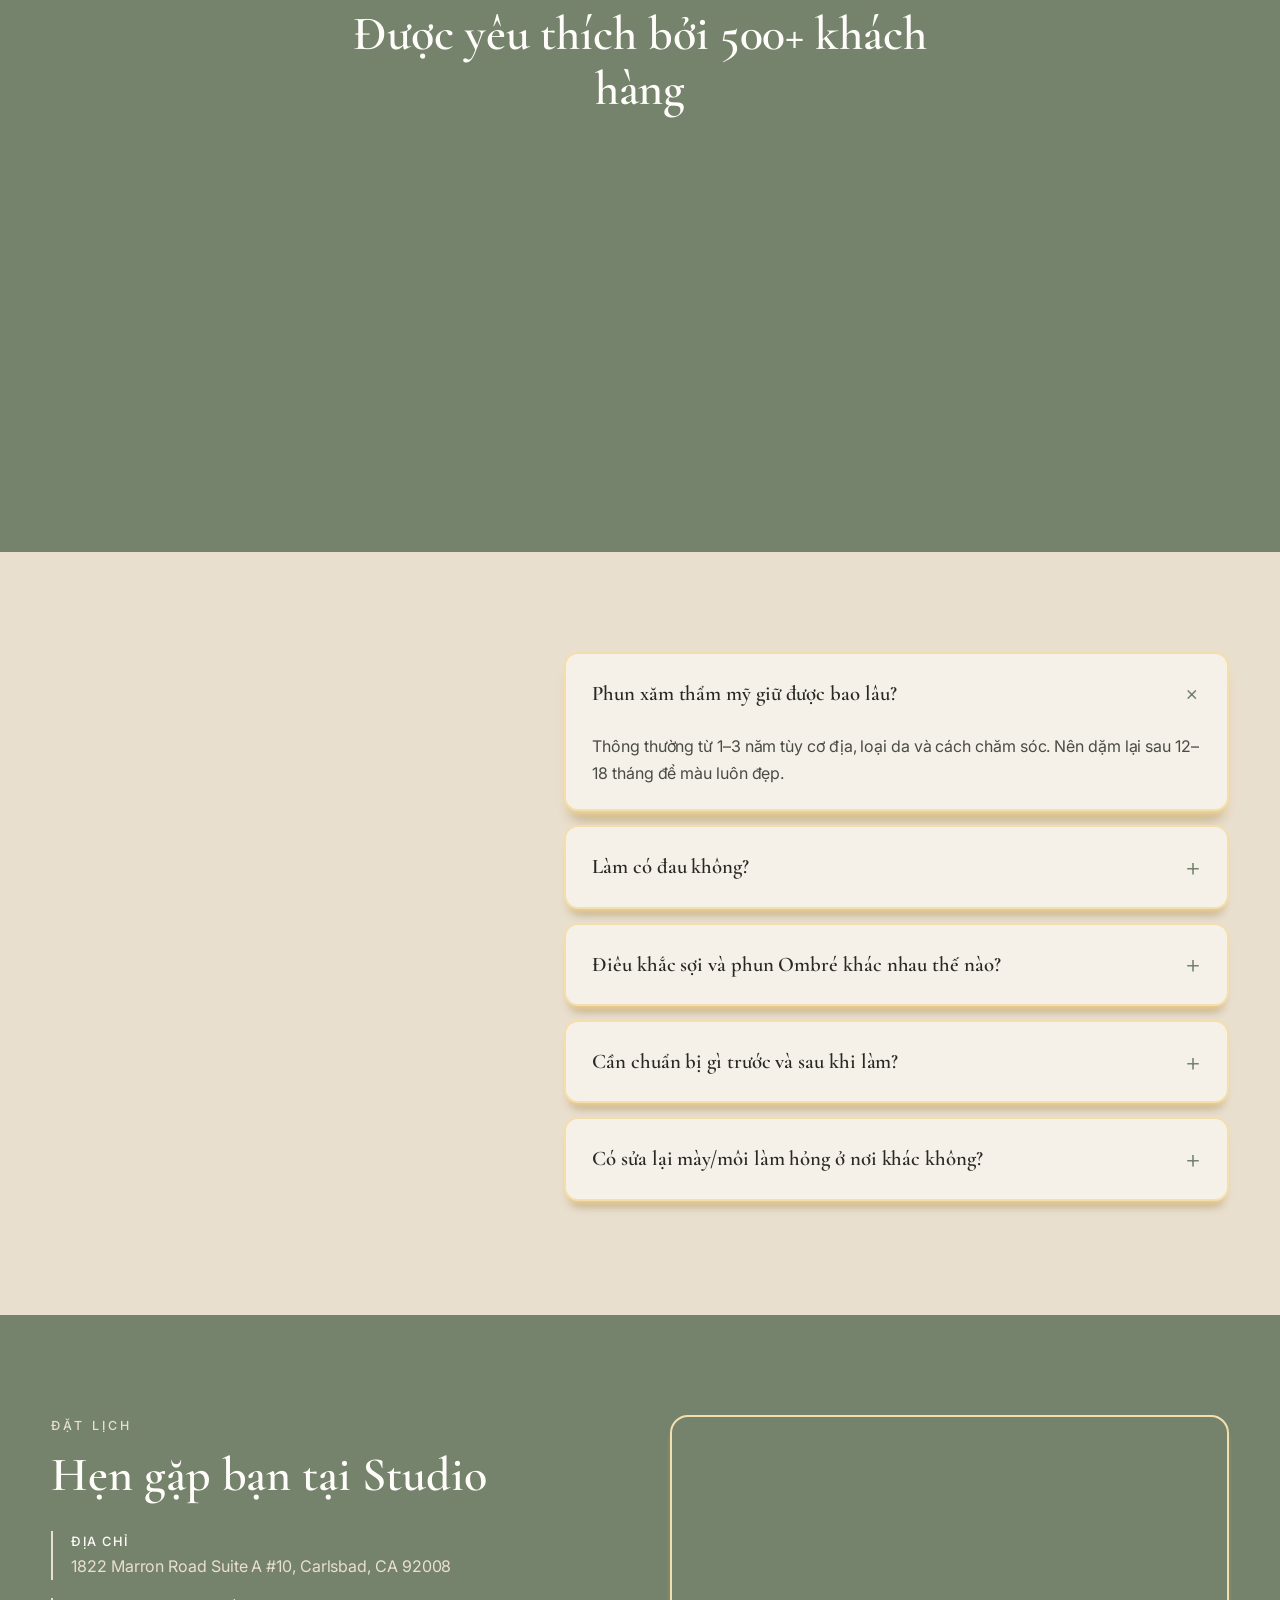
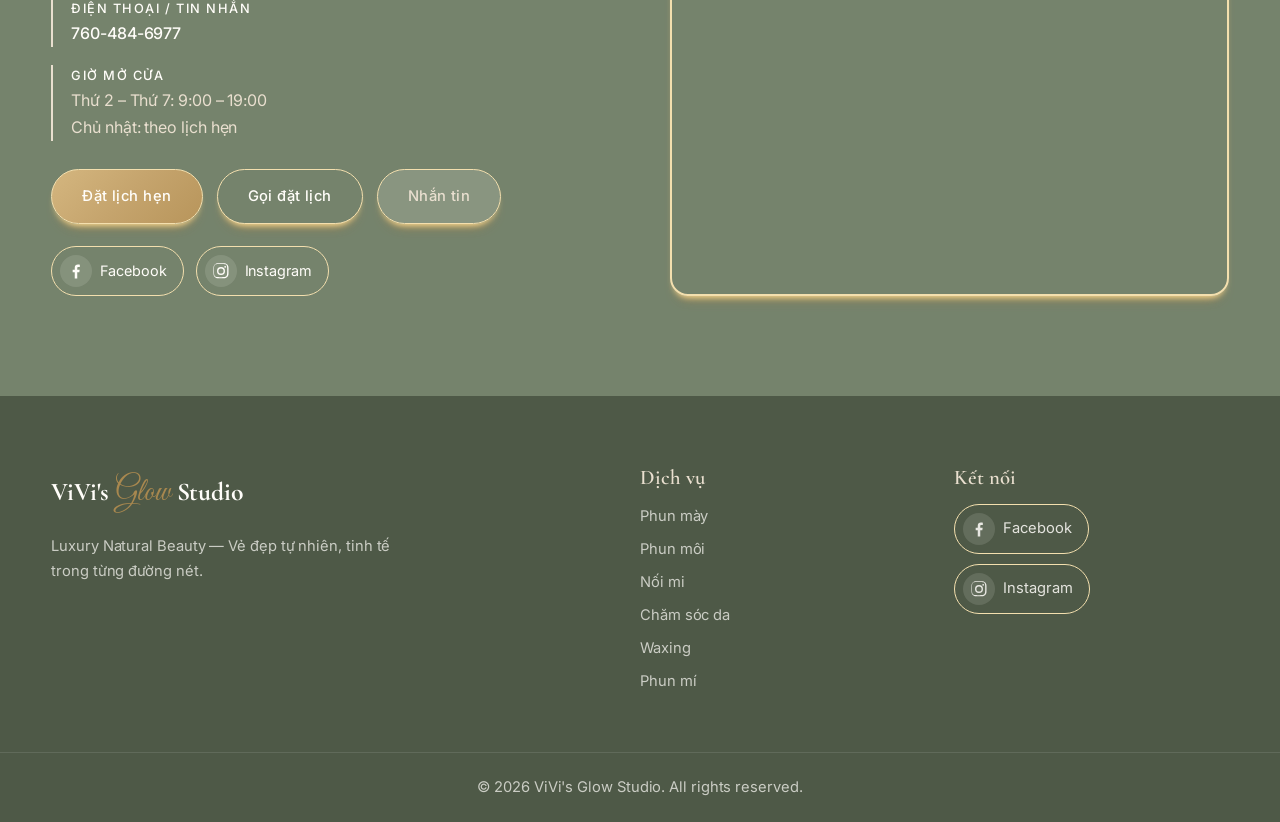
==== commit c56e4abe: "Clean service URLs: /services/lips instead of services.html?type=lips - Links and tab clicks use /se" ====
--- a/index-vi.html
+++ b/index-vi.html
@@ -18,7 +18,7 @@
     <a href="#top" class="logo">ViVi's <span>Glow</span> Studio</a>
     <nav class="nav" id="nav">
       <a href="#about">Về ViVi</a>
-      <a href="services.html">Dịch vụ</a>
+      <a href="services">Dịch vụ</a>
       <a href="#portfolio">Hình ảnh</a>
       <a href="#reviews">Đánh giá</a>
       <a href="#faq">Hỏi đáp</a>
@@ -50,7 +50,7 @@
           <span class="service__time">3 giờ</span>
           <h3>Mày</h3>
           <p>Nano · Ombré · Combo — dáng mày mềm mại, tự nhiên theo khuôn mặt, từ sợi mảnh đến hiệu ứng phấn.</p>
-          <div class="service__foot"><span class="price">from $399</span><a href="services.html?type=brows" class="service__link">Xem bảng giá →</a></div>
+          <div class="service__foot"><span class="price">from $399</span><a href="services/brows" class="service__link">Xem bảng giá →</a></div>
         </div>
       </article>
       <article class="service reveal">
@@ -59,7 +59,7 @@
           <span class="service__time">2 giờ</span>
           <h3>Môi</h3>
           <p>Blush · Ombré · Khử thâm — môi hồng căng mọng, sáng màu và giữ vẻ tươi tắn cả ngày.</p>
-          <div class="service__foot"><span class="price">$449+</span><a href="services.html?type=lips" class="service__link">Xem bảng giá →</a></div>
+          <div class="service__foot"><span class="price">$449+</span><a href="services/lips" class="service__link">Xem bảng giá →</a></div>
         </div>
       </article>
       <article class="service reveal">
@@ -68,7 +68,7 @@
           <span class="service__time">90 phút</span>
           <h3>Mi</h3>
           <p>Classic · Hybrid · Volume — nối mi theo dáng mắt, từ nhẹ nhàng tự nhiên đến dày quyến rũ.</p>
-          <div class="service__foot"><span class="price">from $135</span><a href="services.html?type=lash" class="service__link">Xem bảng giá →</a></div>
+          <div class="service__foot"><span class="price">from $135</span><a href="services/lash" class="service__link">Xem bảng giá →</a></div>
         </div>
       </article>
       <article class="service service--facial reveal">
@@ -77,7 +77,7 @@
           <span class="service__time">60 phút</span>
           <h3>Chăm sóc da Riman</h3>
           <p>Làm sạch sâu, cấp ẩm chuyên sâu và trẻ hóa làn da — liệu trình Boo See Boo với Riman Incellderm cho làn da khỏe, rạng rỡ.</p>
-          <div class="service__foot"><span class="price">from $89</span><a href="services.html?type=facial" class="service__link">Xem bảng giá →</a></div>
+          <div class="service__foot"><span class="price">from $89</span><a href="services/facial" class="service__link">Xem bảng giá →</a></div>
         </div>
       </article>
       <article class="service reveal">
@@ -86,7 +86,7 @@
           <span class="service__time">30 phút</span>
           <h3>Waxing</h3>
           <p>Mịn màng & Tự tin — wax nhẹ nhàng, vệ sinh, da mềm mịn trong nhiều tuần.</p>
-          <div class="service__foot"><span class="price">from $15</span><a href="services.html?type=waxing" class="service__link">Xem bảng giá →</a></div>
+          <div class="service__foot"><span class="price">from $15</span><a href="services/waxing" class="service__link">Xem bảng giá →</a></div>
         </div>
       </article>
       <article class="service reveal">
@@ -95,7 +95,7 @@
           <span class="service__time">1.5 giờ</span>
           <h3>Mí mắt</h3>
           <p>Classic · Permanent — đôi mắt sắc nét, có hồn mà không cần kẻ mắt mỗi sáng.</p>
-          <div class="service__foot"><span class="price">from $175</span><a href="services.html?type=eyeliner" class="service__link">Xem bảng giá →</a></div>
+          <div class="service__foot"><span class="price">from $175</span><a href="services/eyeliner" class="service__link">Xem bảng giá →</a></div>
         </div>
       </article>
     </div>
@@ -150,7 +150,7 @@
 <section class="section about" id="about">
   <div class="container about__inner">
     <div class="about__img reveal">
-      <img src="images/vivi-portrait.webp" alt="Chuyên viên ViVi">
+      <img src="images/vivi-portrait.webp?v=2" alt="Chuyên viên ViVi">
     </div>
     <div class="about__text reveal">
       <p class="eyebrow">Gặp gỡ chuyên viên</p>
@@ -298,7 +298,7 @@
     </div>
     <div>
       <h4>Dịch vụ</h4>
-      <a href="services.html?type=brows">Phun mày</a><a href="services.html?type=lips">Phun môi</a><a href="services.html?type=lash">Nối mi</a><a href="services.html?type=facial">Chăm sóc da</a><a href="services.html?type=waxing">Waxing</a><a href="services.html?type=eyeliner">Phun mí</a>
+      <a href="services/brows">Phun mày</a><a href="services/lips">Phun môi</a><a href="services/lash">Nối mi</a><a href="services/facial">Chăm sóc da</a><a href="services/waxing">Waxing</a><a href="services/eyeliner">Phun mí</a>
     </div>
     <div>
       <h4>Kết nối</h4>
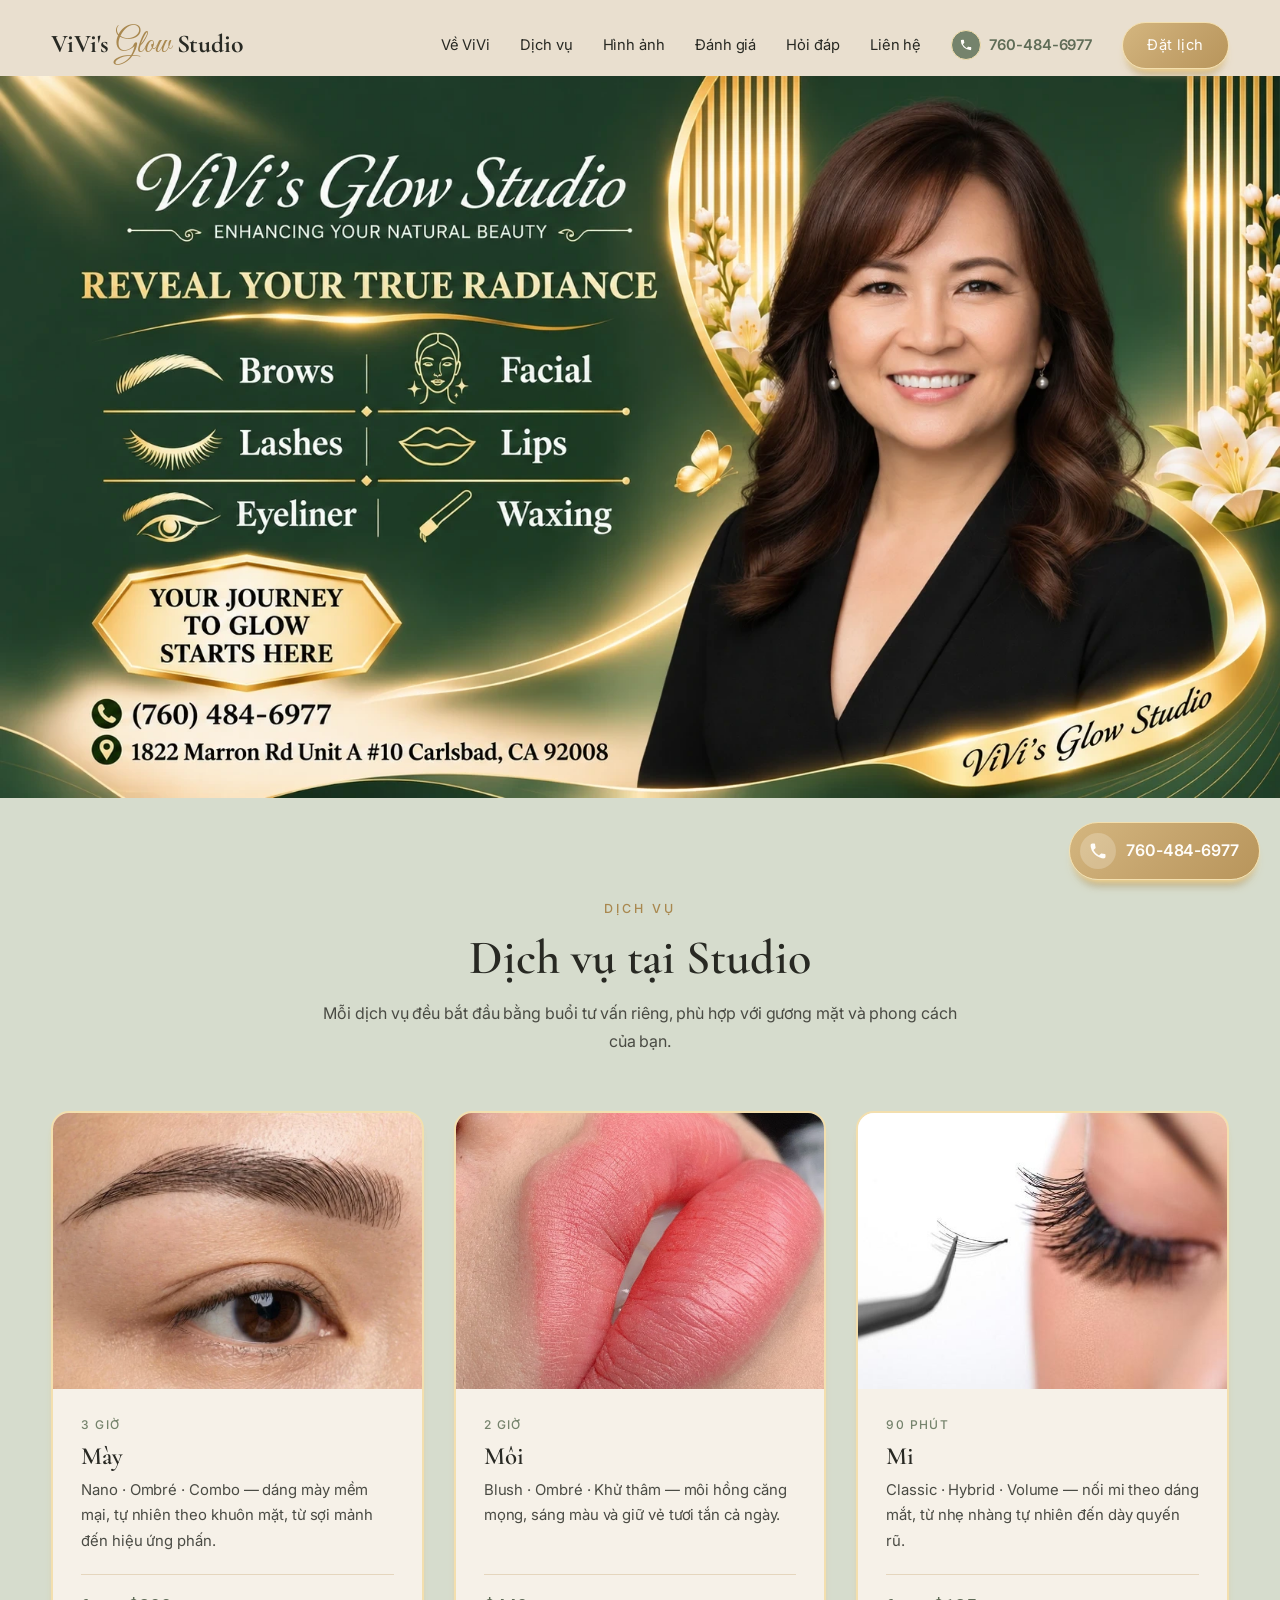
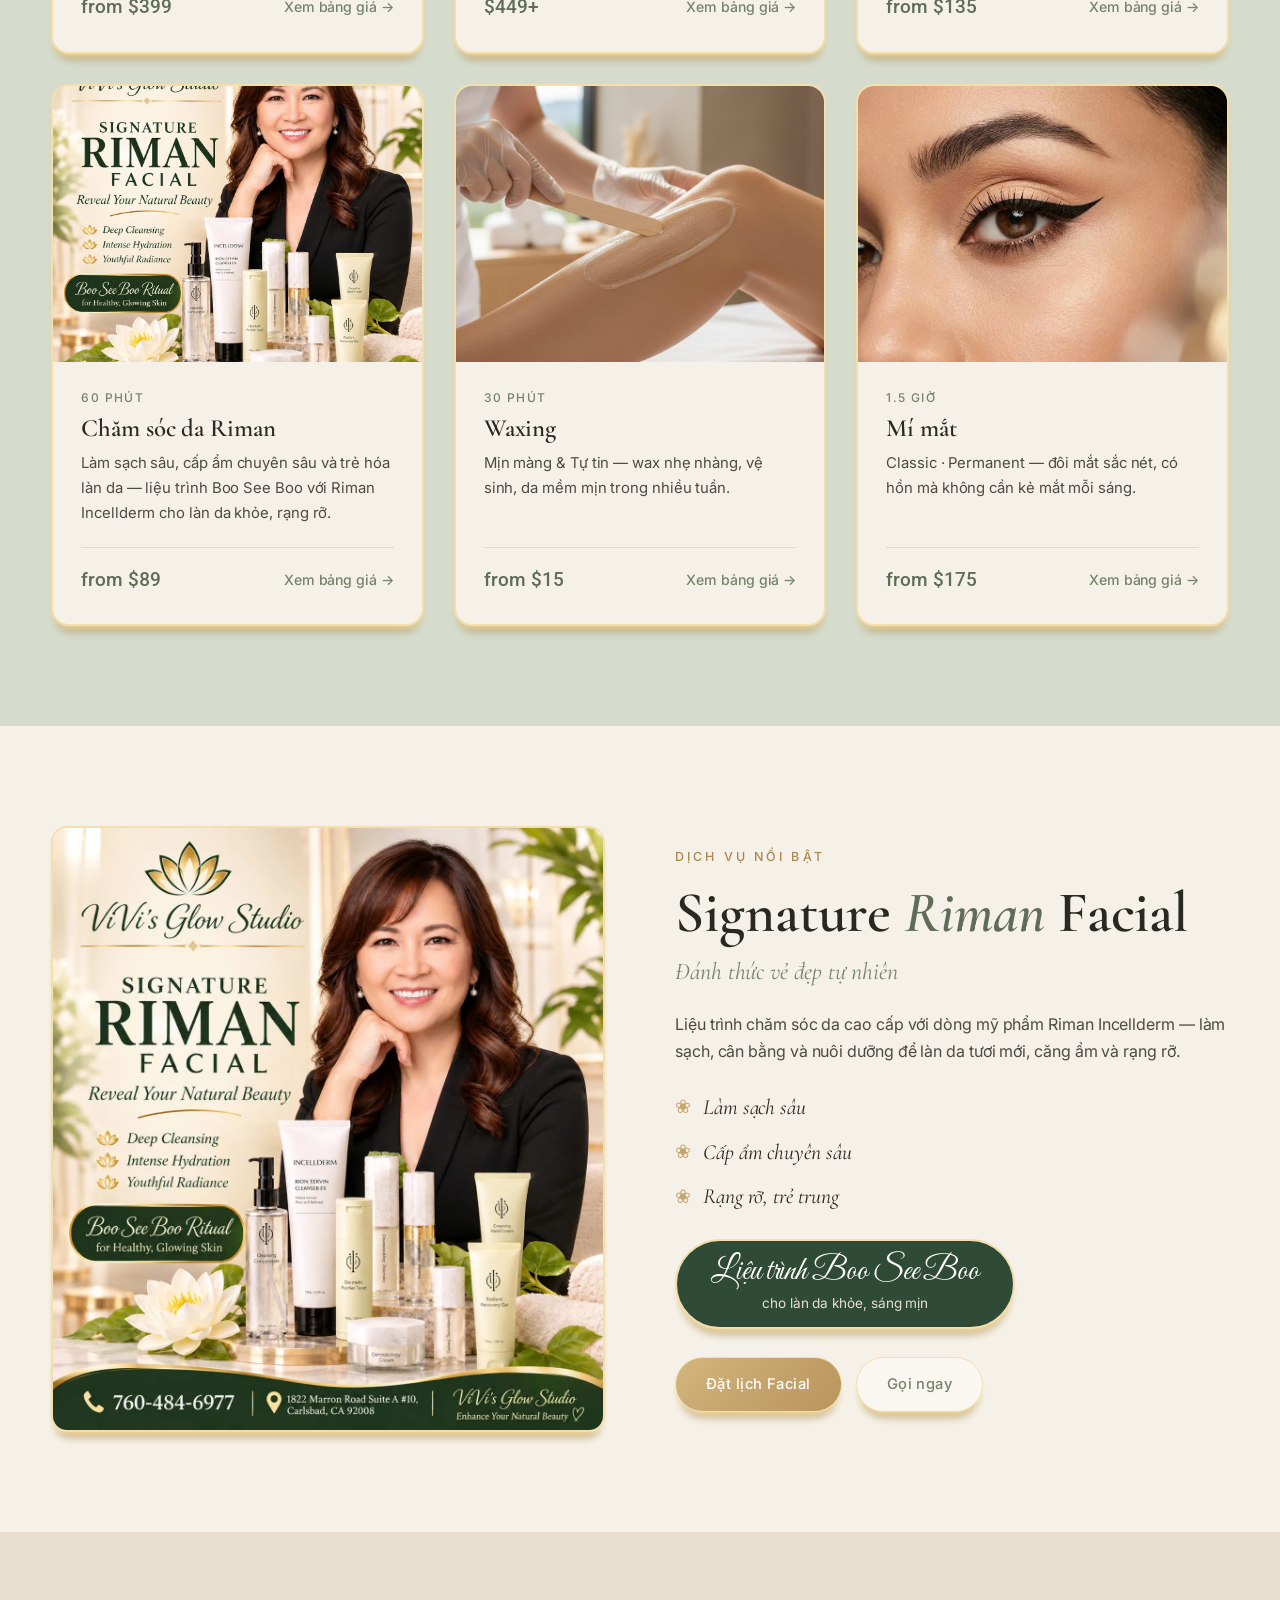
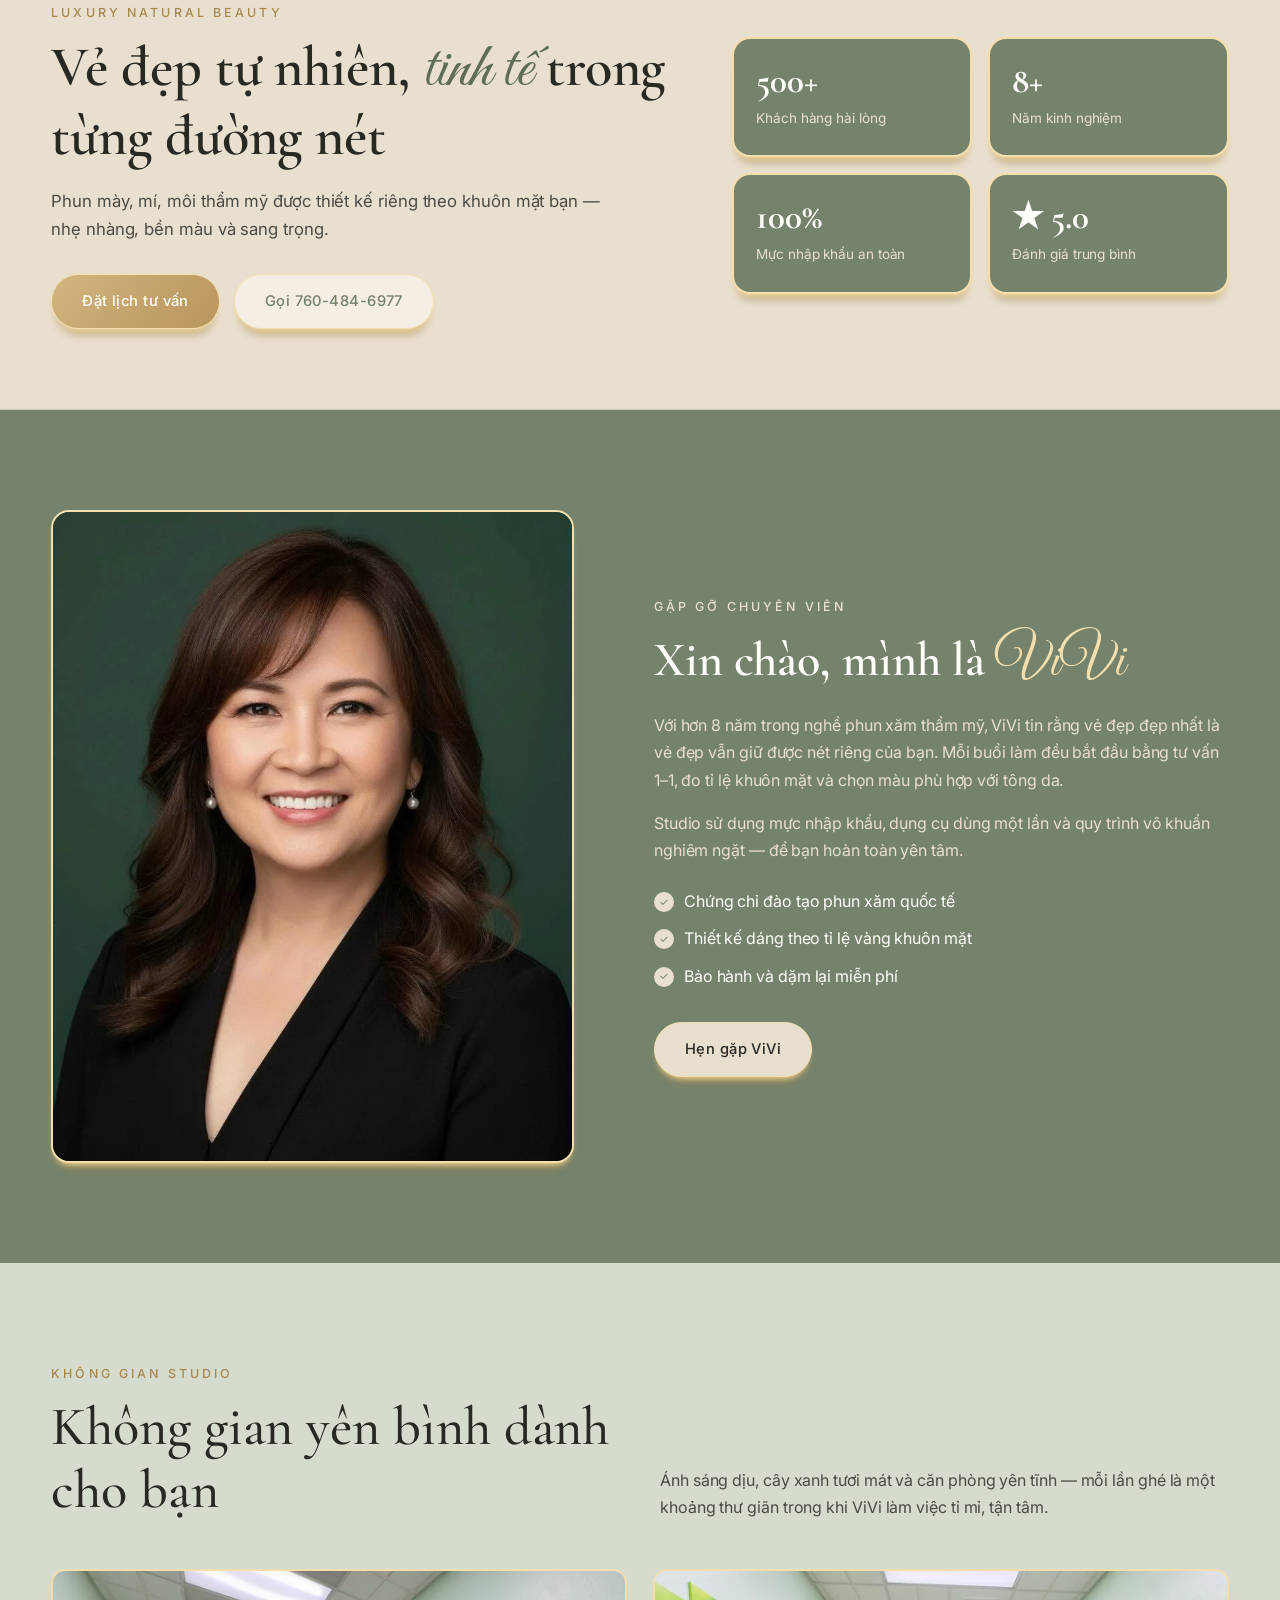
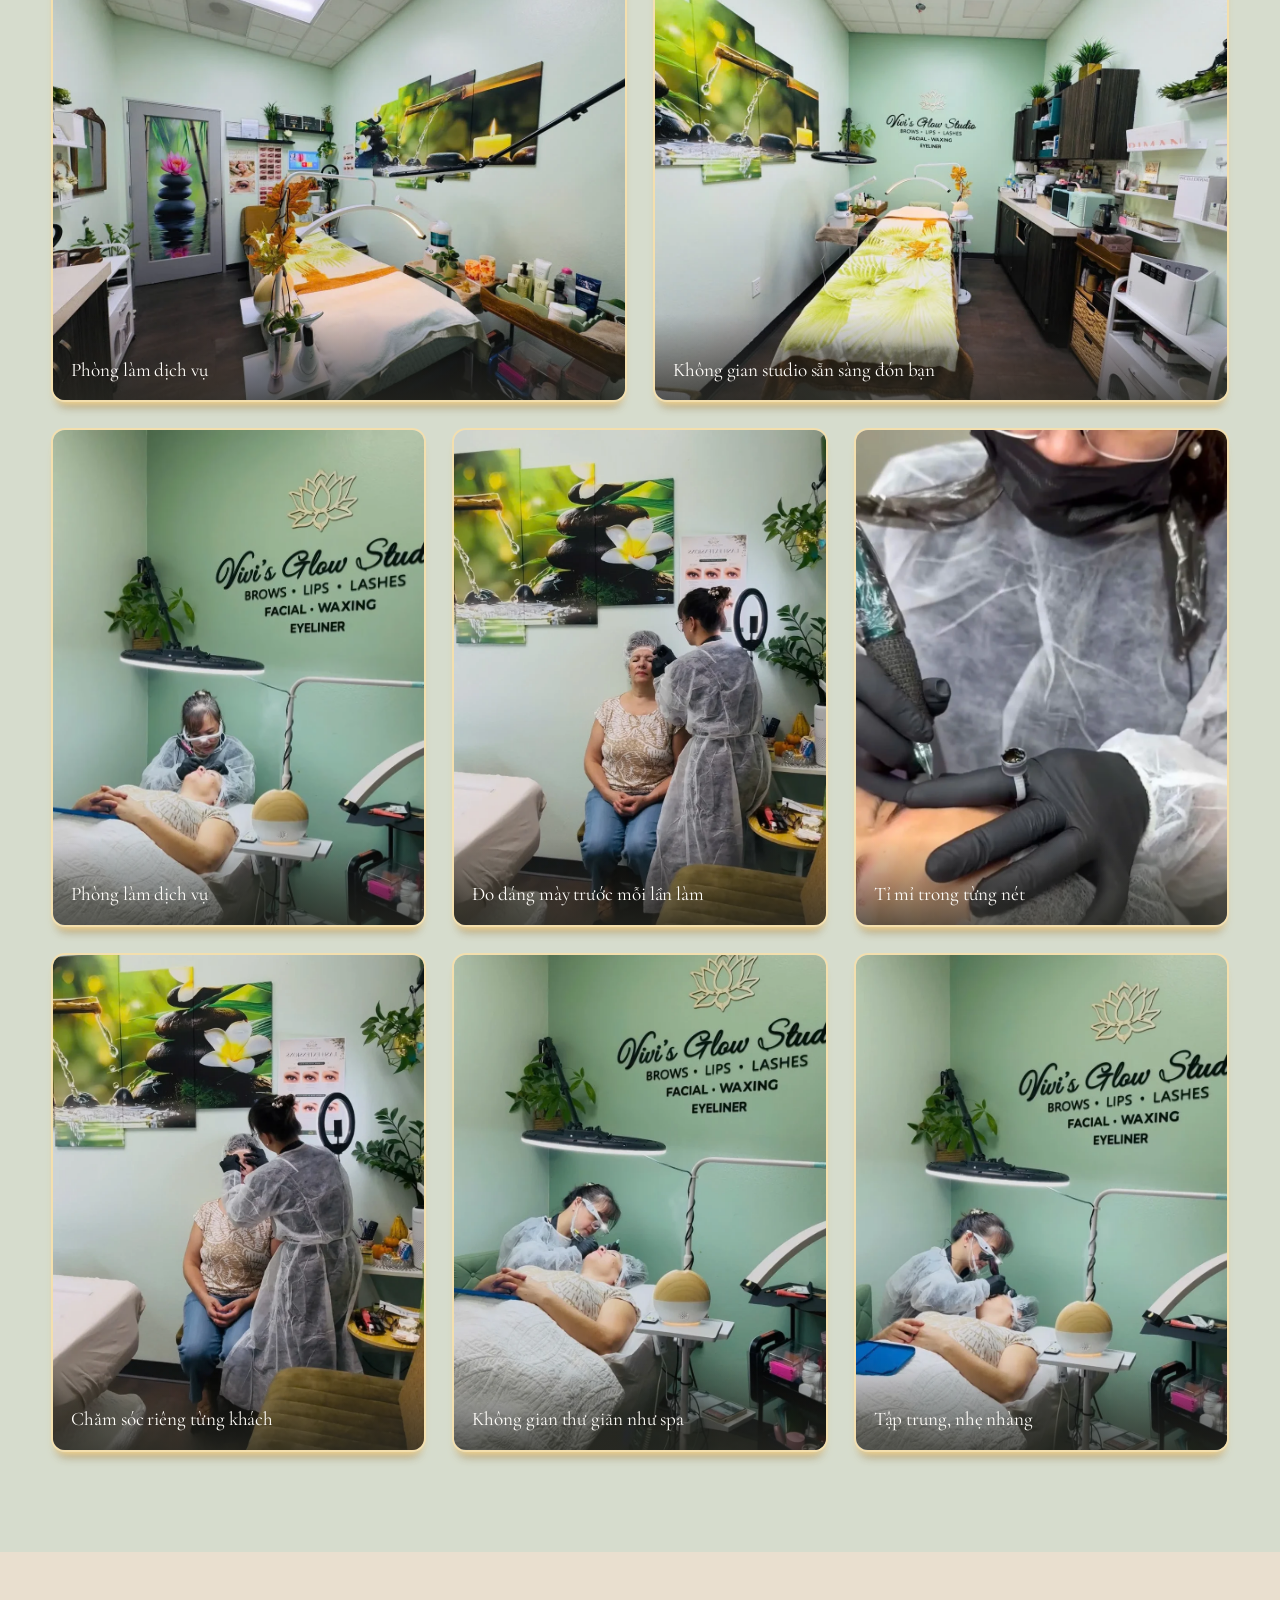
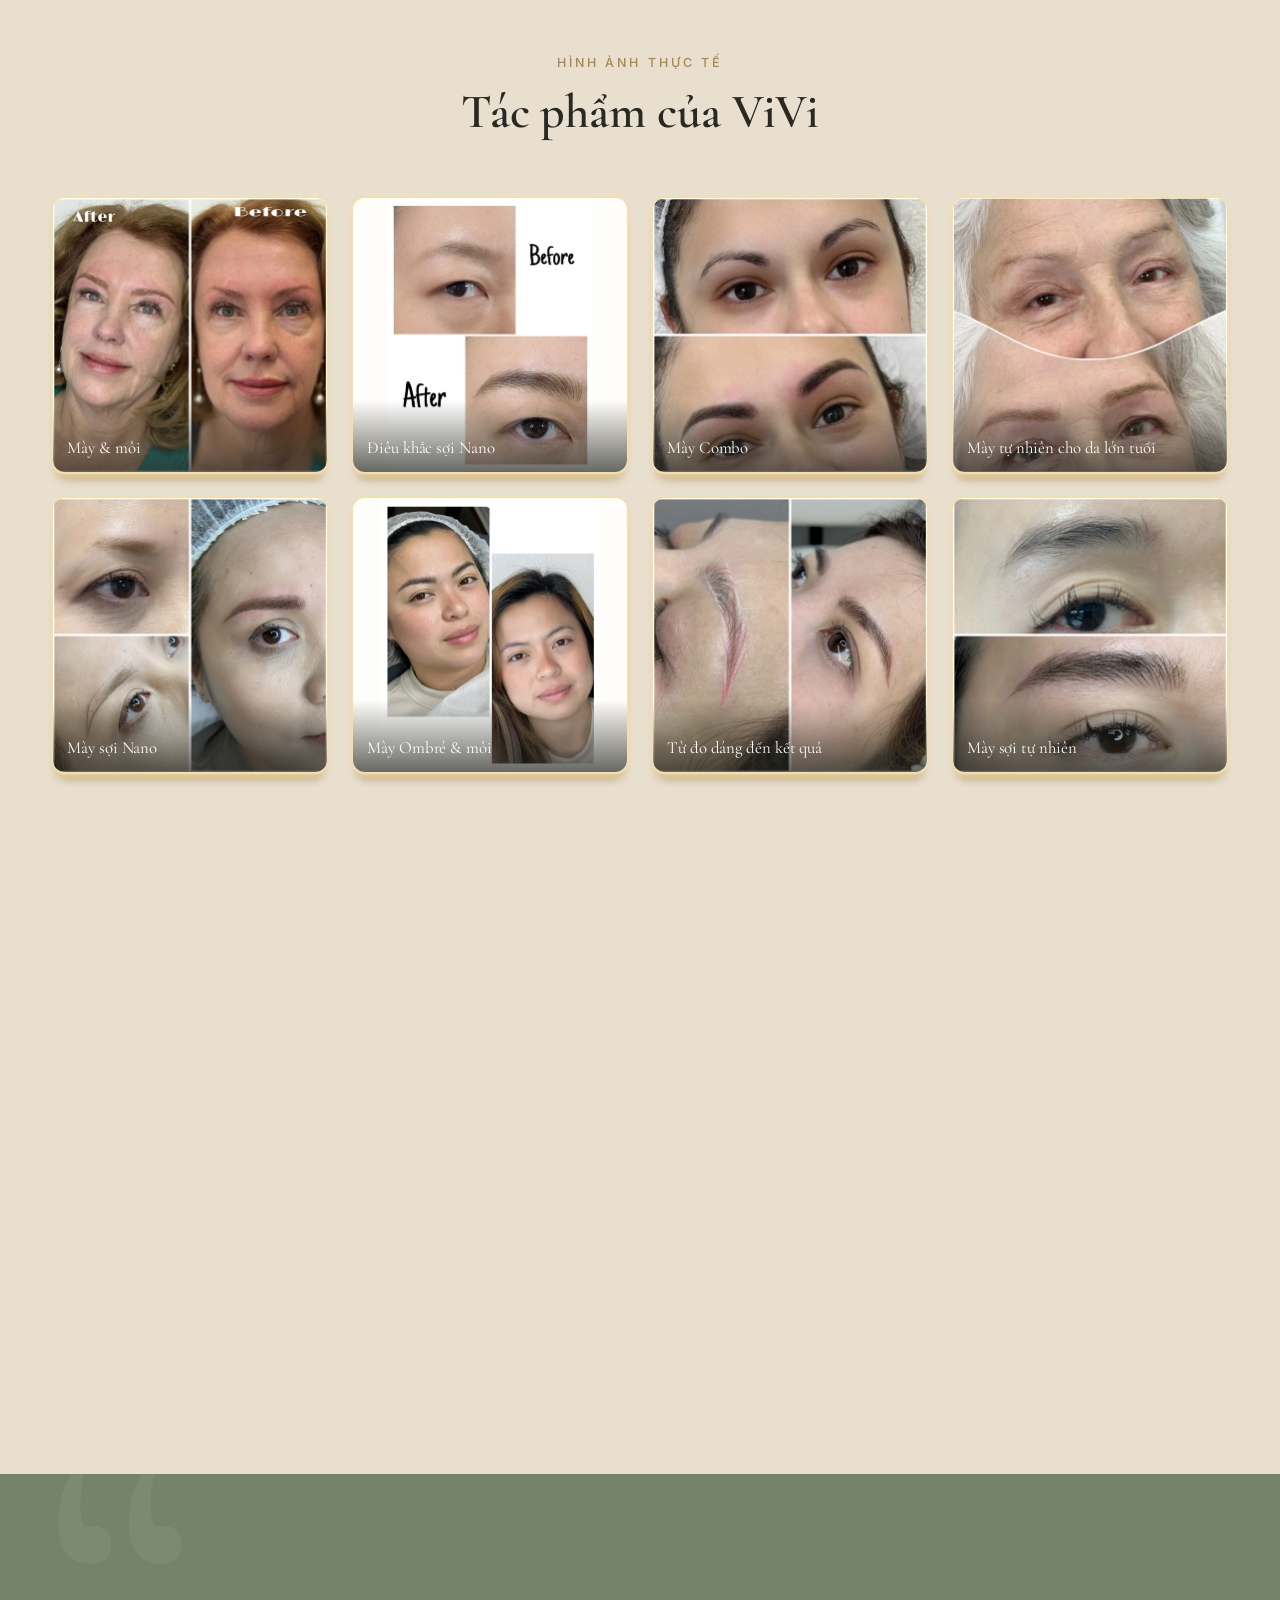
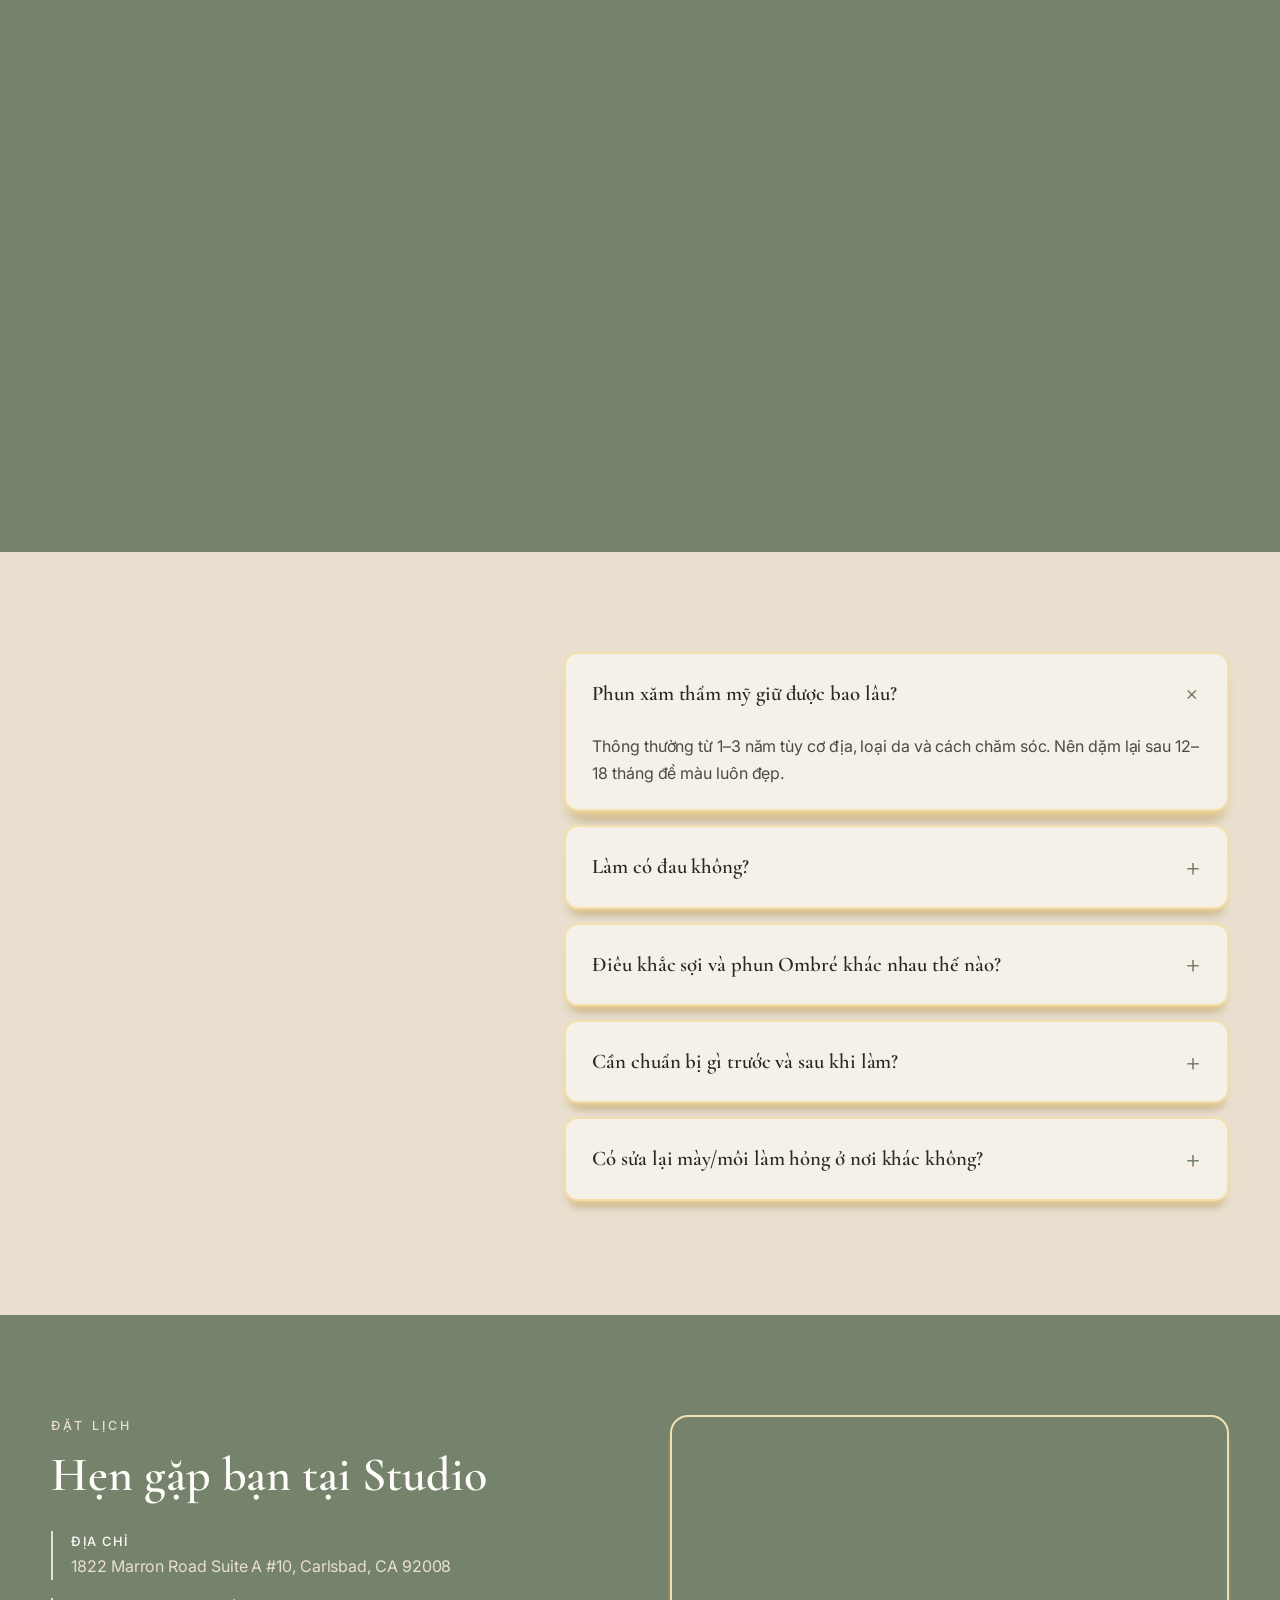
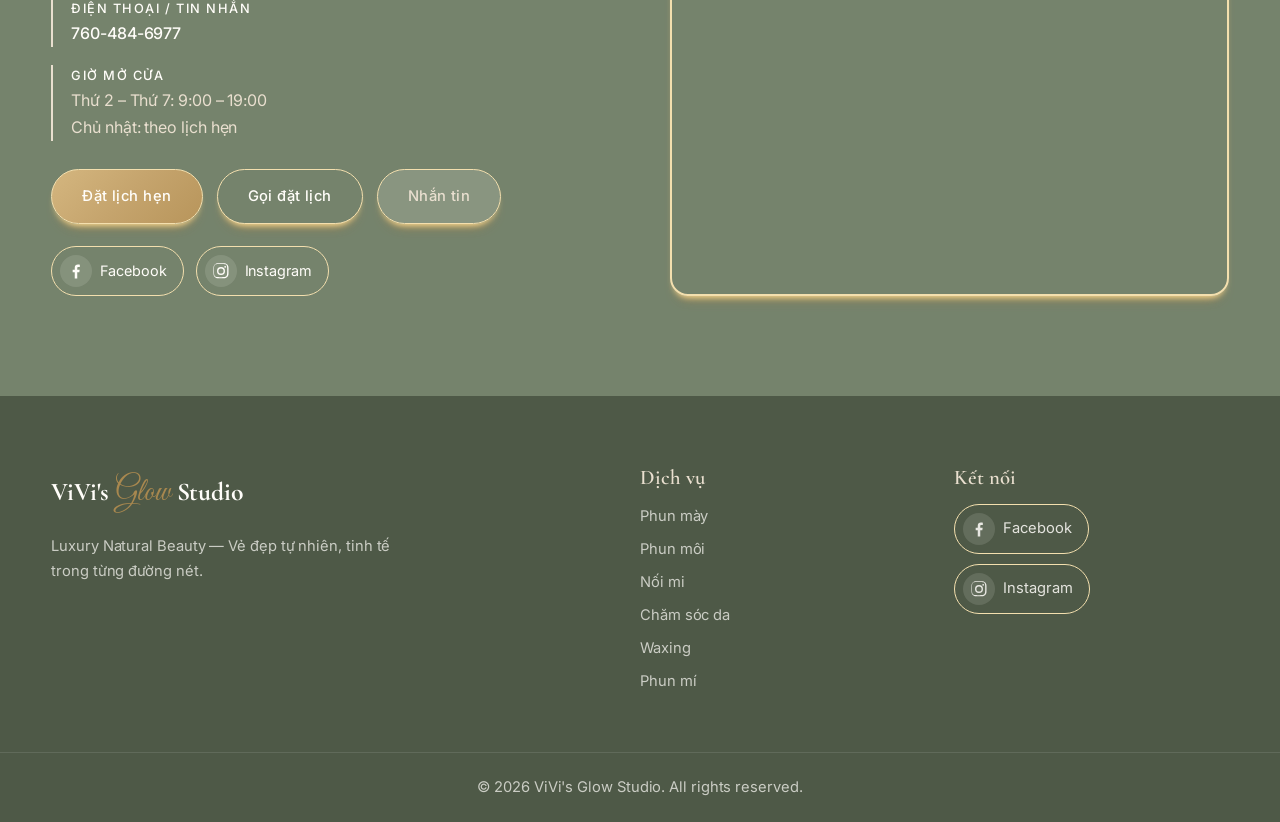
==== commit 64a99d1c: "New Brows card photo, brow and lash before/after photos Co-Authored-By: Claude Opus 5.5 <noreply@ant" ====
--- a/index-vi.html
+++ b/index-vi.html
@@ -45,7 +45,7 @@
     </div>
     <div class="grid grid--3">
       <article class="service reveal">
-        <div class="service__img"><img src="images/svc-brows-new.webp" alt="Mày"></div>
+        <div class="service__img"><img src="images/svc-brows-new.webp?v=2" alt="Mày"></div>
         <div class="service__body">
           <span class="service__time">3 giờ</span>
           <h3>Mày</h3>
